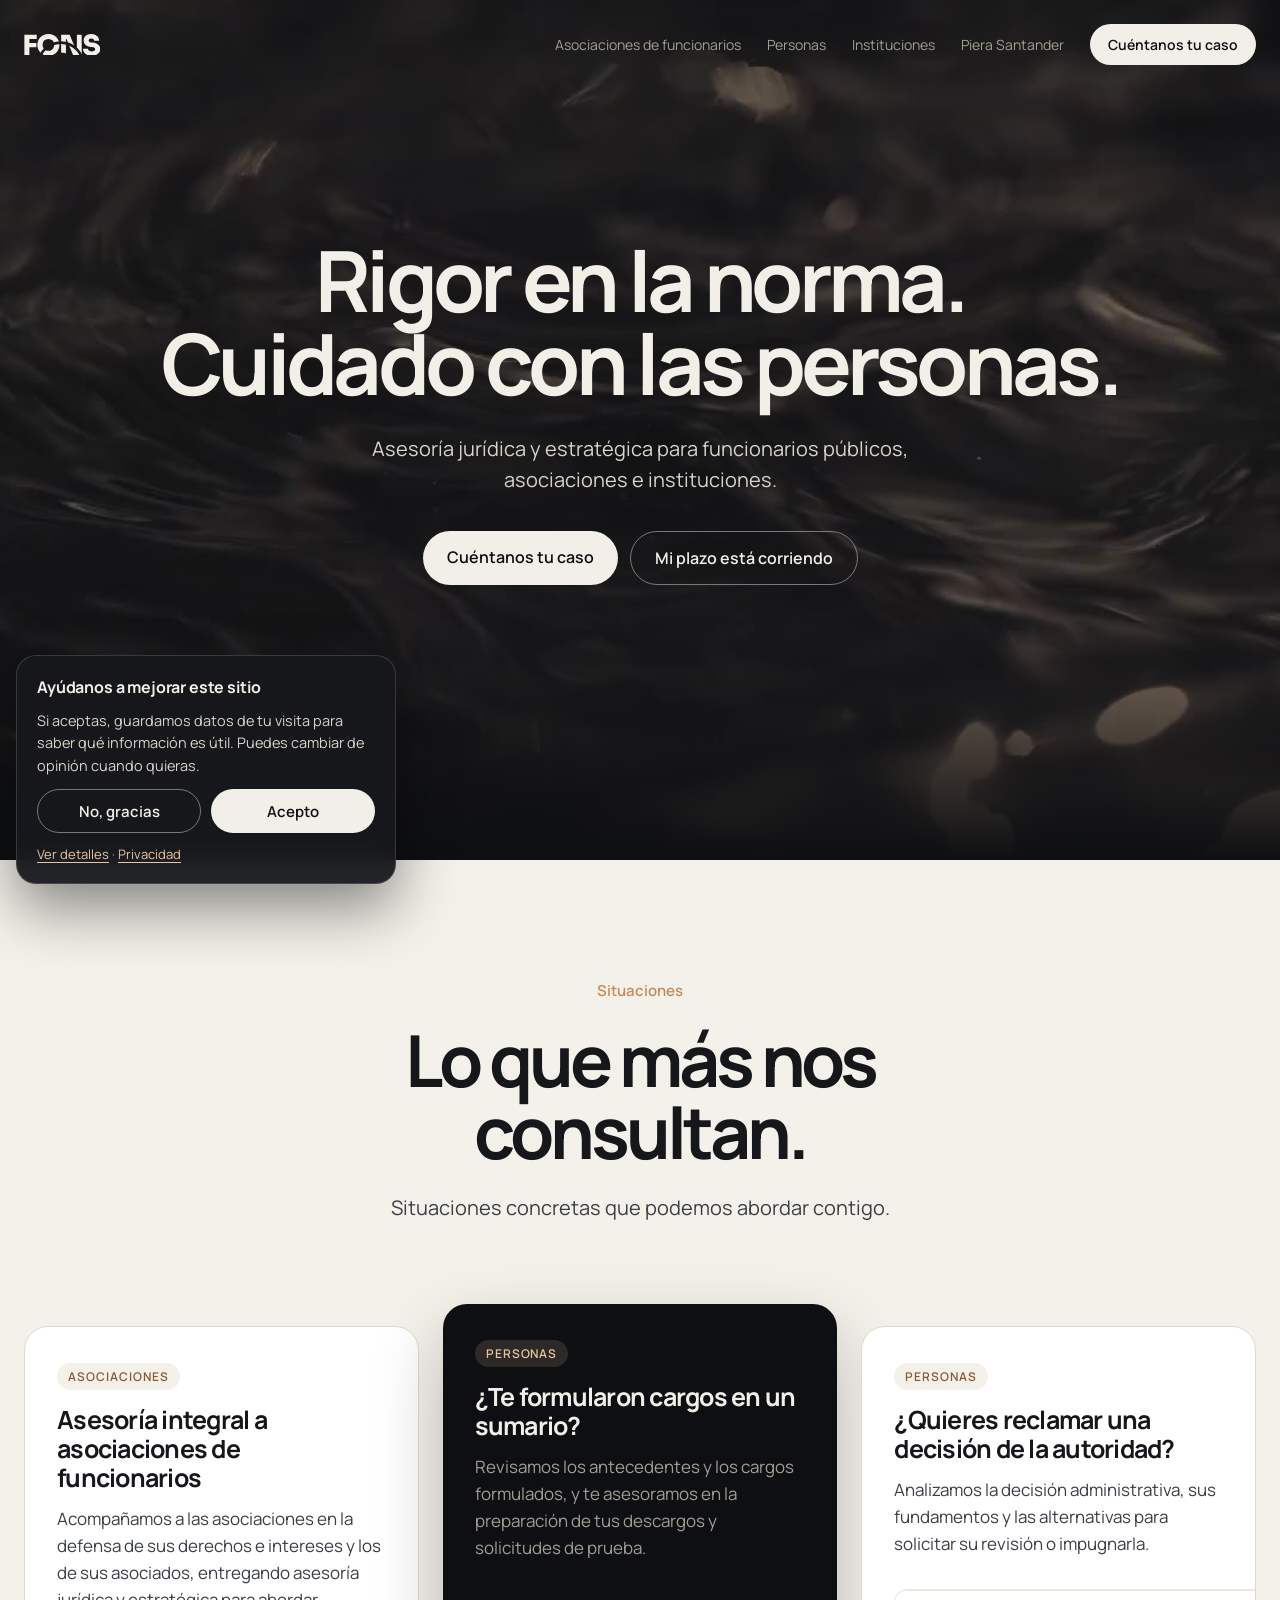
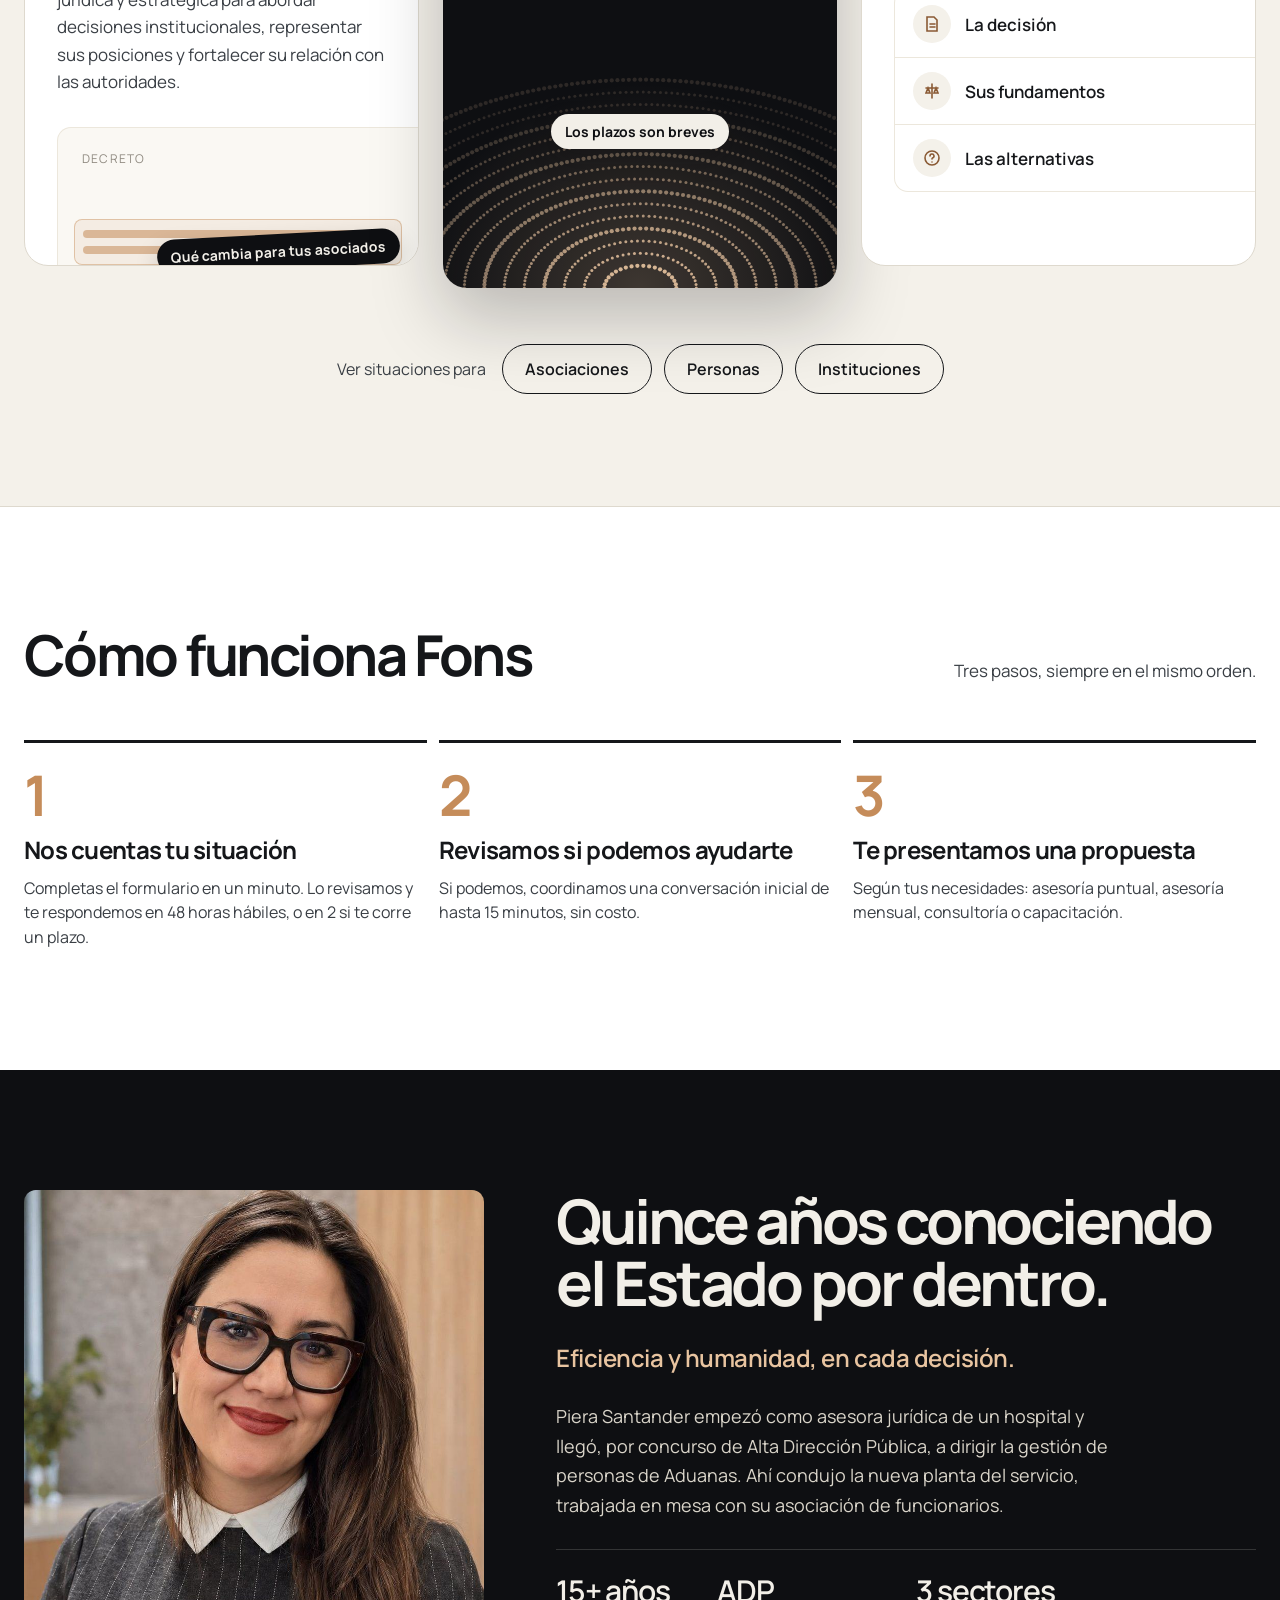
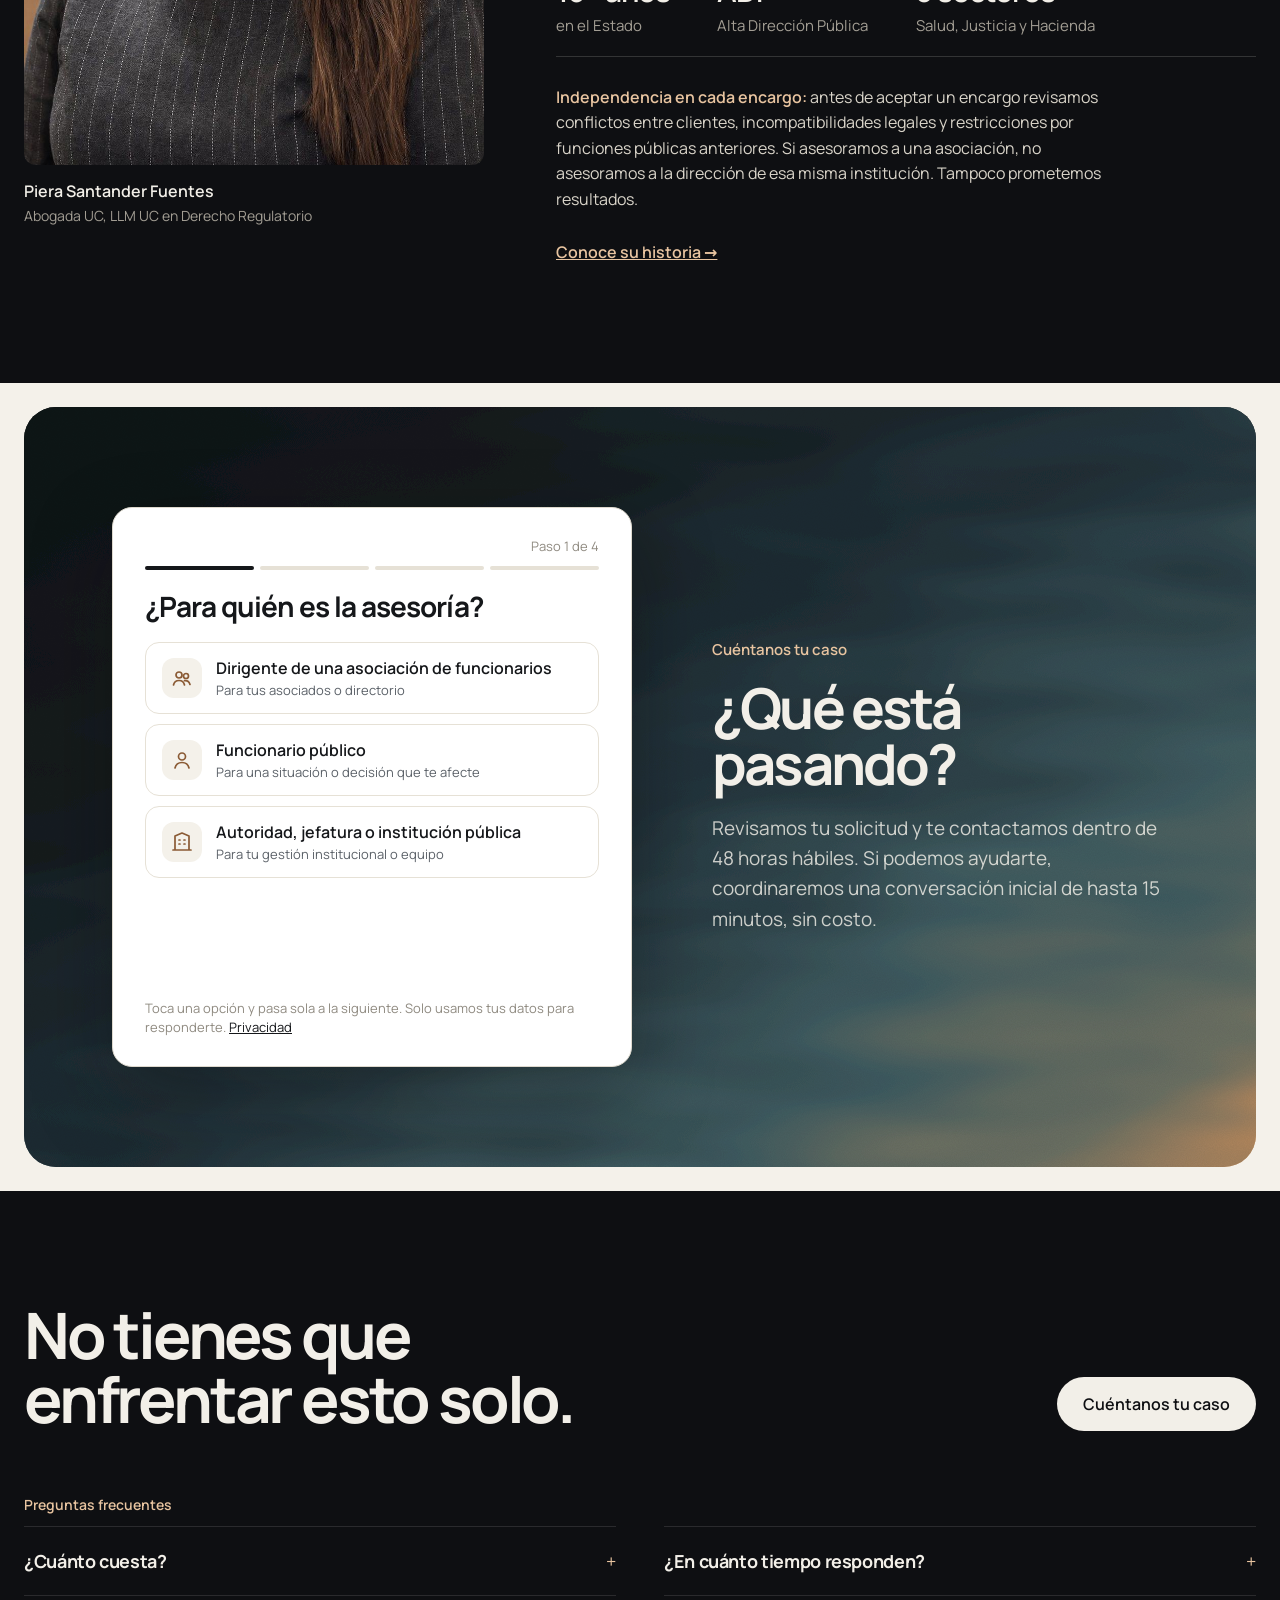
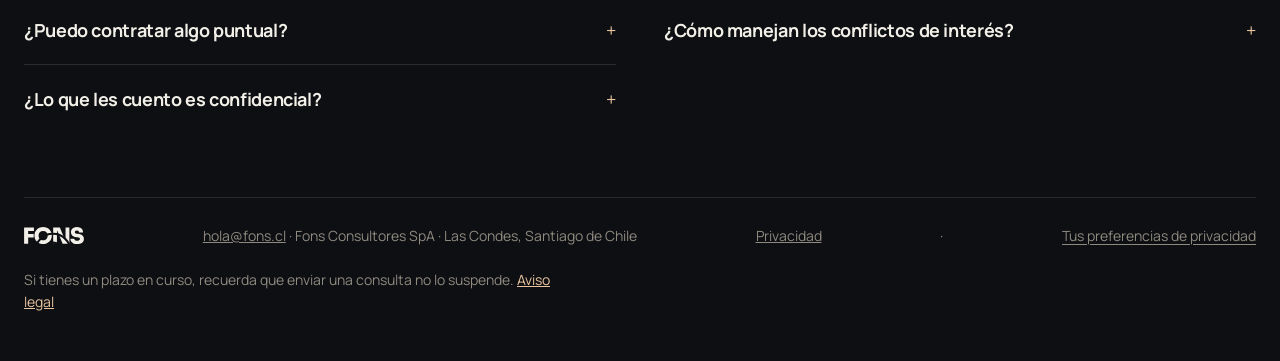
==== index.html @ ec7d56c5 "Asociaciones: cinco líneas de servicio, orientación a asociados, modalidades, etapas, experiencia e " ====
<!DOCTYPE html>

<html lang="es">
<head>
<meta charset="utf-8"/>
<script>
window.dataLayer = window.dataLayer || [];
function gtag(){dataLayer.push(arguments);}
gtag('consent', 'default', {ad_storage: 'denied', ad_user_data: 'denied', ad_personalization: 'denied', analytics_storage: 'denied', wait_for_update: 500});
try { if (localStorage.getItem('fons_consent') === 'granted') gtag('consent', 'update', {analytics_storage: 'granted'}); } catch (e) {}
gtag('js', new Date());
</script>
<script async="" src="https://www.googletagmanager.com/gtm.js?id=GTM-M7PFMKXB"></script>
<meta content="width=device-width, initial-scale=1" name="viewport"/><meta content="Asesoría jurídica y estratégica para asociaciones de funcionarios, equipos directivos y funcionarios públicos. Dirección técnica de Piera Santander Fuentes, Abogada UC, LLM UC en Derecho Regulatorio." name="description"/><meta content="Fons · Asesoría jurídica y estratégica para el sector público" property="og:title"/><meta content="Asesoría jurídica y estratégica para asociaciones de funcionarios, equipos directivos y funcionarios públicos. Dirección técnica de Piera Santander Fuentes, Abogada UC, LLM UC en Derecho Regulatorio." property="og:description"/><meta content="website" property="og:type"/><meta content="#0E0F12" name="theme-color"/><link href="/assets/favicon.svg" rel="icon" type="image/svg+xml"/><link as="font" crossorigin="" href="/assets/manrope.woff2" rel="preload" type="font/woff2"/><link href="/assets/site.css" rel="stylesheet"/><meta charset="utf-8"/>
<title>Fons · Asesoría jurídica y estratégica para el sector público</title>
<style>
@media (max-width: 760px){
  .fc-pad{padding:12px 12px !important}
  .fc-inner{border-radius:24px !important;min-height:0 !important}
  .fc-row{padding:40px 16px 16px !important;gap:28px !important;flex-direction:column-reverse;align-items:stretch !important}
  .fc-form{flex:1 1 auto !important;width:100% !important;min-height:0 !important}
  .fc-text{flex:0 0 auto !important}
  .fc-text h2{font-size:34px !important}
  .fc-text p{font-size:16px !important}
  .faq-foot{grid-template-columns:1fr !important}
}

.fons-burger{display:none}
@media (max-width: 760px){
  nav{flex-wrap:nowrap !important;padding:16px 20px !important;gap:12px !important}
  .fons-links{flex-wrap:nowrap !important;gap:14px !important}
  .fons-links > a:not([style*="background"]){display:none !important}
  .fons-links > a[style*="background"]{padding:9px 14px !important;font-size:13px !important;white-space:nowrap}
  .fons-burger{display:flex !important;align-items:center}
  section > div{padding-top:72px !important;padding-bottom:72px !important}
  .sit-card{flex:1 1 100% !important;height:auto !important;margin-top:0 !important}
  .sit-card > div:last-child{min-height:200px}
  .sit-card.feat{height:400px !important}
  .sit-home .sit-card.feat{order:-1}
  .sit-home .sit-card:not(.feat) > div:last-child{display:none !important}
  .sit-home .sit-card:not(.feat){padding-bottom:28px}
  form div[style*="repeat(3,1fr)"]{grid-template-columns:1fr 1fr !important}
  form{padding:22px 18px !important}
  div[style*="repeat(2, minmax(0, 1fr))"]{grid-template-columns:1fr !important}
  a[style*="padding: 48px"]{padding:28px !important}
  h1,h2{overflow-wrap:break-word}
  section[style*="min-height"]{min-height:0 !important}
}

body{margin:0;background:#0E0F12}
a{color:#E8C4A0}a:hover{color:#F2EFE8}
.fons-media{position:absolute;inset:0;width:100%;height:100%;object-fit:cover;object-position:center 60%}
.fons-veil{position:absolute;inset:0;background:radial-gradient(ellipse 55% 50% at 50% 45%,rgba(14,15,18,0.55),rgba(14,15,18,0.1) 75%),linear-gradient(180deg,rgba(14,15,18,0.6) 0%,rgba(14,15,18,0.15) 35%,rgba(14,15,18,0.25) 70%,#0E0F12 100%)}
@media (prefers-reduced-motion: reduce){video.fons-media{display:none}}
</style>
</head>
<body>
<div style="font-family: Manrope, system-ui, -apple-system, 'Segoe UI', sans-serif; color: #F2EFE8; background: #0E0F12; width: 100%">
<section style="position: relative; overflow: hidden; min-height: 860px; background: radial-gradient(ellipse 46% 60% at 50% 0%, rgba(232, 196, 160, 0.46), rgba(232, 196, 160, 0) 72%), radial-gradient(ellipse 50% 22% at 50% 640px, rgba(232, 196, 160, 0.12), rgba(232, 196, 160, 0) 70%), linear-gradient(180deg, #17161A 0%, #0E0F12 100%)">
<img alt="" aria-hidden="true" class="fons-media" src="/assets/fondo.jpg"/>
<video aria-hidden="true" autoplay="" class="fons-media" loop="" muted="" playsinline="" poster="/assets/fondo.jpg" preload="auto" src="/assets/fondo.mp4"></video>
<div aria-hidden="true" class="fons-veil"></div>
<nav style="position: relative; max-width: 1280px; margin: 0 auto; padding: 24px; display: flex; flex-wrap: wrap; gap: 16px 32px; align-items: center; justify-content: space-between">
<a aria-label="Fons, inicio" href="/" style="display: flex; align-items: center; gap: 10px; color: #F2EFE8; text-decoration: none">
<svg aria-hidden="true" height="21.8" style="display: block" viewbox="70 -756 2728 780" width="76.4"><mask height="780" id="fonsS1" maskunits="userSpaceOnUse" width="2728" x="70" y="-756"><rect fill="#fff" height="780" width="2728" x="70" y="-756"></rect><path d="M579 356 A804 804 0 0 1 2187 356" fill="none" stroke="#000" stroke-width="94"></path><path d="M981 356 A402 402 0 0 1 1785 356" fill="none" stroke="#000" stroke-width="94"></path></mask><path d="M74.0 0.0V-730.0H522.0V-578.0H260.0V-435.0H511.0V-283.0H260.0V0.0ZM940.0 20.0Q840.0 20.0 766.0 -14.5Q692.0 -49.0 643.0 -105.5Q594.0 -162.0 570.0 -228.0Q546.0 -294.0 546.0 -356.0V-378.0Q546.0 -447.0 571.0 -513.5Q596.0 -580.0 646.0 -634.0Q696.0 -688.0 769.5 -720.0Q843.0 -752.0 940.0 -752.0Q1036.0 -752.0 1109.5 -720.0Q1183.0 -688.0 1233.0 -634.0Q1283.0 -580.0 1308.5 -513.5Q1334.0 -447.0 1334.0 -378.0V-356.0Q1334.0 -294.0 1309.5 -228.0Q1285.0 -162.0 1236.0 -105.5Q1187.0 -49.0 1113.0 -14.5Q1039.0 20.0 940.0 20.0ZM940.0 -154.0Q988.0 -154.0 1026.0 -170.0Q1064.0 -186.0 1091.0 -215.0Q1118.0 -244.0 1132.0 -282.5Q1146.0 -321.0 1146.0 -366.0Q1146.0 -414.0 1131.5 -453.0Q1117.0 -492.0 1090.0 -520.0Q1063.0 -548.0 1025.0 -563.0Q987.0 -578.0 940.0 -578.0Q892.0 -578.0 854.0 -563.0Q816.0 -548.0 789.0 -520.0Q762.0 -492.0 748.0 -453.0Q734.0 -414.0 734.0 -366.0Q734.0 -321.0 748.0 -282.5Q762.0 -244.0 789.0 -215.0Q816.0 -186.0 854.0 -170.0Q892.0 -154.0 940.0 -154.0ZM1396.0 0.0V-730.0H1701.0L1944.0 -148.0H1959.0V-730.0H2133.0V0.0H1826.0L1583.0 -582.0H1568.0V0.0ZM2491.0 20.0Q2389.0 20.0 2319.5 -12.0Q2250.0 -44.0 2214.5 -99.5Q2179.0 -155.0 2179.0 -227.0H2359.0Q2359.0 -201.0 2373.5 -179.5Q2388.0 -158.0 2417.0 -146.0Q2446.0 -134.0 2491.0 -134.0Q2530.0 -134.0 2557.5 -144.0Q2585.0 -154.0 2599.5 -172.0Q2614.0 -190.0 2614.0 -215.0Q2614.0 -247.0 2587.0 -264.5Q2560.0 -282.0 2496.0 -287.0L2449.0 -291.0Q2336.0 -301.0 2269.0 -362.0Q2202.0 -423.0 2202.0 -524.0Q2202.0 -596.0 2235.5 -647.0Q2269.0 -698.0 2330.0 -725.0Q2391.0 -752.0 2474.0 -752.0Q2564.0 -752.0 2626.5 -722.0Q2689.0 -692.0 2722.0 -637.5Q2755.0 -583.0 2755.0 -511.0H2575.0Q2575.0 -535.0 2563.0 -555.0Q2551.0 -575.0 2528.5 -586.5Q2506.0 -598.0 2474.0 -598.0Q2444.0 -598.0 2423.5 -588.5Q2403.0 -579.0 2392.5 -562.0Q2382.0 -545.0 2382.0 -524.0Q2382.0 -496.0 2401.0 -476.0Q2420.0 -456.0 2467.0 -452.0L2514.0 -448.0Q2596.0 -441.0 2659.0 -412.5Q2722.0 -384.0 2758.0 -335.0Q2794.0 -286.0 2794.0 -215.0Q2794.0 -144.0 2757.5 -91.0Q2721.0 -38.0 2653.5 -9.0Q2586.0 20.0 2491.0 20.0Z" fill="#F2EFE8" mask="url(#fonsS1)"></path></svg>
</a>
<div class="fons-links" style="display: flex; flex-wrap: wrap; gap: 8px 26px; align-items: center; font-size: 14px">
<a href="/directorios/" style="color: #A39E94; text-decoration: none">Asociaciones de funcionarios</a>
<a href="/funcionarios/" style="color: #A39E94; text-decoration: none">Personas</a>
<a href="/instituciones/" style="color: #A39E94; text-decoration: none">Instituciones</a>
<a href="/piera-santander/" style="color: #A39E94; text-decoration: none">Piera Santander</a>
<a href="#diagnostico" style="background: #F2EFE8; color: #0E0F12; padding: 11px 18px; border-radius: 999px; text-decoration: none; font-weight: 600">Cuéntanos tu caso</a>
<button aria-expanded="false" aria-label="Abrir menú" class="fons-burger" type="button"><svg height="22" viewbox="0 0 22 22" width="22"><path d="M3 7h16M3 15h16" stroke="#F2EFE8" stroke-linecap="round" stroke-width="2"></path></svg></button>
</div>
</nav>
<div style="position: relative; max-width: 1100px; margin: 0 auto; padding: 150px 24px 120px; display: flex; flex-direction: column; align-items: center; text-align: center; gap: 28px">
<div style="display: flex; flex-direction: column; align-items: center; gap: 28px">
<h1 style="margin: 0; font-family: 'Manrope', system-ui, sans-serif; font-weight: 700; font-size: clamp(44px, 6.6vw, 96px); line-height: 0.98; letter-spacing: -0.055em; max-width: 26ch; text-wrap: balance">Rigor en la norma.<br/>Cuidado con las personas.</h1>
<p style="margin: 0; font-size: 20px; line-height: 1.55; color: #D9D4C9; max-width: 48ch">Asesoría jurídica y estratégica para funcionarios públicos, asociaciones e instituciones.</p>
</div>
<div style="display: flex; flex-wrap: wrap; justify-content: center; gap: 12px; padding-top: 8px">
<a href="#diagnostico" style="background: #F2EFE8; color: #0E0F12; padding: 15px 24px; border-radius: 999px; text-decoration: none; font-weight: 600; font-size: 16px">Cuéntanos tu caso</a>
<a href="/funcionarios/" style="border: 1px solid rgba(242, 239, 232, 0.45); color: #F2EFE8; padding: 15px 24px; border-radius: 999px; text-decoration: none; font-weight: 600; font-size: 16px">Mi plazo está corriendo</a>
</div>
</div>
</section>
<section style="background:#F4F1EA;color:#15171A">
<div style="max-width:1280px;margin:0 auto;padding:120px 24px 112px">
<div style="display:flex;flex-direction:column;align-items:center;text-align:center;gap:24px">
<span style="font-size:15px;font-weight:600;color:#C58C5A">Situaciones</span>
<h2 style="margin:0;font-family:'Manrope', system-ui, sans-serif;font-weight:700;font-size:clamp(44px,5.6vw,76px);line-height:1;letter-spacing:-.055em;max-width:15ch">Lo que más nos consultan.</h2>
<p style="margin:0;font-size:20px;line-height:1.6;color:#3A3F45;max-width:46ch">Situaciones concretas que podemos abordar contigo.</p>
</div>
<div class="sit-home" style="display:flex;flex-wrap:wrap;gap:24px;margin-top:80px;align-items:flex-start">
<div class="sit-card" data-pub="asoc" id="reorganizacion" style="flex:1 1 300px;min-width:0;height:540px;margin-top:22px;border-radius:24px;overflow:hidden;position:relative;display:flex;flex-direction:column;background:#FFFFFF;border:1px solid #DED9CE;color:#15171A;box-sizing:border-box">
<div style="padding:36px 32px 0;display:flex;flex-direction:column;gap:12px"><span class="pub-tag">Asociaciones</span><span style="font-family:'Manrope', system-ui, sans-serif;font-size:25px;font-weight:700;letter-spacing:-.03em;line-height:1.15">Asesoría integral a asociaciones de funcionarios</span><span style="font-size:17px;line-height:1.6;color:#3A3F45">Acompañamos a las asociaciones en la defensa de sus derechos e intereses y los de sus asociados, entregando asesoría jurídica y estratégica para abordar decisiones institucionales, representar sus posiciones y fortalecer su relación con las autoridades.</span></div>
<div style="margin:32px 0 0 32px;flex:1;background:#FAF8F3;border:1px solid #ECE7DC;border-right:0;border-bottom:0;border-radius:14px 0 0 0;padding:22px 24px;display:flex;flex-direction:column;gap:12px;position:relative;overflow:hidden"><span style="font-size:12px;letter-spacing:.1em;color:#8F8A80">DECRETO</span><div style="height:8px;border-radius:4px;background:#E6E1D6;width:90%"></div><div style="height:8px;border-radius:4px;background:#E6E1D6;width:76%"></div><div style="height:8px;border-radius:4px;background:#E6E1D6;width:84%"></div><div style="margin:4px -8px;padding:10px 8px;border-radius:8px;background:rgba(197,140,90,.10);border:1px solid rgba(197,140,90,.45);display:flex;flex-direction:column;gap:8px"><div style="height:8px;border-radius:4px;background:rgba(197,140,90,.55);width:88%"></div><div style="height:8px;border-radius:4px;background:rgba(197,140,90,.55);width:62%"></div></div><div style="height:8px;border-radius:4px;background:#E6E1D6;width:80%"></div><span style="position:absolute;right:18px;top:112px;transform:rotate(-3deg)"><span style="background:#0E0F12;color:#F2EFE8;border-radius:999px;padding:8px 14px;font-size:14px;font-weight:700;white-space:nowrap;box-shadow:0 10px 24px rgba(14,15,18,.18)">Qué cambia para tus asociados</span></span></div>
</div><div class="sit-card feat" data-pub="persona" id="sumario" style="flex:1 1 300px;min-width:0;height:584px;border-radius:24px;overflow:hidden;position:relative;display:flex;flex-direction:column;background:radial-gradient(ellipse 80% 50% at 50% 100%,rgba(232,196,160,.22),rgba(232,196,160,0) 70%),#0E0F12;color:#F2EFE8;box-shadow:0 30px 70px rgba(14,15,18,.25)">
<div style="position:relative;z-index:1;padding:36px 32px 0;display:flex;flex-direction:column;gap:12px"><span class="pub-tag osc">Personas</span><span style="font-family:'Manrope', system-ui, sans-serif;font-size:25px;font-weight:700;letter-spacing:-.03em;line-height:1.15">¿Te formularon cargos en un sumario?</span><span style="font-size:17px;line-height:1.6;color:#A39E94">Revisamos los antecedentes y los cargos formulados, y te asesoramos en la preparación de tus descargos y solicitudes de prueba.</span></div>
<svg aria-hidden="true" height="321" preserveaspectratio="xMidYMax slice" style="position:absolute;left:0;bottom:0" viewbox="0 0 410 321" width="100%"><circle cx="169.0" cy="321.0" fill="#E8C4A0" fill-opacity="0.90" r="2.1"></circle><circle cx="169.5" cy="317.3" fill="#E8C4A0" fill-opacity="0.90" r="2.1"></circle><circle cx="171.0" cy="313.8" fill="#E8C4A0" fill-opacity="0.90" r="2.1"></circle><circle cx="173.3" cy="310.4" fill="#E8C4A0" fill-opacity="0.90" r="2.1"></circle><circle cx="176.6" cy="307.3" fill="#E8C4A0" fill-opacity="0.90" r="2.1"></circle><circle cx="180.6" cy="304.6" fill="#E8C4A0" fill-opacity="0.90" r="2.1"></circle><circle cx="185.3" cy="302.3" fill="#E8C4A0" fill-opacity="0.90" r="2.1"></circle><circle cx="190.5" cy="300.6" fill="#E8C4A0" fill-opacity="0.90" r="2.1"></circle><circle cx="196.2" cy="299.4" fill="#E8C4A0" fill-opacity="0.90" r="2.1"></circle><circle cx="202.0" cy="298.8" fill="#E8C4A0" fill-opacity="0.90" r="2.1"></circle><circle cx="208.0" cy="298.8" fill="#E8C4A0" fill-opacity="0.90" r="2.1"></circle><circle cx="213.8" cy="299.4" fill="#E8C4A0" fill-opacity="0.90" r="2.1"></circle><circle cx="219.5" cy="300.6" fill="#E8C4A0" fill-opacity="0.90" r="2.1"></circle><circle cx="224.7" cy="302.3" fill="#E8C4A0" fill-opacity="0.90" r="2.1"></circle><circle cx="229.4" cy="304.6" fill="#E8C4A0" fill-opacity="0.90" r="2.1"></circle><circle cx="233.4" cy="307.3" fill="#E8C4A0" fill-opacity="0.90" r="2.1"></circle><circle cx="236.7" cy="310.4" fill="#E8C4A0" fill-opacity="0.90" r="2.1"></circle><circle cx="239.0" cy="313.8" fill="#E8C4A0" fill-opacity="0.90" r="2.1"></circle><circle cx="240.5" cy="317.3" fill="#E8C4A0" fill-opacity="0.90" r="2.1"></circle><circle cx="241.0" cy="321.0" fill="#E8C4A0" fill-opacity="0.90" r="2.1"></circle><circle cx="149.0" cy="321.0" fill="#E8C4A0" fill-opacity="0.84" r="1.5"></circle><circle cx="149.3" cy="317.4" fill="#E8C4A0" fill-opacity="0.84" r="1.5"></circle><circle cx="150.2" cy="313.8" fill="#E8C4A0" fill-opacity="0.84" r="1.5"></circle><circle cx="151.7" cy="310.3" fill="#E8C4A0" fill-opacity="0.84" r="1.5"></circle><circle cx="153.8" cy="306.9" fill="#E8C4A0" fill-opacity="0.84" r="1.5"></circle><circle cx="156.5" cy="303.6" fill="#E8C4A0" fill-opacity="0.84" r="1.5"></circle><circle cx="159.7" cy="300.6" fill="#E8C4A0" fill-opacity="0.84" r="1.5"></circle><circle cx="163.4" cy="297.8" fill="#E8C4A0" fill-opacity="0.84" r="1.5"></circle><circle cx="167.5" cy="295.2" fill="#E8C4A0" fill-opacity="0.84" r="1.5"></circle><circle cx="172.1" cy="292.9" fill="#E8C4A0" fill-opacity="0.84" r="1.5"></circle><circle cx="177.0" cy="290.9" fill="#E8C4A0" fill-opacity="0.84" r="1.5"></circle><circle cx="182.2" cy="289.3" fill="#E8C4A0" fill-opacity="0.84" r="1.5"></circle><circle cx="187.7" cy="288.0" fill="#E8C4A0" fill-opacity="0.84" r="1.5"></circle><circle cx="193.4" cy="287.0" fill="#E8C4A0" fill-opacity="0.84" r="1.5"></circle><circle cx="199.1" cy="286.5" fill="#E8C4A0" fill-opacity="0.84" r="1.5"></circle><circle cx="205.0" cy="286.3" fill="#E8C4A0" fill-opacity="0.84" r="1.5"></circle><circle cx="210.9" cy="286.5" fill="#E8C4A0" fill-opacity="0.84" r="1.5"></circle><circle cx="216.6" cy="287.0" fill="#E8C4A0" fill-opacity="0.84" r="1.5"></circle><circle cx="222.3" cy="288.0" fill="#E8C4A0" fill-opacity="0.84" r="1.5"></circle><circle cx="227.8" cy="289.3" fill="#E8C4A0" fill-opacity="0.84" r="1.5"></circle><circle cx="233.0" cy="290.9" fill="#E8C4A0" fill-opacity="0.84" r="1.5"></circle><circle cx="237.9" cy="292.9" fill="#E8C4A0" fill-opacity="0.84" r="1.5"></circle><circle cx="242.5" cy="295.2" fill="#E8C4A0" fill-opacity="0.84" r="1.5"></circle><circle cx="246.6" cy="297.8" fill="#E8C4A0" fill-opacity="0.84" r="1.5"></circle><circle cx="250.3" cy="300.6" fill="#E8C4A0" fill-opacity="0.84" r="1.5"></circle><circle cx="253.5" cy="303.6" fill="#E8C4A0" fill-opacity="0.84" r="1.5"></circle><circle cx="256.2" cy="306.9" fill="#E8C4A0" fill-opacity="0.84" r="1.5"></circle><circle cx="258.3" cy="310.3" fill="#E8C4A0" fill-opacity="0.84" r="1.5"></circle><circle cx="259.8" cy="313.8" fill="#E8C4A0" fill-opacity="0.84" r="1.5"></circle><circle cx="260.7" cy="317.4" fill="#E8C4A0" fill-opacity="0.84" r="1.5"></circle><circle cx="261.0" cy="321.0" fill="#E8C4A0" fill-opacity="0.84" r="1.5"></circle><circle cx="129.0" cy="321.0" fill="#E8C4A0" fill-opacity="0.78" r="1.5"></circle><circle cx="129.2" cy="317.4" fill="#E8C4A0" fill-opacity="0.78" r="1.5"></circle><circle cx="129.9" cy="313.8" fill="#E8C4A0" fill-opacity="0.78" r="1.5"></circle><circle cx="131.0" cy="310.3" fill="#E8C4A0" fill-opacity="0.78" r="1.5"></circle><circle cx="132.5" cy="306.8" fill="#E8C4A0" fill-opacity="0.78" r="1.5"></circle><circle cx="134.5" cy="303.4" fill="#E8C4A0" fill-opacity="0.78" r="1.5"></circle><circle cx="136.9" cy="300.1" fill="#E8C4A0" fill-opacity="0.78" r="1.5"></circle><circle cx="139.7" cy="296.9" fill="#E8C4A0" fill-opacity="0.78" r="1.5"></circle><circle cx="142.8" cy="293.9" fill="#E8C4A0" fill-opacity="0.78" r="1.5"></circle><circle cx="146.4" cy="291.0" fill="#E8C4A0" fill-opacity="0.78" r="1.5"></circle><circle cx="150.2" cy="288.3" fill="#E8C4A0" fill-opacity="0.78" r="1.5"></circle><circle cx="154.4" cy="285.8" fill="#E8C4A0" fill-opacity="0.78" r="1.5"></circle><circle cx="158.9" cy="283.5" fill="#E8C4A0" fill-opacity="0.78" r="1.5"></circle><circle cx="163.7" cy="281.4" fill="#E8C4A0" fill-opacity="0.78" r="1.5"></circle><circle cx="168.7" cy="279.6" fill="#E8C4A0" fill-opacity="0.78" r="1.5"></circle><circle cx="173.9" cy="278.0" fill="#E8C4A0" fill-opacity="0.78" r="1.5"></circle><circle cx="179.3" cy="276.7" fill="#E8C4A0" fill-opacity="0.78" r="1.5"></circle><circle cx="184.9" cy="275.6" fill="#E8C4A0" fill-opacity="0.78" r="1.5"></circle><circle cx="190.5" cy="274.7" fill="#E8C4A0" fill-opacity="0.78" r="1.5"></circle><circle cx="196.3" cy="274.2" fill="#E8C4A0" fill-opacity="0.78" r="1.5"></circle><circle cx="202.1" cy="273.9" fill="#E8C4A0" fill-opacity="0.78" r="1.5"></circle><circle cx="207.9" cy="273.9" fill="#E8C4A0" fill-opacity="0.78" r="1.5"></circle><circle cx="213.7" cy="274.2" fill="#E8C4A0" fill-opacity="0.78" r="1.5"></circle><circle cx="219.5" cy="274.7" fill="#E8C4A0" fill-opacity="0.78" r="1.5"></circle><circle cx="225.1" cy="275.6" fill="#E8C4A0" fill-opacity="0.78" r="1.5"></circle><circle cx="230.7" cy="276.7" fill="#E8C4A0" fill-opacity="0.78" r="1.5"></circle><circle cx="236.1" cy="278.0" fill="#E8C4A0" fill-opacity="0.78" r="1.5"></circle><circle cx="241.3" cy="279.6" fill="#E8C4A0" fill-opacity="0.78" r="1.5"></circle><circle cx="246.3" cy="281.4" fill="#E8C4A0" fill-opacity="0.78" r="1.5"></circle><circle cx="251.1" cy="283.5" fill="#E8C4A0" fill-opacity="0.78" r="1.5"></circle><circle cx="255.6" cy="285.8" fill="#E8C4A0" fill-opacity="0.78" r="1.5"></circle><circle cx="259.8" cy="288.3" fill="#E8C4A0" fill-opacity="0.78" r="1.5"></circle><circle cx="263.6" cy="291.0" fill="#E8C4A0" fill-opacity="0.78" r="1.5"></circle><circle cx="267.2" cy="293.9" fill="#E8C4A0" fill-opacity="0.78" r="1.5"></circle><circle cx="270.3" cy="296.9" fill="#E8C4A0" fill-opacity="0.78" r="1.5"></circle><circle cx="273.1" cy="300.1" fill="#E8C4A0" fill-opacity="0.78" r="1.5"></circle><circle cx="275.5" cy="303.4" fill="#E8C4A0" fill-opacity="0.78" r="1.5"></circle><circle cx="277.5" cy="306.8" fill="#E8C4A0" fill-opacity="0.78" r="1.5"></circle><circle cx="279.0" cy="310.3" fill="#E8C4A0" fill-opacity="0.78" r="1.5"></circle><circle cx="280.1" cy="313.8" fill="#E8C4A0" fill-opacity="0.78" r="1.5"></circle><circle cx="280.8" cy="317.4" fill="#E8C4A0" fill-opacity="0.78" r="1.5"></circle><circle cx="281.0" cy="321.0" fill="#E8C4A0" fill-opacity="0.78" r="1.5"></circle><circle cx="109.0" cy="321.0" fill="#E8C4A0" fill-opacity="0.72" r="2.1"></circle><circle cx="109.2" cy="317.4" fill="#E8C4A0" fill-opacity="0.72" r="2.1"></circle><circle cx="109.7" cy="313.8" fill="#E8C4A0" fill-opacity="0.72" r="2.1"></circle><circle cx="110.6" cy="310.3" fill="#E8C4A0" fill-opacity="0.72" r="2.1"></circle><circle cx="111.8" cy="306.8" fill="#E8C4A0" fill-opacity="0.72" r="2.1"></circle><circle cx="113.3" cy="303.3" fill="#E8C4A0" fill-opacity="0.72" r="2.1"></circle><circle cx="115.2" cy="299.9" fill="#E8C4A0" fill-opacity="0.72" r="2.1"></circle><circle cx="117.5" cy="296.6" fill="#E8C4A0" fill-opacity="0.72" r="2.1"></circle><circle cx="120.0" cy="293.3" fill="#E8C4A0" fill-opacity="0.72" r="2.1"></circle><circle cx="122.8" cy="290.2" fill="#E8C4A0" fill-opacity="0.72" r="2.1"></circle><circle cx="126.0" cy="287.2" fill="#E8C4A0" fill-opacity="0.72" r="2.1"></circle><circle cx="129.4" cy="284.3" fill="#E8C4A0" fill-opacity="0.72" r="2.1"></circle><circle cx="133.1" cy="281.5" fill="#E8C4A0" fill-opacity="0.72" r="2.1"></circle><circle cx="137.1" cy="278.9" fill="#E8C4A0" fill-opacity="0.72" r="2.1"></circle><circle cx="141.3" cy="276.4" fill="#E8C4A0" fill-opacity="0.72" r="2.1"></circle><circle cx="145.8" cy="274.1" fill="#E8C4A0" fill-opacity="0.72" r="2.1"></circle><circle cx="150.5" cy="272.0" fill="#E8C4A0" fill-opacity="0.72" r="2.1"></circle><circle cx="155.3" cy="270.1" fill="#E8C4A0" fill-opacity="0.72" r="2.1"></circle><circle cx="160.4" cy="268.3" fill="#E8C4A0" fill-opacity="0.72" r="2.1"></circle><circle cx="165.6" cy="266.7" fill="#E8C4A0" fill-opacity="0.72" r="2.1"></circle><circle cx="171.0" cy="265.3" fill="#E8C4A0" fill-opacity="0.72" r="2.1"></circle><circle cx="176.4" cy="264.2" fill="#E8C4A0" fill-opacity="0.72" r="2.1"></circle><circle cx="182.0" cy="263.2" fill="#E8C4A0" fill-opacity="0.72" r="2.1"></circle><circle cx="187.7" cy="262.5" fill="#E8C4A0" fill-opacity="0.72" r="2.1"></circle><circle cx="193.4" cy="261.9" fill="#E8C4A0" fill-opacity="0.72" r="2.1"></circle><circle cx="199.2" cy="261.6" fill="#E8C4A0" fill-opacity="0.72" r="2.1"></circle><circle cx="205.0" cy="261.5" fill="#E8C4A0" fill-opacity="0.72" r="2.1"></circle><circle cx="210.8" cy="261.6" fill="#E8C4A0" fill-opacity="0.72" r="2.1"></circle><circle cx="216.6" cy="261.9" fill="#E8C4A0" fill-opacity="0.72" r="2.1"></circle><circle cx="222.3" cy="262.5" fill="#E8C4A0" fill-opacity="0.72" r="2.1"></circle><circle cx="228.0" cy="263.2" fill="#E8C4A0" fill-opacity="0.72" r="2.1"></circle><circle cx="233.6" cy="264.2" fill="#E8C4A0" fill-opacity="0.72" r="2.1"></circle><circle cx="239.0" cy="265.3" fill="#E8C4A0" fill-opacity="0.72" r="2.1"></circle><circle cx="244.4" cy="266.7" fill="#E8C4A0" fill-opacity="0.72" r="2.1"></circle><circle cx="249.6" cy="268.3" fill="#E8C4A0" fill-opacity="0.72" r="2.1"></circle><circle cx="254.7" cy="270.1" fill="#E8C4A0" fill-opacity="0.72" r="2.1"></circle><circle cx="259.5" cy="272.0" fill="#E8C4A0" fill-opacity="0.72" r="2.1"></circle><circle cx="264.2" cy="274.1" fill="#E8C4A0" fill-opacity="0.72" r="2.1"></circle><circle cx="268.7" cy="276.4" fill="#E8C4A0" fill-opacity="0.72" r="2.1"></circle><circle cx="272.9" cy="278.9" fill="#E8C4A0" fill-opacity="0.72" r="2.1"></circle><circle cx="276.9" cy="281.5" fill="#E8C4A0" fill-opacity="0.72" r="2.1"></circle><circle cx="280.6" cy="284.3" fill="#E8C4A0" fill-opacity="0.72" r="2.1"></circle><circle cx="284.0" cy="287.2" fill="#E8C4A0" fill-opacity="0.72" r="2.1"></circle><circle cx="287.2" cy="290.2" fill="#E8C4A0" fill-opacity="0.72" r="2.1"></circle><circle cx="290.0" cy="293.3" fill="#E8C4A0" fill-opacity="0.72" r="2.1"></circle><circle cx="292.5" cy="296.6" fill="#E8C4A0" fill-opacity="0.72" r="2.1"></circle><circle cx="294.8" cy="299.9" fill="#E8C4A0" fill-opacity="0.72" r="2.1"></circle><circle cx="296.7" cy="303.3" fill="#E8C4A0" fill-opacity="0.72" r="2.1"></circle><circle cx="298.2" cy="306.8" fill="#E8C4A0" fill-opacity="0.72" r="2.1"></circle><circle cx="299.4" cy="310.3" fill="#E8C4A0" fill-opacity="0.72" r="2.1"></circle><circle cx="300.3" cy="313.8" fill="#E8C4A0" fill-opacity="0.72" r="2.1"></circle><circle cx="300.8" cy="317.4" fill="#E8C4A0" fill-opacity="0.72" r="2.1"></circle><circle cx="301.0" cy="321.0" fill="#E8C4A0" fill-opacity="0.72" r="2.1"></circle><circle cx="89.0" cy="321.0" fill="#E8C4A0" fill-opacity="0.67" r="1.5"></circle><circle cx="89.1" cy="317.4" fill="#E8C4A0" fill-opacity="0.67" r="1.5"></circle><circle cx="89.6" cy="313.8" fill="#E8C4A0" fill-opacity="0.67" r="1.5"></circle><circle cx="90.3" cy="310.3" fill="#E8C4A0" fill-opacity="0.67" r="1.5"></circle><circle cx="91.3" cy="306.7" fill="#E8C4A0" fill-opacity="0.67" r="1.5"></circle><circle cx="92.6" cy="303.3" fill="#E8C4A0" fill-opacity="0.67" r="1.5"></circle><circle cx="94.2" cy="299.8" fill="#E8C4A0" fill-opacity="0.67" r="1.5"></circle><circle cx="96.0" cy="296.4" fill="#E8C4A0" fill-opacity="0.67" r="1.5"></circle><circle cx="98.1" cy="293.1" fill="#E8C4A0" fill-opacity="0.67" r="1.5"></circle><circle cx="100.5" cy="289.8" fill="#E8C4A0" fill-opacity="0.67" r="1.5"></circle><circle cx="103.1" cy="286.6" fill="#E8C4A0" fill-opacity="0.67" r="1.5"></circle><circle cx="106.0" cy="283.5" fill="#E8C4A0" fill-opacity="0.67" r="1.5"></circle><circle cx="109.2" cy="280.5" fill="#E8C4A0" fill-opacity="0.67" r="1.5"></circle><circle cx="112.5" cy="277.6" fill="#E8C4A0" fill-opacity="0.67" r="1.5"></circle><circle cx="116.1" cy="274.8" fill="#E8C4A0" fill-opacity="0.67" r="1.5"></circle><circle cx="120.0" cy="272.1" fill="#E8C4A0" fill-opacity="0.67" r="1.5"></circle><circle cx="124.0" cy="269.5" fill="#E8C4A0" fill-opacity="0.67" r="1.5"></circle><circle cx="128.2" cy="267.1" fill="#E8C4A0" fill-opacity="0.67" r="1.5"></circle><circle cx="132.7" cy="264.8" fill="#E8C4A0" fill-opacity="0.67" r="1.5"></circle><circle cx="137.3" cy="262.6" fill="#E8C4A0" fill-opacity="0.67" r="1.5"></circle><circle cx="142.1" cy="260.6" fill="#E8C4A0" fill-opacity="0.67" r="1.5"></circle><circle cx="147.0" cy="258.7" fill="#E8C4A0" fill-opacity="0.67" r="1.5"></circle><circle cx="152.1" cy="257.0" fill="#E8C4A0" fill-opacity="0.67" r="1.5"></circle><circle cx="157.3" cy="255.4" fill="#E8C4A0" fill-opacity="0.67" r="1.5"></circle><circle cx="162.6" cy="254.1" fill="#E8C4A0" fill-opacity="0.67" r="1.5"></circle><circle cx="168.1" cy="252.8" fill="#E8C4A0" fill-opacity="0.67" r="1.5"></circle><circle cx="173.6" cy="251.8" fill="#E8C4A0" fill-opacity="0.67" r="1.5"></circle><circle cx="179.2" cy="250.9" fill="#E8C4A0" fill-opacity="0.67" r="1.5"></circle><circle cx="184.9" cy="250.2" fill="#E8C4A0" fill-opacity="0.67" r="1.5"></circle><circle cx="190.6" cy="249.6" fill="#E8C4A0" fill-opacity="0.67" r="1.5"></circle><circle cx="196.3" cy="249.3" fill="#E8C4A0" fill-opacity="0.67" r="1.5"></circle><circle cx="202.1" cy="249.1" fill="#E8C4A0" fill-opacity="0.67" r="1.5"></circle><circle cx="207.9" cy="249.1" fill="#E8C4A0" fill-opacity="0.67" r="1.5"></circle><circle cx="213.7" cy="249.3" fill="#E8C4A0" fill-opacity="0.67" r="1.5"></circle><circle cx="219.4" cy="249.6" fill="#E8C4A0" fill-opacity="0.67" r="1.5"></circle><circle cx="225.1" cy="250.2" fill="#E8C4A0" fill-opacity="0.67" r="1.5"></circle><circle cx="230.8" cy="250.9" fill="#E8C4A0" fill-opacity="0.67" r="1.5"></circle><circle cx="236.4" cy="251.8" fill="#E8C4A0" fill-opacity="0.67" r="1.5"></circle><circle cx="241.9" cy="252.8" fill="#E8C4A0" fill-opacity="0.67" r="1.5"></circle><circle cx="247.4" cy="254.1" fill="#E8C4A0" fill-opacity="0.67" r="1.5"></circle><circle cx="252.7" cy="255.4" fill="#E8C4A0" fill-opacity="0.67" r="1.5"></circle><circle cx="257.9" cy="257.0" fill="#E8C4A0" fill-opacity="0.67" r="1.5"></circle><circle cx="263.0" cy="258.7" fill="#E8C4A0" fill-opacity="0.67" r="1.5"></circle><circle cx="267.9" cy="260.6" fill="#E8C4A0" fill-opacity="0.67" r="1.5"></circle><circle cx="272.7" cy="262.6" fill="#E8C4A0" fill-opacity="0.67" r="1.5"></circle><circle cx="277.3" cy="264.8" fill="#E8C4A0" fill-opacity="0.67" r="1.5"></circle><circle cx="281.8" cy="267.1" fill="#E8C4A0" fill-opacity="0.67" r="1.5"></circle><circle cx="286.0" cy="269.5" fill="#E8C4A0" fill-opacity="0.67" r="1.5"></circle><circle cx="290.0" cy="272.1" fill="#E8C4A0" fill-opacity="0.67" r="1.5"></circle><circle cx="293.9" cy="274.8" fill="#E8C4A0" fill-opacity="0.67" r="1.5"></circle><circle cx="297.5" cy="277.6" fill="#E8C4A0" fill-opacity="0.67" r="1.5"></circle><circle cx="300.8" cy="280.5" fill="#E8C4A0" fill-opacity="0.67" r="1.5"></circle><circle cx="304.0" cy="283.5" fill="#E8C4A0" fill-opacity="0.67" r="1.5"></circle><circle cx="306.9" cy="286.6" fill="#E8C4A0" fill-opacity="0.67" r="1.5"></circle><circle cx="309.5" cy="289.8" fill="#E8C4A0" fill-opacity="0.67" r="1.5"></circle><circle cx="311.9" cy="293.1" fill="#E8C4A0" fill-opacity="0.67" r="1.5"></circle><circle cx="314.0" cy="296.4" fill="#E8C4A0" fill-opacity="0.67" r="1.5"></circle><circle cx="315.8" cy="299.8" fill="#E8C4A0" fill-opacity="0.67" r="1.5"></circle><circle cx="317.4" cy="303.3" fill="#E8C4A0" fill-opacity="0.67" r="1.5"></circle><circle cx="318.7" cy="306.7" fill="#E8C4A0" fill-opacity="0.67" r="1.5"></circle><circle cx="319.7" cy="310.3" fill="#E8C4A0" fill-opacity="0.67" r="1.5"></circle><circle cx="320.4" cy="313.8" fill="#E8C4A0" fill-opacity="0.67" r="1.5"></circle><circle cx="320.9" cy="317.4" fill="#E8C4A0" fill-opacity="0.67" r="1.5"></circle><circle cx="321.0" cy="321.0" fill="#E8C4A0" fill-opacity="0.67" r="1.5"></circle><circle cx="69.0" cy="321.0" fill="#E8C4A0" fill-opacity="0.61" r="1.5"></circle><circle cx="69.1" cy="317.4" fill="#E8C4A0" fill-opacity="0.61" r="1.5"></circle><circle cx="69.5" cy="313.8" fill="#E8C4A0" fill-opacity="0.61" r="1.5"></circle><circle cx="70.1" cy="310.3" fill="#E8C4A0" fill-opacity="0.61" r="1.5"></circle><circle cx="71.0" cy="306.7" fill="#E8C4A0" fill-opacity="0.61" r="1.5"></circle><circle cx="72.1" cy="303.2" fill="#E8C4A0" fill-opacity="0.61" r="1.5"></circle><circle cx="73.4" cy="299.8" fill="#E8C4A0" fill-opacity="0.61" r="1.5"></circle><circle cx="75.0" cy="296.3" fill="#E8C4A0" fill-opacity="0.61" r="1.5"></circle><circle cx="76.8" cy="292.9" fill="#E8C4A0" fill-opacity="0.61" r="1.5"></circle><circle cx="78.8" cy="289.6" fill="#E8C4A0" fill-opacity="0.61" r="1.5"></circle><circle cx="81.1" cy="286.3" fill="#E8C4A0" fill-opacity="0.61" r="1.5"></circle><circle cx="83.6" cy="283.0" fill="#E8C4A0" fill-opacity="0.61" r="1.5"></circle><circle cx="86.3" cy="279.9" fill="#E8C4A0" fill-opacity="0.61" r="1.5"></circle><circle cx="89.2" cy="276.8" fill="#E8C4A0" fill-opacity="0.61" r="1.5"></circle><circle cx="92.3" cy="273.8" fill="#E8C4A0" fill-opacity="0.61" r="1.5"></circle><circle cx="95.7" cy="270.9" fill="#E8C4A0" fill-opacity="0.61" r="1.5"></circle><circle cx="99.2" cy="268.0" fill="#E8C4A0" fill-opacity="0.61" r="1.5"></circle><circle cx="102.9" cy="265.3" fill="#E8C4A0" fill-opacity="0.61" r="1.5"></circle><circle cx="106.8" cy="262.7" fill="#E8C4A0" fill-opacity="0.61" r="1.5"></circle><circle cx="110.9" cy="260.1" fill="#E8C4A0" fill-opacity="0.61" r="1.5"></circle><circle cx="115.1" cy="257.7" fill="#E8C4A0" fill-opacity="0.61" r="1.5"></circle><circle cx="119.6" cy="255.4" fill="#E8C4A0" fill-opacity="0.61" r="1.5"></circle><circle cx="124.1" cy="253.2" fill="#E8C4A0" fill-opacity="0.61" r="1.5"></circle><circle cx="128.8" cy="251.1" fill="#E8C4A0" fill-opacity="0.61" r="1.5"></circle><circle cx="133.7" cy="249.2" fill="#E8C4A0" fill-opacity="0.61" r="1.5"></circle><circle cx="138.7" cy="247.4" fill="#E8C4A0" fill-opacity="0.61" r="1.5"></circle><circle cx="143.8" cy="245.7" fill="#E8C4A0" fill-opacity="0.61" r="1.5"></circle><circle cx="149.0" cy="244.2" fill="#E8C4A0" fill-opacity="0.61" r="1.5"></circle><circle cx="154.3" cy="242.8" fill="#E8C4A0" fill-opacity="0.61" r="1.5"></circle><circle cx="159.7" cy="241.5" fill="#E8C4A0" fill-opacity="0.61" r="1.5"></circle><circle cx="165.2" cy="240.4" fill="#E8C4A0" fill-opacity="0.61" r="1.5"></circle><circle cx="170.7" cy="239.4" fill="#E8C4A0" fill-opacity="0.61" r="1.5"></circle><circle cx="176.3" cy="238.6" fill="#E8C4A0" fill-opacity="0.61" r="1.5"></circle><circle cx="182.0" cy="237.9" fill="#E8C4A0" fill-opacity="0.61" r="1.5"></circle><circle cx="187.7" cy="237.4" fill="#E8C4A0" fill-opacity="0.61" r="1.5"></circle><circle cx="193.5" cy="237.0" fill="#E8C4A0" fill-opacity="0.61" r="1.5"></circle><circle cx="199.2" cy="236.8" fill="#E8C4A0" fill-opacity="0.61" r="1.5"></circle><circle cx="205.0" cy="236.7" fill="#E8C4A0" fill-opacity="0.61" r="1.5"></circle><circle cx="210.8" cy="236.8" fill="#E8C4A0" fill-opacity="0.61" r="1.5"></circle><circle cx="216.5" cy="237.0" fill="#E8C4A0" fill-opacity="0.61" r="1.5"></circle><circle cx="222.3" cy="237.4" fill="#E8C4A0" fill-opacity="0.61" r="1.5"></circle><circle cx="228.0" cy="237.9" fill="#E8C4A0" fill-opacity="0.61" r="1.5"></circle><circle cx="233.7" cy="238.6" fill="#E8C4A0" fill-opacity="0.61" r="1.5"></circle><circle cx="239.3" cy="239.4" fill="#E8C4A0" fill-opacity="0.61" r="1.5"></circle><circle cx="244.8" cy="240.4" fill="#E8C4A0" fill-opacity="0.61" r="1.5"></circle><circle cx="250.3" cy="241.5" fill="#E8C4A0" fill-opacity="0.61" r="1.5"></circle><circle cx="255.7" cy="242.8" fill="#E8C4A0" fill-opacity="0.61" r="1.5"></circle><circle cx="261.0" cy="244.2" fill="#E8C4A0" fill-opacity="0.61" r="1.5"></circle><circle cx="266.2" cy="245.7" fill="#E8C4A0" fill-opacity="0.61" r="1.5"></circle><circle cx="271.3" cy="247.4" fill="#E8C4A0" fill-opacity="0.61" r="1.5"></circle><circle cx="276.3" cy="249.2" fill="#E8C4A0" fill-opacity="0.61" r="1.5"></circle><circle cx="281.2" cy="251.1" fill="#E8C4A0" fill-opacity="0.61" r="1.5"></circle><circle cx="285.9" cy="253.2" fill="#E8C4A0" fill-opacity="0.61" r="1.5"></circle><circle cx="290.4" cy="255.4" fill="#E8C4A0" fill-opacity="0.61" r="1.5"></circle><circle cx="294.9" cy="257.7" fill="#E8C4A0" fill-opacity="0.61" r="1.5"></circle><circle cx="299.1" cy="260.1" fill="#E8C4A0" fill-opacity="0.61" r="1.5"></circle><circle cx="303.2" cy="262.7" fill="#E8C4A0" fill-opacity="0.61" r="1.5"></circle><circle cx="307.1" cy="265.3" fill="#E8C4A0" fill-opacity="0.61" r="1.5"></circle><circle cx="310.8" cy="268.0" fill="#E8C4A0" fill-opacity="0.61" r="1.5"></circle><circle cx="314.3" cy="270.9" fill="#E8C4A0" fill-opacity="0.61" r="1.5"></circle><circle cx="317.7" cy="273.8" fill="#E8C4A0" fill-opacity="0.61" r="1.5"></circle><circle cx="320.8" cy="276.8" fill="#E8C4A0" fill-opacity="0.61" r="1.5"></circle><circle cx="323.7" cy="279.9" fill="#E8C4A0" fill-opacity="0.61" r="1.5"></circle><circle cx="326.4" cy="283.0" fill="#E8C4A0" fill-opacity="0.61" r="1.5"></circle><circle cx="328.9" cy="286.3" fill="#E8C4A0" fill-opacity="0.61" r="1.5"></circle><circle cx="331.2" cy="289.6" fill="#E8C4A0" fill-opacity="0.61" r="1.5"></circle><circle cx="333.2" cy="292.9" fill="#E8C4A0" fill-opacity="0.61" r="1.5"></circle><circle cx="335.0" cy="296.3" fill="#E8C4A0" fill-opacity="0.61" r="1.5"></circle><circle cx="336.6" cy="299.8" fill="#E8C4A0" fill-opacity="0.61" r="1.5"></circle><circle cx="337.9" cy="303.2" fill="#E8C4A0" fill-opacity="0.61" r="1.5"></circle><circle cx="339.0" cy="306.7" fill="#E8C4A0" fill-opacity="0.61" r="1.5"></circle><circle cx="339.9" cy="310.3" fill="#E8C4A0" fill-opacity="0.61" r="1.5"></circle><circle cx="340.5" cy="313.8" fill="#E8C4A0" fill-opacity="0.61" r="1.5"></circle><circle cx="340.9" cy="317.4" fill="#E8C4A0" fill-opacity="0.61" r="1.5"></circle><circle cx="341.0" cy="321.0" fill="#E8C4A0" fill-opacity="0.61" r="1.5"></circle><circle cx="49.0" cy="321.0" fill="#E8C4A0" fill-opacity="0.55" r="2.1"></circle><circle cx="49.1" cy="317.4" fill="#E8C4A0" fill-opacity="0.55" r="2.1"></circle><circle cx="49.4" cy="313.9" fill="#E8C4A0" fill-opacity="0.55" r="2.1"></circle><circle cx="50.0" cy="310.3" fill="#E8C4A0" fill-opacity="0.55" r="2.1"></circle><circle cx="50.7" cy="306.8" fill="#E8C4A0" fill-opacity="0.55" r="2.1"></circle><circle cx="51.7" cy="303.2" fill="#E8C4A0" fill-opacity="0.55" r="2.1"></circle><circle cx="52.8" cy="299.7" fill="#E8C4A0" fill-opacity="0.55" r="2.1"></circle><circle cx="54.2" cy="296.3" fill="#E8C4A0" fill-opacity="0.55" r="2.1"></circle><circle cx="55.8" cy="292.8" fill="#E8C4A0" fill-opacity="0.55" r="2.1"></circle><circle cx="57.6" cy="289.4" fill="#E8C4A0" fill-opacity="0.55" r="2.1"></circle><circle cx="59.5" cy="286.1" fill="#E8C4A0" fill-opacity="0.55" r="2.1"></circle><circle cx="61.7" cy="282.8" fill="#E8C4A0" fill-opacity="0.55" r="2.1"></circle><circle cx="64.1" cy="279.5" fill="#E8C4A0" fill-opacity="0.55" r="2.1"></circle><circle cx="66.7" cy="276.3" fill="#E8C4A0" fill-opacity="0.55" r="2.1"></circle><circle cx="69.4" cy="273.2" fill="#E8C4A0" fill-opacity="0.55" r="2.1"></circle><circle cx="72.4" cy="270.1" fill="#E8C4A0" fill-opacity="0.55" r="2.1"></circle><circle cx="75.5" cy="267.1" fill="#E8C4A0" fill-opacity="0.55" r="2.1"></circle><circle cx="78.8" cy="264.1" fill="#E8C4A0" fill-opacity="0.55" r="2.1"></circle><circle cx="82.3" cy="261.3" fill="#E8C4A0" fill-opacity="0.55" r="2.1"></circle><circle cx="85.9" cy="258.5" fill="#E8C4A0" fill-opacity="0.55" r="2.1"></circle><circle cx="89.7" cy="255.8" fill="#E8C4A0" fill-opacity="0.55" r="2.1"></circle><circle cx="93.7" cy="253.2" fill="#E8C4A0" fill-opacity="0.55" r="2.1"></circle><circle cx="97.8" cy="250.7" fill="#E8C4A0" fill-opacity="0.55" r="2.1"></circle><circle cx="102.1" cy="248.3" fill="#E8C4A0" fill-opacity="0.55" r="2.1"></circle><circle cx="106.5" cy="246.0" fill="#E8C4A0" fill-opacity="0.55" r="2.1"></circle><circle cx="111.0" cy="243.8" fill="#E8C4A0" fill-opacity="0.55" r="2.1"></circle><circle cx="115.7" cy="241.7" fill="#E8C4A0" fill-opacity="0.55" r="2.1"></circle><circle cx="120.4" cy="239.7" fill="#E8C4A0" fill-opacity="0.55" r="2.1"></circle><circle cx="125.3" cy="237.8" fill="#E8C4A0" fill-opacity="0.55" r="2.1"></circle><circle cx="130.4" cy="236.1" fill="#E8C4A0" fill-opacity="0.55" r="2.1"></circle><circle cx="135.5" cy="234.4" fill="#E8C4A0" fill-opacity="0.55" r="2.1"></circle><circle cx="140.7" cy="232.9" fill="#E8C4A0" fill-opacity="0.55" r="2.1"></circle><circle cx="146.0" cy="231.5" fill="#E8C4A0" fill-opacity="0.55" r="2.1"></circle><circle cx="151.3" cy="230.2" fill="#E8C4A0" fill-opacity="0.55" r="2.1"></circle><circle cx="156.8" cy="229.0" fill="#E8C4A0" fill-opacity="0.55" r="2.1"></circle><circle cx="162.3" cy="228.0" fill="#E8C4A0" fill-opacity="0.55" r="2.1"></circle><circle cx="167.9" cy="227.1" fill="#E8C4A0" fill-opacity="0.55" r="2.1"></circle><circle cx="173.5" cy="226.3" fill="#E8C4A0" fill-opacity="0.55" r="2.1"></circle><circle cx="179.2" cy="225.6" fill="#E8C4A0" fill-opacity="0.55" r="2.1"></circle><circle cx="184.9" cy="225.1" fill="#E8C4A0" fill-opacity="0.55" r="2.1"></circle><circle cx="190.6" cy="224.7" fill="#E8C4A0" fill-opacity="0.55" r="2.1"></circle><circle cx="196.4" cy="224.4" fill="#E8C4A0" fill-opacity="0.55" r="2.1"></circle><circle cx="202.1" cy="224.3" fill="#E8C4A0" fill-opacity="0.55" r="2.1"></circle><circle cx="207.9" cy="224.3" fill="#E8C4A0" fill-opacity="0.55" r="2.1"></circle><circle cx="213.6" cy="224.4" fill="#E8C4A0" fill-opacity="0.55" r="2.1"></circle><circle cx="219.4" cy="224.7" fill="#E8C4A0" fill-opacity="0.55" r="2.1"></circle><circle cx="225.1" cy="225.1" fill="#E8C4A0" fill-opacity="0.55" r="2.1"></circle><circle cx="230.8" cy="225.6" fill="#E8C4A0" fill-opacity="0.55" r="2.1"></circle><circle cx="236.5" cy="226.3" fill="#E8C4A0" fill-opacity="0.55" r="2.1"></circle><circle cx="242.1" cy="227.1" fill="#E8C4A0" fill-opacity="0.55" r="2.1"></circle><circle cx="247.7" cy="228.0" fill="#E8C4A0" fill-opacity="0.55" r="2.1"></circle><circle cx="253.2" cy="229.0" fill="#E8C4A0" fill-opacity="0.55" r="2.1"></circle><circle cx="258.7" cy="230.2" fill="#E8C4A0" fill-opacity="0.55" r="2.1"></circle><circle cx="264.0" cy="231.5" fill="#E8C4A0" fill-opacity="0.55" r="2.1"></circle><circle cx="269.3" cy="232.9" fill="#E8C4A0" fill-opacity="0.55" r="2.1"></circle><circle cx="274.5" cy="234.4" fill="#E8C4A0" fill-opacity="0.55" r="2.1"></circle><circle cx="279.6" cy="236.1" fill="#E8C4A0" fill-opacity="0.55" r="2.1"></circle><circle cx="284.7" cy="237.8" fill="#E8C4A0" fill-opacity="0.55" r="2.1"></circle><circle cx="289.6" cy="239.7" fill="#E8C4A0" fill-opacity="0.55" r="2.1"></circle><circle cx="294.3" cy="241.7" fill="#E8C4A0" fill-opacity="0.55" r="2.1"></circle><circle cx="299.0" cy="243.8" fill="#E8C4A0" fill-opacity="0.55" r="2.1"></circle><circle cx="303.5" cy="246.0" fill="#E8C4A0" fill-opacity="0.55" r="2.1"></circle><circle cx="307.9" cy="248.3" fill="#E8C4A0" fill-opacity="0.55" r="2.1"></circle><circle cx="312.2" cy="250.7" fill="#E8C4A0" fill-opacity="0.55" r="2.1"></circle><circle cx="316.3" cy="253.2" fill="#E8C4A0" fill-opacity="0.55" r="2.1"></circle><circle cx="320.3" cy="255.8" fill="#E8C4A0" fill-opacity="0.55" r="2.1"></circle><circle cx="324.1" cy="258.5" fill="#E8C4A0" fill-opacity="0.55" r="2.1"></circle><circle cx="327.7" cy="261.3" fill="#E8C4A0" fill-opacity="0.55" r="2.1"></circle><circle cx="331.2" cy="264.1" fill="#E8C4A0" fill-opacity="0.55" r="2.1"></circle><circle cx="334.5" cy="267.1" fill="#E8C4A0" fill-opacity="0.55" r="2.1"></circle><circle cx="337.6" cy="270.1" fill="#E8C4A0" fill-opacity="0.55" r="2.1"></circle><circle cx="340.6" cy="273.2" fill="#E8C4A0" fill-opacity="0.55" r="2.1"></circle><circle cx="343.3" cy="276.3" fill="#E8C4A0" fill-opacity="0.55" r="2.1"></circle><circle cx="345.9" cy="279.5" fill="#E8C4A0" fill-opacity="0.55" r="2.1"></circle><circle cx="348.3" cy="282.8" fill="#E8C4A0" fill-opacity="0.55" r="2.1"></circle><circle cx="350.5" cy="286.1" fill="#E8C4A0" fill-opacity="0.55" r="2.1"></circle><circle cx="352.4" cy="289.4" fill="#E8C4A0" fill-opacity="0.55" r="2.1"></circle><circle cx="354.2" cy="292.8" fill="#E8C4A0" fill-opacity="0.55" r="2.1"></circle><circle cx="355.8" cy="296.3" fill="#E8C4A0" fill-opacity="0.55" r="2.1"></circle><circle cx="357.2" cy="299.7" fill="#E8C4A0" fill-opacity="0.55" r="2.1"></circle><circle cx="358.3" cy="303.2" fill="#E8C4A0" fill-opacity="0.55" r="2.1"></circle><circle cx="359.3" cy="306.8" fill="#E8C4A0" fill-opacity="0.55" r="2.1"></circle><circle cx="360.0" cy="310.3" fill="#E8C4A0" fill-opacity="0.55" r="2.1"></circle><circle cx="360.6" cy="313.9" fill="#E8C4A0" fill-opacity="0.55" r="2.1"></circle><circle cx="360.9" cy="317.4" fill="#E8C4A0" fill-opacity="0.55" r="2.1"></circle><circle cx="361.0" cy="321.0" fill="#E8C4A0" fill-opacity="0.55" r="2.1"></circle><circle cx="29.0" cy="321.0" fill="#E8C4A0" fill-opacity="0.49" r="1.5"></circle><circle cx="29.1" cy="317.4" fill="#E8C4A0" fill-opacity="0.49" r="1.5"></circle><circle cx="29.4" cy="313.9" fill="#E8C4A0" fill-opacity="0.49" r="1.5"></circle><circle cx="29.8" cy="310.3" fill="#E8C4A0" fill-opacity="0.49" r="1.5"></circle><circle cx="30.5" cy="306.8" fill="#E8C4A0" fill-opacity="0.49" r="1.5"></circle><circle cx="31.4" cy="303.2" fill="#E8C4A0" fill-opacity="0.49" r="1.5"></circle><circle cx="32.4" cy="299.7" fill="#E8C4A0" fill-opacity="0.49" r="1.5"></circle><circle cx="33.6" cy="296.2" fill="#E8C4A0" fill-opacity="0.49" r="1.5"></circle><circle cx="35.0" cy="292.8" fill="#E8C4A0" fill-opacity="0.49" r="1.5"></circle><circle cx="36.6" cy="289.3" fill="#E8C4A0" fill-opacity="0.49" r="1.5"></circle><circle cx="38.3" cy="285.9" fill="#E8C4A0" fill-opacity="0.49" r="1.5"></circle><circle cx="40.3" cy="282.6" fill="#E8C4A0" fill-opacity="0.49" r="1.5"></circle><circle cx="42.4" cy="279.2" fill="#E8C4A0" fill-opacity="0.49" r="1.5"></circle><circle cx="44.7" cy="276.0" fill="#E8C4A0" fill-opacity="0.49" r="1.5"></circle><circle cx="47.2" cy="272.7" fill="#E8C4A0" fill-opacity="0.49" r="1.5"></circle><circle cx="49.8" cy="269.6" fill="#E8C4A0" fill-opacity="0.49" r="1.5"></circle><circle cx="52.6" cy="266.4" fill="#E8C4A0" fill-opacity="0.49" r="1.5"></circle><circle cx="55.5" cy="263.4" fill="#E8C4A0" fill-opacity="0.49" r="1.5"></circle><circle cx="58.7" cy="260.4" fill="#E8C4A0" fill-opacity="0.49" r="1.5"></circle><circle cx="61.9" cy="257.4" fill="#E8C4A0" fill-opacity="0.49" r="1.5"></circle><circle cx="65.4" cy="254.6" fill="#E8C4A0" fill-opacity="0.49" r="1.5"></circle><circle cx="69.0" cy="251.8" fill="#E8C4A0" fill-opacity="0.49" r="1.5"></circle><circle cx="72.7" cy="249.1" fill="#E8C4A0" fill-opacity="0.49" r="1.5"></circle><circle cx="76.5" cy="246.4" fill="#E8C4A0" fill-opacity="0.49" r="1.5"></circle><circle cx="80.5" cy="243.8" fill="#E8C4A0" fill-opacity="0.49" r="1.5"></circle><circle cx="84.7" cy="241.4" fill="#E8C4A0" fill-opacity="0.49" r="1.5"></circle><circle cx="89.0" cy="239.0" fill="#E8C4A0" fill-opacity="0.49" r="1.5"></circle><circle cx="93.3" cy="236.6" fill="#E8C4A0" fill-opacity="0.49" r="1.5"></circle><circle cx="97.9" cy="234.4" fill="#E8C4A0" fill-opacity="0.49" r="1.5"></circle><circle cx="102.5" cy="232.3" fill="#E8C4A0" fill-opacity="0.49" r="1.5"></circle><circle cx="107.2" cy="230.3" fill="#E8C4A0" fill-opacity="0.49" r="1.5"></circle><circle cx="112.1" cy="228.3" fill="#E8C4A0" fill-opacity="0.49" r="1.5"></circle><circle cx="117.0" cy="226.5" fill="#E8C4A0" fill-opacity="0.49" r="1.5"></circle><circle cx="122.0" cy="224.8" fill="#E8C4A0" fill-opacity="0.49" r="1.5"></circle><circle cx="127.2" cy="223.1" fill="#E8C4A0" fill-opacity="0.49" r="1.5"></circle><circle cx="132.4" cy="221.6" fill="#E8C4A0" fill-opacity="0.49" r="1.5"></circle><circle cx="137.6" cy="220.2" fill="#E8C4A0" fill-opacity="0.49" r="1.5"></circle><circle cx="143.0" cy="218.9" fill="#E8C4A0" fill-opacity="0.49" r="1.5"></circle><circle cx="148.4" cy="217.7" fill="#E8C4A0" fill-opacity="0.49" r="1.5"></circle><circle cx="153.9" cy="216.6" fill="#E8C4A0" fill-opacity="0.49" r="1.5"></circle><circle cx="159.4" cy="215.6" fill="#E8C4A0" fill-opacity="0.49" r="1.5"></circle><circle cx="165.0" cy="214.7" fill="#E8C4A0" fill-opacity="0.49" r="1.5"></circle><circle cx="170.7" cy="214.0" fill="#E8C4A0" fill-opacity="0.49" r="1.5"></circle><circle cx="176.3" cy="213.3" fill="#E8C4A0" fill-opacity="0.49" r="1.5"></circle><circle cx="182.0" cy="212.8" fill="#E8C4A0" fill-opacity="0.49" r="1.5"></circle><circle cx="187.7" cy="212.4" fill="#E8C4A0" fill-opacity="0.49" r="1.5"></circle><circle cx="193.5" cy="212.1" fill="#E8C4A0" fill-opacity="0.49" r="1.5"></circle><circle cx="199.2" cy="211.9" fill="#E8C4A0" fill-opacity="0.49" r="1.5"></circle><circle cx="205.0" cy="211.9" fill="#E8C4A0" fill-opacity="0.49" r="1.5"></circle><circle cx="210.8" cy="211.9" fill="#E8C4A0" fill-opacity="0.49" r="1.5"></circle><circle cx="216.5" cy="212.1" fill="#E8C4A0" fill-opacity="0.49" r="1.5"></circle><circle cx="222.3" cy="212.4" fill="#E8C4A0" fill-opacity="0.49" r="1.5"></circle><circle cx="228.0" cy="212.8" fill="#E8C4A0" fill-opacity="0.49" r="1.5"></circle><circle cx="233.7" cy="213.3" fill="#E8C4A0" fill-opacity="0.49" r="1.5"></circle><circle cx="239.3" cy="214.0" fill="#E8C4A0" fill-opacity="0.49" r="1.5"></circle><circle cx="245.0" cy="214.7" fill="#E8C4A0" fill-opacity="0.49" r="1.5"></circle><circle cx="250.6" cy="215.6" fill="#E8C4A0" fill-opacity="0.49" r="1.5"></circle><circle cx="256.1" cy="216.6" fill="#E8C4A0" fill-opacity="0.49" r="1.5"></circle><circle cx="261.6" cy="217.7" fill="#E8C4A0" fill-opacity="0.49" r="1.5"></circle><circle cx="267.0" cy="218.9" fill="#E8C4A0" fill-opacity="0.49" r="1.5"></circle><circle cx="272.4" cy="220.2" fill="#E8C4A0" fill-opacity="0.49" r="1.5"></circle><circle cx="277.6" cy="221.6" fill="#E8C4A0" fill-opacity="0.49" r="1.5"></circle><circle cx="282.8" cy="223.1" fill="#E8C4A0" fill-opacity="0.49" r="1.5"></circle><circle cx="288.0" cy="224.8" fill="#E8C4A0" fill-opacity="0.49" r="1.5"></circle><circle cx="293.0" cy="226.5" fill="#E8C4A0" fill-opacity="0.49" r="1.5"></circle><circle cx="297.9" cy="228.3" fill="#E8C4A0" fill-opacity="0.49" r="1.5"></circle><circle cx="302.8" cy="230.3" fill="#E8C4A0" fill-opacity="0.49" r="1.5"></circle><circle cx="307.5" cy="232.3" fill="#E8C4A0" fill-opacity="0.49" r="1.5"></circle><circle cx="312.1" cy="234.4" fill="#E8C4A0" fill-opacity="0.49" r="1.5"></circle><circle cx="316.7" cy="236.6" fill="#E8C4A0" fill-opacity="0.49" r="1.5"></circle><circle cx="321.0" cy="239.0" fill="#E8C4A0" fill-opacity="0.49" r="1.5"></circle><circle cx="325.3" cy="241.4" fill="#E8C4A0" fill-opacity="0.49" r="1.5"></circle><circle cx="329.5" cy="243.8" fill="#E8C4A0" fill-opacity="0.49" r="1.5"></circle><circle cx="333.5" cy="246.4" fill="#E8C4A0" fill-opacity="0.49" r="1.5"></circle><circle cx="337.3" cy="249.1" fill="#E8C4A0" fill-opacity="0.49" r="1.5"></circle><circle cx="341.0" cy="251.8" fill="#E8C4A0" fill-opacity="0.49" r="1.5"></circle><circle cx="344.6" cy="254.6" fill="#E8C4A0" fill-opacity="0.49" r="1.5"></circle><circle cx="348.1" cy="257.4" fill="#E8C4A0" fill-opacity="0.49" r="1.5"></circle><circle cx="351.3" cy="260.4" fill="#E8C4A0" fill-opacity="0.49" r="1.5"></circle><circle cx="354.5" cy="263.4" fill="#E8C4A0" fill-opacity="0.49" r="1.5"></circle><circle cx="357.4" cy="266.4" fill="#E8C4A0" fill-opacity="0.49" r="1.5"></circle><circle cx="360.2" cy="269.6" fill="#E8C4A0" fill-opacity="0.49" r="1.5"></circle><circle cx="362.8" cy="272.7" fill="#E8C4A0" fill-opacity="0.49" r="1.5"></circle><circle cx="365.3" cy="276.0" fill="#E8C4A0" fill-opacity="0.49" r="1.5"></circle><circle cx="367.6" cy="279.2" fill="#E8C4A0" fill-opacity="0.49" r="1.5"></circle><circle cx="369.7" cy="282.6" fill="#E8C4A0" fill-opacity="0.49" r="1.5"></circle><circle cx="371.7" cy="285.9" fill="#E8C4A0" fill-opacity="0.49" r="1.5"></circle><circle cx="373.4" cy="289.3" fill="#E8C4A0" fill-opacity="0.49" r="1.5"></circle><circle cx="375.0" cy="292.8" fill="#E8C4A0" fill-opacity="0.49" r="1.5"></circle><circle cx="376.4" cy="296.2" fill="#E8C4A0" fill-opacity="0.49" r="1.5"></circle><circle cx="377.6" cy="299.7" fill="#E8C4A0" fill-opacity="0.49" r="1.5"></circle><circle cx="378.6" cy="303.2" fill="#E8C4A0" fill-opacity="0.49" r="1.5"></circle><circle cx="379.5" cy="306.8" fill="#E8C4A0" fill-opacity="0.49" r="1.5"></circle><circle cx="380.2" cy="310.3" fill="#E8C4A0" fill-opacity="0.49" r="1.5"></circle><circle cx="380.6" cy="313.9" fill="#E8C4A0" fill-opacity="0.49" r="1.5"></circle><circle cx="380.9" cy="317.4" fill="#E8C4A0" fill-opacity="0.49" r="1.5"></circle><circle cx="381.0" cy="321.0" fill="#E8C4A0" fill-opacity="0.49" r="1.5"></circle><circle cx="9.0" cy="321.0" fill="#E8C4A0" fill-opacity="0.44" r="1.5"></circle><circle cx="9.1" cy="317.4" fill="#E8C4A0" fill-opacity="0.44" r="1.5"></circle><circle cx="9.3" cy="313.9" fill="#E8C4A0" fill-opacity="0.44" r="1.5"></circle><circle cx="9.8" cy="310.3" fill="#E8C4A0" fill-opacity="0.44" r="1.5"></circle><circle cx="10.4" cy="306.8" fill="#E8C4A0" fill-opacity="0.44" r="1.5"></circle><circle cx="11.1" cy="303.2" fill="#E8C4A0" fill-opacity="0.44" r="1.5"></circle><circle cx="12.0" cy="299.7" fill="#E8C4A0" fill-opacity="0.44" r="1.5"></circle><circle cx="13.1" cy="296.2" fill="#E8C4A0" fill-opacity="0.44" r="1.5"></circle><circle cx="14.4" cy="292.7" fill="#E8C4A0" fill-opacity="0.44" r="1.5"></circle><circle cx="15.8" cy="289.3" fill="#E8C4A0" fill-opacity="0.44" r="1.5"></circle><circle cx="17.4" cy="285.8" fill="#E8C4A0" fill-opacity="0.44" r="1.5"></circle><circle cx="19.1" cy="282.4" fill="#E8C4A0" fill-opacity="0.44" r="1.5"></circle><circle cx="21.0" cy="279.1" fill="#E8C4A0" fill-opacity="0.44" r="1.5"></circle><circle cx="23.1" cy="275.7" fill="#E8C4A0" fill-opacity="0.44" r="1.5"></circle><circle cx="25.3" cy="272.4" fill="#E8C4A0" fill-opacity="0.44" r="1.5"></circle><circle cx="27.7" cy="269.2" fill="#E8C4A0" fill-opacity="0.44" r="1.5"></circle><circle cx="30.2" cy="266.0" fill="#E8C4A0" fill-opacity="0.44" r="1.5"></circle><circle cx="32.9" cy="262.8" fill="#E8C4A0" fill-opacity="0.44" r="1.5"></circle><circle cx="35.7" cy="259.7" fill="#E8C4A0" fill-opacity="0.44" r="1.5"></circle><circle cx="38.7" cy="256.7" fill="#E8C4A0" fill-opacity="0.44" r="1.5"></circle><circle cx="41.8" cy="253.7" fill="#E8C4A0" fill-opacity="0.44" r="1.5"></circle><circle cx="45.1" cy="250.7" fill="#E8C4A0" fill-opacity="0.44" r="1.5"></circle><circle cx="48.5" cy="247.9" fill="#E8C4A0" fill-opacity="0.44" r="1.5"></circle><circle cx="52.0" cy="245.0" fill="#E8C4A0" fill-opacity="0.44" r="1.5"></circle><circle cx="55.7" cy="242.3" fill="#E8C4A0" fill-opacity="0.44" r="1.5"></circle><circle cx="59.5" cy="239.6" fill="#E8C4A0" fill-opacity="0.44" r="1.5"></circle><circle cx="63.4" cy="237.0" fill="#E8C4A0" fill-opacity="0.44" r="1.5"></circle><circle cx="67.4" cy="234.4" fill="#E8C4A0" fill-opacity="0.44" r="1.5"></circle><circle cx="71.6" cy="232.0" fill="#E8C4A0" fill-opacity="0.44" r="1.5"></circle><circle cx="75.9" cy="229.6" fill="#E8C4A0" fill-opacity="0.44" r="1.5"></circle><circle cx="80.2" cy="227.3" fill="#E8C4A0" fill-opacity="0.44" r="1.5"></circle><circle cx="84.7" cy="225.0" fill="#E8C4A0" fill-opacity="0.44" r="1.5"></circle><circle cx="89.3" cy="222.9" fill="#E8C4A0" fill-opacity="0.44" r="1.5"></circle><circle cx="94.0" cy="220.8" fill="#E8C4A0" fill-opacity="0.44" r="1.5"></circle><circle cx="98.8" cy="218.9" fill="#E8C4A0" fill-opacity="0.44" r="1.5"></circle><circle cx="103.7" cy="217.0" fill="#E8C4A0" fill-opacity="0.44" r="1.5"></circle><circle cx="108.7" cy="215.2" fill="#E8C4A0" fill-opacity="0.44" r="1.5"></circle><circle cx="113.7" cy="213.5" fill="#E8C4A0" fill-opacity="0.44" r="1.5"></circle><circle cx="118.8" cy="211.8" fill="#E8C4A0" fill-opacity="0.44" r="1.5"></circle><circle cx="124.1" cy="210.3" fill="#E8C4A0" fill-opacity="0.44" r="1.5"></circle><circle cx="129.3" cy="208.9" fill="#E8C4A0" fill-opacity="0.44" r="1.5"></circle><circle cx="134.7" cy="207.6" fill="#E8C4A0" fill-opacity="0.44" r="1.5"></circle><circle cx="140.1" cy="206.3" fill="#E8C4A0" fill-opacity="0.44" r="1.5"></circle><circle cx="145.5" cy="205.2" fill="#E8C4A0" fill-opacity="0.44" r="1.5"></circle><circle cx="151.0" cy="204.2" fill="#E8C4A0" fill-opacity="0.44" r="1.5"></circle><circle cx="156.6" cy="203.2" fill="#E8C4A0" fill-opacity="0.44" r="1.5"></circle><circle cx="162.2" cy="202.4" fill="#E8C4A0" fill-opacity="0.44" r="1.5"></circle><circle cx="167.8" cy="201.7" fill="#E8C4A0" fill-opacity="0.44" r="1.5"></circle><circle cx="173.5" cy="201.1" fill="#E8C4A0" fill-opacity="0.44" r="1.5"></circle><circle cx="179.2" cy="200.5" fill="#E8C4A0" fill-opacity="0.44" r="1.5"></circle><circle cx="184.9" cy="200.1" fill="#E8C4A0" fill-opacity="0.44" r="1.5"></circle><circle cx="190.6" cy="199.8" fill="#E8C4A0" fill-opacity="0.44" r="1.5"></circle><circle cx="196.4" cy="199.6" fill="#E8C4A0" fill-opacity="0.44" r="1.5"></circle><circle cx="202.1" cy="199.5" fill="#E8C4A0" fill-opacity="0.44" r="1.5"></circle><circle cx="207.9" cy="199.5" fill="#E8C4A0" fill-opacity="0.44" r="1.5"></circle><circle cx="213.6" cy="199.6" fill="#E8C4A0" fill-opacity="0.44" r="1.5"></circle><circle cx="219.4" cy="199.8" fill="#E8C4A0" fill-opacity="0.44" r="1.5"></circle><circle cx="225.1" cy="200.1" fill="#E8C4A0" fill-opacity="0.44" r="1.5"></circle><circle cx="230.8" cy="200.5" fill="#E8C4A0" fill-opacity="0.44" r="1.5"></circle><circle cx="236.5" cy="201.1" fill="#E8C4A0" fill-opacity="0.44" r="1.5"></circle><circle cx="242.2" cy="201.7" fill="#E8C4A0" fill-opacity="0.44" r="1.5"></circle><circle cx="247.8" cy="202.4" fill="#E8C4A0" fill-opacity="0.44" r="1.5"></circle><circle cx="253.4" cy="203.2" fill="#E8C4A0" fill-opacity="0.44" r="1.5"></circle><circle cx="259.0" cy="204.2" fill="#E8C4A0" fill-opacity="0.44" r="1.5"></circle><circle cx="264.5" cy="205.2" fill="#E8C4A0" fill-opacity="0.44" r="1.5"></circle><circle cx="269.9" cy="206.3" fill="#E8C4A0" fill-opacity="0.44" r="1.5"></circle><circle cx="275.3" cy="207.6" fill="#E8C4A0" fill-opacity="0.44" r="1.5"></circle><circle cx="280.7" cy="208.9" fill="#E8C4A0" fill-opacity="0.44" r="1.5"></circle><circle cx="285.9" cy="210.3" fill="#E8C4A0" fill-opacity="0.44" r="1.5"></circle><circle cx="291.2" cy="211.8" fill="#E8C4A0" fill-opacity="0.44" r="1.5"></circle><circle cx="296.3" cy="213.5" fill="#E8C4A0" fill-opacity="0.44" r="1.5"></circle><circle cx="301.3" cy="215.2" fill="#E8C4A0" fill-opacity="0.44" r="1.5"></circle><circle cx="306.3" cy="217.0" fill="#E8C4A0" fill-opacity="0.44" r="1.5"></circle><circle cx="311.2" cy="218.9" fill="#E8C4A0" fill-opacity="0.44" r="1.5"></circle><circle cx="316.0" cy="220.8" fill="#E8C4A0" fill-opacity="0.44" r="1.5"></circle><circle cx="320.7" cy="222.9" fill="#E8C4A0" fill-opacity="0.44" r="1.5"></circle><circle cx="325.3" cy="225.0" fill="#E8C4A0" fill-opacity="0.44" r="1.5"></circle><circle cx="329.8" cy="227.3" fill="#E8C4A0" fill-opacity="0.44" r="1.5"></circle><circle cx="334.1" cy="229.6" fill="#E8C4A0" fill-opacity="0.44" r="1.5"></circle><circle cx="338.4" cy="232.0" fill="#E8C4A0" fill-opacity="0.44" r="1.5"></circle><circle cx="342.6" cy="234.4" fill="#E8C4A0" fill-opacity="0.44" r="1.5"></circle><circle cx="346.6" cy="237.0" fill="#E8C4A0" fill-opacity="0.44" r="1.5"></circle><circle cx="350.5" cy="239.6" fill="#E8C4A0" fill-opacity="0.44" r="1.5"></circle><circle cx="354.3" cy="242.3" fill="#E8C4A0" fill-opacity="0.44" r="1.5"></circle><circle cx="358.0" cy="245.0" fill="#E8C4A0" fill-opacity="0.44" r="1.5"></circle><circle cx="361.5" cy="247.9" fill="#E8C4A0" fill-opacity="0.44" r="1.5"></circle><circle cx="364.9" cy="250.7" fill="#E8C4A0" fill-opacity="0.44" r="1.5"></circle><circle cx="368.2" cy="253.7" fill="#E8C4A0" fill-opacity="0.44" r="1.5"></circle><circle cx="371.3" cy="256.7" fill="#E8C4A0" fill-opacity="0.44" r="1.5"></circle><circle cx="374.3" cy="259.7" fill="#E8C4A0" fill-opacity="0.44" r="1.5"></circle><circle cx="377.1" cy="262.8" fill="#E8C4A0" fill-opacity="0.44" r="1.5"></circle><circle cx="379.8" cy="266.0" fill="#E8C4A0" fill-opacity="0.44" r="1.5"></circle><circle cx="382.3" cy="269.2" fill="#E8C4A0" fill-opacity="0.44" r="1.5"></circle><circle cx="384.7" cy="272.4" fill="#E8C4A0" fill-opacity="0.44" r="1.5"></circle><circle cx="386.9" cy="275.7" fill="#E8C4A0" fill-opacity="0.44" r="1.5"></circle><circle cx="389.0" cy="279.1" fill="#E8C4A0" fill-opacity="0.44" r="1.5"></circle><circle cx="390.9" cy="282.4" fill="#E8C4A0" fill-opacity="0.44" r="1.5"></circle><circle cx="392.6" cy="285.8" fill="#E8C4A0" fill-opacity="0.44" r="1.5"></circle><circle cx="394.2" cy="289.3" fill="#E8C4A0" fill-opacity="0.44" r="1.5"></circle><circle cx="395.6" cy="292.7" fill="#E8C4A0" fill-opacity="0.44" r="1.5"></circle><circle cx="396.9" cy="296.2" fill="#E8C4A0" fill-opacity="0.44" r="1.5"></circle><circle cx="398.0" cy="299.7" fill="#E8C4A0" fill-opacity="0.44" r="1.5"></circle><circle cx="398.9" cy="303.2" fill="#E8C4A0" fill-opacity="0.44" r="1.5"></circle><circle cx="399.6" cy="306.8" fill="#E8C4A0" fill-opacity="0.44" r="1.5"></circle><circle cx="400.2" cy="310.3" fill="#E8C4A0" fill-opacity="0.44" r="1.5"></circle><circle cx="400.7" cy="313.9" fill="#E8C4A0" fill-opacity="0.44" r="1.5"></circle><circle cx="400.9" cy="317.4" fill="#E8C4A0" fill-opacity="0.44" r="1.5"></circle><circle cx="401.0" cy="321.0" fill="#E8C4A0" fill-opacity="0.44" r="1.5"></circle><circle cx="1.8" cy="275.6" fill="#E8C4A0" fill-opacity="0.38" r="2.1"></circle><circle cx="3.8" cy="272.2" fill="#E8C4A0" fill-opacity="0.38" r="2.1"></circle><circle cx="6.0" cy="268.9" fill="#E8C4A0" fill-opacity="0.38" r="2.1"></circle><circle cx="8.3" cy="265.7" fill="#E8C4A0" fill-opacity="0.38" r="2.1"></circle><circle cx="10.7" cy="262.4" fill="#E8C4A0" fill-opacity="0.38" r="2.1"></circle><circle cx="13.3" cy="259.3" fill="#E8C4A0" fill-opacity="0.38" r="2.1"></circle><circle cx="16.1" cy="256.1" fill="#E8C4A0" fill-opacity="0.38" r="2.1"></circle><circle cx="18.9" cy="253.0" fill="#E8C4A0" fill-opacity="0.38" r="2.1"></circle><circle cx="21.9" cy="250.0" fill="#E8C4A0" fill-opacity="0.38" r="2.1"></circle><circle cx="25.0" cy="247.0" fill="#E8C4A0" fill-opacity="0.38" r="2.1"></circle><circle cx="28.2" cy="244.0" fill="#E8C4A0" fill-opacity="0.38" r="2.1"></circle><circle cx="31.6" cy="241.1" fill="#E8C4A0" fill-opacity="0.38" r="2.1"></circle><circle cx="35.1" cy="238.3" fill="#E8C4A0" fill-opacity="0.38" r="2.1"></circle><circle cx="38.7" cy="235.5" fill="#E8C4A0" fill-opacity="0.38" r="2.1"></circle><circle cx="42.4" cy="232.8" fill="#E8C4A0" fill-opacity="0.38" r="2.1"></circle><circle cx="46.3" cy="230.2" fill="#E8C4A0" fill-opacity="0.38" r="2.1"></circle><circle cx="50.2" cy="227.6" fill="#E8C4A0" fill-opacity="0.38" r="2.1"></circle><circle cx="54.3" cy="225.1" fill="#E8C4A0" fill-opacity="0.38" r="2.1"></circle><circle cx="58.5" cy="222.6" fill="#E8C4A0" fill-opacity="0.38" r="2.1"></circle><circle cx="62.8" cy="220.2" fill="#E8C4A0" fill-opacity="0.38" r="2.1"></circle><circle cx="67.1" cy="217.9" fill="#E8C4A0" fill-opacity="0.38" r="2.1"></circle><circle cx="71.6" cy="215.7" fill="#E8C4A0" fill-opacity="0.38" r="2.1"></circle><circle cx="76.2" cy="213.5" fill="#E8C4A0" fill-opacity="0.38" r="2.1"></circle><circle cx="80.8" cy="211.4" fill="#E8C4A0" fill-opacity="0.38" r="2.1"></circle><circle cx="85.6" cy="209.4" fill="#E8C4A0" fill-opacity="0.38" r="2.1"></circle><circle cx="90.4" cy="207.5" fill="#E8C4A0" fill-opacity="0.38" r="2.1"></circle><circle cx="95.3" cy="205.6" fill="#E8C4A0" fill-opacity="0.38" r="2.1"></circle><circle cx="100.3" cy="203.9" fill="#E8C4A0" fill-opacity="0.38" r="2.1"></circle><circle cx="105.4" cy="202.2" fill="#E8C4A0" fill-opacity="0.38" r="2.1"></circle><circle cx="110.5" cy="200.6" fill="#E8C4A0" fill-opacity="0.38" r="2.1"></circle><circle cx="115.7" cy="199.0" fill="#E8C4A0" fill-opacity="0.38" r="2.1"></circle><circle cx="121.0" cy="197.6" fill="#E8C4A0" fill-opacity="0.38" r="2.1"></circle><circle cx="126.3" cy="196.3" fill="#E8C4A0" fill-opacity="0.38" r="2.1"></circle><circle cx="131.7" cy="195.0" fill="#E8C4A0" fill-opacity="0.38" r="2.1"></circle><circle cx="137.2" cy="193.9" fill="#E8C4A0" fill-opacity="0.38" r="2.1"></circle><circle cx="142.6" cy="192.8" fill="#E8C4A0" fill-opacity="0.38" r="2.1"></circle><circle cx="148.2" cy="191.8" fill="#E8C4A0" fill-opacity="0.38" r="2.1"></circle><circle cx="153.7" cy="190.9" fill="#E8C4A0" fill-opacity="0.38" r="2.1"></circle><circle cx="159.3" cy="190.1" fill="#E8C4A0" fill-opacity="0.38" r="2.1"></circle><circle cx="165.0" cy="189.4" fill="#E8C4A0" fill-opacity="0.38" r="2.1"></circle><circle cx="170.6" cy="188.8" fill="#E8C4A0" fill-opacity="0.38" r="2.1"></circle><circle cx="176.3" cy="188.3" fill="#E8C4A0" fill-opacity="0.38" r="2.1"></circle><circle cx="182.0" cy="187.8" fill="#E8C4A0" fill-opacity="0.38" r="2.1"></circle><circle cx="187.8" cy="187.5" fill="#E8C4A0" fill-opacity="0.38" r="2.1"></circle><circle cx="193.5" cy="187.3" fill="#E8C4A0" fill-opacity="0.38" r="2.1"></circle><circle cx="199.2" cy="187.1" fill="#E8C4A0" fill-opacity="0.38" r="2.1"></circle><circle cx="205.0" cy="187.1" fill="#E8C4A0" fill-opacity="0.38" r="2.1"></circle><circle cx="210.8" cy="187.1" fill="#E8C4A0" fill-opacity="0.38" r="2.1"></circle><circle cx="216.5" cy="187.3" fill="#E8C4A0" fill-opacity="0.38" r="2.1"></circle><circle cx="222.2" cy="187.5" fill="#E8C4A0" fill-opacity="0.38" r="2.1"></circle><circle cx="228.0" cy="187.8" fill="#E8C4A0" fill-opacity="0.38" r="2.1"></circle><circle cx="233.7" cy="188.3" fill="#E8C4A0" fill-opacity="0.38" r="2.1"></circle><circle cx="239.4" cy="188.8" fill="#E8C4A0" fill-opacity="0.38" r="2.1"></circle><circle cx="245.0" cy="189.4" fill="#E8C4A0" fill-opacity="0.38" r="2.1"></circle><circle cx="250.7" cy="190.1" fill="#E8C4A0" fill-opacity="0.38" r="2.1"></circle><circle cx="256.3" cy="190.9" fill="#E8C4A0" fill-opacity="0.38" r="2.1"></circle><circle cx="261.8" cy="191.8" fill="#E8C4A0" fill-opacity="0.38" r="2.1"></circle><circle cx="267.4" cy="192.8" fill="#E8C4A0" fill-opacity="0.38" r="2.1"></circle><circle cx="272.8" cy="193.9" fill="#E8C4A0" fill-opacity="0.38" r="2.1"></circle><circle cx="278.3" cy="195.0" fill="#E8C4A0" fill-opacity="0.38" r="2.1"></circle><circle cx="283.7" cy="196.3" fill="#E8C4A0" fill-opacity="0.38" r="2.1"></circle><circle cx="289.0" cy="197.6" fill="#E8C4A0" fill-opacity="0.38" r="2.1"></circle><circle cx="294.3" cy="199.0" fill="#E8C4A0" fill-opacity="0.38" r="2.1"></circle><circle cx="299.5" cy="200.6" fill="#E8C4A0" fill-opacity="0.38" r="2.1"></circle><circle cx="304.6" cy="202.2" fill="#E8C4A0" fill-opacity="0.38" r="2.1"></circle><circle cx="309.7" cy="203.9" fill="#E8C4A0" fill-opacity="0.38" r="2.1"></circle><circle cx="314.7" cy="205.6" fill="#E8C4A0" fill-opacity="0.38" r="2.1"></circle><circle cx="319.6" cy="207.5" fill="#E8C4A0" fill-opacity="0.38" r="2.1"></circle><circle cx="324.4" cy="209.4" fill="#E8C4A0" fill-opacity="0.38" r="2.1"></circle><circle cx="329.2" cy="211.4" fill="#E8C4A0" fill-opacity="0.38" r="2.1"></circle><circle cx="333.8" cy="213.5" fill="#E8C4A0" fill-opacity="0.38" r="2.1"></circle><circle cx="338.4" cy="215.7" fill="#E8C4A0" fill-opacity="0.38" r="2.1"></circle><circle cx="342.9" cy="217.9" fill="#E8C4A0" fill-opacity="0.38" r="2.1"></circle><circle cx="347.2" cy="220.2" fill="#E8C4A0" fill-opacity="0.38" r="2.1"></circle><circle cx="351.5" cy="222.6" fill="#E8C4A0" fill-opacity="0.38" r="2.1"></circle><circle cx="355.7" cy="225.1" fill="#E8C4A0" fill-opacity="0.38" r="2.1"></circle><circle cx="359.8" cy="227.6" fill="#E8C4A0" fill-opacity="0.38" r="2.1"></circle><circle cx="363.7" cy="230.2" fill="#E8C4A0" fill-opacity="0.38" r="2.1"></circle><circle cx="367.6" cy="232.8" fill="#E8C4A0" fill-opacity="0.38" r="2.1"></circle><circle cx="371.3" cy="235.5" fill="#E8C4A0" fill-opacity="0.38" r="2.1"></circle><circle cx="374.9" cy="238.3" fill="#E8C4A0" fill-opacity="0.38" r="2.1"></circle><circle cx="378.4" cy="241.1" fill="#E8C4A0" fill-opacity="0.38" r="2.1"></circle><circle cx="381.8" cy="244.0" fill="#E8C4A0" fill-opacity="0.38" r="2.1"></circle><circle cx="385.0" cy="247.0" fill="#E8C4A0" fill-opacity="0.38" r="2.1"></circle><circle cx="388.1" cy="250.0" fill="#E8C4A0" fill-opacity="0.38" r="2.1"></circle><circle cx="391.1" cy="253.0" fill="#E8C4A0" fill-opacity="0.38" r="2.1"></circle><circle cx="393.9" cy="256.1" fill="#E8C4A0" fill-opacity="0.38" r="2.1"></circle><circle cx="396.7" cy="259.3" fill="#E8C4A0" fill-opacity="0.38" r="2.1"></circle><circle cx="399.3" cy="262.4" fill="#E8C4A0" fill-opacity="0.38" r="2.1"></circle><circle cx="401.7" cy="265.7" fill="#E8C4A0" fill-opacity="0.38" r="2.1"></circle><circle cx="404.0" cy="268.9" fill="#E8C4A0" fill-opacity="0.38" r="2.1"></circle><circle cx="406.2" cy="272.2" fill="#E8C4A0" fill-opacity="0.38" r="2.1"></circle><circle cx="408.2" cy="275.6" fill="#E8C4A0" fill-opacity="0.38" r="2.1"></circle><circle cx="2.1" cy="246.3" fill="#E8C4A0" fill-opacity="0.32" r="1.5"></circle><circle cx="5.1" cy="243.3" fill="#E8C4A0" fill-opacity="0.32" r="1.5"></circle><circle cx="8.2" cy="240.3" fill="#E8C4A0" fill-opacity="0.32" r="1.5"></circle><circle cx="11.4" cy="237.3" fill="#E8C4A0" fill-opacity="0.32" r="1.5"></circle><circle cx="14.7" cy="234.4" fill="#E8C4A0" fill-opacity="0.32" r="1.5"></circle><circle cx="18.2" cy="231.6" fill="#E8C4A0" fill-opacity="0.32" r="1.5"></circle><circle cx="21.8" cy="228.8" fill="#E8C4A0" fill-opacity="0.32" r="1.5"></circle><circle cx="25.5" cy="226.0" fill="#E8C4A0" fill-opacity="0.32" r="1.5"></circle><circle cx="29.2" cy="223.4" fill="#E8C4A0" fill-opacity="0.32" r="1.5"></circle><circle cx="33.1" cy="220.7" fill="#E8C4A0" fill-opacity="0.32" r="1.5"></circle><circle cx="37.1" cy="218.2" fill="#E8C4A0" fill-opacity="0.32" r="1.5"></circle><circle cx="41.2" cy="215.7" fill="#E8C4A0" fill-opacity="0.32" r="1.5"></circle><circle cx="45.4" cy="213.2" fill="#E8C4A0" fill-opacity="0.32" r="1.5"></circle><circle cx="49.7" cy="210.8" fill="#E8C4A0" fill-opacity="0.32" r="1.5"></circle><circle cx="54.0" cy="208.5" fill="#E8C4A0" fill-opacity="0.32" r="1.5"></circle><circle cx="58.5" cy="206.3" fill="#E8C4A0" fill-opacity="0.32" r="1.5"></circle><circle cx="63.0" cy="204.1" fill="#E8C4A0" fill-opacity="0.32" r="1.5"></circle><circle cx="67.7" cy="202.0" fill="#E8C4A0" fill-opacity="0.32" r="1.5"></circle><circle cx="72.4" cy="200.0" fill="#E8C4A0" fill-opacity="0.32" r="1.5"></circle><circle cx="77.2" cy="198.0" fill="#E8C4A0" fill-opacity="0.32" r="1.5"></circle><circle cx="82.1" cy="196.1" fill="#E8C4A0" fill-opacity="0.32" r="1.5"></circle><circle cx="87.0" cy="194.3" fill="#E8C4A0" fill-opacity="0.32" r="1.5"></circle><circle cx="92.0" cy="192.5" fill="#E8C4A0" fill-opacity="0.32" r="1.5"></circle><circle cx="97.1" cy="190.9" fill="#E8C4A0" fill-opacity="0.32" r="1.5"></circle><circle cx="102.2" cy="189.3" fill="#E8C4A0" fill-opacity="0.32" r="1.5"></circle><circle cx="107.4" cy="187.8" fill="#E8C4A0" fill-opacity="0.32" r="1.5"></circle><circle cx="112.7" cy="186.3" fill="#E8C4A0" fill-opacity="0.32" r="1.5"></circle><circle cx="118.0" cy="185.0" fill="#E8C4A0" fill-opacity="0.32" r="1.5"></circle><circle cx="123.4" cy="183.7" fill="#E8C4A0" fill-opacity="0.32" r="1.5"></circle><circle cx="128.8" cy="182.5" fill="#E8C4A0" fill-opacity="0.32" r="1.5"></circle><circle cx="134.3" cy="181.4" fill="#E8C4A0" fill-opacity="0.32" r="1.5"></circle><circle cx="139.8" cy="180.4" fill="#E8C4A0" fill-opacity="0.32" r="1.5"></circle><circle cx="145.3" cy="179.4" fill="#E8C4A0" fill-opacity="0.32" r="1.5"></circle><circle cx="150.9" cy="178.6" fill="#E8C4A0" fill-opacity="0.32" r="1.5"></circle><circle cx="156.5" cy="177.8" fill="#E8C4A0" fill-opacity="0.32" r="1.5"></circle><circle cx="162.1" cy="177.1" fill="#E8C4A0" fill-opacity="0.32" r="1.5"></circle><circle cx="167.8" cy="176.5" fill="#E8C4A0" fill-opacity="0.32" r="1.5"></circle><circle cx="173.5" cy="176.0" fill="#E8C4A0" fill-opacity="0.32" r="1.5"></circle><circle cx="179.2" cy="175.6" fill="#E8C4A0" fill-opacity="0.32" r="1.5"></circle><circle cx="184.9" cy="175.2" fill="#E8C4A0" fill-opacity="0.32" r="1.5"></circle><circle cx="190.6" cy="175.0" fill="#E8C4A0" fill-opacity="0.32" r="1.5"></circle><circle cx="196.4" cy="174.8" fill="#E8C4A0" fill-opacity="0.32" r="1.5"></circle><circle cx="202.1" cy="174.7" fill="#E8C4A0" fill-opacity="0.32" r="1.5"></circle><circle cx="207.9" cy="174.7" fill="#E8C4A0" fill-opacity="0.32" r="1.5"></circle><circle cx="213.6" cy="174.8" fill="#E8C4A0" fill-opacity="0.32" r="1.5"></circle><circle cx="219.4" cy="175.0" fill="#E8C4A0" fill-opacity="0.32" r="1.5"></circle><circle cx="225.1" cy="175.2" fill="#E8C4A0" fill-opacity="0.32" r="1.5"></circle><circle cx="230.8" cy="175.6" fill="#E8C4A0" fill-opacity="0.32" r="1.5"></circle><circle cx="236.5" cy="176.0" fill="#E8C4A0" fill-opacity="0.32" r="1.5"></circle><circle cx="242.2" cy="176.5" fill="#E8C4A0" fill-opacity="0.32" r="1.5"></circle><circle cx="247.9" cy="177.1" fill="#E8C4A0" fill-opacity="0.32" r="1.5"></circle><circle cx="253.5" cy="177.8" fill="#E8C4A0" fill-opacity="0.32" r="1.5"></circle><circle cx="259.1" cy="178.6" fill="#E8C4A0" fill-opacity="0.32" r="1.5"></circle><circle cx="264.7" cy="179.4" fill="#E8C4A0" fill-opacity="0.32" r="1.5"></circle><circle cx="270.2" cy="180.4" fill="#E8C4A0" fill-opacity="0.32" r="1.5"></circle><circle cx="275.7" cy="181.4" fill="#E8C4A0" fill-opacity="0.32" r="1.5"></circle><circle cx="281.2" cy="182.5" fill="#E8C4A0" fill-opacity="0.32" r="1.5"></circle><circle cx="286.6" cy="183.7" fill="#E8C4A0" fill-opacity="0.32" r="1.5"></circle><circle cx="292.0" cy="185.0" fill="#E8C4A0" fill-opacity="0.32" r="1.5"></circle><circle cx="297.3" cy="186.3" fill="#E8C4A0" fill-opacity="0.32" r="1.5"></circle><circle cx="302.6" cy="187.8" fill="#E8C4A0" fill-opacity="0.32" r="1.5"></circle><circle cx="307.8" cy="189.3" fill="#E8C4A0" fill-opacity="0.32" r="1.5"></circle><circle cx="312.9" cy="190.9" fill="#E8C4A0" fill-opacity="0.32" r="1.5"></circle><circle cx="318.0" cy="192.5" fill="#E8C4A0" fill-opacity="0.32" r="1.5"></circle><circle cx="323.0" cy="194.3" fill="#E8C4A0" fill-opacity="0.32" r="1.5"></circle><circle cx="327.9" cy="196.1" fill="#E8C4A0" fill-opacity="0.32" r="1.5"></circle><circle cx="332.8" cy="198.0" fill="#E8C4A0" fill-opacity="0.32" r="1.5"></circle><circle cx="337.6" cy="200.0" fill="#E8C4A0" fill-opacity="0.32" r="1.5"></circle><circle cx="342.3" cy="202.0" fill="#E8C4A0" fill-opacity="0.32" r="1.5"></circle><circle cx="347.0" cy="204.1" fill="#E8C4A0" fill-opacity="0.32" r="1.5"></circle><circle cx="351.5" cy="206.3" fill="#E8C4A0" fill-opacity="0.32" r="1.5"></circle><circle cx="356.0" cy="208.5" fill="#E8C4A0" fill-opacity="0.32" r="1.5"></circle><circle cx="360.3" cy="210.8" fill="#E8C4A0" fill-opacity="0.32" r="1.5"></circle><circle cx="364.6" cy="213.2" fill="#E8C4A0" fill-opacity="0.32" r="1.5"></circle><circle cx="368.8" cy="215.7" fill="#E8C4A0" fill-opacity="0.32" r="1.5"></circle><circle cx="372.9" cy="218.2" fill="#E8C4A0" fill-opacity="0.32" r="1.5"></circle><circle cx="376.9" cy="220.7" fill="#E8C4A0" fill-opacity="0.32" r="1.5"></circle><circle cx="380.8" cy="223.4" fill="#E8C4A0" fill-opacity="0.32" r="1.5"></circle><circle cx="384.5" cy="226.0" fill="#E8C4A0" fill-opacity="0.32" r="1.5"></circle><circle cx="388.2" cy="228.8" fill="#E8C4A0" fill-opacity="0.32" r="1.5"></circle><circle cx="391.8" cy="231.6" fill="#E8C4A0" fill-opacity="0.32" r="1.5"></circle><circle cx="395.3" cy="234.4" fill="#E8C4A0" fill-opacity="0.32" r="1.5"></circle><circle cx="398.6" cy="237.3" fill="#E8C4A0" fill-opacity="0.32" r="1.5"></circle><circle cx="401.8" cy="240.3" fill="#E8C4A0" fill-opacity="0.32" r="1.5"></circle><circle cx="404.9" cy="243.3" fill="#E8C4A0" fill-opacity="0.32" r="1.5"></circle><circle cx="407.9" cy="246.3" fill="#E8C4A0" fill-opacity="0.32" r="1.5"></circle><circle cx="1.3" cy="224.8" fill="#E8C4A0" fill-opacity="0.27" r="1.5"></circle><circle cx="4.9" cy="222.0" fill="#E8C4A0" fill-opacity="0.27" r="1.5"></circle><circle cx="8.5" cy="219.3" fill="#E8C4A0" fill-opacity="0.27" r="1.5"></circle><circle cx="12.2" cy="216.6" fill="#E8C4A0" fill-opacity="0.27" r="1.5"></circle><circle cx="16.0" cy="213.9" fill="#E8C4A0" fill-opacity="0.27" r="1.5"></circle><circle cx="20.0" cy="211.3" fill="#E8C4A0" fill-opacity="0.27" r="1.5"></circle><circle cx="24.0" cy="208.8" fill="#E8C4A0" fill-opacity="0.27" r="1.5"></circle><circle cx="28.1" cy="206.3" fill="#E8C4A0" fill-opacity="0.27" r="1.5"></circle><circle cx="32.3" cy="203.8" fill="#E8C4A0" fill-opacity="0.27" r="1.5"></circle><circle cx="36.6" cy="201.5" fill="#E8C4A0" fill-opacity="0.27" r="1.5"></circle><circle cx="40.9" cy="199.2" fill="#E8C4A0" fill-opacity="0.27" r="1.5"></circle><circle cx="45.4" cy="196.9" fill="#E8C4A0" fill-opacity="0.27" r="1.5"></circle><circle cx="49.9" cy="194.7" fill="#E8C4A0" fill-opacity="0.27" r="1.5"></circle><circle cx="54.5" cy="192.6" fill="#E8C4A0" fill-opacity="0.27" r="1.5"></circle><circle cx="59.2" cy="190.5" fill="#E8C4A0" fill-opacity="0.27" r="1.5"></circle><circle cx="64.0" cy="188.5" fill="#E8C4A0" fill-opacity="0.27" r="1.5"></circle><circle cx="68.8" cy="186.6" fill="#E8C4A0" fill-opacity="0.27" r="1.5"></circle><circle cx="73.7" cy="184.7" fill="#E8C4A0" fill-opacity="0.27" r="1.5"></circle><circle cx="78.7" cy="183.0" fill="#E8C4A0" fill-opacity="0.27" r="1.5"></circle><circle cx="83.7" cy="181.2" fill="#E8C4A0" fill-opacity="0.27" r="1.5"></circle><circle cx="88.8" cy="179.6" fill="#E8C4A0" fill-opacity="0.27" r="1.5"></circle><circle cx="93.9" cy="178.0" fill="#E8C4A0" fill-opacity="0.27" r="1.5"></circle><circle cx="99.1" cy="176.5" fill="#E8C4A0" fill-opacity="0.27" r="1.5"></circle><circle cx="104.4" cy="175.1" fill="#E8C4A0" fill-opacity="0.27" r="1.5"></circle><circle cx="109.7" cy="173.7" fill="#E8C4A0" fill-opacity="0.27" r="1.5"></circle><circle cx="115.0" cy="172.4" fill="#E8C4A0" fill-opacity="0.27" r="1.5"></circle><circle cx="120.4" cy="171.2" fill="#E8C4A0" fill-opacity="0.27" r="1.5"></circle><circle cx="125.9" cy="170.0" fill="#E8C4A0" fill-opacity="0.27" r="1.5"></circle><circle cx="131.4" cy="169.0" fill="#E8C4A0" fill-opacity="0.27" r="1.5"></circle><circle cx="136.9" cy="168.0" fill="#E8C4A0" fill-opacity="0.27" r="1.5"></circle><circle cx="142.4" cy="167.1" fill="#E8C4A0" fill-opacity="0.27" r="1.5"></circle><circle cx="148.0" cy="166.3" fill="#E8C4A0" fill-opacity="0.27" r="1.5"></circle><circle cx="153.6" cy="165.5" fill="#E8C4A0" fill-opacity="0.27" r="1.5"></circle><circle cx="159.3" cy="164.8" fill="#E8C4A0" fill-opacity="0.27" r="1.5"></circle><circle cx="165.0" cy="164.2" fill="#E8C4A0" fill-opacity="0.27" r="1.5"></circle><circle cx="170.6" cy="163.7" fill="#E8C4A0" fill-opacity="0.27" r="1.5"></circle><circle cx="176.3" cy="163.3" fill="#E8C4A0" fill-opacity="0.27" r="1.5"></circle><circle cx="182.1" cy="162.9" fill="#E8C4A0" fill-opacity="0.27" r="1.5"></circle><circle cx="187.8" cy="162.6" fill="#E8C4A0" fill-opacity="0.27" r="1.5"></circle><circle cx="193.5" cy="162.4" fill="#E8C4A0" fill-opacity="0.27" r="1.5"></circle><circle cx="199.3" cy="162.3" fill="#E8C4A0" fill-opacity="0.27" r="1.5"></circle><circle cx="205.0" cy="162.3" fill="#E8C4A0" fill-opacity="0.27" r="1.5"></circle><circle cx="210.7" cy="162.3" fill="#E8C4A0" fill-opacity="0.27" r="1.5"></circle><circle cx="216.5" cy="162.4" fill="#E8C4A0" fill-opacity="0.27" r="1.5"></circle><circle cx="222.2" cy="162.6" fill="#E8C4A0" fill-opacity="0.27" r="1.5"></circle><circle cx="227.9" cy="162.9" fill="#E8C4A0" fill-opacity="0.27" r="1.5"></circle><circle cx="233.7" cy="163.3" fill="#E8C4A0" fill-opacity="0.27" r="1.5"></circle><circle cx="239.4" cy="163.7" fill="#E8C4A0" fill-opacity="0.27" r="1.5"></circle><circle cx="245.0" cy="164.2" fill="#E8C4A0" fill-opacity="0.27" r="1.5"></circle><circle cx="250.7" cy="164.8" fill="#E8C4A0" fill-opacity="0.27" r="1.5"></circle><circle cx="256.4" cy="165.5" fill="#E8C4A0" fill-opacity="0.27" r="1.5"></circle><circle cx="262.0" cy="166.3" fill="#E8C4A0" fill-opacity="0.27" r="1.5"></circle><circle cx="267.6" cy="167.1" fill="#E8C4A0" fill-opacity="0.27" r="1.5"></circle><circle cx="273.1" cy="168.0" fill="#E8C4A0" fill-opacity="0.27" r="1.5"></circle><circle cx="278.6" cy="169.0" fill="#E8C4A0" fill-opacity="0.27" r="1.5"></circle><circle cx="284.1" cy="170.0" fill="#E8C4A0" fill-opacity="0.27" r="1.5"></circle><circle cx="289.6" cy="171.2" fill="#E8C4A0" fill-opacity="0.27" r="1.5"></circle><circle cx="295.0" cy="172.4" fill="#E8C4A0" fill-opacity="0.27" r="1.5"></circle><circle cx="300.3" cy="173.7" fill="#E8C4A0" fill-opacity="0.27" r="1.5"></circle><circle cx="305.6" cy="175.1" fill="#E8C4A0" fill-opacity="0.27" r="1.5"></circle><circle cx="310.9" cy="176.5" fill="#E8C4A0" fill-opacity="0.27" r="1.5"></circle><circle cx="316.1" cy="178.0" fill="#E8C4A0" fill-opacity="0.27" r="1.5"></circle><circle cx="321.2" cy="179.6" fill="#E8C4A0" fill-opacity="0.27" r="1.5"></circle><circle cx="326.3" cy="181.2" fill="#E8C4A0" fill-opacity="0.27" r="1.5"></circle><circle cx="331.3" cy="183.0" fill="#E8C4A0" fill-opacity="0.27" r="1.5"></circle><circle cx="336.3" cy="184.7" fill="#E8C4A0" fill-opacity="0.27" r="1.5"></circle><circle cx="341.2" cy="186.6" fill="#E8C4A0" fill-opacity="0.27" r="1.5"></circle><circle cx="346.0" cy="188.5" fill="#E8C4A0" fill-opacity="0.27" r="1.5"></circle><circle cx="350.8" cy="190.5" fill="#E8C4A0" fill-opacity="0.27" r="1.5"></circle><circle cx="355.5" cy="192.6" fill="#E8C4A0" fill-opacity="0.27" r="1.5"></circle><circle cx="360.1" cy="194.7" fill="#E8C4A0" fill-opacity="0.27" r="1.5"></circle><circle cx="364.6" cy="196.9" fill="#E8C4A0" fill-opacity="0.27" r="1.5"></circle><circle cx="369.1" cy="199.2" fill="#E8C4A0" fill-opacity="0.27" r="1.5"></circle><circle cx="373.4" cy="201.5" fill="#E8C4A0" fill-opacity="0.27" r="1.5"></circle><circle cx="377.7" cy="203.8" fill="#E8C4A0" fill-opacity="0.27" r="1.5"></circle><circle cx="381.9" cy="206.3" fill="#E8C4A0" fill-opacity="0.27" r="1.5"></circle><circle cx="386.0" cy="208.8" fill="#E8C4A0" fill-opacity="0.27" r="1.5"></circle><circle cx="390.0" cy="211.3" fill="#E8C4A0" fill-opacity="0.27" r="1.5"></circle><circle cx="394.0" cy="213.9" fill="#E8C4A0" fill-opacity="0.27" r="1.5"></circle><circle cx="397.8" cy="216.6" fill="#E8C4A0" fill-opacity="0.27" r="1.5"></circle><circle cx="401.5" cy="219.3" fill="#E8C4A0" fill-opacity="0.27" r="1.5"></circle><circle cx="405.1" cy="222.0" fill="#E8C4A0" fill-opacity="0.27" r="1.5"></circle><circle cx="408.7" cy="224.8" fill="#E8C4A0" fill-opacity="0.27" r="1.5"></circle><circle cx="2.9" cy="204.5" fill="#E8C4A0" fill-opacity="0.21" r="2.1"></circle><circle cx="6.8" cy="201.9" fill="#E8C4A0" fill-opacity="0.21" r="2.1"></circle><circle cx="10.9" cy="199.4" fill="#E8C4A0" fill-opacity="0.21" r="2.1"></circle><circle cx="15.0" cy="196.9" fill="#E8C4A0" fill-opacity="0.21" r="2.1"></circle><circle cx="19.2" cy="194.5" fill="#E8C4A0" fill-opacity="0.21" r="2.1"></circle><circle cx="23.5" cy="192.1" fill="#E8C4A0" fill-opacity="0.21" r="2.1"></circle><circle cx="27.8" cy="189.8" fill="#E8C4A0" fill-opacity="0.21" r="2.1"></circle><circle cx="32.3" cy="187.5" fill="#E8C4A0" fill-opacity="0.21" r="2.1"></circle><circle cx="36.8" cy="185.3" fill="#E8C4A0" fill-opacity="0.21" r="2.1"></circle><circle cx="41.4" cy="183.2" fill="#E8C4A0" fill-opacity="0.21" r="2.1"></circle><circle cx="46.0" cy="181.1" fill="#E8C4A0" fill-opacity="0.21" r="2.1"></circle><circle cx="50.8" cy="179.1" fill="#E8C4A0" fill-opacity="0.21" r="2.1"></circle><circle cx="55.6" cy="177.1" fill="#E8C4A0" fill-opacity="0.21" r="2.1"></circle><circle cx="60.4" cy="175.2" fill="#E8C4A0" fill-opacity="0.21" r="2.1"></circle><circle cx="65.3" cy="173.4" fill="#E8C4A0" fill-opacity="0.21" r="2.1"></circle><circle cx="70.3" cy="171.6" fill="#E8C4A0" fill-opacity="0.21" r="2.1"></circle><circle cx="75.4" cy="169.9" fill="#E8C4A0" fill-opacity="0.21" r="2.1"></circle><circle cx="80.5" cy="168.3" fill="#E8C4A0" fill-opacity="0.21" r="2.1"></circle><circle cx="85.6" cy="166.7" fill="#E8C4A0" fill-opacity="0.21" r="2.1"></circle><circle cx="90.8" cy="165.2" fill="#E8C4A0" fill-opacity="0.21" r="2.1"></circle><circle cx="96.1" cy="163.8" fill="#E8C4A0" fill-opacity="0.21" r="2.1"></circle><circle cx="101.4" cy="162.4" fill="#E8C4A0" fill-opacity="0.21" r="2.1"></circle><circle cx="106.7" cy="161.1" fill="#E8C4A0" fill-opacity="0.21" r="2.1"></circle><circle cx="112.1" cy="159.9" fill="#E8C4A0" fill-opacity="0.21" r="2.1"></circle><circle cx="117.5" cy="158.7" fill="#E8C4A0" fill-opacity="0.21" r="2.1"></circle><circle cx="123.0" cy="157.6" fill="#E8C4A0" fill-opacity="0.21" r="2.1"></circle><circle cx="128.5" cy="156.6" fill="#E8C4A0" fill-opacity="0.21" r="2.1"></circle><circle cx="134.0" cy="155.6" fill="#E8C4A0" fill-opacity="0.21" r="2.1"></circle><circle cx="139.6" cy="154.8" fill="#E8C4A0" fill-opacity="0.21" r="2.1"></circle><circle cx="145.2" cy="153.9" fill="#E8C4A0" fill-opacity="0.21" r="2.1"></circle><circle cx="150.8" cy="153.2" fill="#E8C4A0" fill-opacity="0.21" r="2.1"></circle><circle cx="156.4" cy="152.5" fill="#E8C4A0" fill-opacity="0.21" r="2.1"></circle><circle cx="162.1" cy="152.0" fill="#E8C4A0" fill-opacity="0.21" r="2.1"></circle><circle cx="167.8" cy="151.4" fill="#E8C4A0" fill-opacity="0.21" r="2.1"></circle><circle cx="173.5" cy="151.0" fill="#E8C4A0" fill-opacity="0.21" r="2.1"></circle><circle cx="179.2" cy="150.6" fill="#E8C4A0" fill-opacity="0.21" r="2.1"></circle><circle cx="184.9" cy="150.3" fill="#E8C4A0" fill-opacity="0.21" r="2.1"></circle><circle cx="190.7" cy="150.1" fill="#E8C4A0" fill-opacity="0.21" r="2.1"></circle><circle cx="196.4" cy="150.0" fill="#E8C4A0" fill-opacity="0.21" r="2.1"></circle><circle cx="202.1" cy="149.9" fill="#E8C4A0" fill-opacity="0.21" r="2.1"></circle><circle cx="207.9" cy="149.9" fill="#E8C4A0" fill-opacity="0.21" r="2.1"></circle><circle cx="213.6" cy="150.0" fill="#E8C4A0" fill-opacity="0.21" r="2.1"></circle><circle cx="219.3" cy="150.1" fill="#E8C4A0" fill-opacity="0.21" r="2.1"></circle><circle cx="225.1" cy="150.3" fill="#E8C4A0" fill-opacity="0.21" r="2.1"></circle><circle cx="230.8" cy="150.6" fill="#E8C4A0" fill-opacity="0.21" r="2.1"></circle><circle cx="236.5" cy="151.0" fill="#E8C4A0" fill-opacity="0.21" r="2.1"></circle><circle cx="242.2" cy="151.4" fill="#E8C4A0" fill-opacity="0.21" r="2.1"></circle><circle cx="247.9" cy="152.0" fill="#E8C4A0" fill-opacity="0.21" r="2.1"></circle><circle cx="253.6" cy="152.5" fill="#E8C4A0" fill-opacity="0.21" r="2.1"></circle><circle cx="259.2" cy="153.2" fill="#E8C4A0" fill-opacity="0.21" r="2.1"></circle><circle cx="264.8" cy="153.9" fill="#E8C4A0" fill-opacity="0.21" r="2.1"></circle><circle cx="270.4" cy="154.8" fill="#E8C4A0" fill-opacity="0.21" r="2.1"></circle><circle cx="276.0" cy="155.6" fill="#E8C4A0" fill-opacity="0.21" r="2.1"></circle><circle cx="281.5" cy="156.6" fill="#E8C4A0" fill-opacity="0.21" r="2.1"></circle><circle cx="287.0" cy="157.6" fill="#E8C4A0" fill-opacity="0.21" r="2.1"></circle><circle cx="292.5" cy="158.7" fill="#E8C4A0" fill-opacity="0.21" r="2.1"></circle><circle cx="297.9" cy="159.9" fill="#E8C4A0" fill-opacity="0.21" r="2.1"></circle><circle cx="303.3" cy="161.1" fill="#E8C4A0" fill-opacity="0.21" r="2.1"></circle><circle cx="308.6" cy="162.4" fill="#E8C4A0" fill-opacity="0.21" r="2.1"></circle><circle cx="313.9" cy="163.8" fill="#E8C4A0" fill-opacity="0.21" r="2.1"></circle><circle cx="319.2" cy="165.2" fill="#E8C4A0" fill-opacity="0.21" r="2.1"></circle><circle cx="324.4" cy="166.7" fill="#E8C4A0" fill-opacity="0.21" r="2.1"></circle><circle cx="329.5" cy="168.3" fill="#E8C4A0" fill-opacity="0.21" r="2.1"></circle><circle cx="334.6" cy="169.9" fill="#E8C4A0" fill-opacity="0.21" r="2.1"></circle><circle cx="339.7" cy="171.6" fill="#E8C4A0" fill-opacity="0.21" r="2.1"></circle><circle cx="344.7" cy="173.4" fill="#E8C4A0" fill-opacity="0.21" r="2.1"></circle><circle cx="349.6" cy="175.2" fill="#E8C4A0" fill-opacity="0.21" r="2.1"></circle><circle cx="354.4" cy="177.1" fill="#E8C4A0" fill-opacity="0.21" r="2.1"></circle><circle cx="359.2" cy="179.1" fill="#E8C4A0" fill-opacity="0.21" r="2.1"></circle><circle cx="364.0" cy="181.1" fill="#E8C4A0" fill-opacity="0.21" r="2.1"></circle><circle cx="368.6" cy="183.2" fill="#E8C4A0" fill-opacity="0.21" r="2.1"></circle><circle cx="373.2" cy="185.3" fill="#E8C4A0" fill-opacity="0.21" r="2.1"></circle><circle cx="377.7" cy="187.5" fill="#E8C4A0" fill-opacity="0.21" r="2.1"></circle><circle cx="382.2" cy="189.8" fill="#E8C4A0" fill-opacity="0.21" r="2.1"></circle><circle cx="386.5" cy="192.1" fill="#E8C4A0" fill-opacity="0.21" r="2.1"></circle><circle cx="390.8" cy="194.5" fill="#E8C4A0" fill-opacity="0.21" r="2.1"></circle><circle cx="395.0" cy="196.9" fill="#E8C4A0" fill-opacity="0.21" r="2.1"></circle><circle cx="399.1" cy="199.4" fill="#E8C4A0" fill-opacity="0.21" r="2.1"></circle><circle cx="403.2" cy="201.9" fill="#E8C4A0" fill-opacity="0.21" r="2.1"></circle><circle cx="407.1" cy="204.5" fill="#E8C4A0" fill-opacity="0.21" r="2.1"></circle><circle cx="1.9" cy="187.5" fill="#E8C4A0" fill-opacity="0.15" r="1.5"></circle><circle cx="6.1" cy="185.1" fill="#E8C4A0" fill-opacity="0.15" r="1.5"></circle><circle cx="10.4" cy="182.7" fill="#E8C4A0" fill-opacity="0.15" r="1.5"></circle><circle cx="14.7" cy="180.4" fill="#E8C4A0" fill-opacity="0.15" r="1.5"></circle><circle cx="19.2" cy="178.2" fill="#E8C4A0" fill-opacity="0.15" r="1.5"></circle><circle cx="23.7" cy="175.9" fill="#E8C4A0" fill-opacity="0.15" r="1.5"></circle><circle cx="28.2" cy="173.8" fill="#E8C4A0" fill-opacity="0.15" r="1.5"></circle><circle cx="32.9" cy="171.7" fill="#E8C4A0" fill-opacity="0.15" r="1.5"></circle><circle cx="37.6" cy="169.7" fill="#E8C4A0" fill-opacity="0.15" r="1.5"></circle><circle cx="42.3" cy="167.7" fill="#E8C4A0" fill-opacity="0.15" r="1.5"></circle><circle cx="47.2" cy="165.7" fill="#E8C4A0" fill-opacity="0.15" r="1.5"></circle><circle cx="52.1" cy="163.9" fill="#E8C4A0" fill-opacity="0.15" r="1.5"></circle><circle cx="57.0" cy="162.1" fill="#E8C4A0" fill-opacity="0.15" r="1.5"></circle><circle cx="62.0" cy="160.3" fill="#E8C4A0" fill-opacity="0.15" r="1.5"></circle><circle cx="67.1" cy="158.6" fill="#E8C4A0" fill-opacity="0.15" r="1.5"></circle><circle cx="72.2" cy="157.0" fill="#E8C4A0" fill-opacity="0.15" r="1.5"></circle><circle cx="77.3" cy="155.4" fill="#E8C4A0" fill-opacity="0.15" r="1.5"></circle><circle cx="82.5" cy="153.9" fill="#E8C4A0" fill-opacity="0.15" r="1.5"></circle><circle cx="87.8" cy="152.5" fill="#E8C4A0" fill-opacity="0.15" r="1.5"></circle><circle cx="93.1" cy="151.1" fill="#E8C4A0" fill-opacity="0.15" r="1.5"></circle><circle cx="98.4" cy="149.8" fill="#E8C4A0" fill-opacity="0.15" r="1.5"></circle><circle cx="103.8" cy="148.5" fill="#E8C4A0" fill-opacity="0.15" r="1.5"></circle><circle cx="109.2" cy="147.4" fill="#E8C4A0" fill-opacity="0.15" r="1.5"></circle><circle cx="114.6" cy="146.2" fill="#E8C4A0" fill-opacity="0.15" r="1.5"></circle><circle cx="120.1" cy="145.2" fill="#E8C4A0" fill-opacity="0.15" r="1.5"></circle><circle cx="125.6" cy="144.2" fill="#E8C4A0" fill-opacity="0.15" r="1.5"></circle><circle cx="131.2" cy="143.3" fill="#E8C4A0" fill-opacity="0.15" r="1.5"></circle><circle cx="136.7" cy="142.4" fill="#E8C4A0" fill-opacity="0.15" r="1.5"></circle><circle cx="142.3" cy="141.6" fill="#E8C4A0" fill-opacity="0.15" r="1.5"></circle><circle cx="148.0" cy="140.9" fill="#E8C4A0" fill-opacity="0.15" r="1.5"></circle><circle cx="153.6" cy="140.3" fill="#E8C4A0" fill-opacity="0.15" r="1.5"></circle><circle cx="159.3" cy="139.7" fill="#E8C4A0" fill-opacity="0.15" r="1.5"></circle><circle cx="164.9" cy="139.2" fill="#E8C4A0" fill-opacity="0.15" r="1.5"></circle><circle cx="170.6" cy="138.7" fill="#E8C4A0" fill-opacity="0.15" r="1.5"></circle><circle cx="176.3" cy="138.3" fill="#E8C4A0" fill-opacity="0.15" r="1.5"></circle><circle cx="182.1" cy="138.0" fill="#E8C4A0" fill-opacity="0.15" r="1.5"></circle><circle cx="187.8" cy="137.8" fill="#E8C4A0" fill-opacity="0.15" r="1.5"></circle><circle cx="193.5" cy="137.6" fill="#E8C4A0" fill-opacity="0.15" r="1.5"></circle><circle cx="199.3" cy="137.5" fill="#E8C4A0" fill-opacity="0.15" r="1.5"></circle><circle cx="205.0" cy="137.5" fill="#E8C4A0" fill-opacity="0.15" r="1.5"></circle><circle cx="210.7" cy="137.5" fill="#E8C4A0" fill-opacity="0.15" r="1.5"></circle><circle cx="216.5" cy="137.6" fill="#E8C4A0" fill-opacity="0.15" r="1.5"></circle><circle cx="222.2" cy="137.8" fill="#E8C4A0" fill-opacity="0.15" r="1.5"></circle><circle cx="227.9" cy="138.0" fill="#E8C4A0" fill-opacity="0.15" r="1.5"></circle><circle cx="233.7" cy="138.3" fill="#E8C4A0" fill-opacity="0.15" r="1.5"></circle><circle cx="239.4" cy="138.7" fill="#E8C4A0" fill-opacity="0.15" r="1.5"></circle><circle cx="245.1" cy="139.2" fill="#E8C4A0" fill-opacity="0.15" r="1.5"></circle><circle cx="250.7" cy="139.7" fill="#E8C4A0" fill-opacity="0.15" r="1.5"></circle><circle cx="256.4" cy="140.3" fill="#E8C4A0" fill-opacity="0.15" r="1.5"></circle><circle cx="262.0" cy="140.9" fill="#E8C4A0" fill-opacity="0.15" r="1.5"></circle><circle cx="267.7" cy="141.6" fill="#E8C4A0" fill-opacity="0.15" r="1.5"></circle><circle cx="273.3" cy="142.4" fill="#E8C4A0" fill-opacity="0.15" r="1.5"></circle><circle cx="278.8" cy="143.3" fill="#E8C4A0" fill-opacity="0.15" r="1.5"></circle><circle cx="284.4" cy="144.2" fill="#E8C4A0" fill-opacity="0.15" r="1.5"></circle><circle cx="289.9" cy="145.2" fill="#E8C4A0" fill-opacity="0.15" r="1.5"></circle><circle cx="295.4" cy="146.2" fill="#E8C4A0" fill-opacity="0.15" r="1.5"></circle><circle cx="300.8" cy="147.4" fill="#E8C4A0" fill-opacity="0.15" r="1.5"></circle><circle cx="306.2" cy="148.5" fill="#E8C4A0" fill-opacity="0.15" r="1.5"></circle><circle cx="311.6" cy="149.8" fill="#E8C4A0" fill-opacity="0.15" r="1.5"></circle><circle cx="316.9" cy="151.1" fill="#E8C4A0" fill-opacity="0.15" r="1.5"></circle><circle cx="322.2" cy="152.5" fill="#E8C4A0" fill-opacity="0.15" r="1.5"></circle><circle cx="327.5" cy="153.9" fill="#E8C4A0" fill-opacity="0.15" r="1.5"></circle><circle cx="332.7" cy="155.4" fill="#E8C4A0" fill-opacity="0.15" r="1.5"></circle><circle cx="337.8" cy="157.0" fill="#E8C4A0" fill-opacity="0.15" r="1.5"></circle><circle cx="342.9" cy="158.6" fill="#E8C4A0" fill-opacity="0.15" r="1.5"></circle><circle cx="348.0" cy="160.3" fill="#E8C4A0" fill-opacity="0.15" r="1.5"></circle><circle cx="353.0" cy="162.1" fill="#E8C4A0" fill-opacity="0.15" r="1.5"></circle><circle cx="357.9" cy="163.9" fill="#E8C4A0" fill-opacity="0.15" r="1.5"></circle><circle cx="362.8" cy="165.7" fill="#E8C4A0" fill-opacity="0.15" r="1.5"></circle><circle cx="367.7" cy="167.7" fill="#E8C4A0" fill-opacity="0.15" r="1.5"></circle><circle cx="372.4" cy="169.7" fill="#E8C4A0" fill-opacity="0.15" r="1.5"></circle><circle cx="377.1" cy="171.7" fill="#E8C4A0" fill-opacity="0.15" r="1.5"></circle><circle cx="381.8" cy="173.8" fill="#E8C4A0" fill-opacity="0.15" r="1.5"></circle><circle cx="386.3" cy="175.9" fill="#E8C4A0" fill-opacity="0.15" r="1.5"></circle><circle cx="390.8" cy="178.2" fill="#E8C4A0" fill-opacity="0.15" r="1.5"></circle><circle cx="395.3" cy="180.4" fill="#E8C4A0" fill-opacity="0.15" r="1.5"></circle><circle cx="399.6" cy="182.7" fill="#E8C4A0" fill-opacity="0.15" r="1.5"></circle><circle cx="403.9" cy="185.1" fill="#E8C4A0" fill-opacity="0.15" r="1.5"></circle><circle cx="408.1" cy="187.5" fill="#E8C4A0" fill-opacity="0.15" r="1.5"></circle><circle cx="1.6" cy="171.0" fill="#E8C4A0" fill-opacity="0.14" r="1.5"></circle><circle cx="6.1" cy="168.8" fill="#E8C4A0" fill-opacity="0.14" r="1.5"></circle><circle cx="10.6" cy="166.6" fill="#E8C4A0" fill-opacity="0.14" r="1.5"></circle><circle cx="15.1" cy="164.4" fill="#E8C4A0" fill-opacity="0.14" r="1.5"></circle><circle cx="19.7" cy="162.3" fill="#E8C4A0" fill-opacity="0.14" r="1.5"></circle><circle cx="24.4" cy="160.2" fill="#E8C4A0" fill-opacity="0.14" r="1.5"></circle><circle cx="29.1" cy="158.2" fill="#E8C4A0" fill-opacity="0.14" r="1.5"></circle><circle cx="33.9" cy="156.3" fill="#E8C4A0" fill-opacity="0.14" r="1.5"></circle><circle cx="38.8" cy="154.4" fill="#E8C4A0" fill-opacity="0.14" r="1.5"></circle><circle cx="43.7" cy="152.5" fill="#E8C4A0" fill-opacity="0.14" r="1.5"></circle><circle cx="48.7" cy="150.7" fill="#E8C4A0" fill-opacity="0.14" r="1.5"></circle><circle cx="53.7" cy="149.0" fill="#E8C4A0" fill-opacity="0.14" r="1.5"></circle><circle cx="58.7" cy="147.3" fill="#E8C4A0" fill-opacity="0.14" r="1.5"></circle><circle cx="63.8" cy="145.7" fill="#E8C4A0" fill-opacity="0.14" r="1.5"></circle><circle cx="69.0" cy="144.2" fill="#E8C4A0" fill-opacity="0.14" r="1.5"></circle><circle cx="74.2" cy="142.7" fill="#E8C4A0" fill-opacity="0.14" r="1.5"></circle><circle cx="79.4" cy="141.2" fill="#E8C4A0" fill-opacity="0.14" r="1.5"></circle><circle cx="84.7" cy="139.8" fill="#E8C4A0" fill-opacity="0.14" r="1.5"></circle><circle cx="90.1" cy="138.5" fill="#E8C4A0" fill-opacity="0.14" r="1.5"></circle><circle cx="95.4" cy="137.2" fill="#E8C4A0" fill-opacity="0.14" r="1.5"></circle><circle cx="100.8" cy="136.0" fill="#E8C4A0" fill-opacity="0.14" r="1.5"></circle><circle cx="106.3" cy="134.9" fill="#E8C4A0" fill-opacity="0.14" r="1.5"></circle><circle cx="111.7" cy="133.8" fill="#E8C4A0" fill-opacity="0.14" r="1.5"></circle><circle cx="117.2" cy="132.8" fill="#E8C4A0" fill-opacity="0.14" r="1.5"></circle><circle cx="122.8" cy="131.8" fill="#E8C4A0" fill-opacity="0.14" r="1.5"></circle><circle cx="128.3" cy="130.9" fill="#E8C4A0" fill-opacity="0.14" r="1.5"></circle><circle cx="133.9" cy="130.1" fill="#E8C4A0" fill-opacity="0.14" r="1.5"></circle><circle cx="139.5" cy="129.3" fill="#E8C4A0" fill-opacity="0.14" r="1.5"></circle><circle cx="145.1" cy="128.6" fill="#E8C4A0" fill-opacity="0.14" r="1.5"></circle><circle cx="150.8" cy="128.0" fill="#E8C4A0" fill-opacity="0.14" r="1.5"></circle><circle cx="156.4" cy="127.4" fill="#E8C4A0" fill-opacity="0.14" r="1.5"></circle><circle cx="162.1" cy="126.9" fill="#E8C4A0" fill-opacity="0.14" r="1.5"></circle><circle cx="167.8" cy="126.4" fill="#E8C4A0" fill-opacity="0.14" r="1.5"></circle><circle cx="173.5" cy="126.1" fill="#E8C4A0" fill-opacity="0.14" r="1.5"></circle><circle cx="179.2" cy="125.7" fill="#E8C4A0" fill-opacity="0.14" r="1.5"></circle><circle cx="184.9" cy="125.5" fill="#E8C4A0" fill-opacity="0.14" r="1.5"></circle><circle cx="190.7" cy="125.3" fill="#E8C4A0" fill-opacity="0.14" r="1.5"></circle><circle cx="196.4" cy="125.2" fill="#E8C4A0" fill-opacity="0.14" r="1.5"></circle><circle cx="202.1" cy="125.1" fill="#E8C4A0" fill-opacity="0.14" r="1.5"></circle><circle cx="207.9" cy="125.1" fill="#E8C4A0" fill-opacity="0.14" r="1.5"></circle><circle cx="213.6" cy="125.2" fill="#E8C4A0" fill-opacity="0.14" r="1.5"></circle><circle cx="219.3" cy="125.3" fill="#E8C4A0" fill-opacity="0.14" r="1.5"></circle><circle cx="225.1" cy="125.5" fill="#E8C4A0" fill-opacity="0.14" r="1.5"></circle><circle cx="230.8" cy="125.7" fill="#E8C4A0" fill-opacity="0.14" r="1.5"></circle><circle cx="236.5" cy="126.1" fill="#E8C4A0" fill-opacity="0.14" r="1.5"></circle><circle cx="242.2" cy="126.4" fill="#E8C4A0" fill-opacity="0.14" r="1.5"></circle><circle cx="247.9" cy="126.9" fill="#E8C4A0" fill-opacity="0.14" r="1.5"></circle><circle cx="253.6" cy="127.4" fill="#E8C4A0" fill-opacity="0.14" r="1.5"></circle><circle cx="259.2" cy="128.0" fill="#E8C4A0" fill-opacity="0.14" r="1.5"></circle><circle cx="264.9" cy="128.6" fill="#E8C4A0" fill-opacity="0.14" r="1.5"></circle><circle cx="270.5" cy="129.3" fill="#E8C4A0" fill-opacity="0.14" r="1.5"></circle><circle cx="276.1" cy="130.1" fill="#E8C4A0" fill-opacity="0.14" r="1.5"></circle><circle cx="281.7" cy="130.9" fill="#E8C4A0" fill-opacity="0.14" r="1.5"></circle><circle cx="287.2" cy="131.8" fill="#E8C4A0" fill-opacity="0.14" r="1.5"></circle><circle cx="292.8" cy="132.8" fill="#E8C4A0" fill-opacity="0.14" r="1.5"></circle><circle cx="298.3" cy="133.8" fill="#E8C4A0" fill-opacity="0.14" r="1.5"></circle><circle cx="303.7" cy="134.9" fill="#E8C4A0" fill-opacity="0.14" r="1.5"></circle><circle cx="309.2" cy="136.0" fill="#E8C4A0" fill-opacity="0.14" r="1.5"></circle><circle cx="314.6" cy="137.2" fill="#E8C4A0" fill-opacity="0.14" r="1.5"></circle><circle cx="319.9" cy="138.5" fill="#E8C4A0" fill-opacity="0.14" r="1.5"></circle><circle cx="325.3" cy="139.8" fill="#E8C4A0" fill-opacity="0.14" r="1.5"></circle><circle cx="330.6" cy="141.2" fill="#E8C4A0" fill-opacity="0.14" r="1.5"></circle><circle cx="335.8" cy="142.7" fill="#E8C4A0" fill-opacity="0.14" r="1.5"></circle><circle cx="341.0" cy="144.2" fill="#E8C4A0" fill-opacity="0.14" r="1.5"></circle><circle cx="346.2" cy="145.7" fill="#E8C4A0" fill-opacity="0.14" r="1.5"></circle><circle cx="351.3" cy="147.3" fill="#E8C4A0" fill-opacity="0.14" r="1.5"></circle><circle cx="356.3" cy="149.0" fill="#E8C4A0" fill-opacity="0.14" r="1.5"></circle><circle cx="361.3" cy="150.7" fill="#E8C4A0" fill-opacity="0.14" r="1.5"></circle><circle cx="366.3" cy="152.5" fill="#E8C4A0" fill-opacity="0.14" r="1.5"></circle><circle cx="371.2" cy="154.4" fill="#E8C4A0" fill-opacity="0.14" r="1.5"></circle><circle cx="376.1" cy="156.3" fill="#E8C4A0" fill-opacity="0.14" r="1.5"></circle><circle cx="380.9" cy="158.2" fill="#E8C4A0" fill-opacity="0.14" r="1.5"></circle><circle cx="385.6" cy="160.2" fill="#E8C4A0" fill-opacity="0.14" r="1.5"></circle><circle cx="390.3" cy="162.3" fill="#E8C4A0" fill-opacity="0.14" r="1.5"></circle><circle cx="394.9" cy="164.4" fill="#E8C4A0" fill-opacity="0.14" r="1.5"></circle><circle cx="399.4" cy="166.6" fill="#E8C4A0" fill-opacity="0.14" r="1.5"></circle><circle cx="403.9" cy="168.8" fill="#E8C4A0" fill-opacity="0.14" r="1.5"></circle><circle cx="408.4" cy="171.0" fill="#E8C4A0" fill-opacity="0.14" r="1.5"></circle><circle cx="2.0" cy="155.0" fill="#E8C4A0" fill-opacity="0.14" r="2.1"></circle><circle cx="6.6" cy="152.9" fill="#E8C4A0" fill-opacity="0.14" r="2.1"></circle><circle cx="11.2" cy="150.8" fill="#E8C4A0" fill-opacity="0.14" r="2.1"></circle><circle cx="16.0" cy="148.8" fill="#E8C4A0" fill-opacity="0.14" r="2.1"></circle><circle cx="20.7" cy="146.8" fill="#E8C4A0" fill-opacity="0.14" r="2.1"></circle><circle cx="25.5" cy="144.9" fill="#E8C4A0" fill-opacity="0.14" r="2.1"></circle><circle cx="30.4" cy="143.0" fill="#E8C4A0" fill-opacity="0.14" r="2.1"></circle><circle cx="35.3" cy="141.2" fill="#E8C4A0" fill-opacity="0.14" r="2.1"></circle><circle cx="40.3" cy="139.4" fill="#E8C4A0" fill-opacity="0.14" r="2.1"></circle><circle cx="45.3" cy="137.7" fill="#E8C4A0" fill-opacity="0.14" r="2.1"></circle><circle cx="50.4" cy="136.0" fill="#E8C4A0" fill-opacity="0.14" r="2.1"></circle><circle cx="55.5" cy="134.4" fill="#E8C4A0" fill-opacity="0.14" r="2.1"></circle><circle cx="60.7" cy="132.9" fill="#E8C4A0" fill-opacity="0.14" r="2.1"></circle><circle cx="65.9" cy="131.4" fill="#E8C4A0" fill-opacity="0.14" r="2.1"></circle><circle cx="71.1" cy="129.9" fill="#E8C4A0" fill-opacity="0.14" r="2.1"></circle><circle cx="76.4" cy="128.5" fill="#E8C4A0" fill-opacity="0.14" r="2.1"></circle><circle cx="81.7" cy="127.2" fill="#E8C4A0" fill-opacity="0.14" r="2.1"></circle><circle cx="87.1" cy="125.9" fill="#E8C4A0" fill-opacity="0.14" r="2.1"></circle><circle cx="92.5" cy="124.7" fill="#E8C4A0" fill-opacity="0.14" r="2.1"></circle><circle cx="97.9" cy="123.5" fill="#E8C4A0" fill-opacity="0.14" r="2.1"></circle><circle cx="103.4" cy="122.4" fill="#E8C4A0" fill-opacity="0.14" r="2.1"></circle><circle cx="108.8" cy="121.4" fill="#E8C4A0" fill-opacity="0.14" r="2.1"></circle><circle cx="114.3" cy="120.4" fill="#E8C4A0" fill-opacity="0.14" r="2.1"></circle><circle cx="119.9" cy="119.5" fill="#E8C4A0" fill-opacity="0.14" r="2.1"></circle><circle cx="125.4" cy="118.6" fill="#E8C4A0" fill-opacity="0.14" r="2.1"></circle><circle cx="131.0" cy="117.8" fill="#E8C4A0" fill-opacity="0.14" r="2.1"></circle><circle cx="136.6" cy="117.0" fill="#E8C4A0" fill-opacity="0.14" r="2.1"></circle><circle cx="142.3" cy="116.3" fill="#E8C4A0" fill-opacity="0.14" r="2.1"></circle><circle cx="147.9" cy="115.7" fill="#E8C4A0" fill-opacity="0.14" r="2.1"></circle><circle cx="153.6" cy="115.1" fill="#E8C4A0" fill-opacity="0.14" r="2.1"></circle><circle cx="159.2" cy="114.6" fill="#E8C4A0" fill-opacity="0.14" r="2.1"></circle><circle cx="164.9" cy="114.2" fill="#E8C4A0" fill-opacity="0.14" r="2.1"></circle><circle cx="170.6" cy="113.8" fill="#E8C4A0" fill-opacity="0.14" r="2.1"></circle><circle cx="176.4" cy="113.4" fill="#E8C4A0" fill-opacity="0.14" r="2.1"></circle><circle cx="182.1" cy="113.2" fill="#E8C4A0" fill-opacity="0.14" r="2.1"></circle><circle cx="187.8" cy="113.0" fill="#E8C4A0" fill-opacity="0.14" r="2.1"></circle><circle cx="193.5" cy="112.8" fill="#E8C4A0" fill-opacity="0.14" r="2.1"></circle><circle cx="199.3" cy="112.7" fill="#E8C4A0" fill-opacity="0.14" r="2.1"></circle><circle cx="205.0" cy="112.7" fill="#E8C4A0" fill-opacity="0.14" r="2.1"></circle><circle cx="210.7" cy="112.7" fill="#E8C4A0" fill-opacity="0.14" r="2.1"></circle><circle cx="216.5" cy="112.8" fill="#E8C4A0" fill-opacity="0.14" r="2.1"></circle><circle cx="222.2" cy="113.0" fill="#E8C4A0" fill-opacity="0.14" r="2.1"></circle><circle cx="227.9" cy="113.2" fill="#E8C4A0" fill-opacity="0.14" r="2.1"></circle><circle cx="233.6" cy="113.4" fill="#E8C4A0" fill-opacity="0.14" r="2.1"></circle><circle cx="239.4" cy="113.8" fill="#E8C4A0" fill-opacity="0.14" r="2.1"></circle><circle cx="245.1" cy="114.2" fill="#E8C4A0" fill-opacity="0.14" r="2.1"></circle><circle cx="250.8" cy="114.6" fill="#E8C4A0" fill-opacity="0.14" r="2.1"></circle><circle cx="256.4" cy="115.1" fill="#E8C4A0" fill-opacity="0.14" r="2.1"></circle><circle cx="262.1" cy="115.7" fill="#E8C4A0" fill-opacity="0.14" r="2.1"></circle><circle cx="267.7" cy="116.3" fill="#E8C4A0" fill-opacity="0.14" r="2.1"></circle><circle cx="273.4" cy="117.0" fill="#E8C4A0" fill-opacity="0.14" r="2.1"></circle><circle cx="279.0" cy="117.8" fill="#E8C4A0" fill-opacity="0.14" r="2.1"></circle><circle cx="284.6" cy="118.6" fill="#E8C4A0" fill-opacity="0.14" r="2.1"></circle><circle cx="290.1" cy="119.5" fill="#E8C4A0" fill-opacity="0.14" r="2.1"></circle><circle cx="295.7" cy="120.4" fill="#E8C4A0" fill-opacity="0.14" r="2.1"></circle><circle cx="301.2" cy="121.4" fill="#E8C4A0" fill-opacity="0.14" r="2.1"></circle><circle cx="306.6" cy="122.4" fill="#E8C4A0" fill-opacity="0.14" r="2.1"></circle><circle cx="312.1" cy="123.5" fill="#E8C4A0" fill-opacity="0.14" r="2.1"></circle><circle cx="317.5" cy="124.7" fill="#E8C4A0" fill-opacity="0.14" r="2.1"></circle><circle cx="322.9" cy="125.9" fill="#E8C4A0" fill-opacity="0.14" r="2.1"></circle><circle cx="328.3" cy="127.2" fill="#E8C4A0" fill-opacity="0.14" r="2.1"></circle><circle cx="333.6" cy="128.5" fill="#E8C4A0" fill-opacity="0.14" r="2.1"></circle><circle cx="338.9" cy="129.9" fill="#E8C4A0" fill-opacity="0.14" r="2.1"></circle><circle cx="344.1" cy="131.4" fill="#E8C4A0" fill-opacity="0.14" r="2.1"></circle><circle cx="349.3" cy="132.9" fill="#E8C4A0" fill-opacity="0.14" r="2.1"></circle><circle cx="354.5" cy="134.4" fill="#E8C4A0" fill-opacity="0.14" r="2.1"></circle><circle cx="359.6" cy="136.0" fill="#E8C4A0" fill-opacity="0.14" r="2.1"></circle><circle cx="364.7" cy="137.7" fill="#E8C4A0" fill-opacity="0.14" r="2.1"></circle><circle cx="369.7" cy="139.4" fill="#E8C4A0" fill-opacity="0.14" r="2.1"></circle><circle cx="374.7" cy="141.2" fill="#E8C4A0" fill-opacity="0.14" r="2.1"></circle><circle cx="379.6" cy="143.0" fill="#E8C4A0" fill-opacity="0.14" r="2.1"></circle><circle cx="384.5" cy="144.9" fill="#E8C4A0" fill-opacity="0.14" r="2.1"></circle><circle cx="389.3" cy="146.8" fill="#E8C4A0" fill-opacity="0.14" r="2.1"></circle><circle cx="394.0" cy="148.8" fill="#E8C4A0" fill-opacity="0.14" r="2.1"></circle><circle cx="398.8" cy="150.8" fill="#E8C4A0" fill-opacity="0.14" r="2.1"></circle><circle cx="403.4" cy="152.9" fill="#E8C4A0" fill-opacity="0.14" r="2.1"></circle><circle cx="408.0" cy="155.0" fill="#E8C4A0" fill-opacity="0.14" r="2.1"></circle></svg>
<span style="position:absolute;left:50%;bottom:146px;transform:translateX(-50%)"><span style="background:#F2EFE8;color:#0E0F12;border-radius:999px;padding:8px 14px;font-size:14px;font-weight:700;white-space:nowrap;box-shadow:0 10px 24px rgba(14,15,18,.18)">Los plazos son breves</span></span>
</div><div class="sit-card" data-pub="inst" id="autoridad" style="flex:1 1 300px;min-width:0;height:540px;margin-top:22px;border-radius:24px;overflow:hidden;position:relative;display:flex;flex-direction:column;background:#FFFFFF;border:1px solid #DED9CE;color:#15171A;box-sizing:border-box">
<div style="padding:36px 32px 0;display:flex;flex-direction:column;gap:12px"><span class="pub-tag">Personas</span><span style="font-family:'Manrope', system-ui, sans-serif;font-size:25px;font-weight:700;letter-spacing:-.03em;line-height:1.15">¿Quieres reclamar una decisión de la autoridad?</span><span style="font-size:17px;line-height:1.6;color:#3A3F45">Analizamos la decisión administrativa, sus fundamentos y las alternativas para solicitar su revisión o impugnarla.</span></div>
<div style="margin:32px 0 0 32px;background:#FFFFFF;border:1px solid #ECE7DC;border-right:0;border-radius:14px 0 0 14px;overflow:hidden"><div style="display:flex;align-items:center;gap:14px;padding:14px 18px;border-top:1px solid #ECE7DC"><span style="width:38px;height:38px;border-radius:999px;background:#F4F1EA;display:flex;align-items:center;justify-content:center;flex:0 0 auto"><svg aria-hidden="true" fill="none" height="18" stroke="#8A5A34" stroke-linecap="round" stroke-width="1.6" viewbox="0 0 18 18" width="18"><path d="M4 2h7l3 3v11H4z"></path><path d="M7 9h5M7 12h5"></path></svg></span><span style="font-size:17px;font-weight:600;color:#15171A">La decisión</span></div><div style="display:flex;align-items:center;gap:14px;padding:14px 18px;border-top:1px solid #ECE7DC"><span style="width:38px;height:38px;border-radius:999px;background:#F4F1EA;display:flex;align-items:center;justify-content:center;flex:0 0 auto"><svg aria-hidden="true" fill="none" height="18" stroke="#8A5A34" stroke-linecap="round" stroke-width="1.6" viewbox="0 0 18 18" width="18"><path d="M9 2v14M3 6h12M5 6l-2 5h4zM13 6l-2 5h4z"></path></svg></span><span style="font-size:17px;font-weight:600;color:#15171A">Sus fundamentos</span></div><div style="display:flex;align-items:center;gap:14px;padding:14px 18px;border-top:1px solid #ECE7DC"><span style="width:38px;height:38px;border-radius:999px;background:#F4F1EA;display:flex;align-items:center;justify-content:center;flex:0 0 auto"><svg aria-hidden="true" fill="none" height="18" stroke="#8A5A34" stroke-linecap="round" stroke-width="1.6" viewbox="0 0 18 18" width="18"><circle cx="9" cy="9" r="7"></circle><path d="M7 7a2 2 0 1 1 2.5 1.9c-.5.2-.5.6-.5 1.1M9 13h.01"></path></svg></span><span style="font-size:17px;font-weight:600;color:#15171A">Las alternativas</span></div></div>
</div>
</div>
<div class="pub-links" style="display:flex;justify-content:center;margin-top:56px"><span>Ver situaciones para</span><a href="/situaciones/#asociaciones">Asociaciones</a><a href="/situaciones/#personas">Personas</a><a href="/situaciones/#instituciones">Instituciones</a></div>
</div>
</section>
<section style="background: #FFFFFF; color: #15171A; border-top: 1px solid #DED9CE">
<div style="max-width: 1280px; margin: 0 auto; padding: 120px 24px; display: flex; flex-direction: column; gap: 56px">
<div style="display: flex; flex-wrap: wrap; gap: 24px 64px; align-items: flex-end; justify-content: space-between">
<h2 style="margin: 0; font-family: 'Manrope', system-ui, sans-serif; font-weight: 700; font-size: clamp(34px, 4.4vw, 58px); line-height: 1; letter-spacing: -0.045em">Cómo funciona Fons</h2>
<p style="margin: 0; font-size: 17px; line-height: 1.6; color: #3A3F45; max-width: 44ch">Tres pasos, siempre en el mismo orden.</p>
</div>
<div style="display: flex; flex-wrap: wrap; gap: 12px">
<div style="flex: 1 1 320px; min-width: 0; border-top: 3px solid #15171A; padding-top: 24px; display: flex; flex-direction: column; gap: 10px">
<span style="font-family: 'Manrope', system-ui, sans-serif; font-size: 56px; font-weight: 700; letter-spacing: -0.05em; line-height: 1; color: #C58C5A">1</span>
<span style="font-family: 'Manrope', system-ui, sans-serif; font-size: 24px; font-weight: 700; letter-spacing: -0.03em">Nos cuentas tu situación</span>
<span style="font-size: 16px; line-height: 1.55; color: #3A3F45">Completas el formulario en un minuto. Lo revisamos y te respondemos en 48 horas hábiles, o en 2 si te corre un plazo.</span>
</div>
<div style="flex: 1 1 320px; min-width: 0; border-top: 3px solid #15171A; padding-top: 24px; display: flex; flex-direction: column; gap: 10px">
<span style="font-family: 'Manrope', system-ui, sans-serif; font-size: 56px; font-weight: 700; letter-spacing: -0.05em; line-height: 1; color: #C58C5A">2</span>
<span style="font-family: 'Manrope', system-ui, sans-serif; font-size: 24px; font-weight: 700; letter-spacing: -0.03em">Revisamos si podemos ayudarte</span>
<span style="font-size: 16px; line-height: 1.55; color: #3A3F45">Si podemos, coordinamos una conversación inicial de hasta 15 minutos, sin costo.</span>
</div>
<div style="flex: 1 1 320px; min-width: 0; border-top: 3px solid #15171A; padding-top: 24px; display: flex; flex-direction: column; gap: 10px">
<span style="font-family: 'Manrope', system-ui, sans-serif; font-size: 56px; font-weight: 700; letter-spacing: -0.05em; line-height: 1; color: #C58C5A">3</span>
<span style="font-family: 'Manrope', system-ui, sans-serif; font-size: 24px; font-weight: 700; letter-spacing: -0.03em">Te presentamos una propuesta</span>
<span style="font-size: 16px; line-height: 1.55; color: #3A3F45">Según tus necesidades: asesoría puntual, asesoría mensual, consultoría o capacitación.</span>
</div>
</div>
</div>
</section>
<section style="background: #0E0F12; color: #F2EFE8">
<div style="max-width: 1280px; margin: 0 auto; padding: 120px 24px; display: flex; flex-wrap: wrap; gap: 56px 72px; align-items: stretch">
<figure style="margin: 0; flex: 0 1 460px; min-width: 0; display: flex; flex-direction: column; gap: 14px"><img alt="Retrato de Piera Santander" src="/assets/piera-retrato-2.jpg" style="min-width: 0; width: 100%; max-width: 100%; aspect-ratio: 4 / 5; object-fit: cover; object-position: center 30%; border-radius: 12px; display: block"/><figcaption style="display:flex;flex-direction:column;gap:2px;font-size:14px;line-height:1.5;color:#A39E94"><b style="color:#F2EFE8;font-size:16px;font-weight:600">Piera Santander Fuentes</b>Abogada UC, LLM UC en Derecho Regulatorio</figcaption></figure>
<div style="flex: 1 1 520px; min-width: 0; display: flex; flex-direction: column; gap: 28px; justify-content: center">
<h2 style="margin: 0; font-family: 'Manrope', system-ui, sans-serif; font-weight: 700; font-size: clamp(38px, 4.8vw, 64px); line-height: 1; letter-spacing: -0.05em">Quince años conociendo el Estado por dentro.</h2>
<p style="margin: 0; font-family: 'Manrope', system-ui, sans-serif; font-size: 24px; font-weight: 600; letter-spacing: -0.02em; color: #E8C4A0">Eficiencia y humanidad, en cada decisión.</p>
<p style="margin: 0; font-size: 18px; line-height: 1.65; color: #D9D4C9; max-width: 52ch">Piera Santander empezó como asesora jurídica de un hospital y llegó, por concurso de Alta Dirección Pública, a dirigir la gestión de personas de Aduanas. Ahí condujo la nueva planta del servicio, trabajada en mesa con su asociación de funcionarios.</p>
<div style="display: flex; flex-wrap: wrap; gap: 20px 48px; padding: 20px 0; border-top: 1px solid rgba(242, 239, 232, 0.16); border-bottom: 1px solid rgba(242, 239, 232, 0.16)"><div style="display: flex; flex-direction: column; gap: 4px"><span style="font-family: 'Manrope', system-ui, sans-serif; font-size: 30px; font-weight: 600; letter-spacing: -0.04em; color: #F2EFE8">15+ años</span><span style="font-size: 15px; color: #A39E94">en el Estado</span></div><div style="display: flex; flex-direction: column; gap: 4px"><span style="font-family: 'Manrope', system-ui, sans-serif; font-size: 30px; font-weight: 600; letter-spacing: -0.04em; color: #F2EFE8">ADP</span><span style="font-size: 15px; color: #A39E94">Alta Dirección Pública</span></div><div style="display: flex; flex-direction: column; gap: 4px"><span style="font-family: 'Manrope', system-ui, sans-serif; font-size: 30px; font-weight: 600; letter-spacing: -0.04em; color: #F2EFE8">3 sectores</span><span style="font-size: 15px; color: #A39E94">Salud, Justicia y Hacienda</span></div></div>
<p style="margin: 0; font-size: 16px; line-height: 1.6; color: #D9D4C9; max-width: 56ch"><span style="color: #E8C4A0; font-weight: 600">Independencia en cada encargo:</span> antes de aceptar un encargo revisamos conflictos entre clientes, incompatibilidades legales y restricciones por funciones públicas anteriores. Si asesoramos a una asociación, no asesoramos a la dirección de esa misma institución. Tampoco prometemos resultados.</p>
<a href="/piera-santander/" style="font-weight: 600; font-size: 16px">Conoce su historia →</a>
</div>
</div>
</section>
<section class="fc-wrap" id="diagnostico" style="background: #F4F1EA; color: #F2EFE8">
<div class="fc-pad" style="max-width: 1392px; margin: 0 auto; padding: 24px 24px">
<div class="fc-inner" style="position: relative; overflow: hidden; border-radius: 32px; min-height: 760px; display: flex; align-items: center">
<svg aria-hidden="true" preserveaspectratio="xMidYMid slice" style="position:absolute;inset:0;width:100%;height:100%" viewbox="0 0 1280 820">
<defs><lineargradient id="gfc" x1="0" x2="1" y1="0" y2="1"><stop offset="0" stop-color="#0B0E10"></stop><stop offset=".3" stop-color="#141B1E"></stop><stop offset=".5" stop-color="#22323A"></stop><stop offset=".68" stop-color="#3E5A5F"></stop><stop offset=".82" stop-color="#6B6F62"></stop><stop offset=".92" stop-color="#C58C5A"></stop><stop offset="1" stop-color="#E8C4A0"></stop></lineargradient>
<filter height="140%" id="ffc" width="140%" x="-20%" y="-20%"><feturbulence basefrequency="0.0035 0.016" numoctaves="2" result="n" seed="33" type="fractalNoise"></feturbulence><fedisplacementmap in="SourceGraphic" in2="n" scale="300" xchannelselector="R" ychannelselector="G"></fedisplacementmap></filter>
<filter id="gnfc"><feturbulence basefrequency="0.9" numoctaves="2" seed="3" type="fractalNoise"></feturbulence><fecolormatrix values="0 0 0 0 0  0 0 0 0 0  0 0 0 0 0  0 0 0 .06 0"></fecolormatrix></filter></defs>
<rect fill="url(#gfc)" filter="url(#ffc)" height="1100" width="1560" x="-140" y="-140"></rect><rect filter="url(#gnfc)" height="820" width="1280"></rect></svg>
<div class="fc-row" style="position: relative; z-index: 1; width: 100%; box-sizing: border-box; padding: 80px 88px; display: flex; flex-wrap: wrap; align-items: center; gap: 48px 80px">
<form class="fc-form fons-form" novalidate="" style="flex: 0 1 520px; min-width: 0; min-height: 560px; box-sizing: border-box; background: #FFFFFF; border: 1px solid #DED9CE; border-radius: 20px; padding: 28px 32px; display: flex; flex-direction: column; box-shadow: 0 30px 80px rgba(8,10,12,.35)"><noscript><p style="color:#15171A">Escríbenos a <a href="mailto:hola@fons.cl">hola@fons.cl</a>.</p></noscript></form>
<div class="fc-text" style="flex: 1 1 360px; min-width: 0; display: flex; flex-direction: column; gap: 20px">
<span style="font-size: 15px; font-weight: 600; color: #E8C4A0">Cuéntanos tu caso</span>
<h2 style="margin: 0; font-family: 'Manrope', system-ui, sans-serif; font-weight: 700; font-size: clamp(36px, 4.4vw, 60px); line-height: 1; letter-spacing: -0.05em; max-width: 12ch">¿Qué está pasando?</h2>
<p style="margin: 0; font-size: 19px; line-height: 1.6; color: rgba(242,239,232,.82); max-width: 40ch">Revisamos tu solicitud y te contactamos dentro de 48 horas hábiles. Si podemos ayudarte, coordinaremos una conversación inicial de hasta 15 minutos, sin costo.</p>
</div>
</div>
</div>
</div>
</section>
<footer style="position: relative; overflow: hidden; background: #0E0F12; color: #F2EFE8">
<div style="max-width: 1280px; margin: 0 auto; padding: 112px 24px 48px; display: flex; flex-direction: column; gap: 64px">
<div style="display: flex; flex-wrap: wrap; gap: 32px; align-items: flex-end; justify-content: space-between">
<h2 style="margin: 0; font-family: 'Manrope', system-ui, sans-serif; font-weight: 700; font-size: clamp(36px, 5vw, 68px); line-height: 1; letter-spacing: -0.05em; max-width: 14ch">No tienes que enfrentar esto solo.</h2>
<a href="#diagnostico" style="background: #F2EFE8; color: #0E0F12; padding: 16px 26px; border-radius: 999px; text-decoration: none; font-weight: 600; font-size: 16px">Cuéntanos tu caso</a>
</div>
<div style="display: flex; flex-direction: column; gap: 12px">
<span style="font-size: 14px; font-weight: 600; color: #E8C4A0">Preguntas frecuentes</span>
<div class="faq-foot" style="display: grid; grid-template-columns: repeat(2, minmax(0, 1fr)); gap: 0 48px">
<details style="border-top: 1px solid rgba(242,239,232,.12); padding: 22px 0"><summary style="cursor: pointer; list-style: none; display: flex; justify-content: space-between; gap: 24px; font-family: 'Manrope', system-ui, sans-serif; font-size: 22px; font-weight: 700; letter-spacing: -0.02em; color: #F2EFE8; font-size: 18px">¿Cuánto cuesta?<span aria-hidden="true" style="color: #E8C4A0; font-weight: 400">+</span></summary><p style="margin: 12px 0 0; font-size: 17px; line-height: 1.6; color: #A39E94; max-width: 64ch">Depende del encargo. Primero nos cuentas tu caso en el formulario y lo revisamos. Si podemos ayudarte, te enviamos un link para agendar una conversación de hasta 15 minutos, sin costo ni compromiso. Después te enviamos una propuesta por escrito con alcance, honorarios y condiciones.</p></details><details style="border-top: 1px solid rgba(242,239,232,.12); padding: 22px 0"><summary style="cursor: pointer; list-style: none; display: flex; justify-content: space-between; gap: 24px; font-family: 'Manrope', system-ui, sans-serif; font-size: 22px; font-weight: 700; letter-spacing: -0.02em; color: #F2EFE8; font-size: 18px">¿En cuánto tiempo responden?<span aria-hidden="true" style="color: #E8C4A0; font-weight: 400">+</span></summary><p style="margin: 12px 0 0; font-size: 17px; line-height: 1.6; color: #A39E94; max-width: 64ch">En 48 horas hábiles. Si tienes un plazo corriendo, te contactamos dentro de 2 horas hábiles para una primera evaluación, en nuestro horario: lunes a viernes, de 9:00 a 17:00, salvo festivos. Escribirnos no suspende tus plazos.</p></details><details style="border-top: 1px solid rgba(242,239,232,.12); padding: 22px 0"><summary style="cursor: pointer; list-style: none; display: flex; justify-content: space-between; gap: 24px; font-family: 'Manrope', system-ui, sans-serif; font-size: 22px; font-weight: 700; letter-spacing: -0.02em; color: #F2EFE8; font-size: 18px">¿Puedo contratar algo puntual?<span aria-hidden="true" style="color: #E8C4A0; font-weight: 400">+</span></summary><p style="margin: 12px 0 0; font-size: 17px; line-height: 1.6; color: #A39E94; max-width: 64ch">Sí. Hacemos informes jurídicos, revisión de actos administrativos, presentaciones y proyectos de consultoría sin necesidad de una asesoría permanente.</p></details><details style="border-top: 1px solid rgba(242,239,232,.12); padding: 22px 0"><summary style="cursor: pointer; list-style: none; display: flex; justify-content: space-between; gap: 24px; font-family: 'Manrope', system-ui, sans-serif; font-size: 22px; font-weight: 700; letter-spacing: -0.02em; color: #F2EFE8; font-size: 18px">¿Cómo manejan los conflictos de interés?<span aria-hidden="true" style="color: #E8C4A0; font-weight: 400">+</span></summary><p style="margin: 12px 0 0; font-size: 17px; line-height: 1.6; color: #A39E94; max-width: 64ch">Antes de aceptar un encargo revisamos conflictos con clientes actuales y anteriores, incompatibilidades legales y restricciones por funciones públicas previas. Si existe alguno, no tomamos el caso.</p></details><details style="border-top: 1px solid rgba(242,239,232,.12); padding: 22px 0"><summary style="cursor: pointer; list-style: none; display: flex; justify-content: space-between; gap: 24px; font-family: 'Manrope', system-ui, sans-serif; font-size: 22px; font-weight: 700; letter-spacing: -0.02em; color: #F2EFE8; font-size: 18px">¿Lo que les cuento es confidencial?<span aria-hidden="true" style="color: #E8C4A0; font-weight: 400">+</span></summary><p style="margin: 12px 0 0; font-size: 17px; line-height: 1.6; color: #A39E94; max-width: 64ch">Sí. Tratamos tu información con reserva y solo la conocen quienes deben evaluar o trabajar tu encargo, según nuestras obligaciones legales y profesionales.</p></details></div>
</div>
<div style="display: flex; flex-wrap: wrap; gap: 24px 48px; justify-content: space-between; align-items: center; font-size: 14px; color: #8F8A80; border-top: 1px solid rgba(242, 239, 232, 0.12); padding-top: 28px">
<span style="display: flex; align-items: center; gap: 8px; color: #F2EFE8"><svg aria-hidden="true" height="17.2" style="display: block" viewbox="70 -756 2728 780" width="60.0"><mask height="780" id="fonsS2" maskunits="userSpaceOnUse" width="2728" x="70" y="-756"><rect fill="#fff" height="780" width="2728" x="70" y="-756"></rect><path d="M579 356 A804 804 0 0 1 2187 356" fill="none" stroke="#000" stroke-width="94"></path><path d="M981 356 A402 402 0 0 1 1785 356" fill="none" stroke="#000" stroke-width="94"></path></mask><path d="M74.0 0.0V-730.0H522.0V-578.0H260.0V-435.0H511.0V-283.0H260.0V0.0ZM940.0 20.0Q840.0 20.0 766.0 -14.5Q692.0 -49.0 643.0 -105.5Q594.0 -162.0 570.0 -228.0Q546.0 -294.0 546.0 -356.0V-378.0Q546.0 -447.0 571.0 -513.5Q596.0 -580.0 646.0 -634.0Q696.0 -688.0 769.5 -720.0Q843.0 -752.0 940.0 -752.0Q1036.0 -752.0 1109.5 -720.0Q1183.0 -688.0 1233.0 -634.0Q1283.0 -580.0 1308.5 -513.5Q1334.0 -447.0 1334.0 -378.0V-356.0Q1334.0 -294.0 1309.5 -228.0Q1285.0 -162.0 1236.0 -105.5Q1187.0 -49.0 1113.0 -14.5Q1039.0 20.0 940.0 20.0ZM940.0 -154.0Q988.0 -154.0 1026.0 -170.0Q1064.0 -186.0 1091.0 -215.0Q1118.0 -244.0 1132.0 -282.5Q1146.0 -321.0 1146.0 -366.0Q1146.0 -414.0 1131.5 -453.0Q1117.0 -492.0 1090.0 -520.0Q1063.0 -548.0 1025.0 -563.0Q987.0 -578.0 940.0 -578.0Q892.0 -578.0 854.0 -563.0Q816.0 -548.0 789.0 -520.0Q762.0 -492.0 748.0 -453.0Q734.0 -414.0 734.0 -366.0Q734.0 -321.0 748.0 -282.5Q762.0 -244.0 789.0 -215.0Q816.0 -186.0 854.0 -170.0Q892.0 -154.0 940.0 -154.0ZM1396.0 0.0V-730.0H1701.0L1944.0 -148.0H1959.0V-730.0H2133.0V0.0H1826.0L1583.0 -582.0H1568.0V0.0ZM2491.0 20.0Q2389.0 20.0 2319.5 -12.0Q2250.0 -44.0 2214.5 -99.5Q2179.0 -155.0 2179.0 -227.0H2359.0Q2359.0 -201.0 2373.5 -179.5Q2388.0 -158.0 2417.0 -146.0Q2446.0 -134.0 2491.0 -134.0Q2530.0 -134.0 2557.5 -144.0Q2585.0 -154.0 2599.5 -172.0Q2614.0 -190.0 2614.0 -215.0Q2614.0 -247.0 2587.0 -264.5Q2560.0 -282.0 2496.0 -287.0L2449.0 -291.0Q2336.0 -301.0 2269.0 -362.0Q2202.0 -423.0 2202.0 -524.0Q2202.0 -596.0 2235.5 -647.0Q2269.0 -698.0 2330.0 -725.0Q2391.0 -752.0 2474.0 -752.0Q2564.0 -752.0 2626.5 -722.0Q2689.0 -692.0 2722.0 -637.5Q2755.0 -583.0 2755.0 -511.0H2575.0Q2575.0 -535.0 2563.0 -555.0Q2551.0 -575.0 2528.5 -586.5Q2506.0 -598.0 2474.0 -598.0Q2444.0 -598.0 2423.5 -588.5Q2403.0 -579.0 2392.5 -562.0Q2382.0 -545.0 2382.0 -524.0Q2382.0 -496.0 2401.0 -476.0Q2420.0 -456.0 2467.0 -452.0L2514.0 -448.0Q2596.0 -441.0 2659.0 -412.5Q2722.0 -384.0 2758.0 -335.0Q2794.0 -286.0 2794.0 -215.0Q2794.0 -144.0 2757.5 -91.0Q2721.0 -38.0 2653.5 -9.0Q2586.0 20.0 2491.0 20.0Z" fill="#F2EFE8" mask="url(#fonsS2)"></path></svg></span>
<span><a href="mailto:hola@fons.cl" style="color:inherit">hola@fons.cl</a> · Fons Consultores SpA · Las Condes, Santiago de Chile</span><a href="/privacidad/" style="color:inherit">Privacidad</a>
<span class="pie-aviso">Si tienes un plazo en curso, recuerda que enviar una consulta no lo suspende. <a href="/aviso-legal/" style="color:#E8C4A0">Aviso legal</a></span>
</div>
</div>
</footer>
</div>
<script defer="" src="/assets/site.js"></script></body>
</html>
---- assets/site.css ----
/* Fons · estilos compartidos (sobre los estilos en línea de cada página) */
@font-face {
  font-family: "Manrope";
  src: url("/assets/manrope.woff2") format("woff2");
  font-weight: 200 800;
  font-style: normal;
  font-display: swap;
}

:root {
  --ink: #0E0F12;
  --ink-2: #15171A;
  --paper: #F2EFE8;
  --cream: #F4F1EA;
  --line: #DED9CE;
  --line-soft: #ECE7DC;
  --muted: #A39E94;
  --muted-dark: #5B6168;
  --copper: #E8C4A0;
  --copper-dark: #8A5A34;
  --copper-mid: #C58C5A;
}

html { -webkit-text-size-adjust: 100%; scroll-behavior: smooth; }
body { -webkit-font-smoothing: antialiased; }
img, video { max-width: 100%; }
:focus-visible { outline: 2px solid var(--copper); outline-offset: 3px; border-radius: 6px; }
details > summary::-webkit-details-marker { display: none; }
details[open] > summary > span[aria-hidden="true"] { transform: rotate(45deg); }
details > summary > span[aria-hidden="true"] { transition: transform .2s ease; display: inline-block; }
@media (prefers-reduced-motion: reduce) {
  html { scroll-behavior: auto; }
  video.fons-media { display: none !important; }
}

/* ---------- menú en celular ---------- */
button.fons-burger {
  background: none; border: 0; padding: 8px; margin: -8px; cursor: pointer; color: inherit;
}
.fons-menu {
  position: fixed; inset: 0; z-index: 50; background: rgba(14, 15, 18, .97);
  display: none; flex-direction: column; padding: 20px 24px 32px; gap: 4px;
  font-family: "Manrope", system-ui, sans-serif;
}
.fons-menu.open { display: flex; }
.fons-menu-top { display: flex; justify-content: space-between; align-items: center; margin-bottom: 28px; }
.fons-menu-top a { color: var(--paper); }
.fons-menu button {
  background: none; border: 0; color: var(--paper); font-size: 28px; line-height: 1; padding: 8px; cursor: pointer;
}
.fons-menu > a {
  color: var(--paper); text-decoration: none; font-size: 28px; font-weight: 700; letter-spacing: -.03em;
  padding: 14px 0; border-bottom: 1px solid rgba(242, 239, 232, .12);
}
.fons-menu > a.cta {
  margin-top: auto; border: 0; text-align: center; background: var(--paper); color: var(--ink);
  border-radius: 999px; font-size: 17px; font-weight: 600; letter-spacing: 0; padding: 16px;
}
.fons-menu > a.cta-alt {
  border: 1px solid rgba(242, 239, 232, .45); text-align: center; border-radius: 999px;
  font-size: 17px; font-weight: 600; letter-spacing: 0; padding: 16px; margin-top: 10px;
}

/* ---------- pie ---------- */
.pie-aviso { max-width: 60ch; line-height: 1.6; }

/* ---------- formulario ---------- */
.fons-form { color: var(--ink-2); font-family: "Manrope", system-ui, sans-serif; }
.ff-top { display: flex; align-items: center; justify-content: space-between; font-size: 13px; color: #8F8A80; min-height: 20px; }
.ff-back { background: none; border: 0; padding: 0; font: inherit; color: var(--ink-2); font-weight: 600; cursor: pointer; }
.ff-bar { display: flex; gap: 6px; margin-top: 10px; }
.ff-bar span { flex: 1; height: 4px; border-radius: 4px; background: #E6E1D6; }
.ff-bar span.on { background: var(--ink-2); }
.ff-bar.urgent span.on { background: var(--copper-mid); }
.ff-chosen { display: flex; flex-wrap: wrap; gap: 6px; margin-top: 18px; }
.ff-chosen span { font-size: 12.5px; font-weight: 600; color: var(--copper-dark); background: var(--cream); border-radius: 999px; padding: 5px 10px; }
.ff-q { display: block; font-size: 28px; font-weight: 700; letter-spacing: -.035em; line-height: 1.15; margin-top: 20px; color: var(--ink-2); }
.ff-sub { display: block; font-size: 15px; line-height: 1.5; color: var(--muted-dark); margin-top: 8px; }
.ff-opts { margin-top: 20px; display: flex; flex-direction: column; gap: 10px; }
.ff-opts.grid { display: grid; grid-template-columns: 1fr 1fr; }
.ff-opt {
  border: 1px solid #E6E1D6; border-radius: 14px; padding: 14px 16px; display: flex; align-items: center; gap: 14px;
  min-height: 60px; box-sizing: border-box; background: #fff; text-align: left; font: inherit; color: inherit; cursor: pointer;
  transition: border-color .15s ease, background .15s ease;
}
.ff-opt:hover { border-color: #BDB6A8; background: #FCFBF8; }
.ff-opt.urgent { border-color: var(--copper-mid); background: #FBF5EF; }
.ff-opt .ic { width: 40px; height: 40px; border-radius: 12px; background: var(--cream); display: flex; align-items: center; justify-content: center; flex: 0 0 auto; }
.ff-opt .tx { display: flex; flex-direction: column; gap: 2px; }
.ff-opt .t1 { font-size: 16px; font-weight: 600; color: var(--ink-2); }
.ff-opt .t2 { font-size: 13px; color: var(--muted-dark); }
.ff-fields { margin-top: 18px; display: flex; flex-direction: column; gap: 12px; }
.ff-fields label { display: flex; flex-direction: column; gap: 6px; font-size: 14px; font-weight: 600; color: var(--ink-2); }
.ff-fields label .opt { font-weight: 400; color: #8F8A80; }
.ff-fields input, .ff-fields textarea {
  font: inherit; font-size: 16px; font-weight: 400; color: var(--ink-2); background: #fff;
  border: 1px solid #DCD6CA; border-radius: 12px; padding: 12px 14px; width: 100%; box-sizing: border-box;
}
.ff-fields textarea { min-height: 110px; resize: vertical; }
.ff-fields input:focus, .ff-fields textarea:focus { outline: none; border-color: var(--ink-2); box-shadow: 0 0 0 3px rgba(21, 23, 26, .08); }
.ff-fields .bad { border-color: #B4442F; }
.ff-count { align-self: flex-end; font-size: 12px; color: #8F8A80; font-weight: 400; }
.ff-check { flex-direction: row !important; align-items: flex-start; gap: 10px !important; font-weight: 400 !important; font-size: 13.5px !important; line-height: 1.5; color: var(--muted-dark) !important; }
.ff-check input { width: 18px; height: 18px; margin: 2px 0 0; flex: 0 0 auto; accent-color: var(--ink-2); }
.ff-check a { color: var(--ink-2); }
.ff-hp { position: absolute !important; left: -9999px !important; width: 1px; height: 1px; overflow: hidden; }
.ff-send {
  margin-top: 18px; background: var(--ink-2); color: #F4F1EA; border: 0; border-radius: 999px; padding: 15px 22px;
  font: inherit; font-size: 16px; font-weight: 600; cursor: pointer; width: 100%;
}
.ff-send.urgent { background: var(--copper-mid); color: var(--ink); }
.ff-send[disabled] { opacity: .6; cursor: progress; }
.ff-err { margin-top: 10px; font-size: 14px; color: #B4442F; line-height: 1.5; }
.ff-note { margin-top: auto; padding-top: 18px; font-size: 13px; color: #8F8A80; line-height: 1.5; }
.ff-note a { color: var(--ink-2); }
.ff-done-list { margin: 18px 0 0; padding: 18px; list-style: none; background: var(--cream); border-radius: 14px; display: flex; flex-direction: column; gap: 10px; font-size: 15px; line-height: 1.5; }
.ff-done-list li::before { content: "·"; color: var(--copper-mid); font-weight: 800; margin-right: 8px; }
.ff-eyebrow { font-size: 12px; font-weight: 700; letter-spacing: .1em; color: var(--copper-dark); margin-top: 6px; }
.ff-preview { margin-top: 14px; font-size: 12.5px; color: #8F8A80; border: 1px dashed #DCD6CA; border-radius: 10px; padding: 10px 12px; }

@media (max-width: 760px) {
  .ff-q { font-size: 24px; }
  .ff-opts.grid { grid-template-columns: 1fr; }
}

/* ---------- Quiénes somos · Cómo trabajamos ---------- */
.lineas { display: flex; flex-direction: column; gap: 28px; margin-top: 40px; }
.lineas-head { display: flex; flex-direction: column; gap: 8px; }
.lineas .eyebrow { font-size: 15px; font-weight: 600; color: var(--copper-dark); }
.lineas-title { font-size: clamp(30px, 3.6vw, 44px); font-weight: 700; letter-spacing: -.045em; line-height: 1.05; }
.lineas-sub { font-size: 18px; line-height: 1.6; color: #3A3F45; max-width: 60ch; }
.lineas-row { display: flex; gap: 20px; align-items: stretch; }
.linea { flex: 1 1 0; min-width: 0; border-radius: 20px; padding: 32px; display: flex; flex-direction: column; gap: 14px; }
.linea-legal { background: var(--ink); color: var(--paper); }
.linea-consultoria { background: #fff; border: 1px solid var(--line); color: var(--ink-2); }
.linea-name { font-size: 28px; font-weight: 700; letter-spacing: -.035em; }
.linea-desc { font-size: 16.5px; line-height: 1.6; }
.linea-legal .linea-desc { color: #D9D4C9; }
.linea-consultoria .linea-desc { color: #3A3F45; }
.chips { display: flex; flex-wrap: wrap; gap: 8px; }
.chips span { font-size: 13px; font-weight: 600; border-radius: 999px; padding: 6px 12px; }
.linea-legal .chips span { background: rgba(242, 239, 232, .1); color: var(--paper); }
.linea-consultoria .chips span { background: var(--cream); color: var(--ink-2); }
.red { border-top: 1px solid rgba(127, 127, 127, .25); padding-top: 14px; margin-top: 4px; }
.red summary { cursor: pointer; list-style: none; display: flex; justify-content: space-between; font-size: 13px; font-weight: 700; letter-spacing: .08em; text-transform: uppercase; }
.linea-legal .red summary { color: var(--copper); }
.linea-consultoria .red summary { color: var(--copper-dark); }
.red ul { margin: 12px 0 0; padding: 0 0 0 18px; display: flex; flex-direction: column; gap: 8px; font-size: 15.5px; line-height: 1.5; }
.linea-firma { margin-top: auto; padding-top: 8px; font-size: 14px; font-weight: 600; color: var(--copper); }
.lineas-nota { font-size: 16px; color: #3A3F45; }
@media (min-width: 761px) {
  /* en escritorio la red se ve abierta */
  .red summary { pointer-events: none; }
  .red summary span { display: none; }
}
@media (max-width: 760px) {
  .lineas-row { flex-direction: column; }
  .linea { padding: 24px; }
  .qs-row { flex-direction: column; }
}

/* ---------- páginas legales ---------- */
.legal { max-width: 760px; margin: 0 auto; padding: 72px 24px 96px; color: var(--ink-2); font-family: "Manrope", system-ui, sans-serif; }
.legal h1 { font-size: clamp(34px, 5vw, 52px); letter-spacing: -.045em; line-height: 1.05; margin: 0 0 12px; }
.legal .fecha { color: var(--muted-dark); font-size: 15px; margin: 0 0 40px; }
.legal h2 { font-size: 22px; letter-spacing: -.02em; margin: 40px 0 10px; }
.legal p, .legal li { font-size: 17px; line-height: 1.7; color: #2B2F34; }
.legal ul { padding-left: 20px; }
.legal a { color: var(--copper-dark); }
.legal-nav { background: var(--ink); }
.legal-nav nav { max-width: 1280px; margin: 0 auto; padding: 20px 24px; display: flex; justify-content: space-between; align-items: center; }
.legal-nav a { color: var(--paper); text-decoration: none; font-size: 15px; font-weight: 600; font-family: "Manrope", system-ui, sans-serif; }

/* ---------- ajustes de tarjetas en celular ---------- */
@media (max-width: 760px) {
  /* la tarjeta oscura crece con su texto y deja abajo el espacio de la ilustración */
  body .sit-card.feat { height: auto !important; min-height: 0 !important; padding-bottom: 240px !important; }
}
.ff-done-list a { color: var(--ink-2); }

/* ---------- Directorios · Un contrato, dos respaldos (exploración) ---------- */
.respaldos { display: flex; flex-direction: column; align-items: center; }
.rs-contrato {
  display: inline-flex; align-items: center; gap: 12px; background: var(--ink); color: var(--paper);
  border-radius: 999px; padding: 12px 22px 12px 14px; font-size: 15.5px; line-height: 1.3; max-width: 100%;
}
.rs-contrato b { font-weight: 700; }
.rs-doc { width: 26px; height: 32px; border-radius: 4px; background: var(--paper); position: relative; flex: 0 0 auto; }
.rs-doc::before, .rs-doc::after { content: ""; position: absolute; left: 5px; right: 5px; height: 2px; border-radius: 2px; background: #C9C2B4; }
.rs-doc::before { top: 8px; box-shadow: 0 5px 0 #C9C2B4; }
.rs-doc::after { bottom: 7px; right: 9px; background: var(--copper-mid); }
.rs-fork { width: 100%; height: 56px; display: block; }
.rs-fork path { fill: none; stroke: var(--copper-mid); stroke-width: 1.5; stroke-dasharray: 4 5; vector-effect: non-scaling-stroke; }
.rs-row { width: 100%; display: grid; grid-template-columns: 1fr 1fr; gap: 24px; align-items: stretch; }
.rs-card {
  min-width: 0; background: #fff; border: 1px solid var(--line); border-top: 3px solid var(--copper-mid);
  border-radius: 20px; padding: 32px; display: flex; flex-direction: column; gap: 22px;
}
.rs-card header { display: flex; flex-direction: column; gap: 8px; }
.rs-mark { width: 56px; height: 34px; margin-bottom: 8px; }
.rs-mark .on { stroke: var(--copper-mid); }
.rs-mark .off { stroke: #D6D0C4; }
.rs-mark .on-fill { fill: var(--copper-mid); }
.rs-mark .off-fill { fill: #D6D0C4; }
.rs-eyebrow { font-size: 12px; font-weight: 700; letter-spacing: .12em; text-transform: uppercase; color: var(--copper-dark); }
.rs-card h3 { margin: 0; font-size: 28px; font-weight: 700; letter-spacing: -.035em; line-height: 1.1; }
.rs-card header p { margin: 0; font-size: 17px; line-height: 1.6; color: #3A3F45; }
.rs-list { list-style: none; margin: 0; padding: 0; counter-reset: rs; border-top: 1px solid var(--line-soft); }
.rs-list li {
  counter-increment: rs; display: grid; grid-template-columns: 34px 1fr; align-items: baseline;
  padding: 13px 0; border-bottom: 1px solid var(--line-soft); font-size: 16px; font-weight: 600; line-height: 1.4; color: var(--ink-2);
}
.rs-list li::before { content: counter(rs, decimal-leading-zero); font-size: 13px; font-weight: 700; color: var(--copper-mid); font-variant-numeric: tabular-nums; }
.rs-body { display: flex; flex-direction: column; gap: 18px; }
.rs-aparte { background: var(--cream); border-radius: 12px; padding: 14px 16px; display: flex; flex-direction: column; gap: 4px; }
.rs-aparte span { font-size: 12px; font-weight: 700; letter-spacing: .1em; text-transform: uppercase; color: #8F8A80; }
.rs-aparte p { margin: 0; font-size: 15.5px; line-height: 1.5; color: var(--ink-2); }
@media (max-width: 760px) {
  .rs-contrato { font-size: 14.5px; border-radius: 18px; }
  .rs-fork { width: 2px; height: 28px; }
  .rs-fork path:last-child { display: none; }
  .rs-fork path:first-child { d: path("M1 0 V56"); }
  .rs-row { grid-template-columns: 1fr; }
  .rs-card { padding: 24px; }
}
@media (min-width: 761px) {
  /* encabezados y listas parten a la misma altura en ambas tarjetas */
  .rs-row { grid-template-rows: auto auto; row-gap: 0; }
  .rs-card { display: grid; grid-row: span 2; grid-template-rows: subgrid; row-gap: 22px; }
}

/* ---------- Funcionarios · Si eres dirigente (exploración) ---------- */
.dg-card {
  position: relative; overflow: hidden; background: var(--ink); color: var(--paper); border-radius: 24px;
  padding: 48px; display: grid; grid-template-columns: minmax(0, 1.05fr) minmax(0, 1fr); gap: 40px; align-items: center;
}
.dg-arcs { position: absolute; left: -140px; bottom: -170px; width: 560px; height: 300px; pointer-events: none; }
.dg-arcs path { fill: none; stroke: var(--copper); stroke-opacity: .14; stroke-width: 22; }
.dg-copy { position: relative; display: flex; flex-direction: column; gap: 16px; align-items: flex-start; }
.dg-eyebrow { font-size: 13px; font-weight: 700; letter-spacing: .12em; text-transform: uppercase; color: var(--copper); }
.dg-copy h2 { margin: 0; font-size: clamp(30px, 3.4vw, 44px); font-weight: 700; letter-spacing: -.045em; line-height: 1.04; max-width: 17ch; text-wrap: balance; }
.dg-copy p { margin: 0; font-size: 17px; line-height: 1.6; color: #D9D4C9; max-width: 40ch; }
.dg-cta { margin-top: 8px; background: var(--paper); color: var(--ink); padding: 14px 22px; border-radius: 999px; font-weight: 600; font-size: 15px; text-decoration: none; }
.dg-cta:hover { background: #fff; color: var(--ink); }
.dg-flow { position: relative; display: flex; flex-direction: column; align-items: center; }
.dg-pill {
  display: inline-flex; align-items: center; gap: 10px; border: 1px solid rgba(242, 239, 232, .22);
  border-radius: 999px; padding: 9px 18px 9px 10px; font-size: 14.5px; color: #D9D4C9;
}
.dg-pill b { color: var(--paper); }
.dg-pill .rs-doc { width: 22px; height: 27px; }
.dg-line { width: 0; height: 28px; border-left: 1.5px dashed var(--copper-mid); }
.dg-panel { width: 100%; background: #fff; color: var(--ink-2); border-radius: 18px; border-top: 3px solid var(--copper-mid); padding: 22px; display: flex; flex-direction: column; gap: 12px; box-sizing: border-box; }
.dg-head { display: flex; align-items: center; gap: 12px; font-size: 12px; font-weight: 700; letter-spacing: .12em; text-transform: uppercase; color: var(--copper-dark); }
.dg-head .rs-mark { width: 40px; height: 24px; margin: 0; }
.dg-item { display: flex; flex-direction: column; gap: 3px; border-radius: 12px; padding: 14px 16px; }
.dg-item b { font-size: 16.5px; letter-spacing: -.01em; }
.dg-item > span:last-child { font-size: 14.5px; line-height: 1.5; color: var(--muted-dark); }
.dg-in { background: #FBF5EF; box-shadow: inset 0 0 0 1px rgba(197, 140, 90, .35); }
.dg-out { background: var(--cream); }
.dg-tag { font-size: 11.5px; font-weight: 700; letter-spacing: .1em; text-transform: uppercase; margin-bottom: 2px; }
.dg-in .dg-tag { color: var(--copper-dark); }
.dg-out .dg-tag { color: #8F8A80; }
@media (max-width: 860px) {
  .dg-card { grid-template-columns: 1fr; padding: 32px 22px 24px; gap: 28px; }
  .dg-arcs { left: auto; right: -200px; top: -90px; bottom: auto; transform: rotate(180deg); }
}

/* ---------- Piera · trayectoria (exploración) ---------- */
.tl { list-style: none; margin: 0; padding: 0; display: flex; flex-direction: column; }
.tl-item { display: grid; grid-template-columns: 150px 28px minmax(0, 1fr); column-gap: 20px; position: relative; padding-bottom: 36px; }
.tl-item:last-child { padding-bottom: 0; }
.tl-when { display: flex; align-items: baseline; gap: 6px; white-space: nowrap; font-size: 20px; font-weight: 700; letter-spacing: -.02em; font-variant-numeric: tabular-nums; color: var(--ink-2); padding-top: 1px; justify-content: flex-end; }
.tl-dash { opacity: .45; font-weight: 500; }
.tl-dot { position: relative; display: flex; justify-content: center; }
.tl-dot::before { content: ""; width: 14px; height: 14px; border-radius: 50%; background: var(--cream); border: 2px solid var(--ink-2); margin-top: 6px; box-sizing: border-box; position: relative; z-index: 1; }
.tl-item:not(:last-child) .tl-dot::after { content: ""; position: absolute; top: 20px; bottom: -42px; width: 2px; background: #D3CCBF; }
.tl-body { display: flex; flex-direction: column; gap: 6px; padding-bottom: 4px; }
.tl-meta { display: flex; flex-wrap: wrap; align-items: center; gap: 8px 10px; font-size: 15px; color: #5B6168; }
.tl-sector { font-size: 12px; font-weight: 700; letter-spacing: .08em; text-transform: uppercase; color: var(--copper-dark); background: #EBE4D7; border-radius: 999px; padding: 4px 10px; }
.tl-role { font-size: 22px; font-weight: 700; letter-spacing: -.03em; line-height: 1.2; color: var(--ink-2); max-width: 34ch; text-wrap: balance; }
.tl-desc { font-size: 16px; line-height: 1.6; color: #3A3F45; max-width: 62ch; }
.tl-last .tl-when { color: var(--copper-mid); }
.tl-last .tl-dot::before { background: var(--copper-mid); border-color: var(--copper-mid); box-shadow: 0 0 0 5px rgba(197, 140, 90, .2); }
@media (max-width: 760px) {
  .tl-item { grid-template-columns: 22px minmax(0, 1fr); column-gap: 14px; padding-bottom: 30px; }
  .tl-dot { grid-column: 1; grid-row: 1 / span 2; }
  .tl-when { grid-column: 2; grid-row: 1; justify-content: flex-start; font-size: 17px; margin-bottom: 4px; }
  .tl-body { grid-column: 2; grid-row: 2; }
  .tl-item:not(:last-child) .tl-dot::after { bottom: -36px; }
  .tl-role { font-size: 19px; }
}

/* Banda del formulario: fondo "agua profunda" de respaldo.
   En iPhone (WebKit) el SVG con filtro de desplazamiento a veces no se dibuja y el texto claro quedaba sobre fondo claro.
   El degradado CSS va siempre debajo; en pantallas chicas se usa solo el degradado. */
.fc-inner{background:linear-gradient(165deg,#0B0E10 0%,#141B1E 28%,#22323A 52%,#3E5A5F 72%,#6B6F62 86%,#C58C5A 96%,#E8C4A0 100%)}
@media (max-width: 760px){
  .fc-inner > svg{display:none}
  .fc-inner{background:linear-gradient(180deg,#0B0E10 0%,#141B1E 30%,#22323A 55%,#3E5A5F 78%,#6B6F62 92%,#8A6F55 100%)}
}


/* Aviso de privacidad (opción A): tarjeta oscura flotante, abajo a la izquierda */
.fons-consent{position:fixed;z-index:60;left:max(16px,env(safe-area-inset-left,0px));bottom:calc(16px + env(safe-area-inset-bottom,0px));width:min(380px,calc(100% - 32px));box-sizing:border-box;background:rgba(23,24,28,.94);-webkit-backdrop-filter:blur(12px);backdrop-filter:blur(12px);border:1px solid rgba(242,239,232,.16);border-radius:20px;padding:20px;display:flex;flex-direction:column;gap:12px;color:#F2EFE8;font-family:Manrope,system-ui,sans-serif;box-shadow:0 24px 60px rgba(0,0,0,.45)}
.fons-consent[hidden]{display:none}
.fons-consent p{margin:0}
.fons-consent .ck-t{font-size:16px;font-weight:700;letter-spacing:-.01em}
.fons-consent .ck-p{font-size:14.5px;line-height:1.55;color:#D9D4C9}
.fons-consent .ck-row{display:flex;gap:10px}
.fons-consent .ck-btn{flex:1 1 0;font:inherit;font-size:15px;font-weight:600;min-height:44px;border-radius:999px;padding:0 16px;cursor:pointer;border:1px solid transparent}
.fons-consent .ck-btn.light{background:#F2EFE8;color:#0E0F12}
.fons-consent .ck-btn.ghost{background:transparent;color:#F2EFE8;border-color:rgba(242,239,232,.45)}
.fons-consent .ck-btn:focus-visible,.fons-consent .ck-link:focus-visible,.ck-foot:focus-visible{outline:2px solid #E8C4A0;outline-offset:3px}
.fons-consent .ck-links{font-size:13px;color:#A39E94}
.fons-consent .ck-link{font:inherit;font-size:13px;color:#E8C4A0;background:none;border:0;padding:0;cursor:pointer;text-decoration:underline;text-underline-offset:3px}
.fons-consent .ck-opt{display:flex;gap:14px;align-items:center;justify-content:space-between;border:1px solid rgba(242,239,232,.14);border-radius:14px;padding:12px 14px;cursor:pointer;position:relative}
.fons-consent .ck-opt b{display:block;font-size:14.5px}
.fons-consent .ck-opt span{display:block;font-size:13px;line-height:1.45;color:#A39E94}
.fons-consent .ck-check{position:absolute;opacity:0;width:1px;height:1px}
.fons-consent .ck-sw{flex:0 0 auto;width:40px;height:22px;border-radius:999px;background:#3A3D44;position:relative;display:block}
.fons-consent .ck-sw::after{content:"";position:absolute;top:3px;left:3px;width:16px;height:16px;border-radius:50%;background:#F2EFE8;transition:left .15s}
.fons-consent .ck-sw.on,.fons-consent .ck-check:checked + .ck-sw{background:#C58C5A}
.fons-consent .ck-sw.on::after,.fons-consent .ck-check:checked + .ck-sw::after{left:21px}
.fons-consent .ck-sw.fix{opacity:.55}
.fons-consent .ck-check:focus-visible + .ck-sw{outline:2px solid #E8C4A0;outline-offset:3px}
.ck-foot{font:inherit;color:inherit;background:none;border:0;padding:0;cursor:pointer;text-decoration:underline;text-underline-offset:3px}
@media (max-width:760px){.fons-consent{left:12px;right:12px;width:auto;bottom:calc(12px + env(safe-area-inset-bottom,0px));padding:18px}}
@media (prefers-reduced-motion:reduce){.fons-consent .ck-sw::after{transition:none}}

/* fecha en iPhone: que no se salga del formulario */
.ff-fields input[type="date"] { -webkit-appearance: none; appearance: none; min-width: 0; max-width: 100%; width: 100%; box-sizing: border-box; display: block; min-height: 46px; }
.ff-fields input[type="date"]::-webkit-date-and-time-value { text-align: left; }

/* Personas: ¿Te pasó esto? */
.tpe { background: #F2EFE8; color: #15171A; padding: 96px 24px; }
.tpe-in { max-width: 1100px; margin: 0 auto; display: flex; flex-direction: column; gap: 16px; }
.tpe-k { font-size: 12px; letter-spacing: .14em; font-weight: 600; color: #8A5A3C; }
.tpe h2 { font-size: clamp(32px, 4.4vw, 52px); line-height: 1.05; letter-spacing: -.02em; margin: 0; font-weight: 600; }
.tpe-sub { font-size: 18px; line-height: 1.5; color: #4A4D52; margin: 0 0 16px; max-width: 640px; }
.tpe-grid { list-style: none; margin: 0; padding: 0; display: grid; grid-template-columns: repeat(3, minmax(0, 1fr)); gap: 24px; }
.tpe-card { min-height: 420px; }
.tpe-cta { align-self: flex-start; margin-top: 16px; background: transparent; border: 1px solid #15171A; color: #15171A; padding: 13px 22px; border-radius: 999px; text-decoration: none; font-weight: 600; font-size: 15px; }
@media (max-width: 900px) { .tpe-grid { grid-template-columns: 1fr 1fr; } }
@media (max-width: 560px) { .tpe { padding: 64px 16px; } .tpe-grid { grid-template-columns: 1fr; } .tpe-card { min-height: 380px; } }

/* ---------- Situaciones por público ---------- */
.pub-tag { align-self: flex-start; font-size: 12px; font-weight: 600; letter-spacing: .08em; text-transform: uppercase; color: #8A5A34; background: #F4F1EA; border-radius: 999px; padding: 5px 11px; margin-bottom: 4px; }
.pub-tag.osc { color: #E8C4A0; background: rgba(232, 196, 160, .14); }
.pub-tabs { display: inline-flex; align-self: flex-start; gap: 4px; padding: 5px; background: #ECE7DC; border-radius: 999px; max-width: 100%; overflow-x: auto; -webkit-overflow-scrolling: touch; scrollbar-width: none; }
.pub-tabs::-webkit-scrollbar { display: none; }
.pub-tabs button { flex: 0 0 auto; font: 600 15px/1 "Manrope", system-ui, sans-serif; color: #3A3F45; background: transparent; border: 0; border-radius: 999px; padding: 12px 20px; cursor: pointer; }
.pub-tabs button[aria-pressed="true"] { background: #15171A; color: #F2EFE8; }
.pub-tabs button:focus-visible { outline: 2px solid #C58C5A; outline-offset: 2px; }
.sit-grid { display: grid; grid-template-columns: repeat(3, minmax(0, 1fr)); gap: 24px; }
.sit-grid > * { flex: none !important; margin-top: 0 !important; width: auto !important; }
.sit-grid > [hidden] { display: none !important; }
.pub-links { display: flex; flex-wrap: wrap; justify-content: center; align-items: center; gap: 10px 12px; margin-top: 56px; font-size: 16px; color: #3A3F45; }
.pub-links span { margin-right: 4px; }
.pub-links a { border: 1px solid #15171A; color: #15171A; border-radius: 999px; padding: 13px 22px; font-weight: 600; text-decoration: none; }
.pub-links a:hover { background: #15171A; color: #F2EFE8; }
@media (max-width: 1000px) { .sit-grid, .tpe-grid { grid-template-columns: repeat(2, minmax(0, 1fr)); } }
@media (max-width: 680px) { .sit-grid, .tpe-grid { grid-template-columns: 1fr; } .pub-links span { width: 100%; text-align: center; } }
@media (max-width: 520px) { .pub-tabs { display: grid; grid-template-columns: 1fr 1fr; width: 100%; border-radius: 22px; overflow: visible; } .pub-tabs button { padding: 12px 10px; } }

/* ---------- Situaciones compactas (opción D) ---------- */
.sit-comp { grid-template-columns: 1.15fr 1fr 1fr; gap: 20px; align-items: stretch; }
.sc { position: relative; overflow: hidden; display: flex; flex-direction: column; gap: 10px; background: #FFFFFF; border: 1px solid #DED9CE; border-radius: 24px; padding: 26px 72px 26px 26px; color: #15171A; text-decoration: none; min-height: 210px; transition: border-color .15s, transform .15s; }
.sc:hover { border-color: #15171A; }
.sc:focus-visible { outline: 2px solid #C58C5A; outline-offset: 3px; }
.sc h3 { margin: 0; font-family: "Manrope", system-ui, sans-serif; font-size: 21px; font-weight: 700; letter-spacing: -.03em; line-height: 1.15; }
.sc p { margin: 0; font-size: 15.5px; line-height: 1.55; color: #3A3F45; }
.sc .pub-tag { margin-bottom: 2px; }
.sc-go { position: absolute; top: 20px; right: 20px; width: 38px; height: 38px; border-radius: 999px; border: 1px solid #DED9CE; display: flex; align-items: center; justify-content: center; font-size: 16px; transition: background .15s, color .15s; }
.sc:hover .sc-go { background: #15171A; color: #F2EFE8; border-color: #15171A; }
.sc-cta, .sc-rings { display: none; }
.sc-otra { background: transparent; border: 1px dashed #C58C5A; }
/* la destacada del público elegido */
.sc.is-feat { grid-row: span 2; order: -1; padding: 34px 32px 260px; background: radial-gradient(ellipse 80% 50% at 50% 100%, rgba(232,196,160,.24), rgba(232,196,160,0) 70%), #0E0F12; color: #F2EFE8; border-color: #0E0F12; box-shadow: 0 30px 70px rgba(14,15,18,.22); }
.sc.is-feat h3 { font-size: 27px; }
.sc.is-feat p { font-size: 17px; color: #A39E94; }
.sc.is-feat .pub-tag { color: #E8C4A0; background: rgba(232,196,160,.14); }
.sc.is-feat .sc-go { display: none; }
.sc.is-feat .sc-cta { display: block; margin-top: 8px; font-size: 15px; font-weight: 600; color: #E8C4A0; }
.sc.is-feat .sc-rings { display: block; position: absolute; left: 50%; bottom: -200px; width: 420px; height: 420px; margin-left: -210px; border-radius: 50%; border: 1.5px dashed rgba(232,196,160,.55); box-shadow: 0 0 0 34px rgba(232,196,160,.035), 0 0 0 70px rgba(232,196,160,.025); pointer-events: none; }
.sc.is-feat .sc-rings::after { content: ""; position: absolute; inset: 60px; border-radius: 50%; border: 1.5px dashed rgba(232,196,160,.35); }
@media (max-width: 1000px) { .sit-comp { grid-template-columns: 1fr 1fr; } .sc.is-feat { grid-column: 1 / -1; grid-row: auto; padding-bottom: 200px; } }
@media (max-width: 680px) { .sit-comp { grid-template-columns: 1fr; } .sc { min-height: 0; } .sc.is-feat { padding: 28px 24px 190px; } .sc.is-feat h3 { font-size: 24px; } }
@media (max-width: 520px) { .pub-tabs { grid-template-columns: repeat(3, 1fr); border-radius: 999px; } .pub-tabs button { padding: 12px 4px; font-size: 13.5px; } }
/* Personas: aviso de respuesta bajo los botones */
.hero-pill { display: inline-flex !important; align-items: center; gap: 10px; width: auto !important; max-width: 100%; margin-left: auto !important; margin-right: auto !important; font-size: 14px !important; line-height: 1.3 !important; color: #CFCAC0 !important; background: rgba(242,239,232,.08); border: 1px solid rgba(242,239,232,.16); border-radius: 999px; padding: 9px 16px !important; }
.hero-pill i { width: 8px; height: 8px; border-radius: 999px; background: #7FB08F; flex: 0 0 auto; }
@media (max-width: 520px) { .hero-pill { font-size: 12px !important; padding: 8px 12px !important; gap: 8px; letter-spacing: -.01em; } }

/* ---------- Instituciones: líneas de servicio ---------- */
.ins { background: #F4F1EA; color: #15171A; padding: 96px 24px; }
.ins.alt { background: #ECE7DC; }
.ins.exp { background: #0E0F12; color: #F2EFE8; }
.ins-in { max-width: 1180px; margin: 0 auto; display: flex; flex-direction: column; gap: 32px; }
.ins-head { display: flex; flex-direction: column; gap: 12px; max-width: 760px; }
.ins-k { font-size: 12px; letter-spacing: .14em; font-weight: 600; color: #8A5A3C; }
.ins h2 { margin: 0; font-family: "Manrope", system-ui, sans-serif; font-size: clamp(32px, 4.2vw, 52px); line-height: 1.05; letter-spacing: -.035em; font-weight: 700; }
.ins-head p { margin: 0; font-size: 18px; line-height: 1.55; color: #3A3F45; }
.ins-grid { display: grid; grid-template-columns: repeat(2, minmax(0, 1fr)); gap: 20px; align-items: stretch; }
.ins-card { background: #FFFFFF; border: 1px solid #DED9CE; border-radius: 24px; padding: 32px; display: flex; flex-direction: column; gap: 12px; }
.ins-n { font-size: 14px; font-weight: 700; color: #C58C5A; }
.ins-card h3 { margin: 0; font-size: 24px; font-weight: 700; letter-spacing: -.03em; line-height: 1.2; }
.ins-card > p { margin: 0; font-size: 16.5px; line-height: 1.6; color: #3A3F45; flex: 1; }
.ins-card details { border-top: 1px solid #ECE7DC; margin-top: 4px; }
.ins-card summary { list-style: none; cursor: pointer; display: flex; align-items: center; gap: 8px; min-height: 48px; font-size: 15px; font-weight: 700; color: #15171A; }
.ins-card summary::-webkit-details-marker { display: none; }
.ins-card summary svg { transition: transform .2s; }
.ins-card details[open] summary svg { transform: rotate(180deg); }
.ins-card summary:focus-visible { outline: 2px solid #C58C5A; outline-offset: 2px; border-radius: 8px; }
.ins-card ul { margin: 0 0 4px; padding: 0 0 0 18px; display: flex; flex-direction: column; gap: 8px; font-size: 15.5px; line-height: 1.5; color: #3A3F45; }
.ins-nota { margin: 0; font-size: 15px; color: #3A3F45; }
.ins-mods { display: grid; grid-template-columns: repeat(3, minmax(0, 1fr)); gap: 20px; }
.ins-mod { background: #FFFFFF; border: 1px solid #DED9CE; border-radius: 24px; padding: 28px; display: flex; flex-direction: column; gap: 10px; }
.ins-mod h3, .ins-etapas h3 { margin: 0; font-size: 20px; font-weight: 700; letter-spacing: -.02em; }
.ins-mod p, .ins-etapas p { margin: 0; font-size: 16px; line-height: 1.55; color: #3A3F45; }
.ins-etapas { list-style: none; margin: 0; padding: 0; display: grid; grid-template-columns: repeat(3, minmax(0, 1fr)); gap: 32px; }
.ins-etapas li { border-top: 2px solid #15171A; padding-top: 18px; display: flex; flex-direction: column; gap: 8px; }
.ins-etapas .ins-n { font-size: 28px; }
.ins-exp { flex-direction: row; flex-wrap: wrap; gap: 24px 64px; align-items: flex-start; }
.ins-exp h2 { flex: 1 1 360px; }
.ins-exp > div { flex: 1 1 420px; display: flex; flex-direction: column; gap: 16px; }
.ins-exp p { margin: 0; font-size: 18px; line-height: 1.6; color: #CFCAC0; }
.ins-link { color: #E8C4A0; font-weight: 600; text-decoration: none; }
@media (max-width: 900px) { .ins-grid, .ins-mods, .ins-etapas { grid-template-columns: 1fr; } .ins { padding: 64px 16px; } .ins-card { padding: 24px; } }
.ins-grid { align-items: start; }
.ins-card { min-height: 260px; }
@media (max-width: 900px) { .ins-card { min-height: 0; } }

/* ---------- Asociaciones: cinco líneas ---------- */
.ins-grid.cinco { grid-template-columns: repeat(6, minmax(0, 1fr)); }
.ins-grid.cinco > .ins-card { grid-column: span 2; }
.ins-grid.cinco > .ins-card:nth-child(4), .ins-grid.cinco > .ins-card:nth-child(5) { grid-column: span 3; }
.ins-lead { margin: 0; font-size: 17px !important; font-weight: 600; color: #15171A !important; line-height: 1.45 !important; flex: 0 !important; }
.ins-intro { max-width: 900px; gap: 20px; }
.ins-intro h2 { font-size: clamp(28px, 3.4vw, 42px); }
.ins-intro p { margin: 0; font-size: 19px; line-height: 1.65; color: #3A3F45; }
.ins-exp.claro p { color: #3A3F45; }
.ins-exp.claro .ins-lead { color: #15171A !important; }
.ins-exp > div { gap: 14px; }
@media (max-width: 1000px) { .ins-grid.cinco { grid-template-columns: 1fr; } .ins-grid.cinco > .ins-card, .ins-grid.cinco > .ins-card:nth-child(4), .ins-grid.cinco > .ins-card:nth-child(5) { grid-column: auto; } }
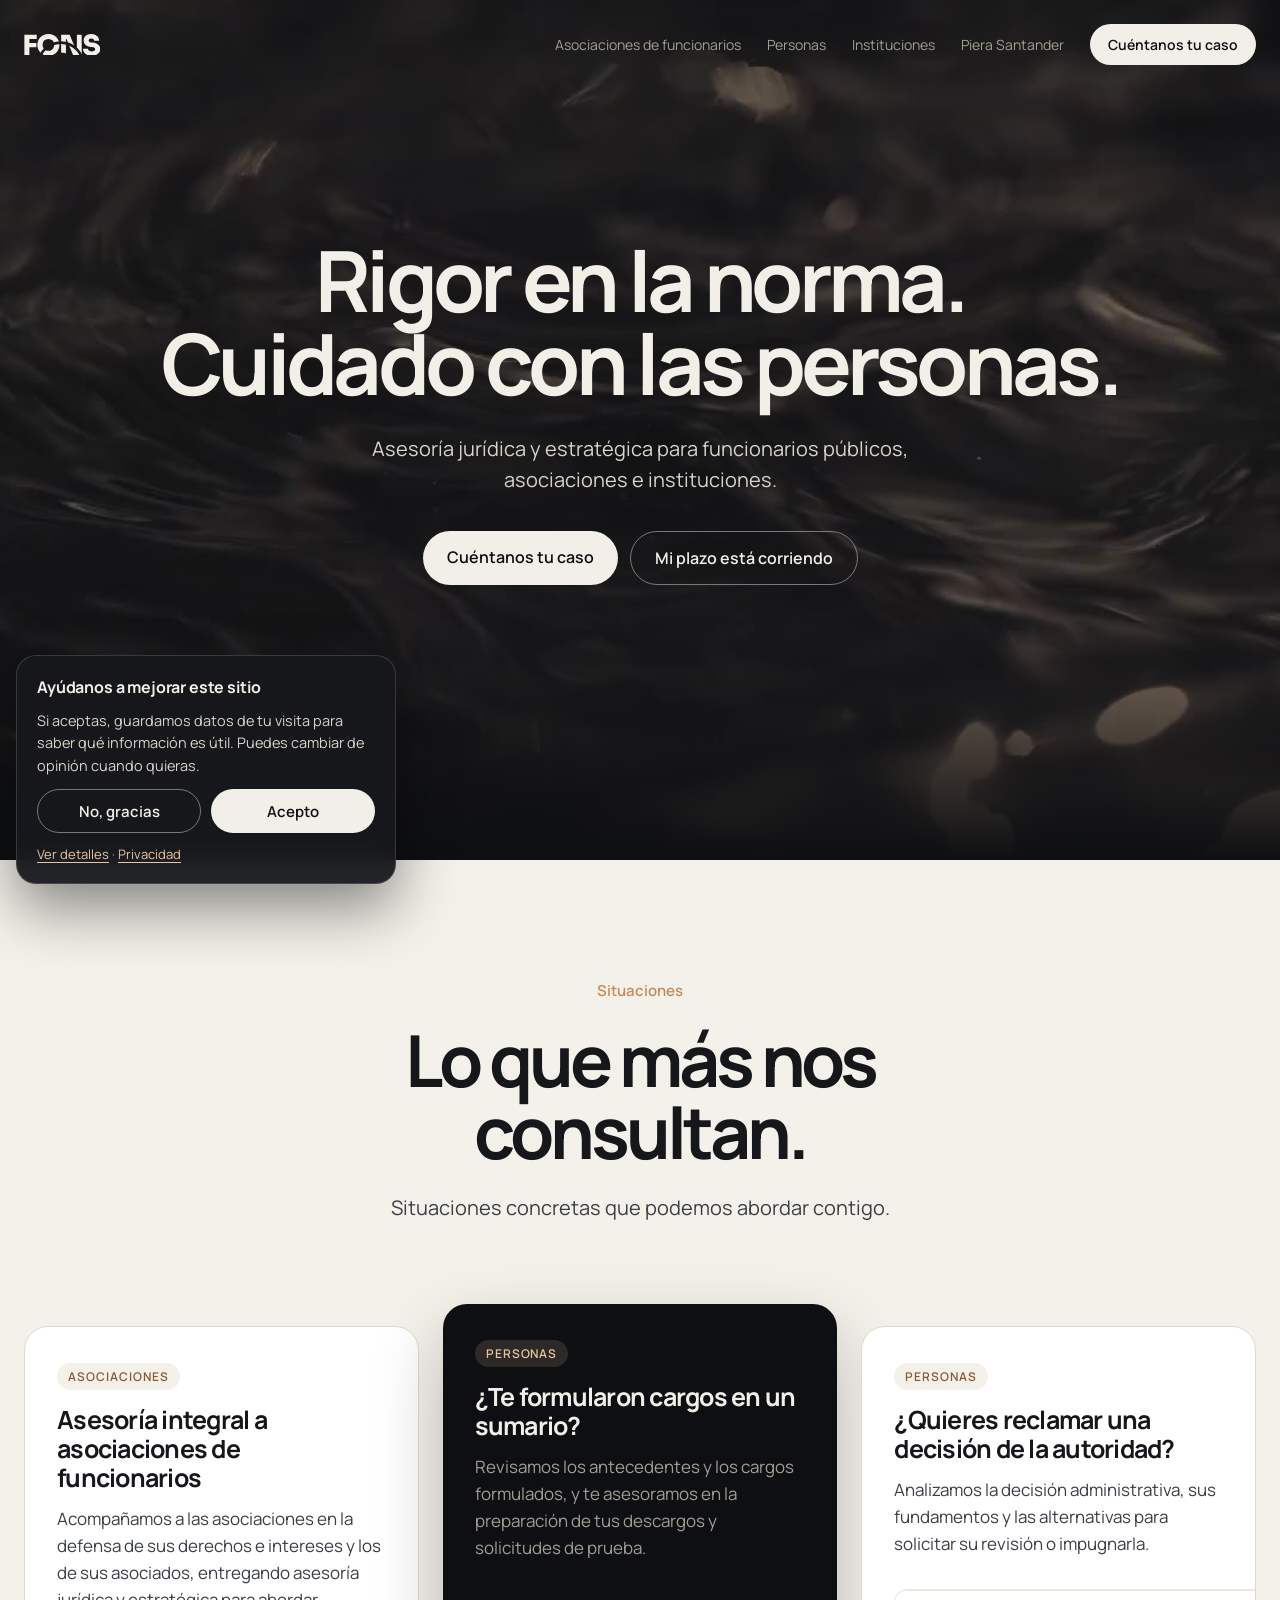
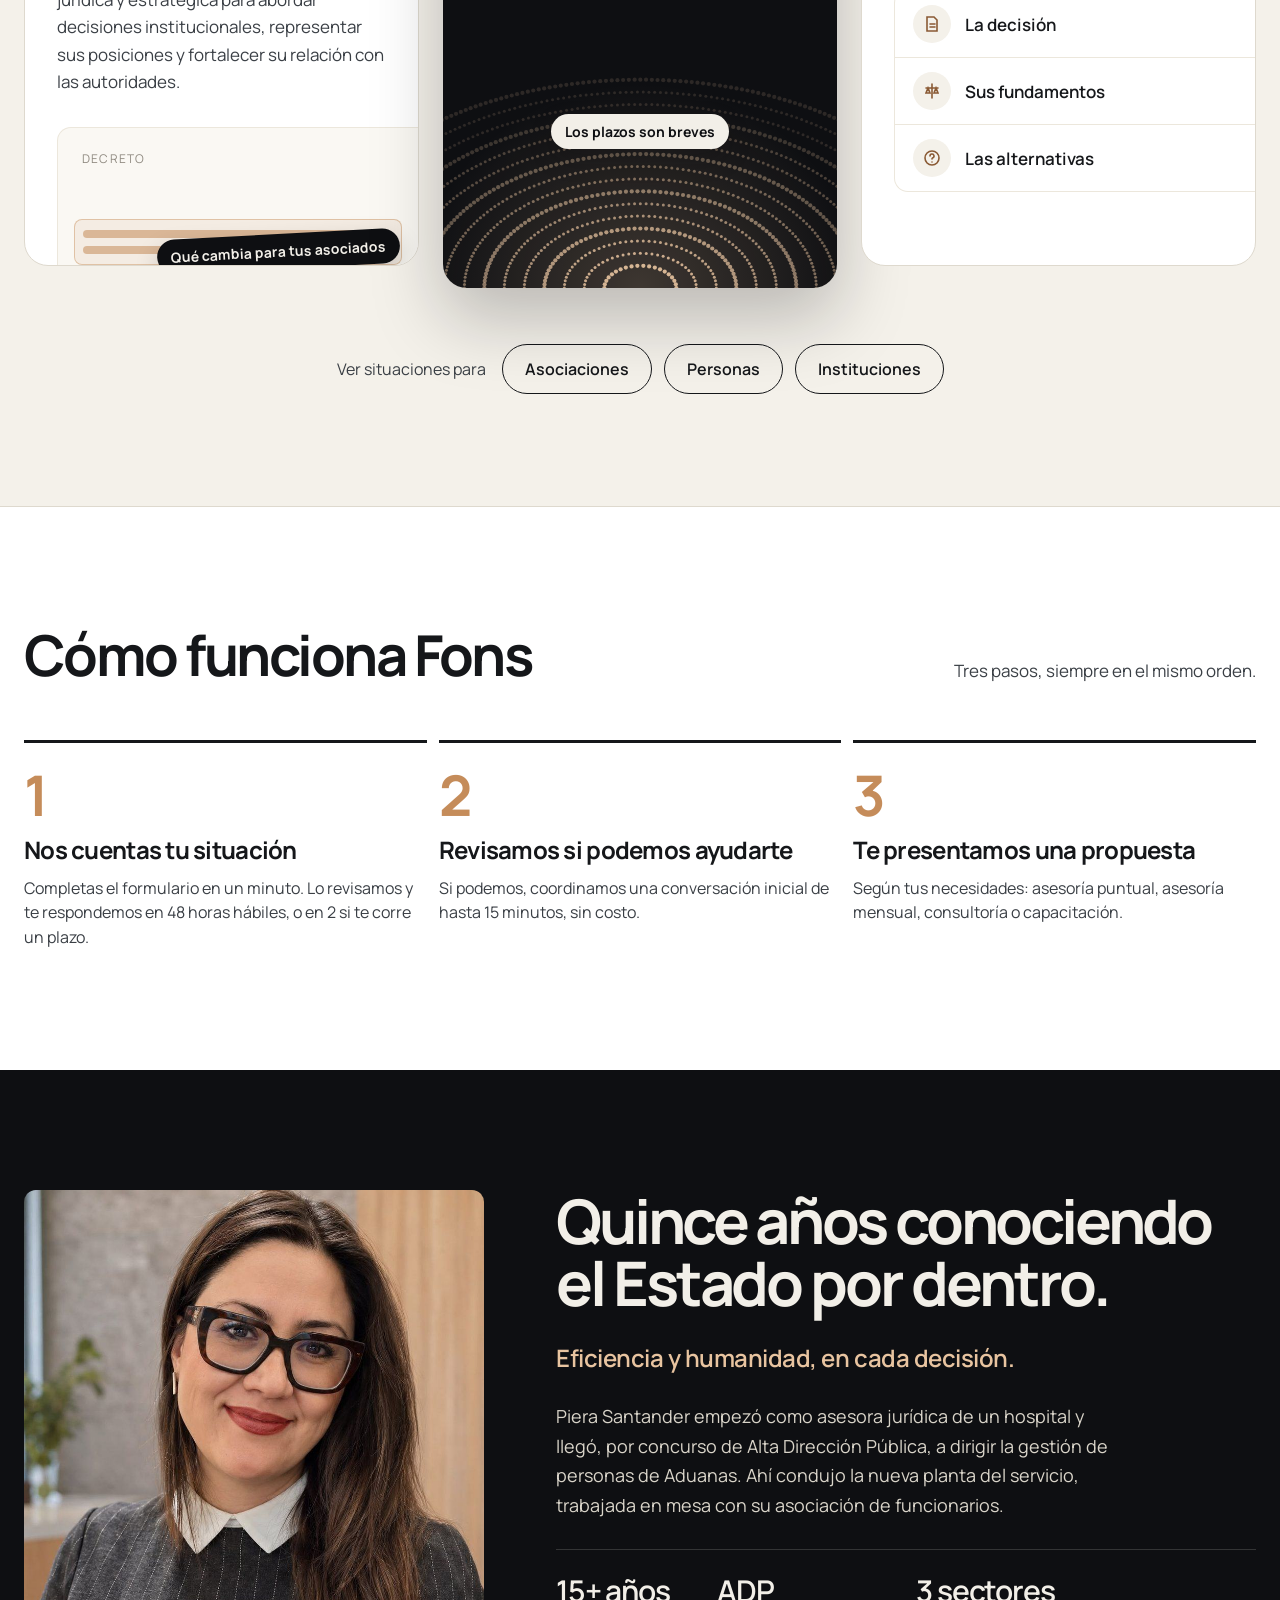
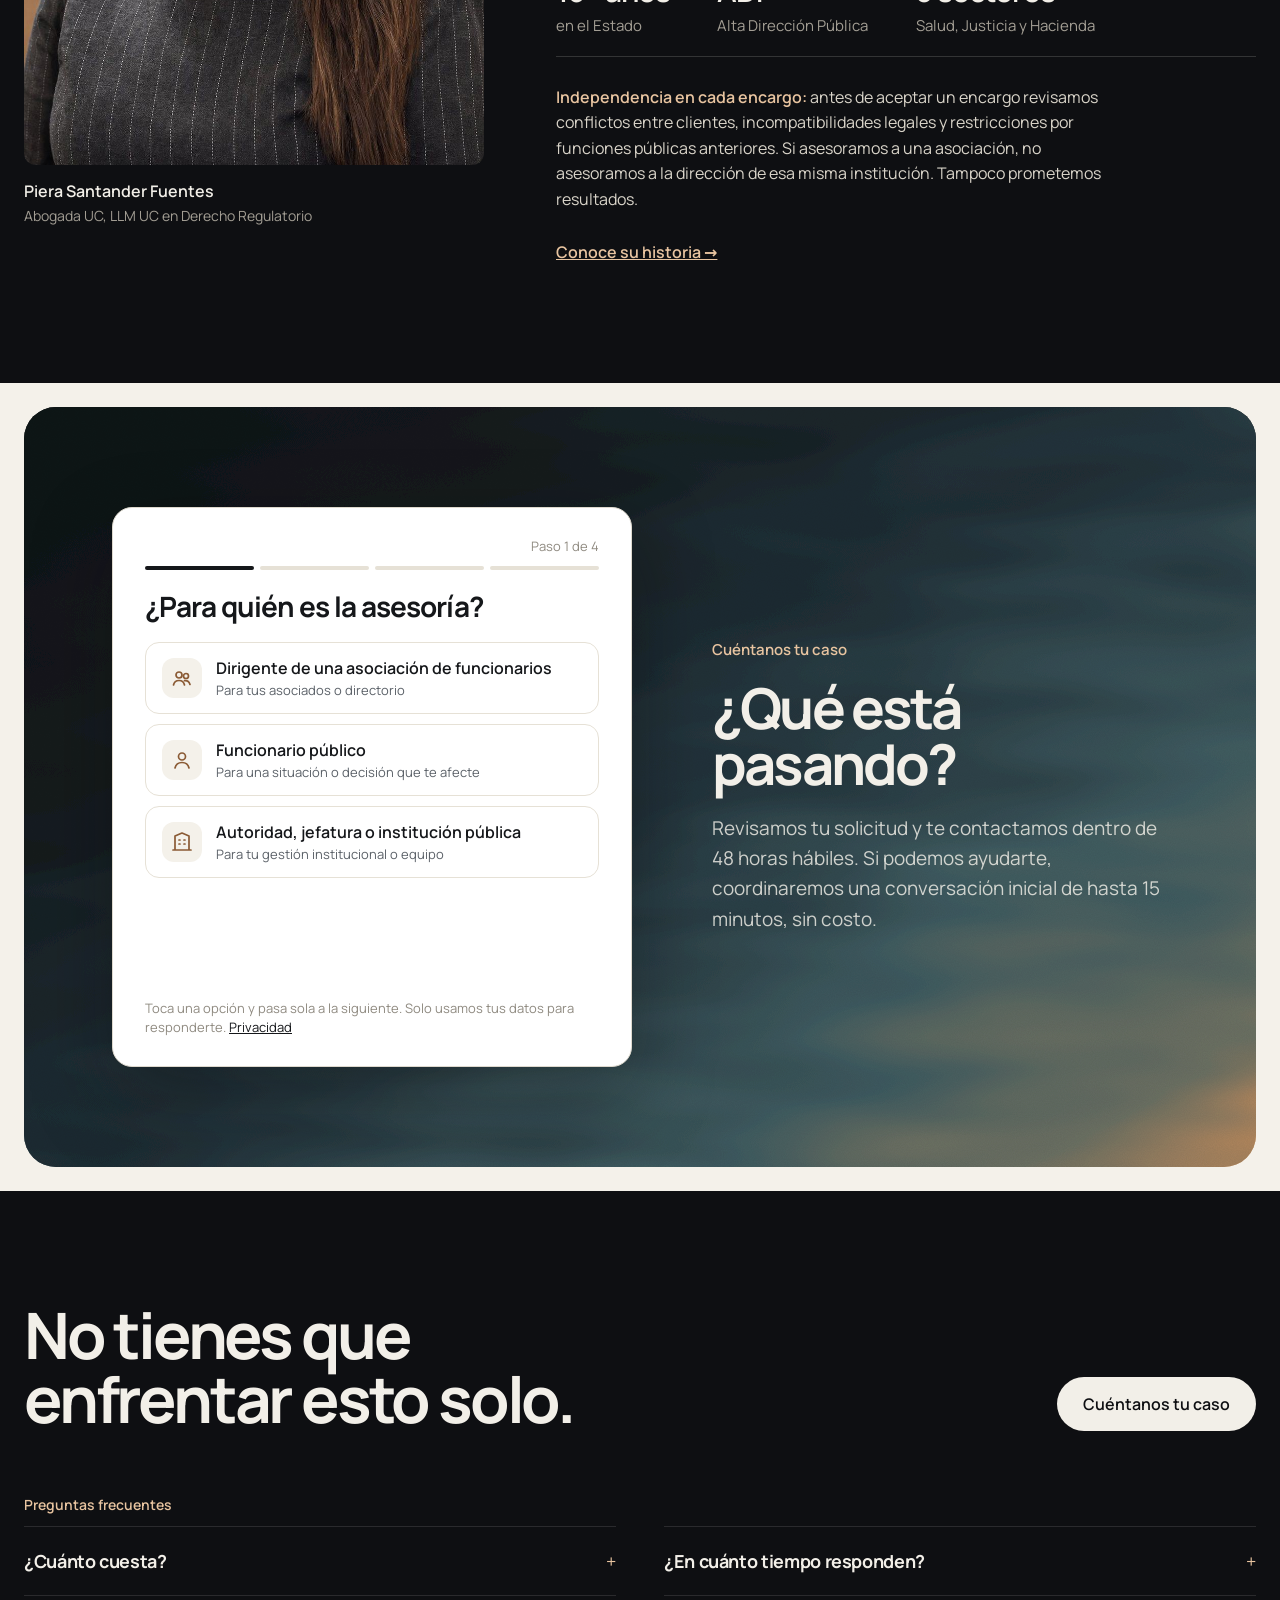
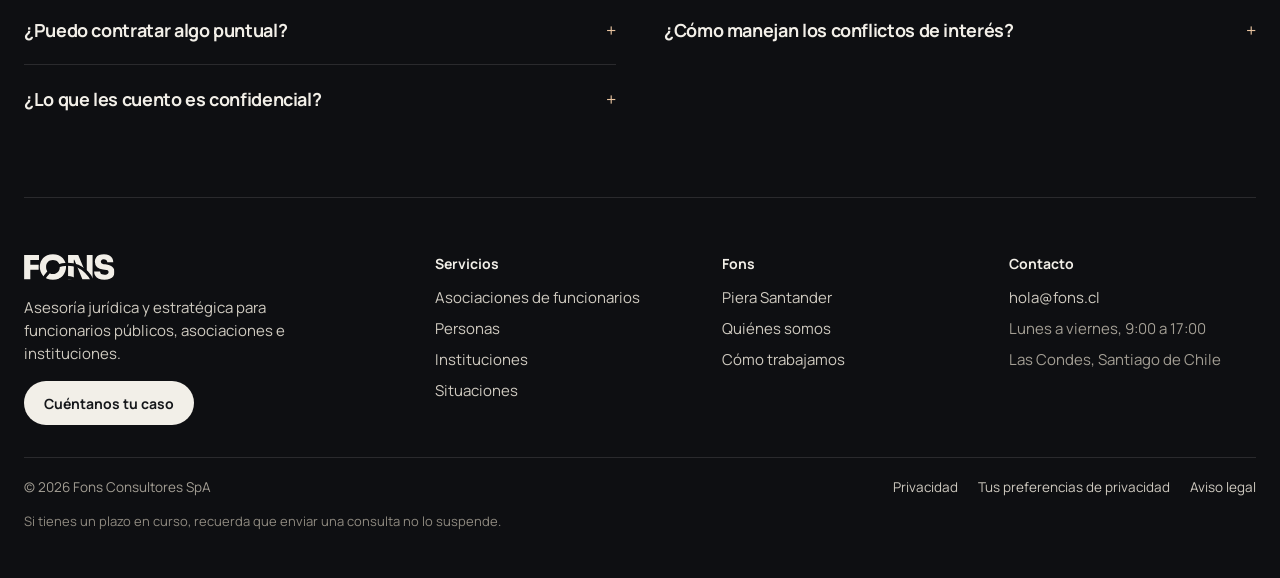
==== commit e7918d31: "Footer en columnas con logo oficial (opción 1 del canvas) Co-Authored-By: Claude Opus 5.5 <noreply@a" ====
--- a/index.html
+++ b/index.html
@@ -48,7 +48,7 @@
 }
 
 body{margin:0;background:#0E0F12}
-a{color:#E8C4A0}a:hover{color:#F2EFE8}
+a{color:#E8C4A0}
 .fons-media{position:absolute;inset:0;width:100%;height:100%;object-fit:cover;object-position:center 60%}
 .fons-veil{position:absolute;inset:0;background:radial-gradient(ellipse 55% 50% at 50% 45%,rgba(14,15,18,0.55),rgba(14,15,18,0.1) 75%),linear-gradient(180deg,rgba(14,15,18,0.6) 0%,rgba(14,15,18,0.15) 35%,rgba(14,15,18,0.25) 70%,#0E0F12 100%)}
 @media (prefers-reduced-motion: reduce){video.fons-media{display:none}}
@@ -175,11 +175,7 @@
 <div class="faq-foot" style="display: grid; grid-template-columns: repeat(2, minmax(0, 1fr)); gap: 0 48px">
 <details style="border-top: 1px solid rgba(242,239,232,.12); padding: 22px 0"><summary style="cursor: pointer; list-style: none; display: flex; justify-content: space-between; gap: 24px; font-family: 'Manrope', system-ui, sans-serif; font-size: 22px; font-weight: 700; letter-spacing: -0.02em; color: #F2EFE8; font-size: 18px">¿Cuánto cuesta?<span aria-hidden="true" style="color: #E8C4A0; font-weight: 400">+</span></summary><p style="margin: 12px 0 0; font-size: 17px; line-height: 1.6; color: #A39E94; max-width: 64ch">Depende del encargo. Primero nos cuentas tu caso en el formulario y lo revisamos. Si podemos ayudarte, te enviamos un link para agendar una conversación de hasta 15 minutos, sin costo ni compromiso. Después te enviamos una propuesta por escrito con alcance, honorarios y condiciones.</p></details><details style="border-top: 1px solid rgba(242,239,232,.12); padding: 22px 0"><summary style="cursor: pointer; list-style: none; display: flex; justify-content: space-between; gap: 24px; font-family: 'Manrope', system-ui, sans-serif; font-size: 22px; font-weight: 700; letter-spacing: -0.02em; color: #F2EFE8; font-size: 18px">¿En cuánto tiempo responden?<span aria-hidden="true" style="color: #E8C4A0; font-weight: 400">+</span></summary><p style="margin: 12px 0 0; font-size: 17px; line-height: 1.6; color: #A39E94; max-width: 64ch">En 48 horas hábiles. Si tienes un plazo corriendo, te contactamos dentro de 2 horas hábiles para una primera evaluación, en nuestro horario: lunes a viernes, de 9:00 a 17:00, salvo festivos. Escribirnos no suspende tus plazos.</p></details><details style="border-top: 1px solid rgba(242,239,232,.12); padding: 22px 0"><summary style="cursor: pointer; list-style: none; display: flex; justify-content: space-between; gap: 24px; font-family: 'Manrope', system-ui, sans-serif; font-size: 22px; font-weight: 700; letter-spacing: -0.02em; color: #F2EFE8; font-size: 18px">¿Puedo contratar algo puntual?<span aria-hidden="true" style="color: #E8C4A0; font-weight: 400">+</span></summary><p style="margin: 12px 0 0; font-size: 17px; line-height: 1.6; color: #A39E94; max-width: 64ch">Sí. Hacemos informes jurídicos, revisión de actos administrativos, presentaciones y proyectos de consultoría sin necesidad de una asesoría permanente.</p></details><details style="border-top: 1px solid rgba(242,239,232,.12); padding: 22px 0"><summary style="cursor: pointer; list-style: none; display: flex; justify-content: space-between; gap: 24px; font-family: 'Manrope', system-ui, sans-serif; font-size: 22px; font-weight: 700; letter-spacing: -0.02em; color: #F2EFE8; font-size: 18px">¿Cómo manejan los conflictos de interés?<span aria-hidden="true" style="color: #E8C4A0; font-weight: 400">+</span></summary><p style="margin: 12px 0 0; font-size: 17px; line-height: 1.6; color: #A39E94; max-width: 64ch">Antes de aceptar un encargo revisamos conflictos con clientes actuales y anteriores, incompatibilidades legales y restricciones por funciones públicas previas. Si existe alguno, no tomamos el caso.</p></details><details style="border-top: 1px solid rgba(242,239,232,.12); padding: 22px 0"><summary style="cursor: pointer; list-style: none; display: flex; justify-content: space-between; gap: 24px; font-family: 'Manrope', system-ui, sans-serif; font-size: 22px; font-weight: 700; letter-spacing: -0.02em; color: #F2EFE8; font-size: 18px">¿Lo que les cuento es confidencial?<span aria-hidden="true" style="color: #E8C4A0; font-weight: 400">+</span></summary><p style="margin: 12px 0 0; font-size: 17px; line-height: 1.6; color: #A39E94; max-width: 64ch">Sí. Tratamos tu información con reserva y solo la conocen quienes deben evaluar o trabajar tu encargo, según nuestras obligaciones legales y profesionales.</p></details></div>
 </div>
-<div style="display: flex; flex-wrap: wrap; gap: 24px 48px; justify-content: space-between; align-items: center; font-size: 14px; color: #8F8A80; border-top: 1px solid rgba(242, 239, 232, 0.12); padding-top: 28px">
-<span style="display: flex; align-items: center; gap: 8px; color: #F2EFE8"><svg aria-hidden="true" height="17.2" style="display: block" viewbox="70 -756 2728 780" width="60.0"><mask height="780" id="fonsS2" maskunits="userSpaceOnUse" width="2728" x="70" y="-756"><rect fill="#fff" height="780" width="2728" x="70" y="-756"></rect><path d="M579 356 A804 804 0 0 1 2187 356" fill="none" stroke="#000" stroke-width="94"></path><path d="M981 356 A402 402 0 0 1 1785 356" fill="none" stroke="#000" stroke-width="94"></path></mask><path d="M74.0 0.0V-730.0H522.0V-578.0H260.0V-435.0H511.0V-283.0H260.0V0.0ZM940.0 20.0Q840.0 20.0 766.0 -14.5Q692.0 -49.0 643.0 -105.5Q594.0 -162.0 570.0 -228.0Q546.0 -294.0 546.0 -356.0V-378.0Q546.0 -447.0 571.0 -513.5Q596.0 -580.0 646.0 -634.0Q696.0 -688.0 769.5 -720.0Q843.0 -752.0 940.0 -752.0Q1036.0 -752.0 1109.5 -720.0Q1183.0 -688.0 1233.0 -634.0Q1283.0 -580.0 1308.5 -513.5Q1334.0 -447.0 1334.0 -378.0V-356.0Q1334.0 -294.0 1309.5 -228.0Q1285.0 -162.0 1236.0 -105.5Q1187.0 -49.0 1113.0 -14.5Q1039.0 20.0 940.0 20.0ZM940.0 -154.0Q988.0 -154.0 1026.0 -170.0Q1064.0 -186.0 1091.0 -215.0Q1118.0 -244.0 1132.0 -282.5Q1146.0 -321.0 1146.0 -366.0Q1146.0 -414.0 1131.5 -453.0Q1117.0 -492.0 1090.0 -520.0Q1063.0 -548.0 1025.0 -563.0Q987.0 -578.0 940.0 -578.0Q892.0 -578.0 854.0 -563.0Q816.0 -548.0 789.0 -520.0Q762.0 -492.0 748.0 -453.0Q734.0 -414.0 734.0 -366.0Q734.0 -321.0 748.0 -282.5Q762.0 -244.0 789.0 -215.0Q816.0 -186.0 854.0 -170.0Q892.0 -154.0 940.0 -154.0ZM1396.0 0.0V-730.0H1701.0L1944.0 -148.0H1959.0V-730.0H2133.0V0.0H1826.0L1583.0 -582.0H1568.0V0.0ZM2491.0 20.0Q2389.0 20.0 2319.5 -12.0Q2250.0 -44.0 2214.5 -99.5Q2179.0 -155.0 2179.0 -227.0H2359.0Q2359.0 -201.0 2373.5 -179.5Q2388.0 -158.0 2417.0 -146.0Q2446.0 -134.0 2491.0 -134.0Q2530.0 -134.0 2557.5 -144.0Q2585.0 -154.0 2599.5 -172.0Q2614.0 -190.0 2614.0 -215.0Q2614.0 -247.0 2587.0 -264.5Q2560.0 -282.0 2496.0 -287.0L2449.0 -291.0Q2336.0 -301.0 2269.0 -362.0Q2202.0 -423.0 2202.0 -524.0Q2202.0 -596.0 2235.5 -647.0Q2269.0 -698.0 2330.0 -725.0Q2391.0 -752.0 2474.0 -752.0Q2564.0 -752.0 2626.5 -722.0Q2689.0 -692.0 2722.0 -637.5Q2755.0 -583.0 2755.0 -511.0H2575.0Q2575.0 -535.0 2563.0 -555.0Q2551.0 -575.0 2528.5 -586.5Q2506.0 -598.0 2474.0 -598.0Q2444.0 -598.0 2423.5 -588.5Q2403.0 -579.0 2392.5 -562.0Q2382.0 -545.0 2382.0 -524.0Q2382.0 -496.0 2401.0 -476.0Q2420.0 -456.0 2467.0 -452.0L2514.0 -448.0Q2596.0 -441.0 2659.0 -412.5Q2722.0 -384.0 2758.0 -335.0Q2794.0 -286.0 2794.0 -215.0Q2794.0 -144.0 2757.5 -91.0Q2721.0 -38.0 2653.5 -9.0Q2586.0 20.0 2491.0 20.0Z" fill="#F2EFE8" mask="url(#fonsS2)"></path></svg></span>
-<span><a href="mailto:hola@fons.cl" style="color:inherit">hola@fons.cl</a> · Fons Consultores SpA · Las Condes, Santiago de Chile</span><a href="/privacidad/" style="color:inherit">Privacidad</a>
-<span class="pie-aviso">Si tienes un plazo en curso, recuerda que enviar una consulta no lo suspende. <a href="/aviso-legal/" style="color:#E8C4A0">Aviso legal</a></span>
-</div>
+<div class="ft1"><div class="ft1-grid"><div class="ft1-marca"><a aria-label="Fons, inicio" class="ft1-logo" href="/"><svg aria-hidden="true" height="17.2" style="display: block" viewbox="70 -756 2728 780" width="60.0"><mask height="780" id="fonsS2" maskunits="userSpaceOnUse" width="2728" x="70" y="-756"><rect fill="#fff" height="780" width="2728" x="70" y="-756"></rect><path d="M579 356 A804 804 0 0 1 2187 356" fill="none" stroke="#000" stroke-width="94"></path><path d="M981 356 A402 402 0 0 1 1785 356" fill="none" stroke="#000" stroke-width="94"></path></mask><path d="M74.0 0.0V-730.0H522.0V-578.0H260.0V-435.0H511.0V-283.0H260.0V0.0ZM940.0 20.0Q840.0 20.0 766.0 -14.5Q692.0 -49.0 643.0 -105.5Q594.0 -162.0 570.0 -228.0Q546.0 -294.0 546.0 -356.0V-378.0Q546.0 -447.0 571.0 -513.5Q596.0 -580.0 646.0 -634.0Q696.0 -688.0 769.5 -720.0Q843.0 -752.0 940.0 -752.0Q1036.0 -752.0 1109.5 -720.0Q1183.0 -688.0 1233.0 -634.0Q1283.0 -580.0 1308.5 -513.5Q1334.0 -447.0 1334.0 -378.0V-356.0Q1334.0 -294.0 1309.5 -228.0Q1285.0 -162.0 1236.0 -105.5Q1187.0 -49.0 1113.0 -14.5Q1039.0 20.0 940.0 20.0ZM940.0 -154.0Q988.0 -154.0 1026.0 -170.0Q1064.0 -186.0 1091.0 -215.0Q1118.0 -244.0 1132.0 -282.5Q1146.0 -321.0 1146.0 -366.0Q1146.0 -414.0 1131.5 -453.0Q1117.0 -492.0 1090.0 -520.0Q1063.0 -548.0 1025.0 -563.0Q987.0 -578.0 940.0 -578.0Q892.0 -578.0 854.0 -563.0Q816.0 -548.0 789.0 -520.0Q762.0 -492.0 748.0 -453.0Q734.0 -414.0 734.0 -366.0Q734.0 -321.0 748.0 -282.5Q762.0 -244.0 789.0 -215.0Q816.0 -186.0 854.0 -170.0Q892.0 -154.0 940.0 -154.0ZM1396.0 0.0V-730.0H1701.0L1944.0 -148.0H1959.0V-730.0H2133.0V0.0H1826.0L1583.0 -582.0H1568.0V0.0ZM2491.0 20.0Q2389.0 20.0 2319.5 -12.0Q2250.0 -44.0 2214.5 -99.5Q2179.0 -155.0 2179.0 -227.0H2359.0Q2359.0 -201.0 2373.5 -179.5Q2388.0 -158.0 2417.0 -146.0Q2446.0 -134.0 2491.0 -134.0Q2530.0 -134.0 2557.5 -144.0Q2585.0 -154.0 2599.5 -172.0Q2614.0 -190.0 2614.0 -215.0Q2614.0 -247.0 2587.0 -264.5Q2560.0 -282.0 2496.0 -287.0L2449.0 -291.0Q2336.0 -301.0 2269.0 -362.0Q2202.0 -423.0 2202.0 -524.0Q2202.0 -596.0 2235.5 -647.0Q2269.0 -698.0 2330.0 -725.0Q2391.0 -752.0 2474.0 -752.0Q2564.0 -752.0 2626.5 -722.0Q2689.0 -692.0 2722.0 -637.5Q2755.0 -583.0 2755.0 -511.0H2575.0Q2575.0 -535.0 2563.0 -555.0Q2551.0 -575.0 2528.5 -586.5Q2506.0 -598.0 2474.0 -598.0Q2444.0 -598.0 2423.5 -588.5Q2403.0 -579.0 2392.5 -562.0Q2382.0 -545.0 2382.0 -524.0Q2382.0 -496.0 2401.0 -476.0Q2420.0 -456.0 2467.0 -452.0L2514.0 -448.0Q2596.0 -441.0 2659.0 -412.5Q2722.0 -384.0 2758.0 -335.0Q2794.0 -286.0 2794.0 -215.0Q2794.0 -144.0 2757.5 -91.0Q2721.0 -38.0 2653.5 -9.0Q2586.0 20.0 2491.0 20.0Z" fill="#F2EFE8" mask="url(#fonsS2)"></path></svg></a><p>Asesoría jurídica y estratégica para funcionarios públicos, asociaciones e instituciones.</p><a class="ft1-btn" href="#diagnostico">Cuéntanos tu caso</a></div><div class="ft1-col"><b>Servicios</b><ul><li><a href="/directorios/">Asociaciones de funcionarios</a></li><li><a href="/funcionarios/">Personas</a></li><li><a href="/instituciones/">Instituciones</a></li><li><a href="/situaciones/">Situaciones</a></li></ul></div><div class="ft1-col"><b>Fons</b><ul><li><a href="/piera-santander/">Piera Santander</a></li><li><a href="/piera-santander/#quienes-somos">Quiénes somos</a></li><li><a href="/piera-santander/#como-trabajamos">Cómo trabajamos</a></li></ul></div><div class="ft1-col"><b>Contacto</b><ul><li><a href="mailto:hola@fons.cl">hola@fons.cl</a></li><li>Lunes a viernes, 9:00 a 17:00</li><li>Las Condes, Santiago de Chile</li></ul></div></div><div class="ft1-bar"><span>© 2026 Fons Consultores SpA</span><span class="ft1-legal"><a href="/privacidad/">Privacidad</a><a href="/aviso-legal/">Aviso legal</a></span></div><p class="ft1-nota">Si tienes un plazo en curso, recuerda que enviar una consulta no lo suspende.</p></div>
 </div>
 </footer>
 </div>
--- a/assets/site.css
+++ b/assets/site.css
@@ -443,3 +443,57 @@
 .ins-exp.claro .ins-lead { color: #15171A !important; }
 .ins-exp > div { gap: 14px; }
 @media (max-width: 1000px) { .ins-grid.cinco { grid-template-columns: 1fr; } .ins-grid.cinco > .ins-card, .ins-grid.cinco > .ins-card:nth-child(4), .ins-grid.cinco > .ins-card:nth-child(5) { grid-column: auto; } }
+
+/* ---------- Ronda 6: hovers que no borran el texto ---------- */
+.tpe-cta { transition: background .15s, color .15s; }
+.tpe-cta:hover, .tpe-cta:focus-visible { background: #15171A; color: #F2EFE8; border-color: #15171A; }
+.sc, .sc:hover, .sc-otra:hover { color: #15171A; }
+.sc.is-feat, .sc.is-feat:hover { color: #F2EFE8; }
+.sc-otra:hover { border-style: solid; }
+.ins-link:hover { text-decoration: underline; color: #E8C4A0; }
+.ins-card summary:hover { color: #8A5A3C; }
+
+/* Capacitación como caluga (banner contenido) */
+.cap-banner { background: #F4F1EA; padding: 24px 24px 72px; }
+.cap-banner .tpe-in { max-width: 1232px; background: #F6E9DC; border: 1px solid #E8C4A0; border-radius: 28px; padding: 48px 56px;
+  display: grid; grid-template-columns: minmax(0, 1fr) auto; grid-template-areas: "k btn" "h btn" "p btn"; column-gap: 48px; row-gap: 12px; align-items: center; }
+.cap-banner .tpe-k { grid-area: k; }
+.cap-banner h2 { grid-area: h; font-size: clamp(28px, 3.2vw, 40px); }
+.cap-banner .tpe-sub { grid-area: p; margin: 0; max-width: 62ch; }
+.cap-banner .tpe-cta { grid-area: btn; margin: 0; align-self: center; background: #15171A; color: #F2EFE8; border-color: #15171A; }
+.cap-banner .tpe-cta:hover { background: #2A2B31; color: #F2EFE8; }
+@media (max-width: 800px) { .cap-banner .tpe-in { grid-template-columns: 1fr; grid-template-areas: "k" "h" "p" "btn"; padding: 32px 24px; } .cap-banner .tpe-cta { justify-self: start; margin-top: 8px; } }
+
+/* "Cómo trabajamos" como espacio definido */
+.bloque-def { background: #ECE7DC; border-radius: 28px; padding: 48px; scroll-margin-top: 80px; }
+@media (max-width: 800px) { .bloque-def { padding: 28px 20px; } }
+
+/* Submenú de la página de Piera */
+.subnav { position: sticky; top: 0; z-index: 30; background: rgba(244, 241, 234, .92); backdrop-filter: saturate(140%) blur(10px); -webkit-backdrop-filter: saturate(140%) blur(10px); border-bottom: 1px solid #DED9CE; }
+.subnav-in { max-width: 1280px; margin: 0 auto; padding: 10px 24px; display: flex; gap: 6px; overflow-x: auto; scrollbar-width: none; }
+.subnav-in::-webkit-scrollbar { display: none; }
+.subnav a { flex: 0 0 auto; min-height: 40px; display: inline-flex; align-items: center; padding: 0 16px; border-radius: 999px; font-size: 14px; font-weight: 600; color: #3A3F45; text-decoration: none; }
+.subnav a:hover { background: #ECE7DC; color: #15171A; }
+.subnav a.on { background: #15171A; color: #F2EFE8; }
+#piera, #trayectoria, #quienes-somos, #capacitacion { scroll-margin-top: 64px; }
+
+/* ---------- Footer en columnas (ronda 7) ---------- */
+.ft1 { border-top: 1px solid rgba(242,239,232,.12); padding-top: 56px; display: flex; flex-direction: column; gap: 32px; }
+.ft1-grid { display: grid; grid-template-columns: 1.5fr 1fr 1fr 1fr; gap: 40px; }
+.ft1-marca { display: flex; flex-direction: column; gap: 16px; align-items: flex-start; }
+.ft1-logo svg { height: 26px; width: auto; display: block; }
+.ft1-marca p { margin: 0; font-size: 15px; line-height: 1.55; color: #CFCAC0; max-width: 34ch; }
+.ft1-btn { display: inline-flex; align-items: center; min-height: 44px; padding: 0 20px; border-radius: 999px; background: #F2EFE8; color: #15171A; font-weight: 700; font-size: 14px; text-decoration: none; transition: background .15s; }
+.ft1-btn:hover { background: #E8C4A0; color: #15171A; }
+.ft1-col b { display: block; font-size: 14px; font-weight: 700; color: #F2EFE8; margin-bottom: 14px; }
+.ft1-col ul { list-style: none; margin: 0; padding: 0; display: flex; flex-direction: column; gap: 10px; font-size: 15px; color: #A39E94; }
+.ft1-col a, .ft1-legal a { color: #CFCAC0; text-decoration: none; }
+.ft1-col a:hover, .ft1-legal a:hover { color: #F2EFE8; text-decoration: underline; }
+.ft1-bar { display: flex; flex-wrap: wrap; justify-content: space-between; gap: 12px 24px; border-top: 1px solid rgba(242,239,232,.12); padding-top: 20px; font-size: 13.5px; color: #A39E94; }
+.ft1-legal { display: flex; flex-wrap: wrap; gap: 6px 20px; align-items: center; }
+.ft1-legal .ck-foot { background: none; border: 0; padding: 0; font: inherit; color: #CFCAC0; cursor: pointer; }
+.ft1-legal .ck-foot:hover { color: #F2EFE8; text-decoration: underline; }
+.ft1-nota { margin: -16px 0 0; font-size: 13px; color: #8F8A80; }
+@media (max-width: 900px) { .ft1-grid { grid-template-columns: 1fr 1fr; } .ft1-marca { grid-column: 1 / -1; } }
+@media (max-width: 520px) { .ft1-grid { grid-template-columns: 1fr; } }
+.ft1-legal .ck-foot { text-decoration: none !important; font-size: inherit; }
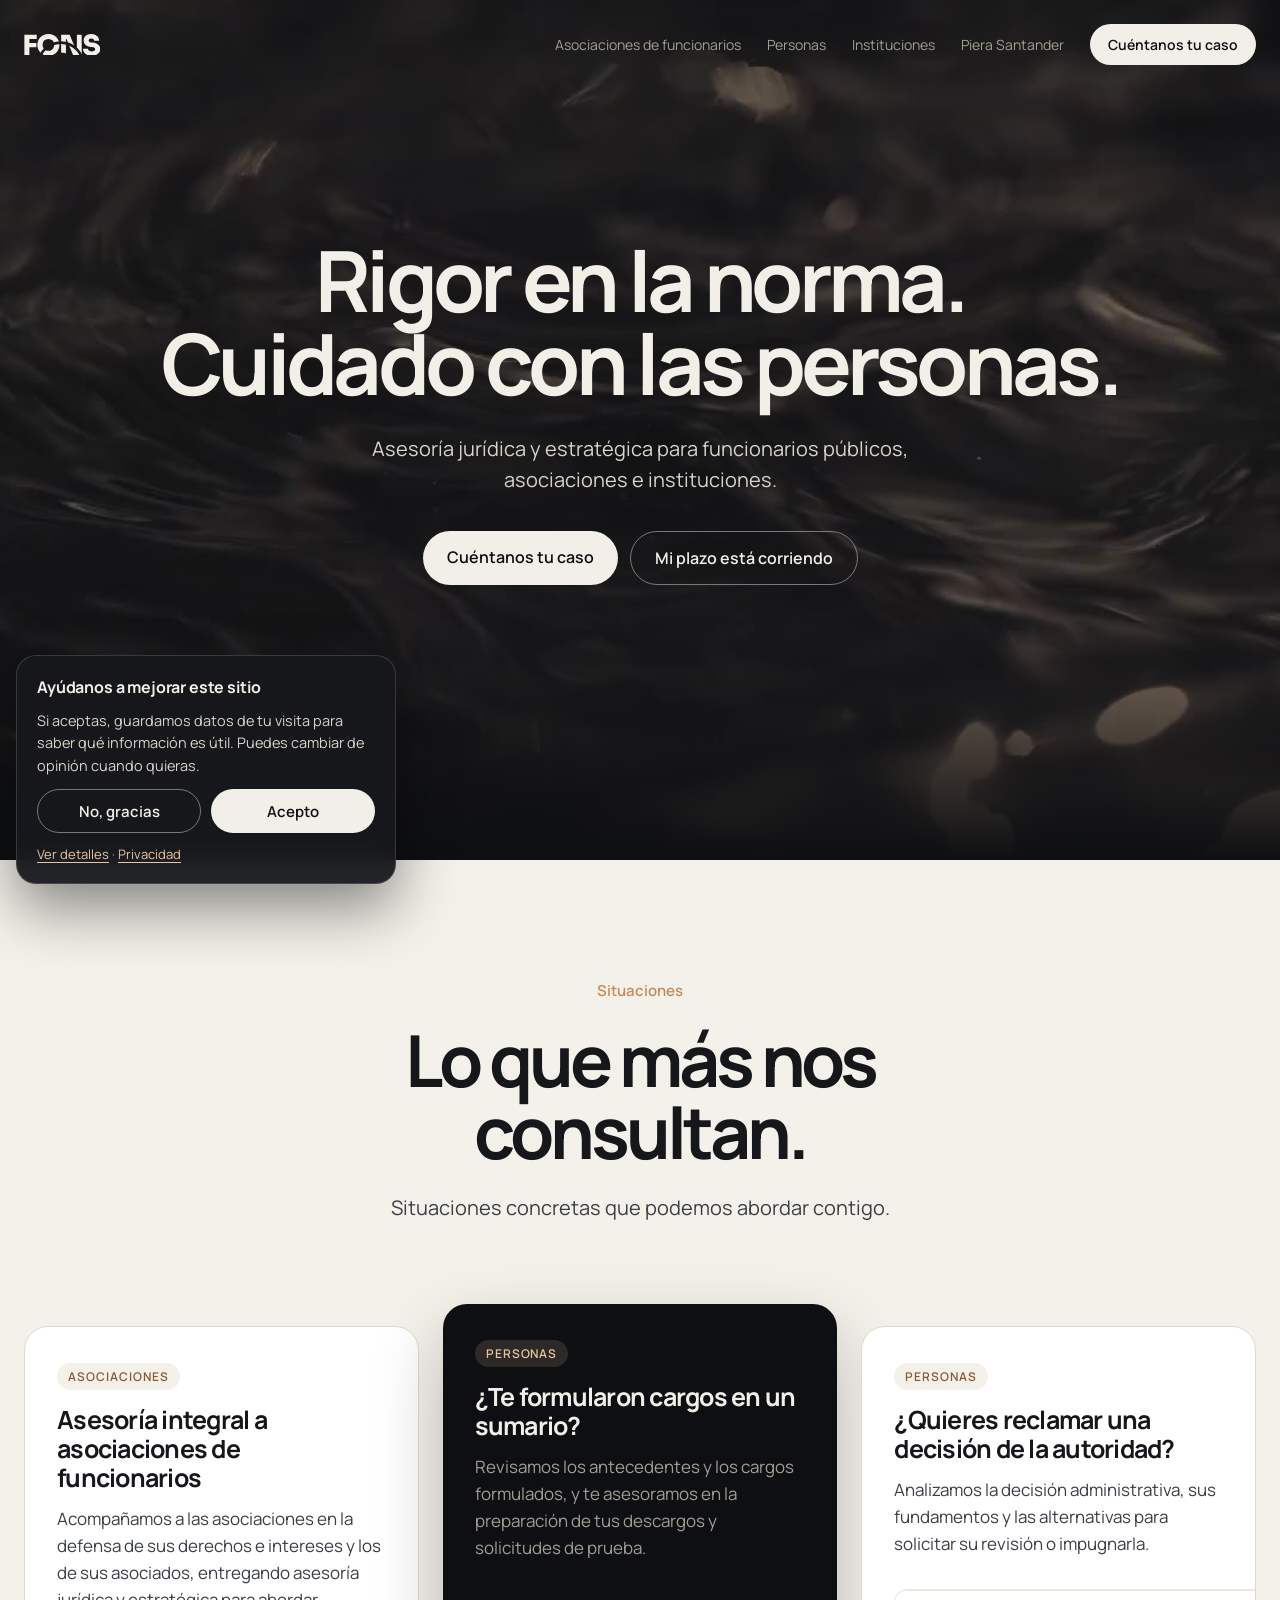
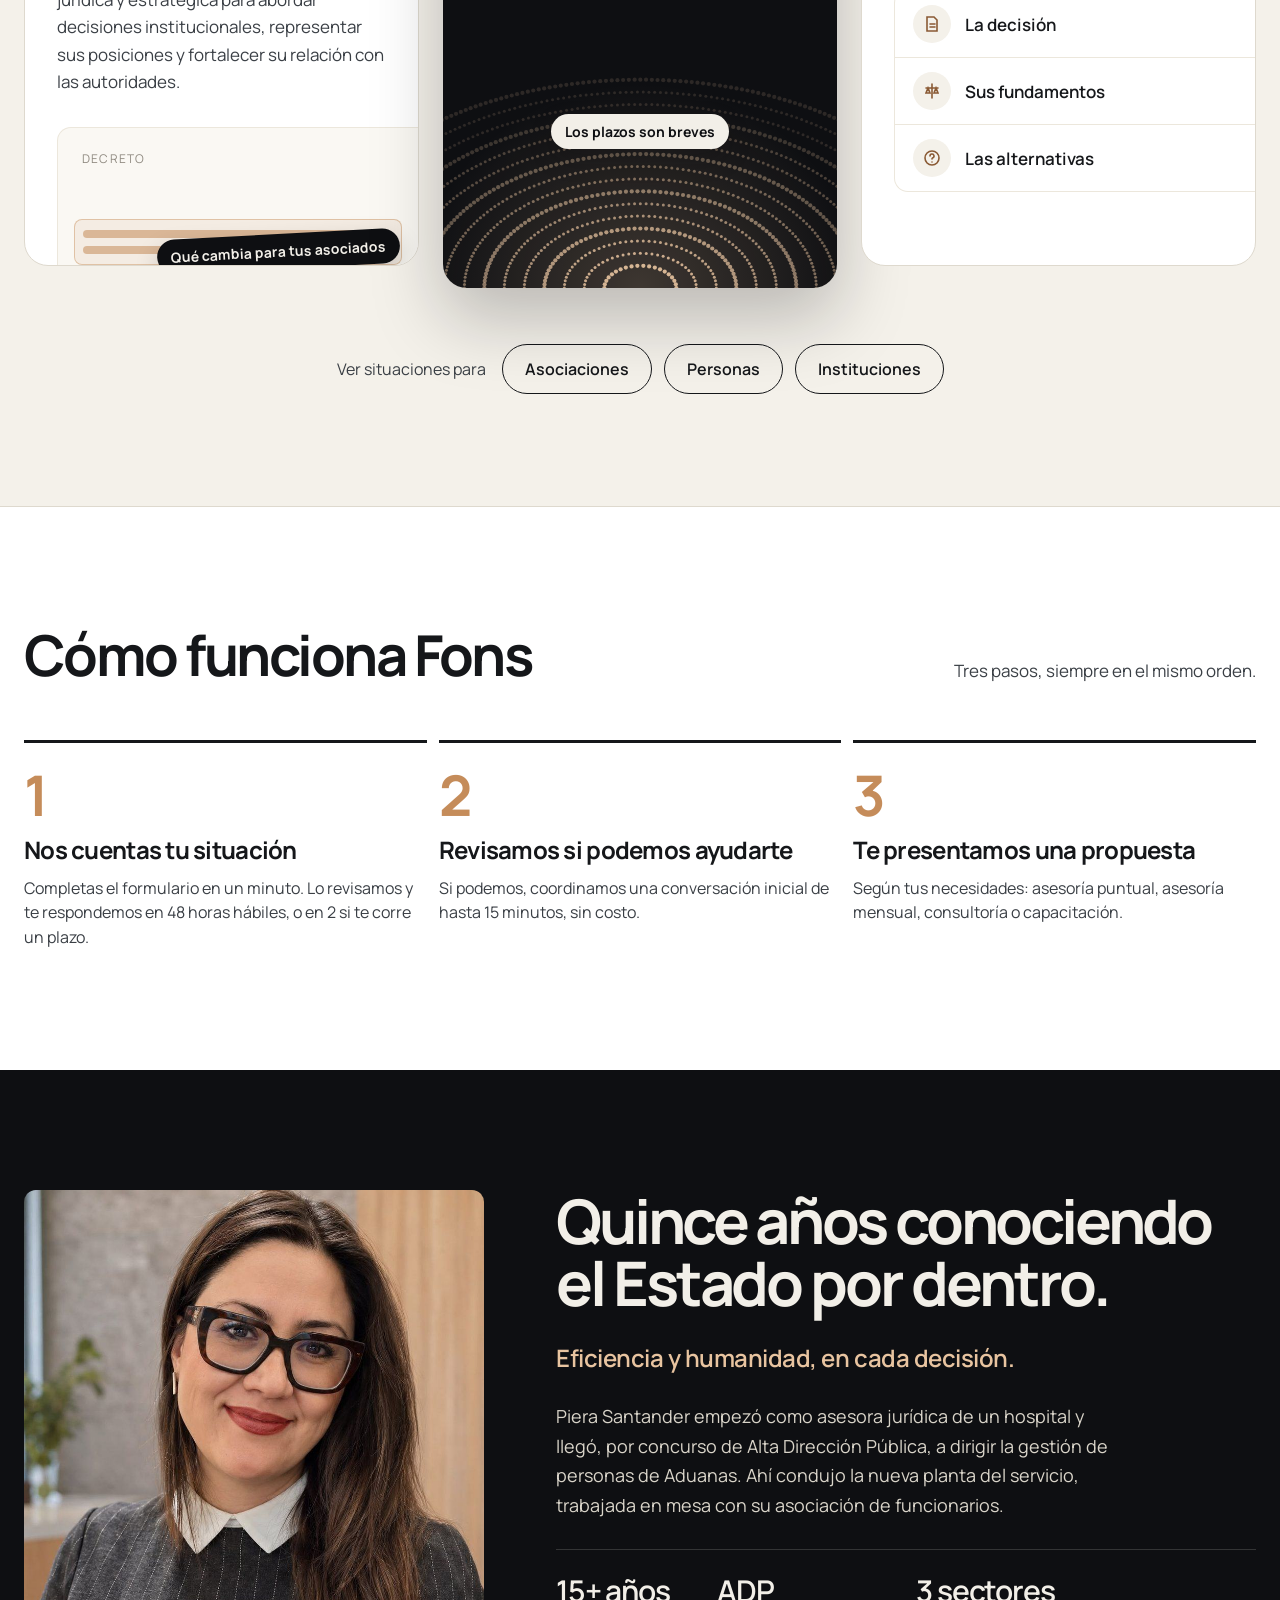
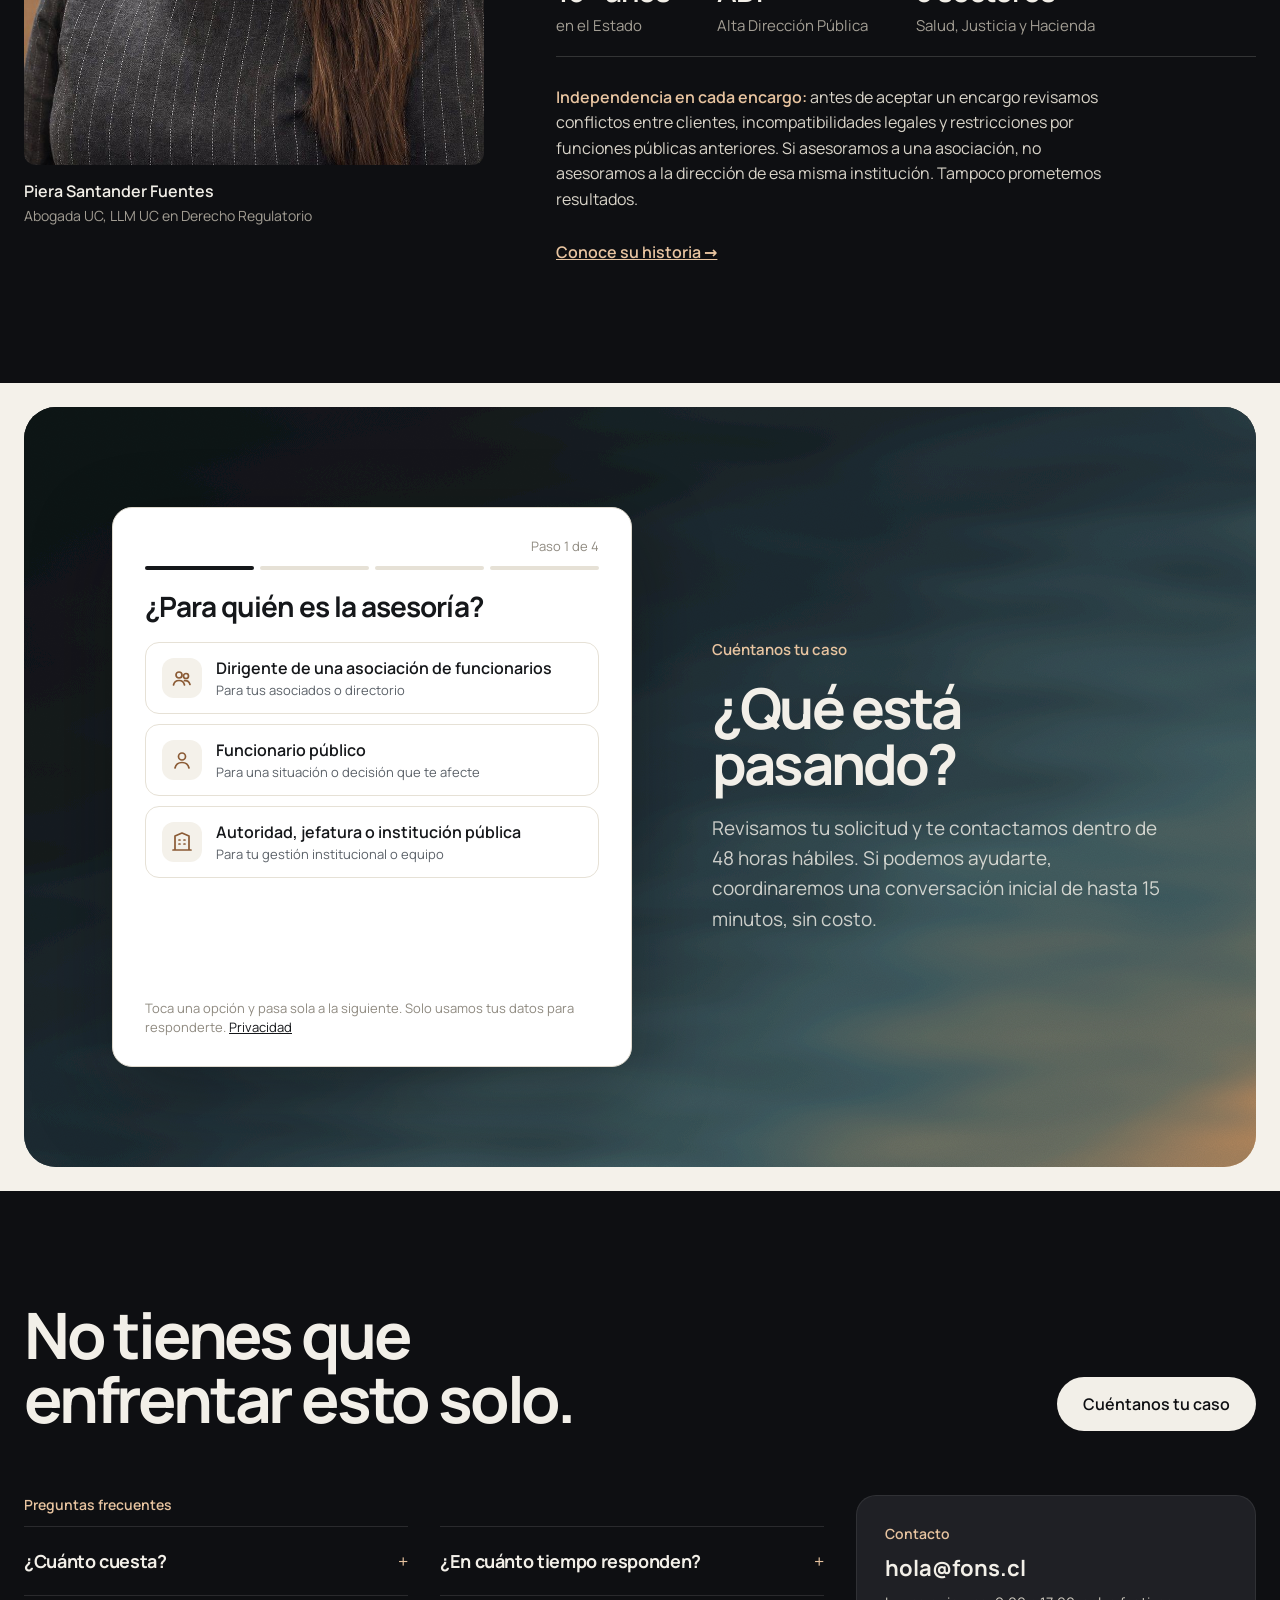
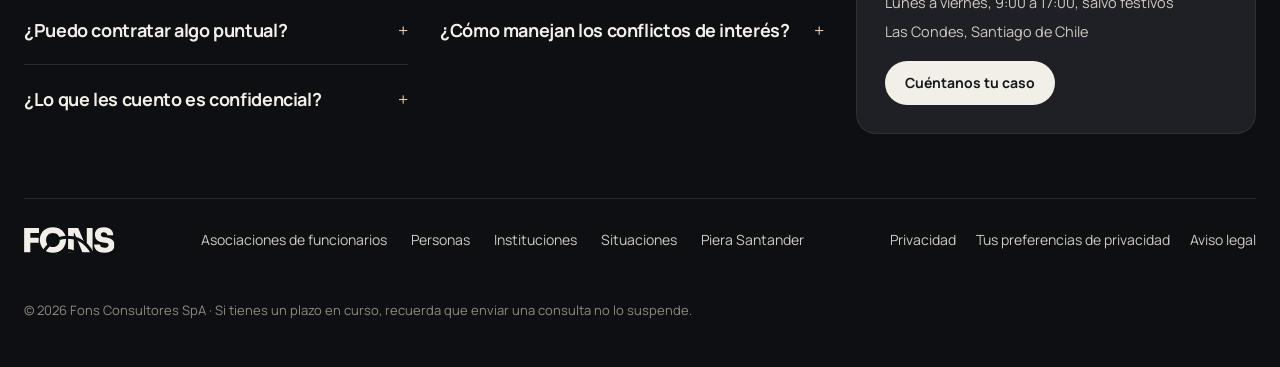
==== commit ff0268ac: "Footer opción 3: preguntas frecuentes + tarjeta de contacto + barra con logo, menú y legal Co-Author" ====
--- a/index.html
+++ b/index.html
@@ -170,12 +170,12 @@
 <h2 style="margin: 0; font-family: 'Manrope', system-ui, sans-serif; font-weight: 700; font-size: clamp(36px, 5vw, 68px); line-height: 1; letter-spacing: -0.05em; max-width: 14ch">No tienes que enfrentar esto solo.</h2>
 <a href="#diagnostico" style="background: #F2EFE8; color: #0E0F12; padding: 16px 26px; border-radius: 999px; text-decoration: none; font-weight: 600; font-size: 16px">Cuéntanos tu caso</a>
 </div>
-<div style="display: flex; flex-direction: column; gap: 12px">
+<div class="ft3"><div style="display: flex; flex-direction: column; gap: 12px">
 <span style="font-size: 14px; font-weight: 600; color: #E8C4A0">Preguntas frecuentes</span>
 <div class="faq-foot" style="display: grid; grid-template-columns: repeat(2, minmax(0, 1fr)); gap: 0 48px">
 <details style="border-top: 1px solid rgba(242,239,232,.12); padding: 22px 0"><summary style="cursor: pointer; list-style: none; display: flex; justify-content: space-between; gap: 24px; font-family: 'Manrope', system-ui, sans-serif; font-size: 22px; font-weight: 700; letter-spacing: -0.02em; color: #F2EFE8; font-size: 18px">¿Cuánto cuesta?<span aria-hidden="true" style="color: #E8C4A0; font-weight: 400">+</span></summary><p style="margin: 12px 0 0; font-size: 17px; line-height: 1.6; color: #A39E94; max-width: 64ch">Depende del encargo. Primero nos cuentas tu caso en el formulario y lo revisamos. Si podemos ayudarte, te enviamos un link para agendar una conversación de hasta 15 minutos, sin costo ni compromiso. Después te enviamos una propuesta por escrito con alcance, honorarios y condiciones.</p></details><details style="border-top: 1px solid rgba(242,239,232,.12); padding: 22px 0"><summary style="cursor: pointer; list-style: none; display: flex; justify-content: space-between; gap: 24px; font-family: 'Manrope', system-ui, sans-serif; font-size: 22px; font-weight: 700; letter-spacing: -0.02em; color: #F2EFE8; font-size: 18px">¿En cuánto tiempo responden?<span aria-hidden="true" style="color: #E8C4A0; font-weight: 400">+</span></summary><p style="margin: 12px 0 0; font-size: 17px; line-height: 1.6; color: #A39E94; max-width: 64ch">En 48 horas hábiles. Si tienes un plazo corriendo, te contactamos dentro de 2 horas hábiles para una primera evaluación, en nuestro horario: lunes a viernes, de 9:00 a 17:00, salvo festivos. Escribirnos no suspende tus plazos.</p></details><details style="border-top: 1px solid rgba(242,239,232,.12); padding: 22px 0"><summary style="cursor: pointer; list-style: none; display: flex; justify-content: space-between; gap: 24px; font-family: 'Manrope', system-ui, sans-serif; font-size: 22px; font-weight: 700; letter-spacing: -0.02em; color: #F2EFE8; font-size: 18px">¿Puedo contratar algo puntual?<span aria-hidden="true" style="color: #E8C4A0; font-weight: 400">+</span></summary><p style="margin: 12px 0 0; font-size: 17px; line-height: 1.6; color: #A39E94; max-width: 64ch">Sí. Hacemos informes jurídicos, revisión de actos administrativos, presentaciones y proyectos de consultoría sin necesidad de una asesoría permanente.</p></details><details style="border-top: 1px solid rgba(242,239,232,.12); padding: 22px 0"><summary style="cursor: pointer; list-style: none; display: flex; justify-content: space-between; gap: 24px; font-family: 'Manrope', system-ui, sans-serif; font-size: 22px; font-weight: 700; letter-spacing: -0.02em; color: #F2EFE8; font-size: 18px">¿Cómo manejan los conflictos de interés?<span aria-hidden="true" style="color: #E8C4A0; font-weight: 400">+</span></summary><p style="margin: 12px 0 0; font-size: 17px; line-height: 1.6; color: #A39E94; max-width: 64ch">Antes de aceptar un encargo revisamos conflictos con clientes actuales y anteriores, incompatibilidades legales y restricciones por funciones públicas previas. Si existe alguno, no tomamos el caso.</p></details><details style="border-top: 1px solid rgba(242,239,232,.12); padding: 22px 0"><summary style="cursor: pointer; list-style: none; display: flex; justify-content: space-between; gap: 24px; font-family: 'Manrope', system-ui, sans-serif; font-size: 22px; font-weight: 700; letter-spacing: -0.02em; color: #F2EFE8; font-size: 18px">¿Lo que les cuento es confidencial?<span aria-hidden="true" style="color: #E8C4A0; font-weight: 400">+</span></summary><p style="margin: 12px 0 0; font-size: 17px; line-height: 1.6; color: #A39E94; max-width: 64ch">Sí. Tratamos tu información con reserva y solo la conocen quienes deben evaluar o trabajar tu encargo, según nuestras obligaciones legales y profesionales.</p></details></div>
-</div>
-<div class="ft1"><div class="ft1-grid"><div class="ft1-marca"><a aria-label="Fons, inicio" class="ft1-logo" href="/"><svg aria-hidden="true" height="17.2" style="display: block" viewbox="70 -756 2728 780" width="60.0"><mask height="780" id="fonsS2" maskunits="userSpaceOnUse" width="2728" x="70" y="-756"><rect fill="#fff" height="780" width="2728" x="70" y="-756"></rect><path d="M579 356 A804 804 0 0 1 2187 356" fill="none" stroke="#000" stroke-width="94"></path><path d="M981 356 A402 402 0 0 1 1785 356" fill="none" stroke="#000" stroke-width="94"></path></mask><path d="M74.0 0.0V-730.0H522.0V-578.0H260.0V-435.0H511.0V-283.0H260.0V0.0ZM940.0 20.0Q840.0 20.0 766.0 -14.5Q692.0 -49.0 643.0 -105.5Q594.0 -162.0 570.0 -228.0Q546.0 -294.0 546.0 -356.0V-378.0Q546.0 -447.0 571.0 -513.5Q596.0 -580.0 646.0 -634.0Q696.0 -688.0 769.5 -720.0Q843.0 -752.0 940.0 -752.0Q1036.0 -752.0 1109.5 -720.0Q1183.0 -688.0 1233.0 -634.0Q1283.0 -580.0 1308.5 -513.5Q1334.0 -447.0 1334.0 -378.0V-356.0Q1334.0 -294.0 1309.5 -228.0Q1285.0 -162.0 1236.0 -105.5Q1187.0 -49.0 1113.0 -14.5Q1039.0 20.0 940.0 20.0ZM940.0 -154.0Q988.0 -154.0 1026.0 -170.0Q1064.0 -186.0 1091.0 -215.0Q1118.0 -244.0 1132.0 -282.5Q1146.0 -321.0 1146.0 -366.0Q1146.0 -414.0 1131.5 -453.0Q1117.0 -492.0 1090.0 -520.0Q1063.0 -548.0 1025.0 -563.0Q987.0 -578.0 940.0 -578.0Q892.0 -578.0 854.0 -563.0Q816.0 -548.0 789.0 -520.0Q762.0 -492.0 748.0 -453.0Q734.0 -414.0 734.0 -366.0Q734.0 -321.0 748.0 -282.5Q762.0 -244.0 789.0 -215.0Q816.0 -186.0 854.0 -170.0Q892.0 -154.0 940.0 -154.0ZM1396.0 0.0V-730.0H1701.0L1944.0 -148.0H1959.0V-730.0H2133.0V0.0H1826.0L1583.0 -582.0H1568.0V0.0ZM2491.0 20.0Q2389.0 20.0 2319.5 -12.0Q2250.0 -44.0 2214.5 -99.5Q2179.0 -155.0 2179.0 -227.0H2359.0Q2359.0 -201.0 2373.5 -179.5Q2388.0 -158.0 2417.0 -146.0Q2446.0 -134.0 2491.0 -134.0Q2530.0 -134.0 2557.5 -144.0Q2585.0 -154.0 2599.5 -172.0Q2614.0 -190.0 2614.0 -215.0Q2614.0 -247.0 2587.0 -264.5Q2560.0 -282.0 2496.0 -287.0L2449.0 -291.0Q2336.0 -301.0 2269.0 -362.0Q2202.0 -423.0 2202.0 -524.0Q2202.0 -596.0 2235.5 -647.0Q2269.0 -698.0 2330.0 -725.0Q2391.0 -752.0 2474.0 -752.0Q2564.0 -752.0 2626.5 -722.0Q2689.0 -692.0 2722.0 -637.5Q2755.0 -583.0 2755.0 -511.0H2575.0Q2575.0 -535.0 2563.0 -555.0Q2551.0 -575.0 2528.5 -586.5Q2506.0 -598.0 2474.0 -598.0Q2444.0 -598.0 2423.5 -588.5Q2403.0 -579.0 2392.5 -562.0Q2382.0 -545.0 2382.0 -524.0Q2382.0 -496.0 2401.0 -476.0Q2420.0 -456.0 2467.0 -452.0L2514.0 -448.0Q2596.0 -441.0 2659.0 -412.5Q2722.0 -384.0 2758.0 -335.0Q2794.0 -286.0 2794.0 -215.0Q2794.0 -144.0 2757.5 -91.0Q2721.0 -38.0 2653.5 -9.0Q2586.0 20.0 2491.0 20.0Z" fill="#F2EFE8" mask="url(#fonsS2)"></path></svg></a><p>Asesoría jurídica y estratégica para funcionarios públicos, asociaciones e instituciones.</p><a class="ft1-btn" href="#diagnostico">Cuéntanos tu caso</a></div><div class="ft1-col"><b>Servicios</b><ul><li><a href="/directorios/">Asociaciones de funcionarios</a></li><li><a href="/funcionarios/">Personas</a></li><li><a href="/instituciones/">Instituciones</a></li><li><a href="/situaciones/">Situaciones</a></li></ul></div><div class="ft1-col"><b>Fons</b><ul><li><a href="/piera-santander/">Piera Santander</a></li><li><a href="/piera-santander/#quienes-somos">Quiénes somos</a></li><li><a href="/piera-santander/#como-trabajamos">Cómo trabajamos</a></li></ul></div><div class="ft1-col"><b>Contacto</b><ul><li><a href="mailto:hola@fons.cl">hola@fons.cl</a></li><li>Lunes a viernes, 9:00 a 17:00</li><li>Las Condes, Santiago de Chile</li></ul></div></div><div class="ft1-bar"><span>© 2026 Fons Consultores SpA</span><span class="ft1-legal"><a href="/privacidad/">Privacidad</a><a href="/aviso-legal/">Aviso legal</a></span></div><p class="ft1-nota">Si tienes un plazo en curso, recuerda que enviar una consulta no lo suspende.</p></div>
+</div><aside aria-label="Contacto" class="ft3-card"><b class="ft3-h">Contacto</b><a class="ft3-mail" href="mailto:hola@fons.cl">hola@fons.cl</a><span>Lunes a viernes, 9:00 a 17:00, salvo festivos</span><span>Las Condes, Santiago de Chile</span><a class="ft1-btn" href="#diagnostico">Cuéntanos tu caso</a></aside></div>
+<div class="ft3-bar"><a aria-label="Fons, inicio" class="ft1-logo" href="/"><svg aria-hidden="true" height="17.2" style="display: block" viewbox="70 -756 2728 780" width="60.0"><mask height="780" id="fonsS2" maskunits="userSpaceOnUse" width="2728" x="70" y="-756"><rect fill="#fff" height="780" width="2728" x="70" y="-756"></rect><path d="M579 356 A804 804 0 0 1 2187 356" fill="none" stroke="#000" stroke-width="94"></path><path d="M981 356 A402 402 0 0 1 1785 356" fill="none" stroke="#000" stroke-width="94"></path></mask><path d="M74.0 0.0V-730.0H522.0V-578.0H260.0V-435.0H511.0V-283.0H260.0V0.0ZM940.0 20.0Q840.0 20.0 766.0 -14.5Q692.0 -49.0 643.0 -105.5Q594.0 -162.0 570.0 -228.0Q546.0 -294.0 546.0 -356.0V-378.0Q546.0 -447.0 571.0 -513.5Q596.0 -580.0 646.0 -634.0Q696.0 -688.0 769.5 -720.0Q843.0 -752.0 940.0 -752.0Q1036.0 -752.0 1109.5 -720.0Q1183.0 -688.0 1233.0 -634.0Q1283.0 -580.0 1308.5 -513.5Q1334.0 -447.0 1334.0 -378.0V-356.0Q1334.0 -294.0 1309.5 -228.0Q1285.0 -162.0 1236.0 -105.5Q1187.0 -49.0 1113.0 -14.5Q1039.0 20.0 940.0 20.0ZM940.0 -154.0Q988.0 -154.0 1026.0 -170.0Q1064.0 -186.0 1091.0 -215.0Q1118.0 -244.0 1132.0 -282.5Q1146.0 -321.0 1146.0 -366.0Q1146.0 -414.0 1131.5 -453.0Q1117.0 -492.0 1090.0 -520.0Q1063.0 -548.0 1025.0 -563.0Q987.0 -578.0 940.0 -578.0Q892.0 -578.0 854.0 -563.0Q816.0 -548.0 789.0 -520.0Q762.0 -492.0 748.0 -453.0Q734.0 -414.0 734.0 -366.0Q734.0 -321.0 748.0 -282.5Q762.0 -244.0 789.0 -215.0Q816.0 -186.0 854.0 -170.0Q892.0 -154.0 940.0 -154.0ZM1396.0 0.0V-730.0H1701.0L1944.0 -148.0H1959.0V-730.0H2133.0V0.0H1826.0L1583.0 -582.0H1568.0V0.0ZM2491.0 20.0Q2389.0 20.0 2319.5 -12.0Q2250.0 -44.0 2214.5 -99.5Q2179.0 -155.0 2179.0 -227.0H2359.0Q2359.0 -201.0 2373.5 -179.5Q2388.0 -158.0 2417.0 -146.0Q2446.0 -134.0 2491.0 -134.0Q2530.0 -134.0 2557.5 -144.0Q2585.0 -154.0 2599.5 -172.0Q2614.0 -190.0 2614.0 -215.0Q2614.0 -247.0 2587.0 -264.5Q2560.0 -282.0 2496.0 -287.0L2449.0 -291.0Q2336.0 -301.0 2269.0 -362.0Q2202.0 -423.0 2202.0 -524.0Q2202.0 -596.0 2235.5 -647.0Q2269.0 -698.0 2330.0 -725.0Q2391.0 -752.0 2474.0 -752.0Q2564.0 -752.0 2626.5 -722.0Q2689.0 -692.0 2722.0 -637.5Q2755.0 -583.0 2755.0 -511.0H2575.0Q2575.0 -535.0 2563.0 -555.0Q2551.0 -575.0 2528.5 -586.5Q2506.0 -598.0 2474.0 -598.0Q2444.0 -598.0 2423.5 -588.5Q2403.0 -579.0 2392.5 -562.0Q2382.0 -545.0 2382.0 -524.0Q2382.0 -496.0 2401.0 -476.0Q2420.0 -456.0 2467.0 -452.0L2514.0 -448.0Q2596.0 -441.0 2659.0 -412.5Q2722.0 -384.0 2758.0 -335.0Q2794.0 -286.0 2794.0 -215.0Q2794.0 -144.0 2757.5 -91.0Q2721.0 -38.0 2653.5 -9.0Q2586.0 20.0 2491.0 20.0Z" fill="#F2EFE8" mask="url(#fonsS2)"></path></svg></a><nav aria-label="Pie de página" class="ft3-nav"><a href="/directorios/">Asociaciones de funcionarios</a><a href="/funcionarios/">Personas</a><a href="/instituciones/">Instituciones</a><a href="/situaciones/">Situaciones</a><a href="/piera-santander/">Piera Santander</a></nav><span class="ft1-legal"><a href="/privacidad/">Privacidad</a><a href="/aviso-legal/">Aviso legal</a></span></div><p class="ft1-nota">© 2026 Fons Consultores SpA · Si tienes un plazo en curso, recuerda que enviar una consulta no lo suspende.</p>
 </div>
 </footer>
 </div>
--- a/assets/site.css
+++ b/assets/site.css
@@ -497,3 +497,17 @@
 @media (max-width: 900px) { .ft1-grid { grid-template-columns: 1fr 1fr; } .ft1-marca { grid-column: 1 / -1; } }
 @media (max-width: 520px) { .ft1-grid { grid-template-columns: 1fr; } }
 .ft1-legal .ck-foot { text-decoration: none !important; font-size: inherit; }
+
+/* ---------- Footer opción 3 (preguntas + contacto + barra) ---------- */
+.ft3 { display: grid; grid-template-columns: minmax(0, 2fr) minmax(280px, 1fr); gap: 32px; align-items: start; }
+.ft3 .faq-foot { gap: 0 32px !important; }
+.ft3-card { background: #1F2025; border: 1px solid rgba(242,239,232,.08); border-radius: 20px; padding: 28px; display: flex; flex-direction: column; gap: 10px; font-size: 14.5px; color: #CFCAC0; }
+.ft3-h { font-size: 14px; font-weight: 600; color: #E8C4A0; }
+.ft3-mail { font-size: 22px; font-weight: 700; color: #F2EFE8; text-decoration: none; }
+.ft3-mail:hover { text-decoration: underline; color: #F2EFE8; }
+.ft3-card .ft1-btn { margin-top: 10px; align-self: flex-start; }
+.ft3-bar { display: flex; flex-wrap: wrap; align-items: center; justify-content: space-between; gap: 16px 32px; border-top: 1px solid rgba(242,239,232,.12); padding-top: 28px; font-size: 14px; }
+.ft3-nav { display: flex; flex-wrap: wrap; gap: 8px 24px; }
+.ft3-nav a { color: #CFCAC0; text-decoration: none; }
+.ft3-nav a:hover { color: #F2EFE8; text-decoration: underline; }
+@media (max-width: 900px) { .ft3 { grid-template-columns: 1fr; } .ft3 .faq-foot { grid-template-columns: 1fr !important; } .ft3-bar { flex-direction: column; align-items: flex-start; } }
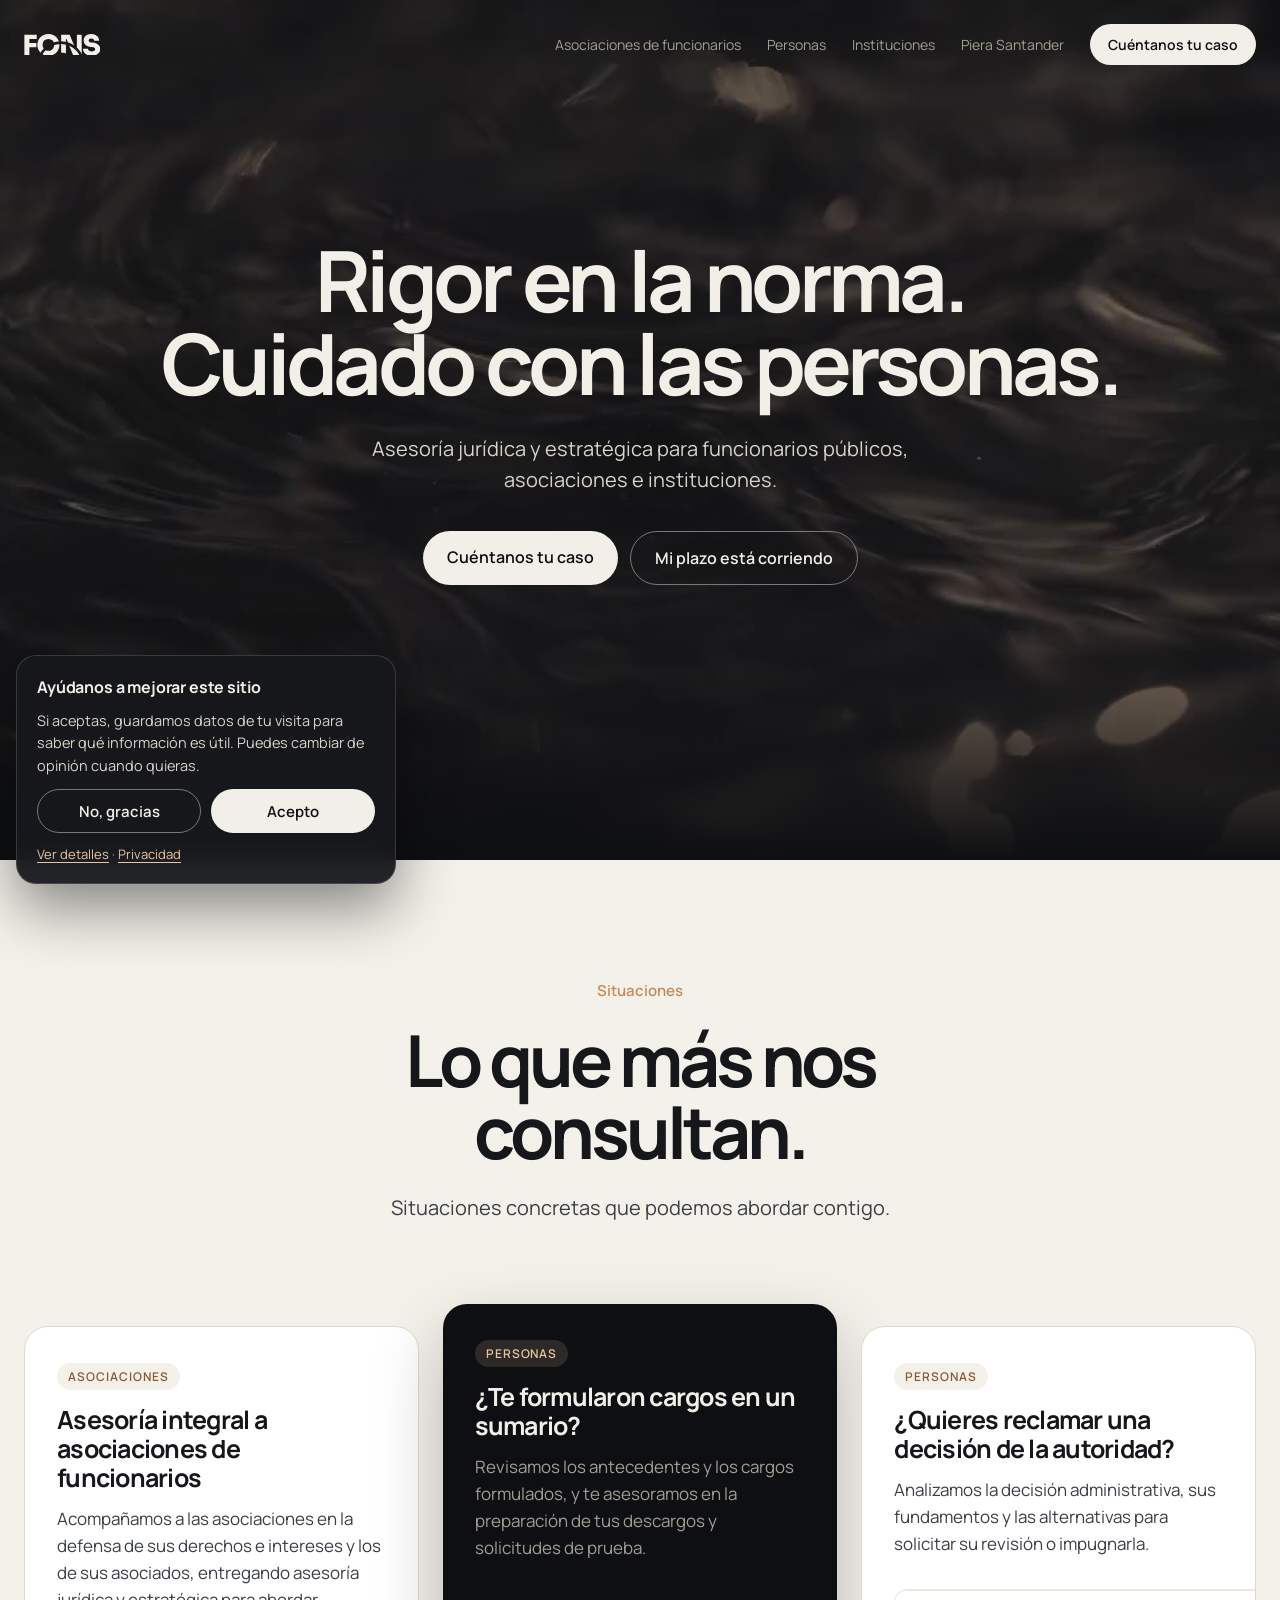
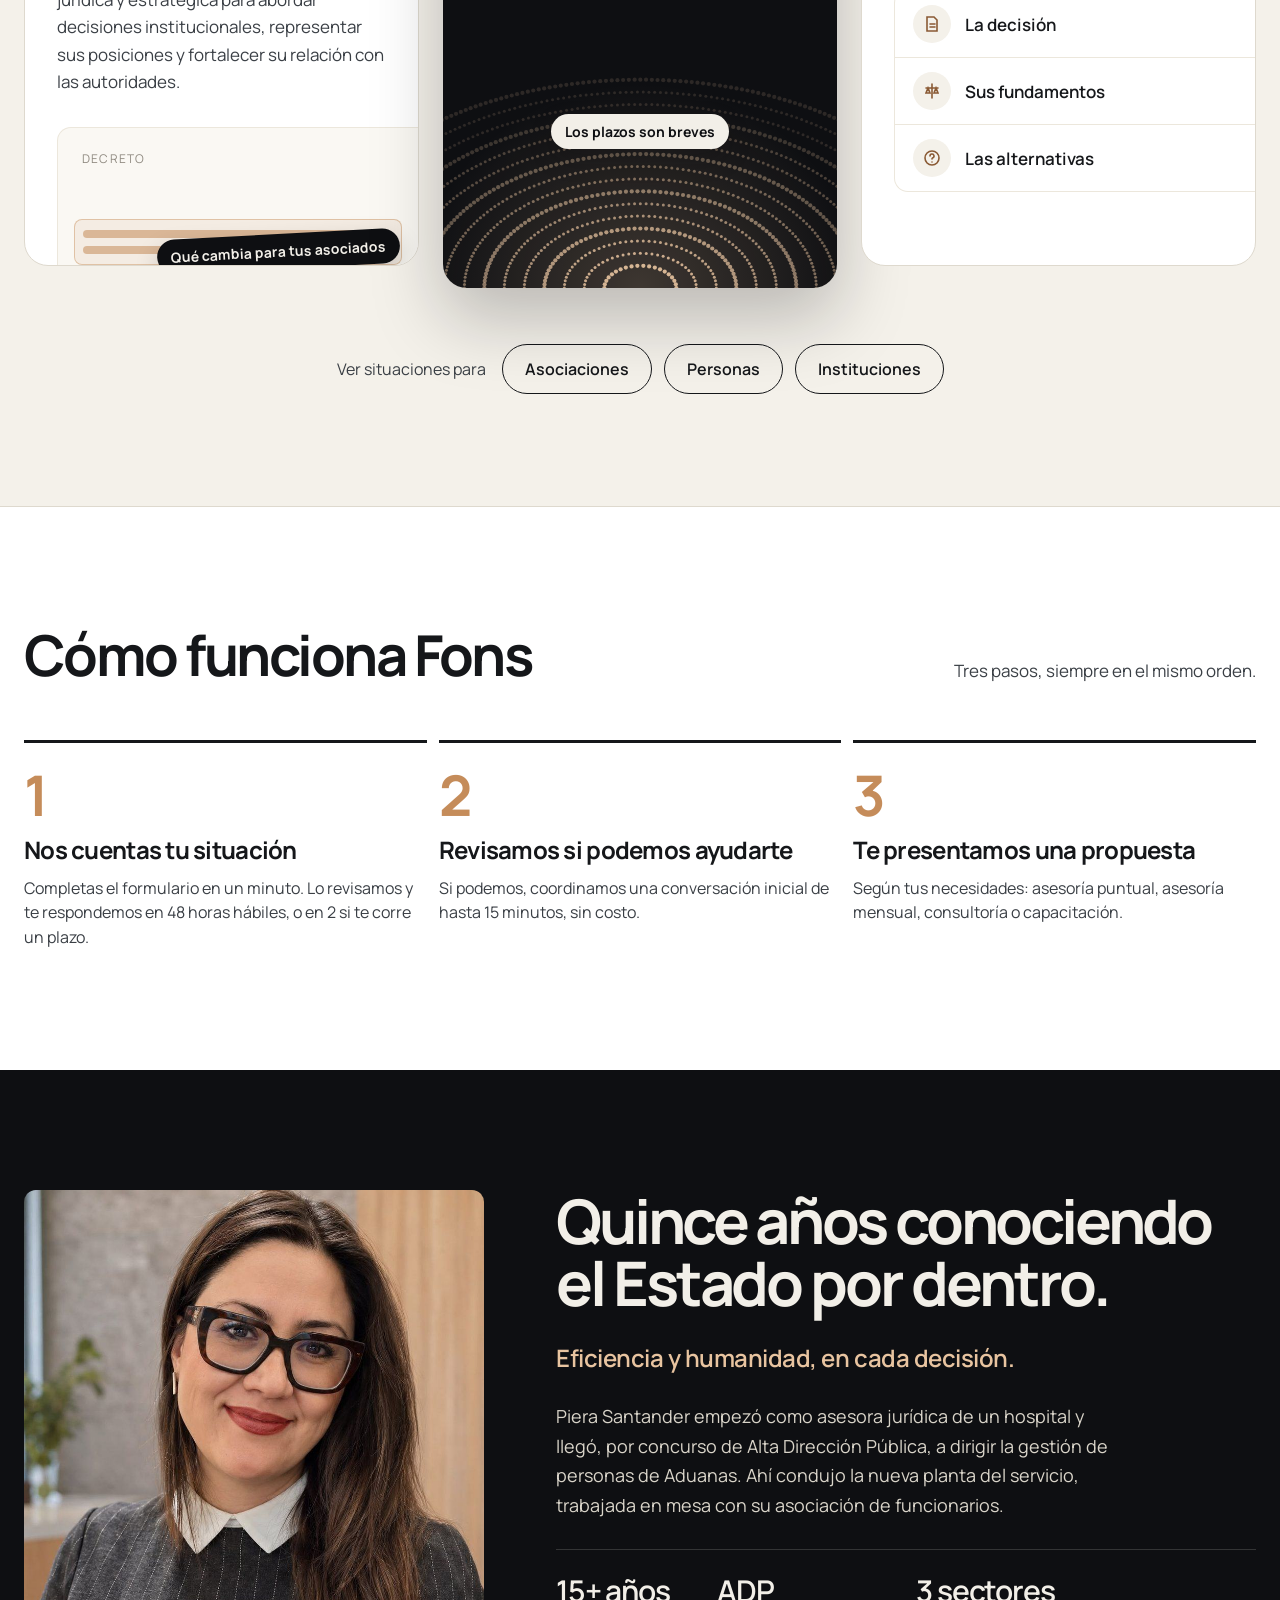
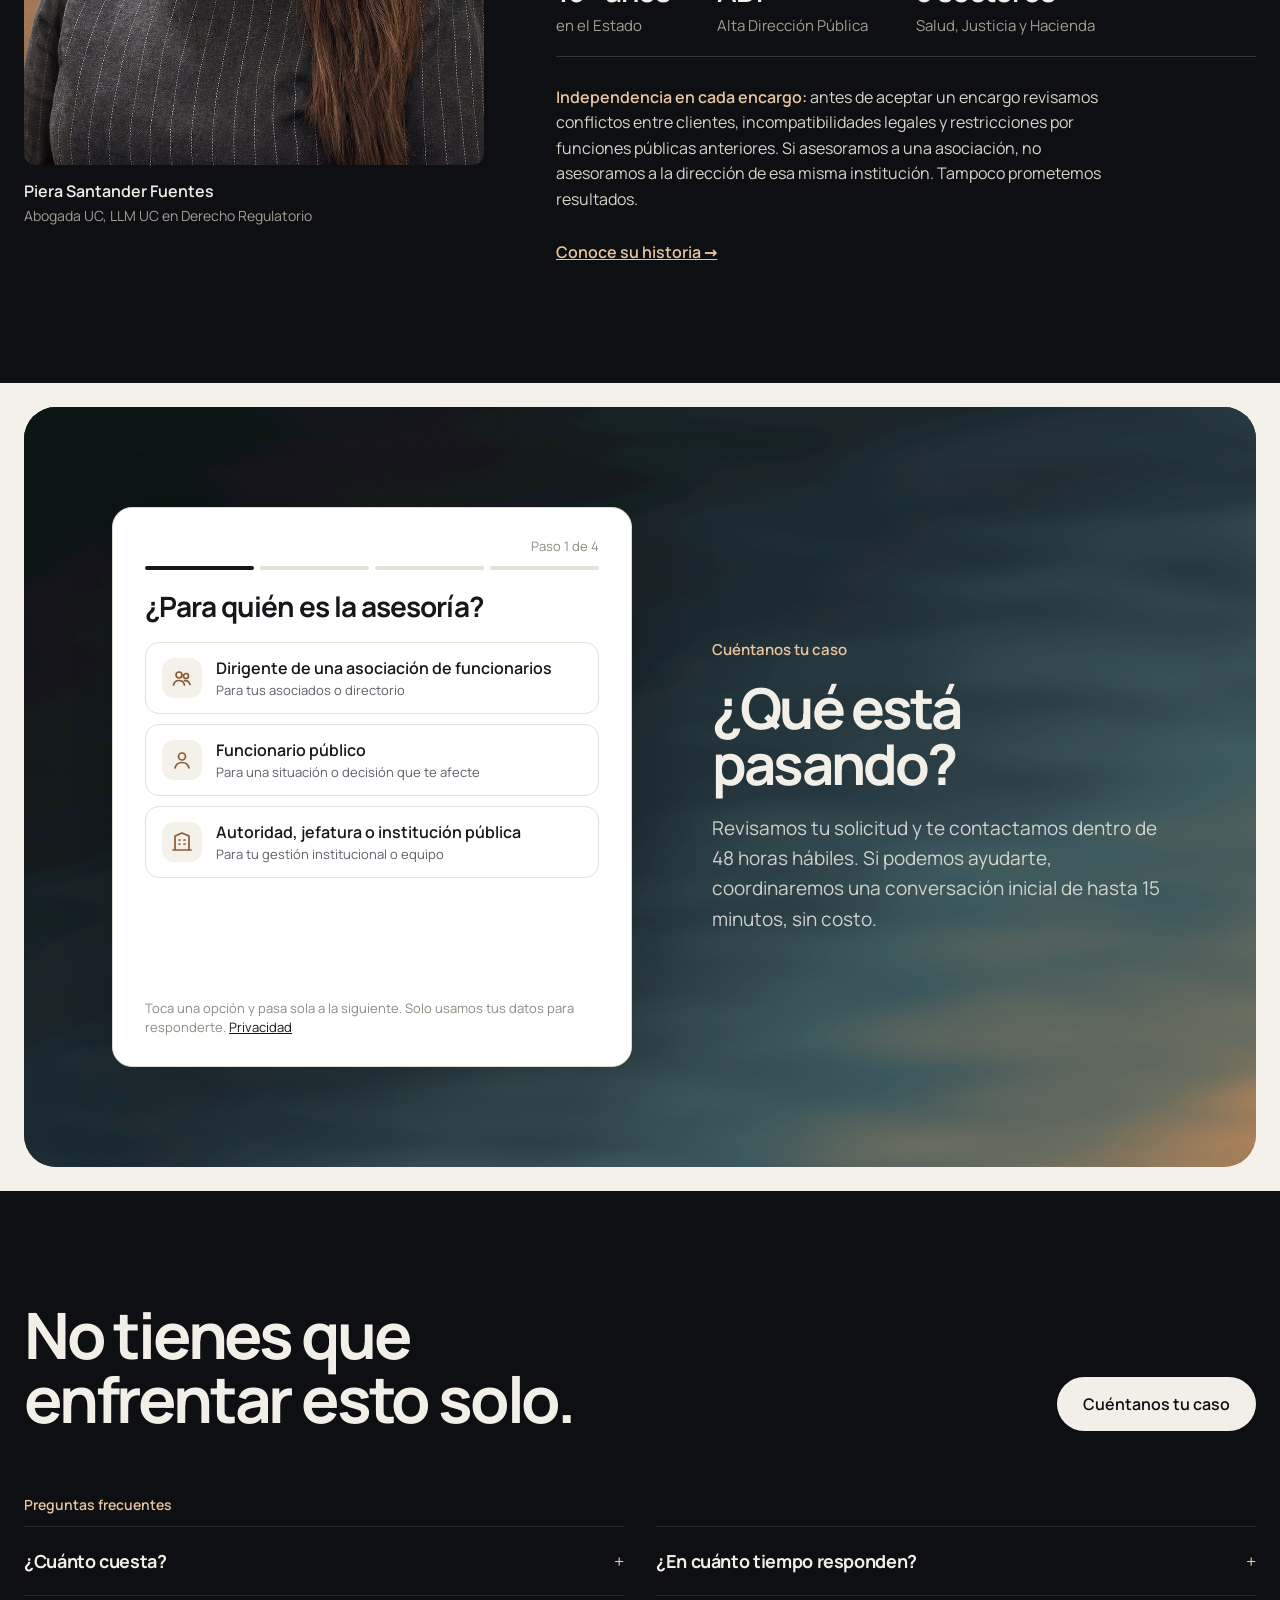
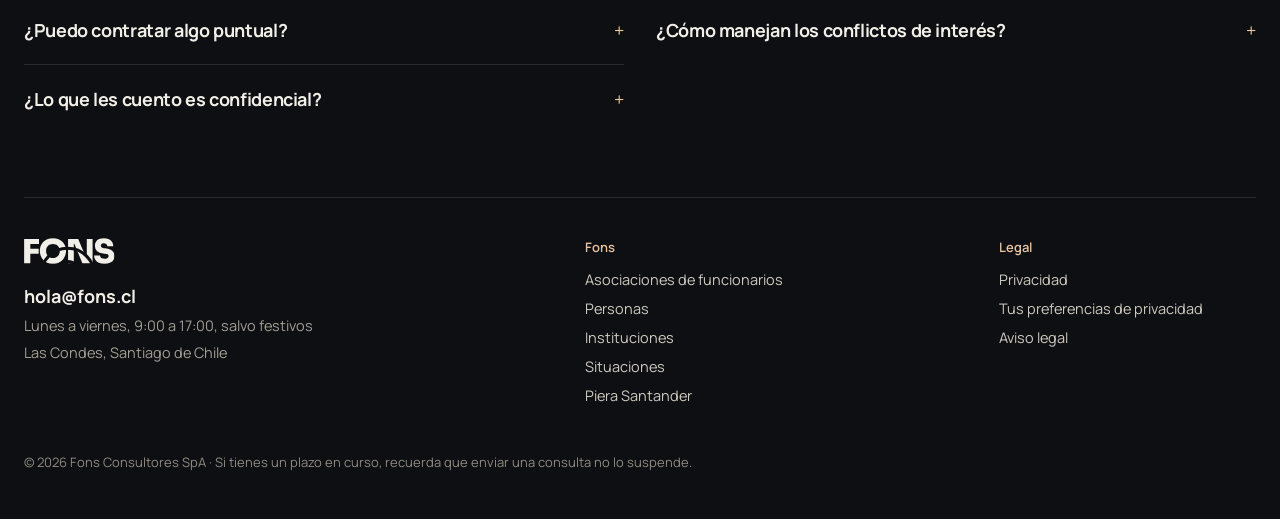
==== commit ea511533: "Footer: sin tarjeta de contacto ni botón repetido; datos de contacto en la barra final Co-Authored-B" ====
--- a/index.html
+++ b/index.html
@@ -174,8 +174,8 @@
 <span style="font-size: 14px; font-weight: 600; color: #E8C4A0">Preguntas frecuentes</span>
 <div class="faq-foot" style="display: grid; grid-template-columns: repeat(2, minmax(0, 1fr)); gap: 0 48px">
 <details style="border-top: 1px solid rgba(242,239,232,.12); padding: 22px 0"><summary style="cursor: pointer; list-style: none; display: flex; justify-content: space-between; gap: 24px; font-family: 'Manrope', system-ui, sans-serif; font-size: 22px; font-weight: 700; letter-spacing: -0.02em; color: #F2EFE8; font-size: 18px">¿Cuánto cuesta?<span aria-hidden="true" style="color: #E8C4A0; font-weight: 400">+</span></summary><p style="margin: 12px 0 0; font-size: 17px; line-height: 1.6; color: #A39E94; max-width: 64ch">Depende del encargo. Primero nos cuentas tu caso en el formulario y lo revisamos. Si podemos ayudarte, te enviamos un link para agendar una conversación de hasta 15 minutos, sin costo ni compromiso. Después te enviamos una propuesta por escrito con alcance, honorarios y condiciones.</p></details><details style="border-top: 1px solid rgba(242,239,232,.12); padding: 22px 0"><summary style="cursor: pointer; list-style: none; display: flex; justify-content: space-between; gap: 24px; font-family: 'Manrope', system-ui, sans-serif; font-size: 22px; font-weight: 700; letter-spacing: -0.02em; color: #F2EFE8; font-size: 18px">¿En cuánto tiempo responden?<span aria-hidden="true" style="color: #E8C4A0; font-weight: 400">+</span></summary><p style="margin: 12px 0 0; font-size: 17px; line-height: 1.6; color: #A39E94; max-width: 64ch">En 48 horas hábiles. Si tienes un plazo corriendo, te contactamos dentro de 2 horas hábiles para una primera evaluación, en nuestro horario: lunes a viernes, de 9:00 a 17:00, salvo festivos. Escribirnos no suspende tus plazos.</p></details><details style="border-top: 1px solid rgba(242,239,232,.12); padding: 22px 0"><summary style="cursor: pointer; list-style: none; display: flex; justify-content: space-between; gap: 24px; font-family: 'Manrope', system-ui, sans-serif; font-size: 22px; font-weight: 700; letter-spacing: -0.02em; color: #F2EFE8; font-size: 18px">¿Puedo contratar algo puntual?<span aria-hidden="true" style="color: #E8C4A0; font-weight: 400">+</span></summary><p style="margin: 12px 0 0; font-size: 17px; line-height: 1.6; color: #A39E94; max-width: 64ch">Sí. Hacemos informes jurídicos, revisión de actos administrativos, presentaciones y proyectos de consultoría sin necesidad de una asesoría permanente.</p></details><details style="border-top: 1px solid rgba(242,239,232,.12); padding: 22px 0"><summary style="cursor: pointer; list-style: none; display: flex; justify-content: space-between; gap: 24px; font-family: 'Manrope', system-ui, sans-serif; font-size: 22px; font-weight: 700; letter-spacing: -0.02em; color: #F2EFE8; font-size: 18px">¿Cómo manejan los conflictos de interés?<span aria-hidden="true" style="color: #E8C4A0; font-weight: 400">+</span></summary><p style="margin: 12px 0 0; font-size: 17px; line-height: 1.6; color: #A39E94; max-width: 64ch">Antes de aceptar un encargo revisamos conflictos con clientes actuales y anteriores, incompatibilidades legales y restricciones por funciones públicas previas. Si existe alguno, no tomamos el caso.</p></details><details style="border-top: 1px solid rgba(242,239,232,.12); padding: 22px 0"><summary style="cursor: pointer; list-style: none; display: flex; justify-content: space-between; gap: 24px; font-family: 'Manrope', system-ui, sans-serif; font-size: 22px; font-weight: 700; letter-spacing: -0.02em; color: #F2EFE8; font-size: 18px">¿Lo que les cuento es confidencial?<span aria-hidden="true" style="color: #E8C4A0; font-weight: 400">+</span></summary><p style="margin: 12px 0 0; font-size: 17px; line-height: 1.6; color: #A39E94; max-width: 64ch">Sí. Tratamos tu información con reserva y solo la conocen quienes deben evaluar o trabajar tu encargo, según nuestras obligaciones legales y profesionales.</p></details></div>
-</div><aside aria-label="Contacto" class="ft3-card"><b class="ft3-h">Contacto</b><a class="ft3-mail" href="mailto:hola@fons.cl">hola@fons.cl</a><span>Lunes a viernes, 9:00 a 17:00, salvo festivos</span><span>Las Condes, Santiago de Chile</span><a class="ft1-btn" href="#diagnostico">Cuéntanos tu caso</a></aside></div>
-<div class="ft3-bar"><a aria-label="Fons, inicio" class="ft1-logo" href="/"><svg aria-hidden="true" height="17.2" style="display: block" viewbox="70 -756 2728 780" width="60.0"><mask height="780" id="fonsS2" maskunits="userSpaceOnUse" width="2728" x="70" y="-756"><rect fill="#fff" height="780" width="2728" x="70" y="-756"></rect><path d="M579 356 A804 804 0 0 1 2187 356" fill="none" stroke="#000" stroke-width="94"></path><path d="M981 356 A402 402 0 0 1 1785 356" fill="none" stroke="#000" stroke-width="94"></path></mask><path d="M74.0 0.0V-730.0H522.0V-578.0H260.0V-435.0H511.0V-283.0H260.0V0.0ZM940.0 20.0Q840.0 20.0 766.0 -14.5Q692.0 -49.0 643.0 -105.5Q594.0 -162.0 570.0 -228.0Q546.0 -294.0 546.0 -356.0V-378.0Q546.0 -447.0 571.0 -513.5Q596.0 -580.0 646.0 -634.0Q696.0 -688.0 769.5 -720.0Q843.0 -752.0 940.0 -752.0Q1036.0 -752.0 1109.5 -720.0Q1183.0 -688.0 1233.0 -634.0Q1283.0 -580.0 1308.5 -513.5Q1334.0 -447.0 1334.0 -378.0V-356.0Q1334.0 -294.0 1309.5 -228.0Q1285.0 -162.0 1236.0 -105.5Q1187.0 -49.0 1113.0 -14.5Q1039.0 20.0 940.0 20.0ZM940.0 -154.0Q988.0 -154.0 1026.0 -170.0Q1064.0 -186.0 1091.0 -215.0Q1118.0 -244.0 1132.0 -282.5Q1146.0 -321.0 1146.0 -366.0Q1146.0 -414.0 1131.5 -453.0Q1117.0 -492.0 1090.0 -520.0Q1063.0 -548.0 1025.0 -563.0Q987.0 -578.0 940.0 -578.0Q892.0 -578.0 854.0 -563.0Q816.0 -548.0 789.0 -520.0Q762.0 -492.0 748.0 -453.0Q734.0 -414.0 734.0 -366.0Q734.0 -321.0 748.0 -282.5Q762.0 -244.0 789.0 -215.0Q816.0 -186.0 854.0 -170.0Q892.0 -154.0 940.0 -154.0ZM1396.0 0.0V-730.0H1701.0L1944.0 -148.0H1959.0V-730.0H2133.0V0.0H1826.0L1583.0 -582.0H1568.0V0.0ZM2491.0 20.0Q2389.0 20.0 2319.5 -12.0Q2250.0 -44.0 2214.5 -99.5Q2179.0 -155.0 2179.0 -227.0H2359.0Q2359.0 -201.0 2373.5 -179.5Q2388.0 -158.0 2417.0 -146.0Q2446.0 -134.0 2491.0 -134.0Q2530.0 -134.0 2557.5 -144.0Q2585.0 -154.0 2599.5 -172.0Q2614.0 -190.0 2614.0 -215.0Q2614.0 -247.0 2587.0 -264.5Q2560.0 -282.0 2496.0 -287.0L2449.0 -291.0Q2336.0 -301.0 2269.0 -362.0Q2202.0 -423.0 2202.0 -524.0Q2202.0 -596.0 2235.5 -647.0Q2269.0 -698.0 2330.0 -725.0Q2391.0 -752.0 2474.0 -752.0Q2564.0 -752.0 2626.5 -722.0Q2689.0 -692.0 2722.0 -637.5Q2755.0 -583.0 2755.0 -511.0H2575.0Q2575.0 -535.0 2563.0 -555.0Q2551.0 -575.0 2528.5 -586.5Q2506.0 -598.0 2474.0 -598.0Q2444.0 -598.0 2423.5 -588.5Q2403.0 -579.0 2392.5 -562.0Q2382.0 -545.0 2382.0 -524.0Q2382.0 -496.0 2401.0 -476.0Q2420.0 -456.0 2467.0 -452.0L2514.0 -448.0Q2596.0 -441.0 2659.0 -412.5Q2722.0 -384.0 2758.0 -335.0Q2794.0 -286.0 2794.0 -215.0Q2794.0 -144.0 2757.5 -91.0Q2721.0 -38.0 2653.5 -9.0Q2586.0 20.0 2491.0 20.0Z" fill="#F2EFE8" mask="url(#fonsS2)"></path></svg></a><nav aria-label="Pie de página" class="ft3-nav"><a href="/directorios/">Asociaciones de funcionarios</a><a href="/funcionarios/">Personas</a><a href="/instituciones/">Instituciones</a><a href="/situaciones/">Situaciones</a><a href="/piera-santander/">Piera Santander</a></nav><span class="ft1-legal"><a href="/privacidad/">Privacidad</a><a href="/aviso-legal/">Aviso legal</a></span></div><p class="ft1-nota">© 2026 Fons Consultores SpA · Si tienes un plazo en curso, recuerda que enviar una consulta no lo suspende.</p>
+</div></div>
+<div class="ft3-bar"><div class="ft3-marca"><a aria-label="Fons, inicio" class="ft1-logo" href="/"><svg aria-hidden="true" height="17.2" style="display: block" viewbox="70 -756 2728 780" width="60.0"><mask height="780" id="fonsS2" maskunits="userSpaceOnUse" width="2728" x="70" y="-756"><rect fill="#fff" height="780" width="2728" x="70" y="-756"></rect><path d="M579 356 A804 804 0 0 1 2187 356" fill="none" stroke="#000" stroke-width="94"></path><path d="M981 356 A402 402 0 0 1 1785 356" fill="none" stroke="#000" stroke-width="94"></path></mask><path d="M74.0 0.0V-730.0H522.0V-578.0H260.0V-435.0H511.0V-283.0H260.0V0.0ZM940.0 20.0Q840.0 20.0 766.0 -14.5Q692.0 -49.0 643.0 -105.5Q594.0 -162.0 570.0 -228.0Q546.0 -294.0 546.0 -356.0V-378.0Q546.0 -447.0 571.0 -513.5Q596.0 -580.0 646.0 -634.0Q696.0 -688.0 769.5 -720.0Q843.0 -752.0 940.0 -752.0Q1036.0 -752.0 1109.5 -720.0Q1183.0 -688.0 1233.0 -634.0Q1283.0 -580.0 1308.5 -513.5Q1334.0 -447.0 1334.0 -378.0V-356.0Q1334.0 -294.0 1309.5 -228.0Q1285.0 -162.0 1236.0 -105.5Q1187.0 -49.0 1113.0 -14.5Q1039.0 20.0 940.0 20.0ZM940.0 -154.0Q988.0 -154.0 1026.0 -170.0Q1064.0 -186.0 1091.0 -215.0Q1118.0 -244.0 1132.0 -282.5Q1146.0 -321.0 1146.0 -366.0Q1146.0 -414.0 1131.5 -453.0Q1117.0 -492.0 1090.0 -520.0Q1063.0 -548.0 1025.0 -563.0Q987.0 -578.0 940.0 -578.0Q892.0 -578.0 854.0 -563.0Q816.0 -548.0 789.0 -520.0Q762.0 -492.0 748.0 -453.0Q734.0 -414.0 734.0 -366.0Q734.0 -321.0 748.0 -282.5Q762.0 -244.0 789.0 -215.0Q816.0 -186.0 854.0 -170.0Q892.0 -154.0 940.0 -154.0ZM1396.0 0.0V-730.0H1701.0L1944.0 -148.0H1959.0V-730.0H2133.0V0.0H1826.0L1583.0 -582.0H1568.0V0.0ZM2491.0 20.0Q2389.0 20.0 2319.5 -12.0Q2250.0 -44.0 2214.5 -99.5Q2179.0 -155.0 2179.0 -227.0H2359.0Q2359.0 -201.0 2373.5 -179.5Q2388.0 -158.0 2417.0 -146.0Q2446.0 -134.0 2491.0 -134.0Q2530.0 -134.0 2557.5 -144.0Q2585.0 -154.0 2599.5 -172.0Q2614.0 -190.0 2614.0 -215.0Q2614.0 -247.0 2587.0 -264.5Q2560.0 -282.0 2496.0 -287.0L2449.0 -291.0Q2336.0 -301.0 2269.0 -362.0Q2202.0 -423.0 2202.0 -524.0Q2202.0 -596.0 2235.5 -647.0Q2269.0 -698.0 2330.0 -725.0Q2391.0 -752.0 2474.0 -752.0Q2564.0 -752.0 2626.5 -722.0Q2689.0 -692.0 2722.0 -637.5Q2755.0 -583.0 2755.0 -511.0H2575.0Q2575.0 -535.0 2563.0 -555.0Q2551.0 -575.0 2528.5 -586.5Q2506.0 -598.0 2474.0 -598.0Q2444.0 -598.0 2423.5 -588.5Q2403.0 -579.0 2392.5 -562.0Q2382.0 -545.0 2382.0 -524.0Q2382.0 -496.0 2401.0 -476.0Q2420.0 -456.0 2467.0 -452.0L2514.0 -448.0Q2596.0 -441.0 2659.0 -412.5Q2722.0 -384.0 2758.0 -335.0Q2794.0 -286.0 2794.0 -215.0Q2794.0 -144.0 2757.5 -91.0Q2721.0 -38.0 2653.5 -9.0Q2586.0 20.0 2491.0 20.0Z" fill="#F2EFE8" mask="url(#fonsS2)"></path></svg></a><a class="ft3-mail" href="mailto:hola@fons.cl">hola@fons.cl</a><span>Lunes a viernes, 9:00 a 17:00, salvo festivos</span><span>Las Condes, Santiago de Chile</span></div><nav aria-label="Pie de página" class="ft3-col"><b>Fons</b><a href="/directorios/">Asociaciones de funcionarios</a><a href="/funcionarios/">Personas</a><a href="/instituciones/">Instituciones</a><a href="/situaciones/">Situaciones</a><a href="/piera-santander/">Piera Santander</a></nav><div class="ft3-col"><b>Legal</b><span class="ft1-legal"><a href="/privacidad/">Privacidad</a><a href="/aviso-legal/">Aviso legal</a></span></div></div><p class="ft1-nota">© 2026 Fons Consultores SpA · Si tienes un plazo en curso, recuerda que enviar una consulta no lo suspende.</p>
 </div>
 </footer>
 </div>
--- a/assets/site.css
+++ b/assets/site.css
@@ -465,7 +465,7 @@
 @media (max-width: 800px) { .cap-banner .tpe-in { grid-template-columns: 1fr; grid-template-areas: "k" "h" "p" "btn"; padding: 32px 24px; } .cap-banner .tpe-cta { justify-self: start; margin-top: 8px; } }
 
 /* "Cómo trabajamos" como espacio definido */
-.bloque-def { background: #ECE7DC; border-radius: 28px; padding: 48px; scroll-margin-top: 80px; }
+.bloque-def { background: #ECE7DC; border-radius: 28px; padding: 56px 56px 48px !important; scroll-margin-top: 80px; }
 @media (max-width: 800px) { .bloque-def { padding: 28px 20px; } }
 
 /* Submenú de la página de Piera */
@@ -511,3 +511,39 @@
 .ft3-nav a { color: #CFCAC0; text-decoration: none; }
 .ft3-nav a:hover { color: #F2EFE8; text-decoration: underline; }
 @media (max-width: 900px) { .ft3 { grid-template-columns: 1fr; } .ft3 .faq-foot { grid-template-columns: 1fr !important; } .ft3-bar { flex-direction: column; align-items: flex-start; } }
+
+/* ---------- Quiénes somos: tarjetas iguales y trayectoria desplegable (ronda 8) ---------- */
+.qs-row { align-items: stretch !important; }
+.qs-card { display: flex !important; flex-direction: column; }
+.qs-card .qs-chips { margin-top: auto; padding-top: 8px; }
+.qs-card > a:last-child { margin-top: 0 !important; }
+.qs-mas { align-self: stretch; }
+.qs-mas > summary { list-style: none; cursor: pointer; display: inline-flex; align-items: center; gap: 8px; min-height: 44px; padding: 0 16px; border: 1px solid #DED9CE; border-radius: 999px; font-size: 14px; font-weight: 700; color: #15171A; }
+.qs-mas > summary::-webkit-details-marker { display: none; }
+.qs-mas > summary:hover { border-color: #15171A; }
+.qs-mas > summary:focus-visible { outline: 2px solid #C58C5A; outline-offset: 2px; }
+.qs-mas > summary i { font-style: normal; transition: transform .2s; }
+.qs-mas[open] > summary i { transform: rotate(180deg); }
+.qs-mas > summary .b, .qs-mas[open] > summary .a { display: none; }
+.qs-mas[open] > summary .b { display: inline; }
+.qs-mas-c { margin-top: 16px; border-left: 2px solid #E8C4A0; padding-left: 16px; display: flex; flex-direction: column; gap: 12px; }
+.qs-mas-c p { margin: 0; font-size: 16px; line-height: 1.6; color: #3A3F45; }
+.qs-mas-c ul { margin: 0; padding-left: 18px; font-size: 15.5px; line-height: 1.7; color: #3A3F45; }
+.qs-card .qs-chips { min-height: 92px; align-content: flex-start; }
+/* Tarjetas de servicios: siempre del mismo tamaño, abiertas o cerradas */
+.ins-grid { align-items: stretch !important; }
+.ins-card { min-height: 0; }
+.ins-card > p:not(.ins-lead) { flex: 1; }
+/* Footer sin tarjeta de contacto: datos ordenados en la barra final (12 nov) */
+.ft3 { grid-template-columns: 1fr !important; }
+.ft3-bar { display: grid !important; grid-template-columns: minmax(0, 1.4fr) minmax(0, 1fr) minmax(0, .7fr); gap: 32px 48px; align-items: start !important; padding-top: 40px; }
+.ft3-marca { display: flex; flex-direction: column; gap: 8px; color: #A39E94; font-size: 14.5px; }
+.ft3-marca .ft1-logo { margin-bottom: 12px; }
+.ft3-mail { font-size: 18px !important; }
+.ft3-col { display: flex; flex-direction: column; gap: 10px; font-size: 14.5px; }
+.ft3-col b { font-size: 13px; font-weight: 600; color: #E8C4A0; margin-bottom: 4px; }
+.ft3-col a { color: #CFCAC0; text-decoration: none; }
+.ft3-col a:hover { color: #F2EFE8; text-decoration: underline; }
+.ft3-col .ft1-legal { flex-direction: column; align-items: flex-start; gap: 10px; }
+@media (max-width: 900px) { .ft3-bar { grid-template-columns: 1fr 1fr; } .ft3-marca { grid-column: 1 / -1; } }
+.ft3-bar .ft3-col { padding: 0 !important; background: none !important; border: 0 !important; position: static !important; }
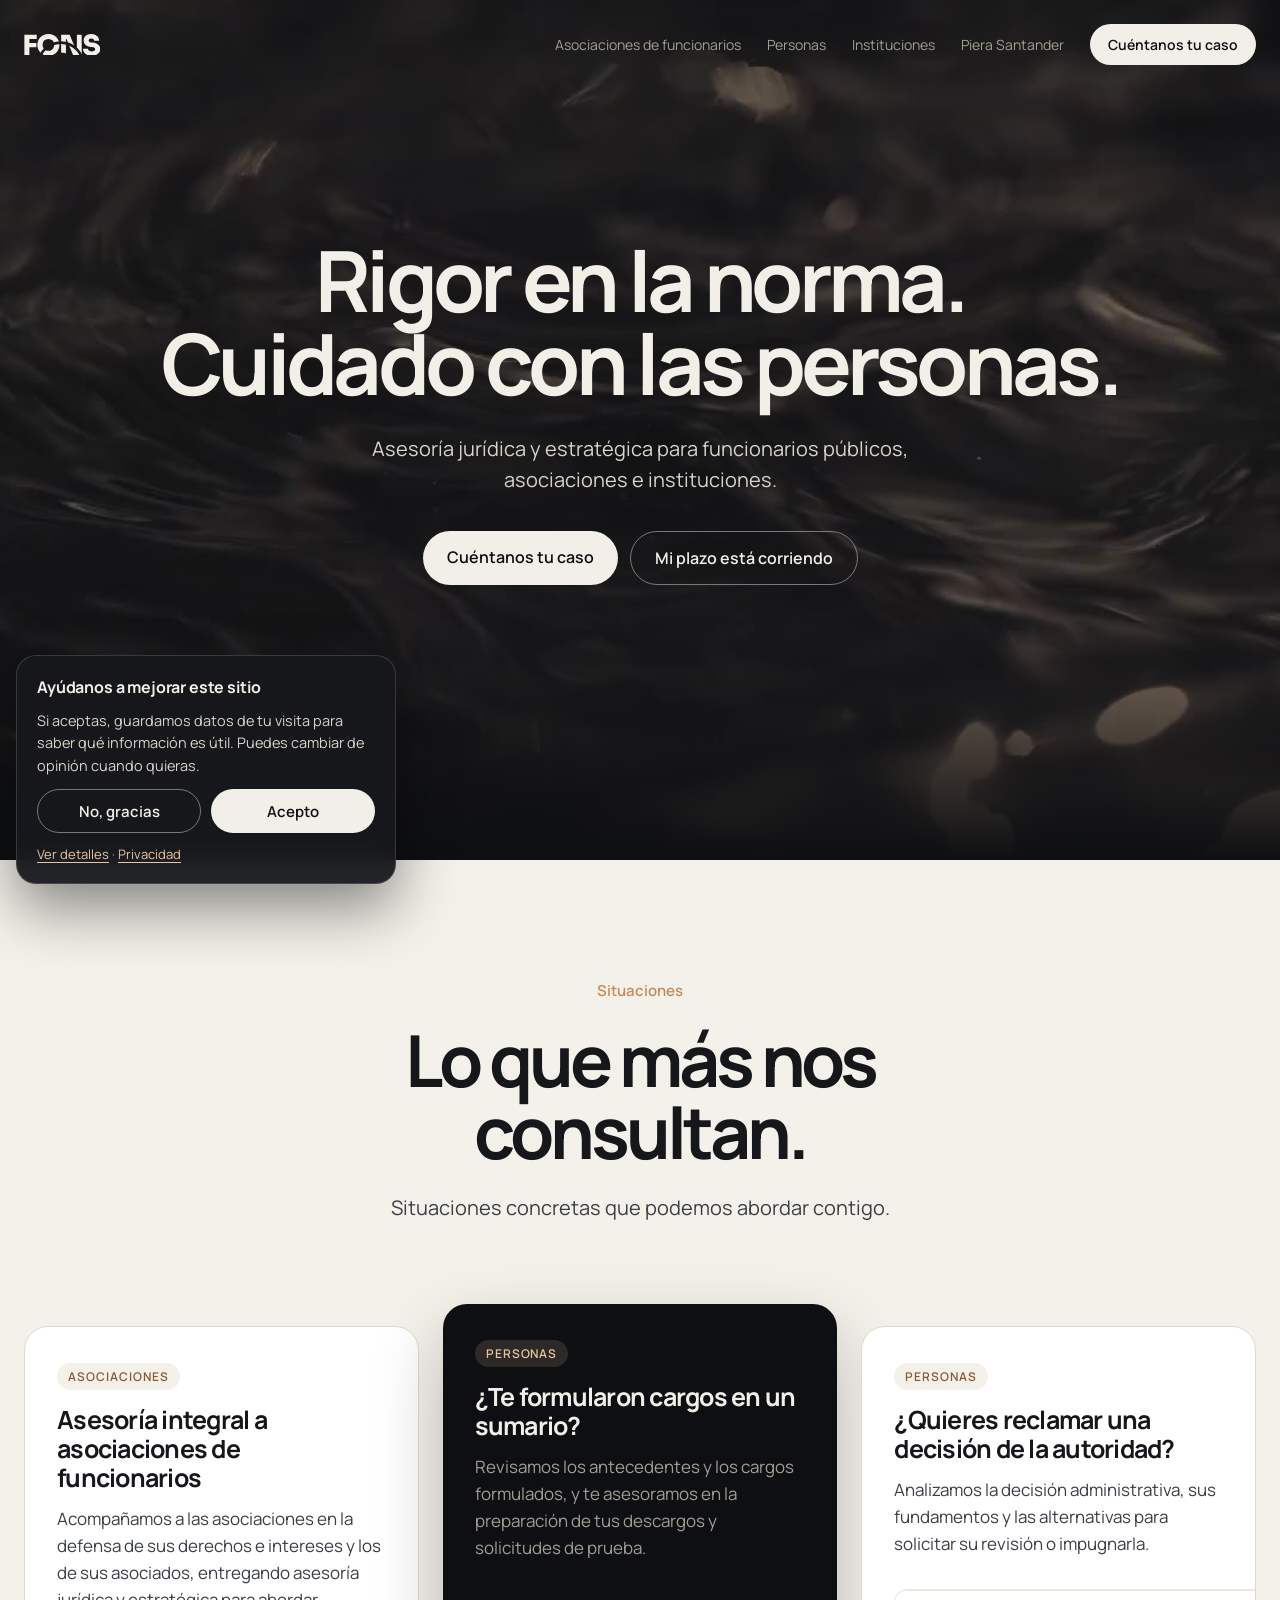
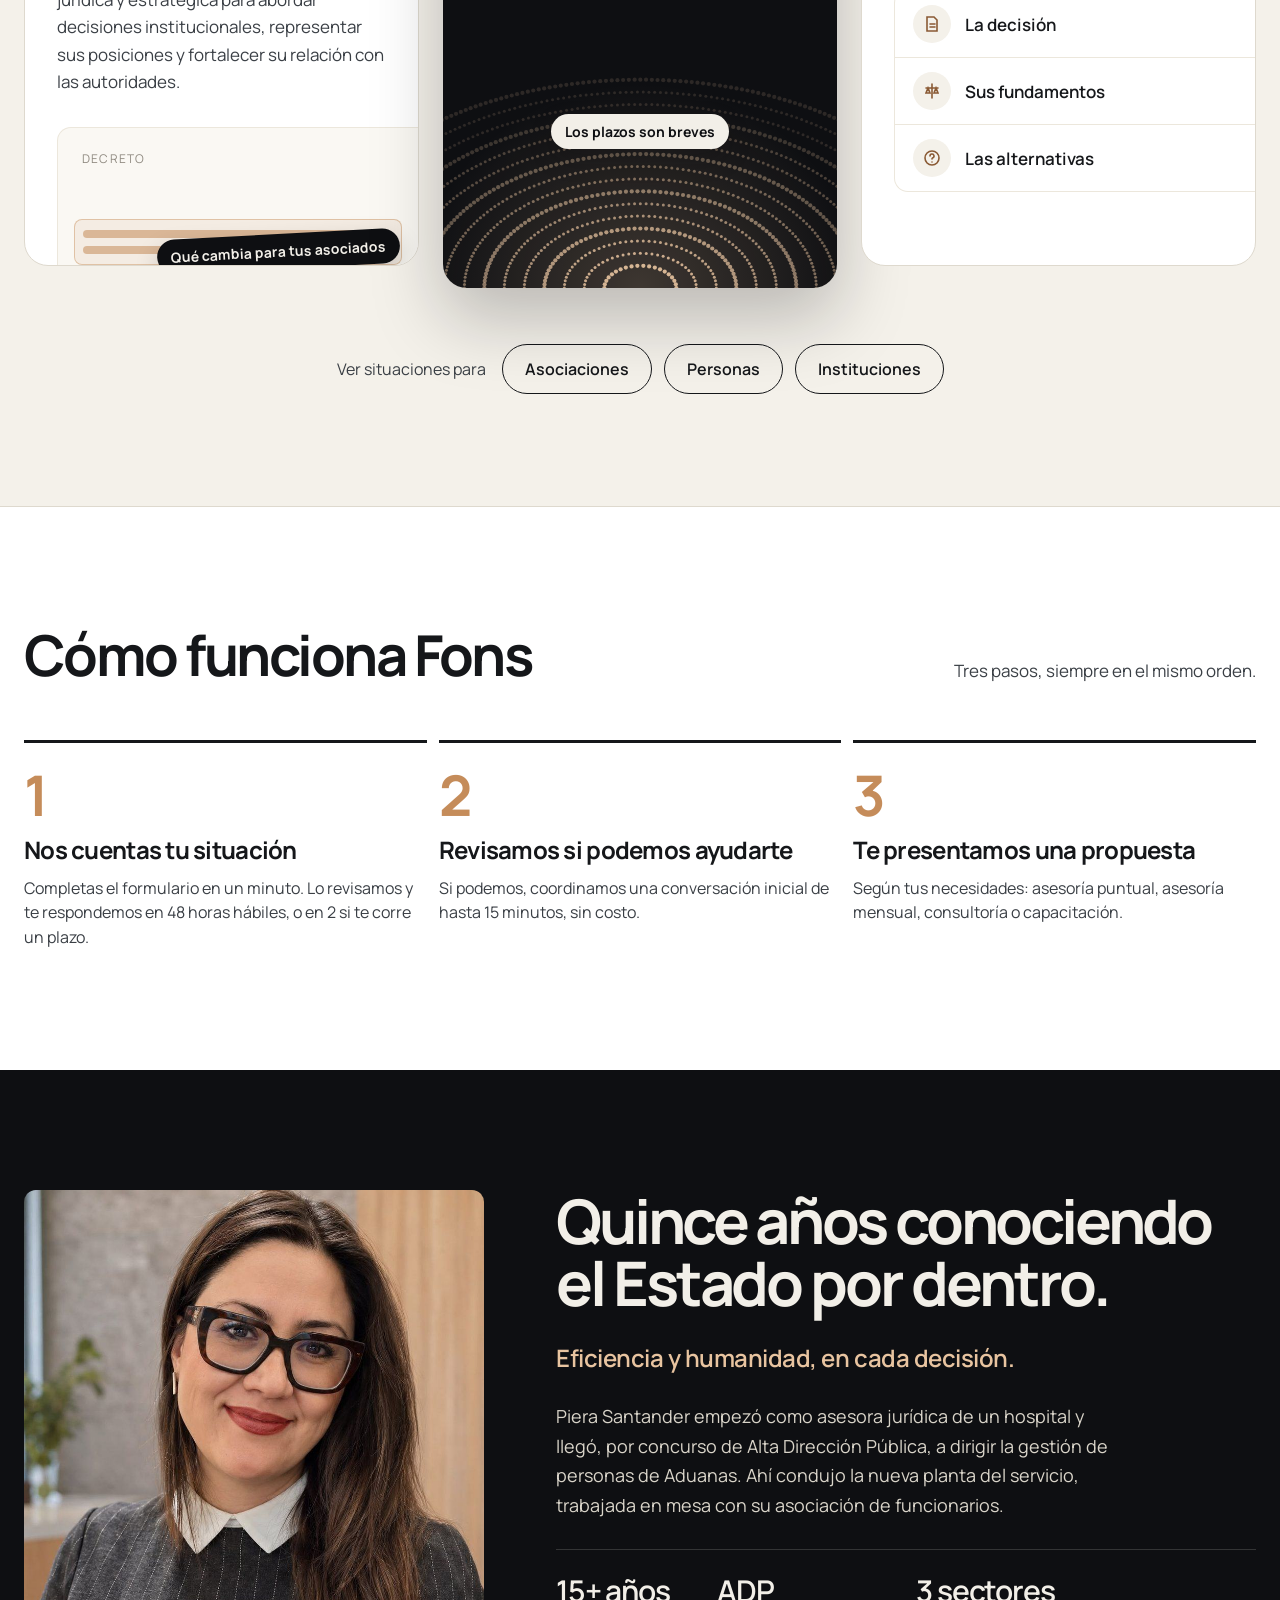
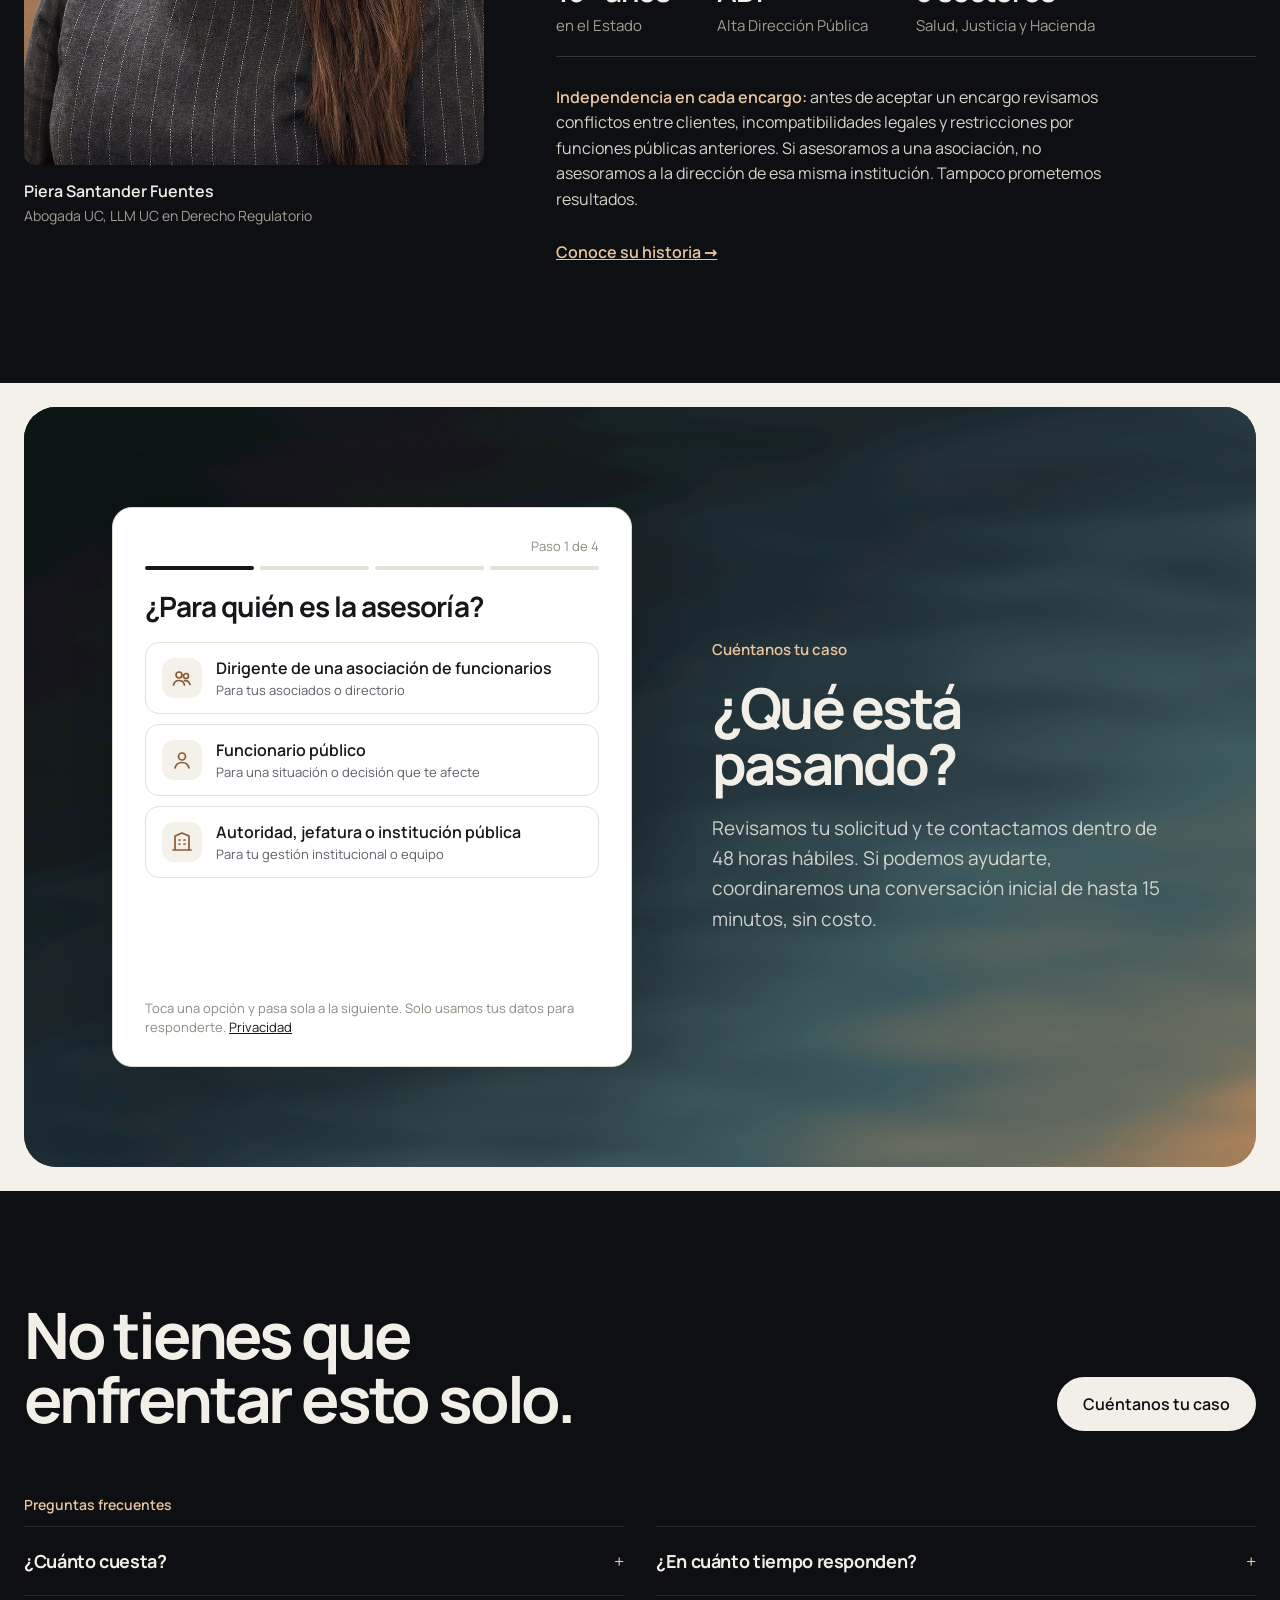
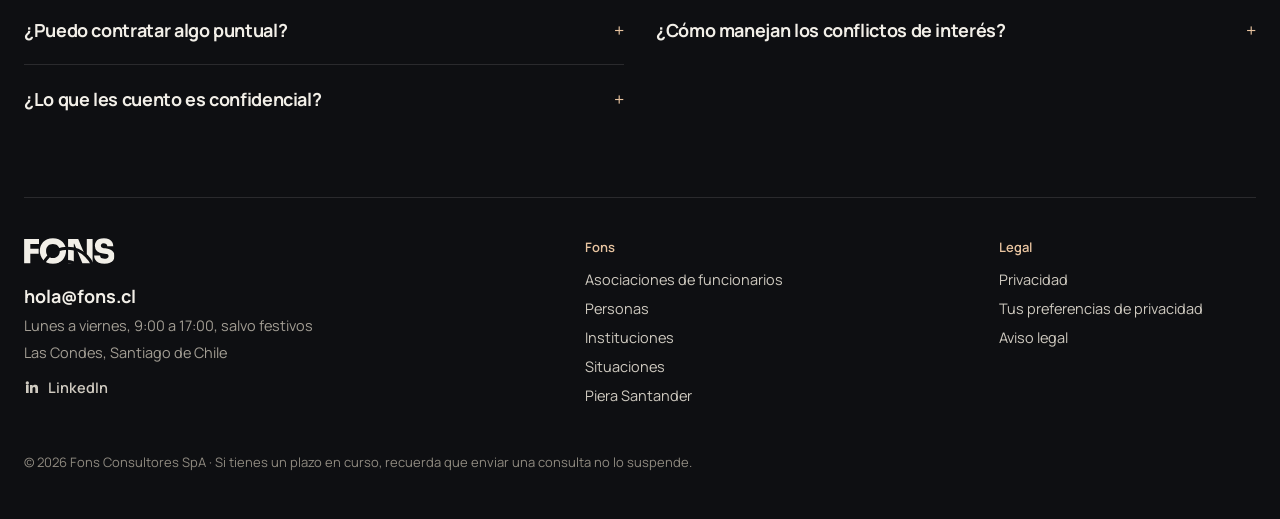
==== commit d4f53f54: "Footer: enlace a LinkedIn de Fons Co-Authored-By: Claude Opus 5.5 <noreply@anthropic.com> Claude-Ses" ====
--- a/index.html
+++ b/index.html
@@ -175,7 +175,7 @@
 <div class="faq-foot" style="display: grid; grid-template-columns: repeat(2, minmax(0, 1fr)); gap: 0 48px">
 <details style="border-top: 1px solid rgba(242,239,232,.12); padding: 22px 0"><summary style="cursor: pointer; list-style: none; display: flex; justify-content: space-between; gap: 24px; font-family: 'Manrope', system-ui, sans-serif; font-size: 22px; font-weight: 700; letter-spacing: -0.02em; color: #F2EFE8; font-size: 18px">¿Cuánto cuesta?<span aria-hidden="true" style="color: #E8C4A0; font-weight: 400">+</span></summary><p style="margin: 12px 0 0; font-size: 17px; line-height: 1.6; color: #A39E94; max-width: 64ch">Depende del encargo. Primero nos cuentas tu caso en el formulario y lo revisamos. Si podemos ayudarte, te enviamos un link para agendar una conversación de hasta 15 minutos, sin costo ni compromiso. Después te enviamos una propuesta por escrito con alcance, honorarios y condiciones.</p></details><details style="border-top: 1px solid rgba(242,239,232,.12); padding: 22px 0"><summary style="cursor: pointer; list-style: none; display: flex; justify-content: space-between; gap: 24px; font-family: 'Manrope', system-ui, sans-serif; font-size: 22px; font-weight: 700; letter-spacing: -0.02em; color: #F2EFE8; font-size: 18px">¿En cuánto tiempo responden?<span aria-hidden="true" style="color: #E8C4A0; font-weight: 400">+</span></summary><p style="margin: 12px 0 0; font-size: 17px; line-height: 1.6; color: #A39E94; max-width: 64ch">En 48 horas hábiles. Si tienes un plazo corriendo, te contactamos dentro de 2 horas hábiles para una primera evaluación, en nuestro horario: lunes a viernes, de 9:00 a 17:00, salvo festivos. Escribirnos no suspende tus plazos.</p></details><details style="border-top: 1px solid rgba(242,239,232,.12); padding: 22px 0"><summary style="cursor: pointer; list-style: none; display: flex; justify-content: space-between; gap: 24px; font-family: 'Manrope', system-ui, sans-serif; font-size: 22px; font-weight: 700; letter-spacing: -0.02em; color: #F2EFE8; font-size: 18px">¿Puedo contratar algo puntual?<span aria-hidden="true" style="color: #E8C4A0; font-weight: 400">+</span></summary><p style="margin: 12px 0 0; font-size: 17px; line-height: 1.6; color: #A39E94; max-width: 64ch">Sí. Hacemos informes jurídicos, revisión de actos administrativos, presentaciones y proyectos de consultoría sin necesidad de una asesoría permanente.</p></details><details style="border-top: 1px solid rgba(242,239,232,.12); padding: 22px 0"><summary style="cursor: pointer; list-style: none; display: flex; justify-content: space-between; gap: 24px; font-family: 'Manrope', system-ui, sans-serif; font-size: 22px; font-weight: 700; letter-spacing: -0.02em; color: #F2EFE8; font-size: 18px">¿Cómo manejan los conflictos de interés?<span aria-hidden="true" style="color: #E8C4A0; font-weight: 400">+</span></summary><p style="margin: 12px 0 0; font-size: 17px; line-height: 1.6; color: #A39E94; max-width: 64ch">Antes de aceptar un encargo revisamos conflictos con clientes actuales y anteriores, incompatibilidades legales y restricciones por funciones públicas previas. Si existe alguno, no tomamos el caso.</p></details><details style="border-top: 1px solid rgba(242,239,232,.12); padding: 22px 0"><summary style="cursor: pointer; list-style: none; display: flex; justify-content: space-between; gap: 24px; font-family: 'Manrope', system-ui, sans-serif; font-size: 22px; font-weight: 700; letter-spacing: -0.02em; color: #F2EFE8; font-size: 18px">¿Lo que les cuento es confidencial?<span aria-hidden="true" style="color: #E8C4A0; font-weight: 400">+</span></summary><p style="margin: 12px 0 0; font-size: 17px; line-height: 1.6; color: #A39E94; max-width: 64ch">Sí. Tratamos tu información con reserva y solo la conocen quienes deben evaluar o trabajar tu encargo, según nuestras obligaciones legales y profesionales.</p></details></div>
 </div></div>
-<div class="ft3-bar"><div class="ft3-marca"><a aria-label="Fons, inicio" class="ft1-logo" href="/"><svg aria-hidden="true" height="17.2" style="display: block" viewbox="70 -756 2728 780" width="60.0"><mask height="780" id="fonsS2" maskunits="userSpaceOnUse" width="2728" x="70" y="-756"><rect fill="#fff" height="780" width="2728" x="70" y="-756"></rect><path d="M579 356 A804 804 0 0 1 2187 356" fill="none" stroke="#000" stroke-width="94"></path><path d="M981 356 A402 402 0 0 1 1785 356" fill="none" stroke="#000" stroke-width="94"></path></mask><path d="M74.0 0.0V-730.0H522.0V-578.0H260.0V-435.0H511.0V-283.0H260.0V0.0ZM940.0 20.0Q840.0 20.0 766.0 -14.5Q692.0 -49.0 643.0 -105.5Q594.0 -162.0 570.0 -228.0Q546.0 -294.0 546.0 -356.0V-378.0Q546.0 -447.0 571.0 -513.5Q596.0 -580.0 646.0 -634.0Q696.0 -688.0 769.5 -720.0Q843.0 -752.0 940.0 -752.0Q1036.0 -752.0 1109.5 -720.0Q1183.0 -688.0 1233.0 -634.0Q1283.0 -580.0 1308.5 -513.5Q1334.0 -447.0 1334.0 -378.0V-356.0Q1334.0 -294.0 1309.5 -228.0Q1285.0 -162.0 1236.0 -105.5Q1187.0 -49.0 1113.0 -14.5Q1039.0 20.0 940.0 20.0ZM940.0 -154.0Q988.0 -154.0 1026.0 -170.0Q1064.0 -186.0 1091.0 -215.0Q1118.0 -244.0 1132.0 -282.5Q1146.0 -321.0 1146.0 -366.0Q1146.0 -414.0 1131.5 -453.0Q1117.0 -492.0 1090.0 -520.0Q1063.0 -548.0 1025.0 -563.0Q987.0 -578.0 940.0 -578.0Q892.0 -578.0 854.0 -563.0Q816.0 -548.0 789.0 -520.0Q762.0 -492.0 748.0 -453.0Q734.0 -414.0 734.0 -366.0Q734.0 -321.0 748.0 -282.5Q762.0 -244.0 789.0 -215.0Q816.0 -186.0 854.0 -170.0Q892.0 -154.0 940.0 -154.0ZM1396.0 0.0V-730.0H1701.0L1944.0 -148.0H1959.0V-730.0H2133.0V0.0H1826.0L1583.0 -582.0H1568.0V0.0ZM2491.0 20.0Q2389.0 20.0 2319.5 -12.0Q2250.0 -44.0 2214.5 -99.5Q2179.0 -155.0 2179.0 -227.0H2359.0Q2359.0 -201.0 2373.5 -179.5Q2388.0 -158.0 2417.0 -146.0Q2446.0 -134.0 2491.0 -134.0Q2530.0 -134.0 2557.5 -144.0Q2585.0 -154.0 2599.5 -172.0Q2614.0 -190.0 2614.0 -215.0Q2614.0 -247.0 2587.0 -264.5Q2560.0 -282.0 2496.0 -287.0L2449.0 -291.0Q2336.0 -301.0 2269.0 -362.0Q2202.0 -423.0 2202.0 -524.0Q2202.0 -596.0 2235.5 -647.0Q2269.0 -698.0 2330.0 -725.0Q2391.0 -752.0 2474.0 -752.0Q2564.0 -752.0 2626.5 -722.0Q2689.0 -692.0 2722.0 -637.5Q2755.0 -583.0 2755.0 -511.0H2575.0Q2575.0 -535.0 2563.0 -555.0Q2551.0 -575.0 2528.5 -586.5Q2506.0 -598.0 2474.0 -598.0Q2444.0 -598.0 2423.5 -588.5Q2403.0 -579.0 2392.5 -562.0Q2382.0 -545.0 2382.0 -524.0Q2382.0 -496.0 2401.0 -476.0Q2420.0 -456.0 2467.0 -452.0L2514.0 -448.0Q2596.0 -441.0 2659.0 -412.5Q2722.0 -384.0 2758.0 -335.0Q2794.0 -286.0 2794.0 -215.0Q2794.0 -144.0 2757.5 -91.0Q2721.0 -38.0 2653.5 -9.0Q2586.0 20.0 2491.0 20.0Z" fill="#F2EFE8" mask="url(#fonsS2)"></path></svg></a><a class="ft3-mail" href="mailto:hola@fons.cl">hola@fons.cl</a><span>Lunes a viernes, 9:00 a 17:00, salvo festivos</span><span>Las Condes, Santiago de Chile</span></div><nav aria-label="Pie de página" class="ft3-col"><b>Fons</b><a href="/directorios/">Asociaciones de funcionarios</a><a href="/funcionarios/">Personas</a><a href="/instituciones/">Instituciones</a><a href="/situaciones/">Situaciones</a><a href="/piera-santander/">Piera Santander</a></nav><div class="ft3-col"><b>Legal</b><span class="ft1-legal"><a href="/privacidad/">Privacidad</a><a href="/aviso-legal/">Aviso legal</a></span></div></div><p class="ft1-nota">© 2026 Fons Consultores SpA · Si tienes un plazo en curso, recuerda que enviar una consulta no lo suspende.</p>
+<div class="ft3-bar"><div class="ft3-marca"><a aria-label="Fons, inicio" class="ft1-logo" href="/"><svg aria-hidden="true" height="17.2" style="display: block" viewbox="70 -756 2728 780" width="60.0"><mask height="780" id="fonsS2" maskunits="userSpaceOnUse" width="2728" x="70" y="-756"><rect fill="#fff" height="780" width="2728" x="70" y="-756"></rect><path d="M579 356 A804 804 0 0 1 2187 356" fill="none" stroke="#000" stroke-width="94"></path><path d="M981 356 A402 402 0 0 1 1785 356" fill="none" stroke="#000" stroke-width="94"></path></mask><path d="M74.0 0.0V-730.0H522.0V-578.0H260.0V-435.0H511.0V-283.0H260.0V0.0ZM940.0 20.0Q840.0 20.0 766.0 -14.5Q692.0 -49.0 643.0 -105.5Q594.0 -162.0 570.0 -228.0Q546.0 -294.0 546.0 -356.0V-378.0Q546.0 -447.0 571.0 -513.5Q596.0 -580.0 646.0 -634.0Q696.0 -688.0 769.5 -720.0Q843.0 -752.0 940.0 -752.0Q1036.0 -752.0 1109.5 -720.0Q1183.0 -688.0 1233.0 -634.0Q1283.0 -580.0 1308.5 -513.5Q1334.0 -447.0 1334.0 -378.0V-356.0Q1334.0 -294.0 1309.5 -228.0Q1285.0 -162.0 1236.0 -105.5Q1187.0 -49.0 1113.0 -14.5Q1039.0 20.0 940.0 20.0ZM940.0 -154.0Q988.0 -154.0 1026.0 -170.0Q1064.0 -186.0 1091.0 -215.0Q1118.0 -244.0 1132.0 -282.5Q1146.0 -321.0 1146.0 -366.0Q1146.0 -414.0 1131.5 -453.0Q1117.0 -492.0 1090.0 -520.0Q1063.0 -548.0 1025.0 -563.0Q987.0 -578.0 940.0 -578.0Q892.0 -578.0 854.0 -563.0Q816.0 -548.0 789.0 -520.0Q762.0 -492.0 748.0 -453.0Q734.0 -414.0 734.0 -366.0Q734.0 -321.0 748.0 -282.5Q762.0 -244.0 789.0 -215.0Q816.0 -186.0 854.0 -170.0Q892.0 -154.0 940.0 -154.0ZM1396.0 0.0V-730.0H1701.0L1944.0 -148.0H1959.0V-730.0H2133.0V0.0H1826.0L1583.0 -582.0H1568.0V0.0ZM2491.0 20.0Q2389.0 20.0 2319.5 -12.0Q2250.0 -44.0 2214.5 -99.5Q2179.0 -155.0 2179.0 -227.0H2359.0Q2359.0 -201.0 2373.5 -179.5Q2388.0 -158.0 2417.0 -146.0Q2446.0 -134.0 2491.0 -134.0Q2530.0 -134.0 2557.5 -144.0Q2585.0 -154.0 2599.5 -172.0Q2614.0 -190.0 2614.0 -215.0Q2614.0 -247.0 2587.0 -264.5Q2560.0 -282.0 2496.0 -287.0L2449.0 -291.0Q2336.0 -301.0 2269.0 -362.0Q2202.0 -423.0 2202.0 -524.0Q2202.0 -596.0 2235.5 -647.0Q2269.0 -698.0 2330.0 -725.0Q2391.0 -752.0 2474.0 -752.0Q2564.0 -752.0 2626.5 -722.0Q2689.0 -692.0 2722.0 -637.5Q2755.0 -583.0 2755.0 -511.0H2575.0Q2575.0 -535.0 2563.0 -555.0Q2551.0 -575.0 2528.5 -586.5Q2506.0 -598.0 2474.0 -598.0Q2444.0 -598.0 2423.5 -588.5Q2403.0 -579.0 2392.5 -562.0Q2382.0 -545.0 2382.0 -524.0Q2382.0 -496.0 2401.0 -476.0Q2420.0 -456.0 2467.0 -452.0L2514.0 -448.0Q2596.0 -441.0 2659.0 -412.5Q2722.0 -384.0 2758.0 -335.0Q2794.0 -286.0 2794.0 -215.0Q2794.0 -144.0 2757.5 -91.0Q2721.0 -38.0 2653.5 -9.0Q2586.0 20.0 2491.0 20.0Z" fill="#F2EFE8" mask="url(#fonsS2)"></path></svg></a><a class="ft3-mail" href="mailto:hola@fons.cl">hola@fons.cl</a><span>Lunes a viernes, 9:00 a 17:00, salvo festivos</span><span>Las Condes, Santiago de Chile</span><a aria-label="Fons en LinkedIn (se abre en una pestaña nueva)" class="ft3-in" href="https://www.linkedin.com/company/145438114/" rel="noopener" target="_blank"><svg aria-hidden="true" fill="currentColor" height="16" viewbox="0 0 24 24" width="16"><path d="M4.98 3.5a2.5 2.5 0 1 1 0 5 2.5 2.5 0 0 1 0-5zM3 9h4v12H3zM9 9h3.8v1.7h.05c.53-1 1.83-2.05 3.77-2.05C20.6 8.65 21 11.2 21 14.5V21h-4v-5.8c0-1.4-.03-3.2-1.95-3.2-1.95 0-2.25 1.5-2.25 3.1V21H9z"></path></svg>LinkedIn</a></div><nav aria-label="Pie de página" class="ft3-col"><b>Fons</b><a href="/directorios/">Asociaciones de funcionarios</a><a href="/funcionarios/">Personas</a><a href="/instituciones/">Instituciones</a><a href="/situaciones/">Situaciones</a><a href="/piera-santander/">Piera Santander</a></nav><div class="ft3-col"><b>Legal</b><span class="ft1-legal"><a href="/privacidad/">Privacidad</a><a href="/aviso-legal/">Aviso legal</a></span></div></div><p class="ft1-nota">© 2026 Fons Consultores SpA · Si tienes un plazo en curso, recuerda que enviar una consulta no lo suspende.</p>
 </div>
 </footer>
 </div>
--- a/assets/site.css
+++ b/assets/site.css
@@ -547,3 +547,59 @@
 .ft3-col .ft1-legal { flex-direction: column; align-items: flex-start; gap: 10px; }
 @media (max-width: 900px) { .ft3-bar { grid-template-columns: 1fr 1fr; } .ft3-marca { grid-column: 1 / -1; } }
 .ft3-bar .ft3-col { padding: 0 !important; background: none !important; border: 0 !important; position: static !important; }
+.ft3-simple .ft3-bar { border-top: 0 !important; padding-top: 0 !important; }
+/* Instituciones opción B + selector (12 nov) */
+.ib-tabs { display: grid; grid-template-columns: 360px minmax(0, 1fr); gap: 24px; align-items: stretch; }
+.ib-list { display: flex; flex-direction: column; gap: 8px; }
+.ib-tab { flex: 1; display: flex; align-items: center; gap: 14px; text-align: left; padding: 18px 20px; border-radius: 18px; border: 1px solid #DED9CE; background: #FFFFFF; font: inherit; font-size: 17px; font-weight: 700; line-height: 1.3; color: #15171A; cursor: pointer; transition: border-color .15s, background .15s; }
+.ib-tab span { font-size: 13px; color: #C58C5A; }
+.ib-tab:hover { border-color: #15171A; }
+.ib-tab[aria-selected="true"] { background: #15171A; color: #F2EFE8; border-color: #15171A; }
+.ib-tab[aria-selected="true"] span { color: #E8C4A0; }
+.ib-tab:focus-visible { outline: 2px solid #C58C5A; outline-offset: 2px; }
+.ib-panels { display: grid; }
+.ib-panel { grid-area: 1 / 1; position: relative; overflow: hidden; background: #FFFFFF; border: 1px solid #DED9CE; border-radius: 24px; padding: 36px; display: flex; flex-direction: column; gap: 16px; }
+.ib-panel[hidden] { display: flex !important; visibility: hidden; }
+.ib-ic { width: 44px; height: 44px; border-radius: 14px; background: #F6E9DC; color: #8A5A3C; display: flex; align-items: center; justify-content: center; }
+.ib-panel h3 { margin: 0; font-size: 28px; font-weight: 700; letter-spacing: -.03em; line-height: 1.2; }
+.ib-desc { margin: 0; font-size: 17px; line-height: 1.6; color: #3A3F45; }
+.ib-panel ul { margin: 0; padding: 0; list-style: none; display: grid; grid-template-columns: 1fr 1fr; gap: 10px 28px; }
+.ib-panel li { position: relative; padding-left: 22px; font-size: 15.5px; line-height: 1.5; color: #3A3F45; }
+.ib-panel li::before { content: ""; position: absolute; left: 0; top: 8px; width: 8px; height: 8px; border-radius: 50%; border: 1.5px solid #C58C5A; }
+.ib-panel .ins-link { color: #8A5A3C; margin-top: auto; position: relative; z-index: 1; }
+.ib-ring { position: absolute; right: -90px; bottom: -110px; width: 240px; height: 240px; border-radius: 50%; border: 1.5px dashed rgba(197,140,90,.45); pointer-events: none; }
+.ib-ring::after { content: ""; position: absolute; inset: 40px; border-radius: 50%; border: 1.5px dashed rgba(197,140,90,.25); }
+.ib-strip { display: flex; flex-wrap: wrap; align-items: baseline; gap: 8px 28px; border-top: 1px solid #DED9CE; padding-top: 22px; font-size: 15.5px; line-height: 1.55; color: #3A3F45; }
+.ib-strip b { color: #15171A; }
+.ib-strip span { flex: 1 1 420px; }
+.ib-strip .ins-link { color: #8A5A3C; white-space: nowrap; }
+.ib-como .ins-head p { color: #CFCAC0; }
+.ib-como .ins-k { color: #E8C4A0; }
+.ib-mods { display: grid; grid-template-columns: repeat(3, minmax(0, 1fr)); gap: 20px; }
+.ib-mod { position: relative; overflow: hidden; background: #16181C; border: 1px solid #24272C; border-radius: 24px; padding: 30px; display: flex; flex-direction: column; gap: 12px; }
+.ib-mod h3, .ib-etapas h3 { margin: 0; font-size: 21px; font-weight: 700; letter-spacing: -.02em; line-height: 1.25; color: #F2EFE8; }
+.ib-mod p, .ib-etapas p { margin: 0; font-size: 16px; line-height: 1.6; color: #A39E94; }
+.ib-tag { align-self: flex-start; font-size: 12.5px; font-weight: 700; border-radius: 999px; padding: 6px 11px; background: rgba(232,196,160,.12); color: #E8C4A0; }
+.ib-mod .ib-ring { border-color: rgba(232,196,160,.35); }
+.ib-mod .ib-ring::after { border-color: rgba(232,196,160,.18); }
+.ib-etapas { list-style: none; margin: 8px 0 0; padding: 0; display: grid; grid-template-columns: repeat(3, minmax(0, 1fr)); position: relative; }
+.ib-etapas::before { content: ""; position: absolute; left: 20px; right: 20%; top: 20px; border-top: 1.5px dashed #3A3D42; }
+.ib-etapas li { display: flex; flex-direction: column; gap: 8px; padding-right: 32px; }
+.ib-dot { width: 40px; height: 40px; border-radius: 999px; background: #E8C4A0; color: #0E0F12; font-weight: 700; display: flex; align-items: center; justify-content: center; position: relative; z-index: 1; }
+.ib-comp { list-style: none; margin: 0; padding: 28px 0 0; border-top: 1px solid #2A2D32; display: grid; grid-template-columns: repeat(3, minmax(0, 1fr)); gap: 20px; }
+.ib-comp li { display: flex; gap: 12px; font-size: 15px; line-height: 1.5; color: #CFCAC0; }
+.ib-comp svg { flex: none; margin-top: 2px; color: #E8C4A0; }
+.ib-cta { align-self: flex-start; display: inline-flex; align-items: center; min-height: 48px; padding: 0 22px; border-radius: 999px; background: #E8C4A0; color: #0E0F12; font-weight: 700; font-size: 15px; text-decoration: none; transition: background .15s; }
+.ib-cta:hover { background: #F2EFE8; color: #0E0F12; }
+@media (max-width: 900px) {
+  .ib-tabs { grid-template-columns: 1fr; }
+  .ib-list { flex-direction: row; overflow-x: auto; scrollbar-width: none; margin: 0 -16px; padding: 0 16px; }
+  .ib-tab { flex: 0 0 auto; max-width: 240px; padding: 14px 16px; font-size: 15px; }
+  .ib-panel { padding: 24px; }
+  .ib-panel h3 { font-size: 23px; }
+  .ib-panel ul, .ib-mods, .ib-etapas, .ib-comp { grid-template-columns: 1fr; }
+  .ib-etapas { gap: 24px; }
+  .ib-etapas::before { display: none; }
+}
+.ft3-in { display: inline-flex; align-items: center; gap: 8px; align-self: flex-start; margin-top: 8px; color: #CFCAC0; text-decoration: none; font-weight: 600; }
+.ft3-in:hover { color: #F2EFE8; text-decoration: underline; }
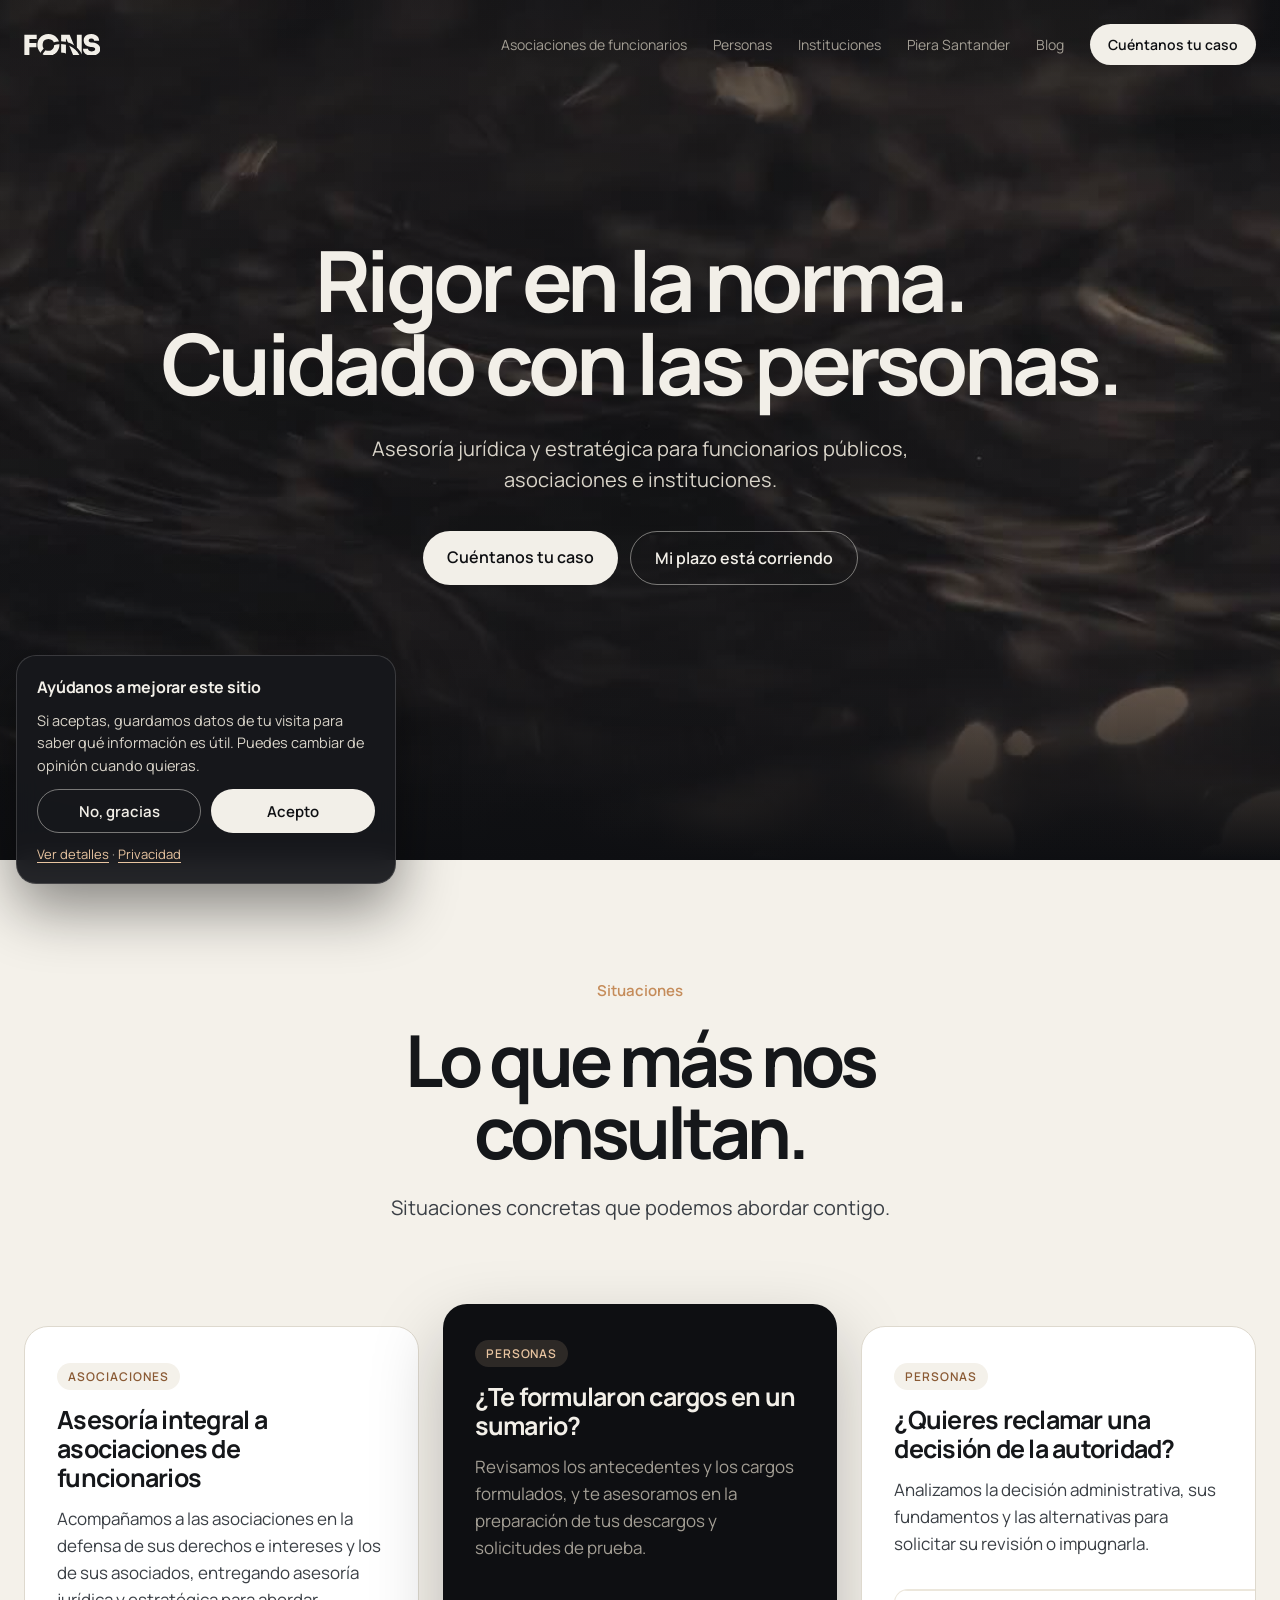
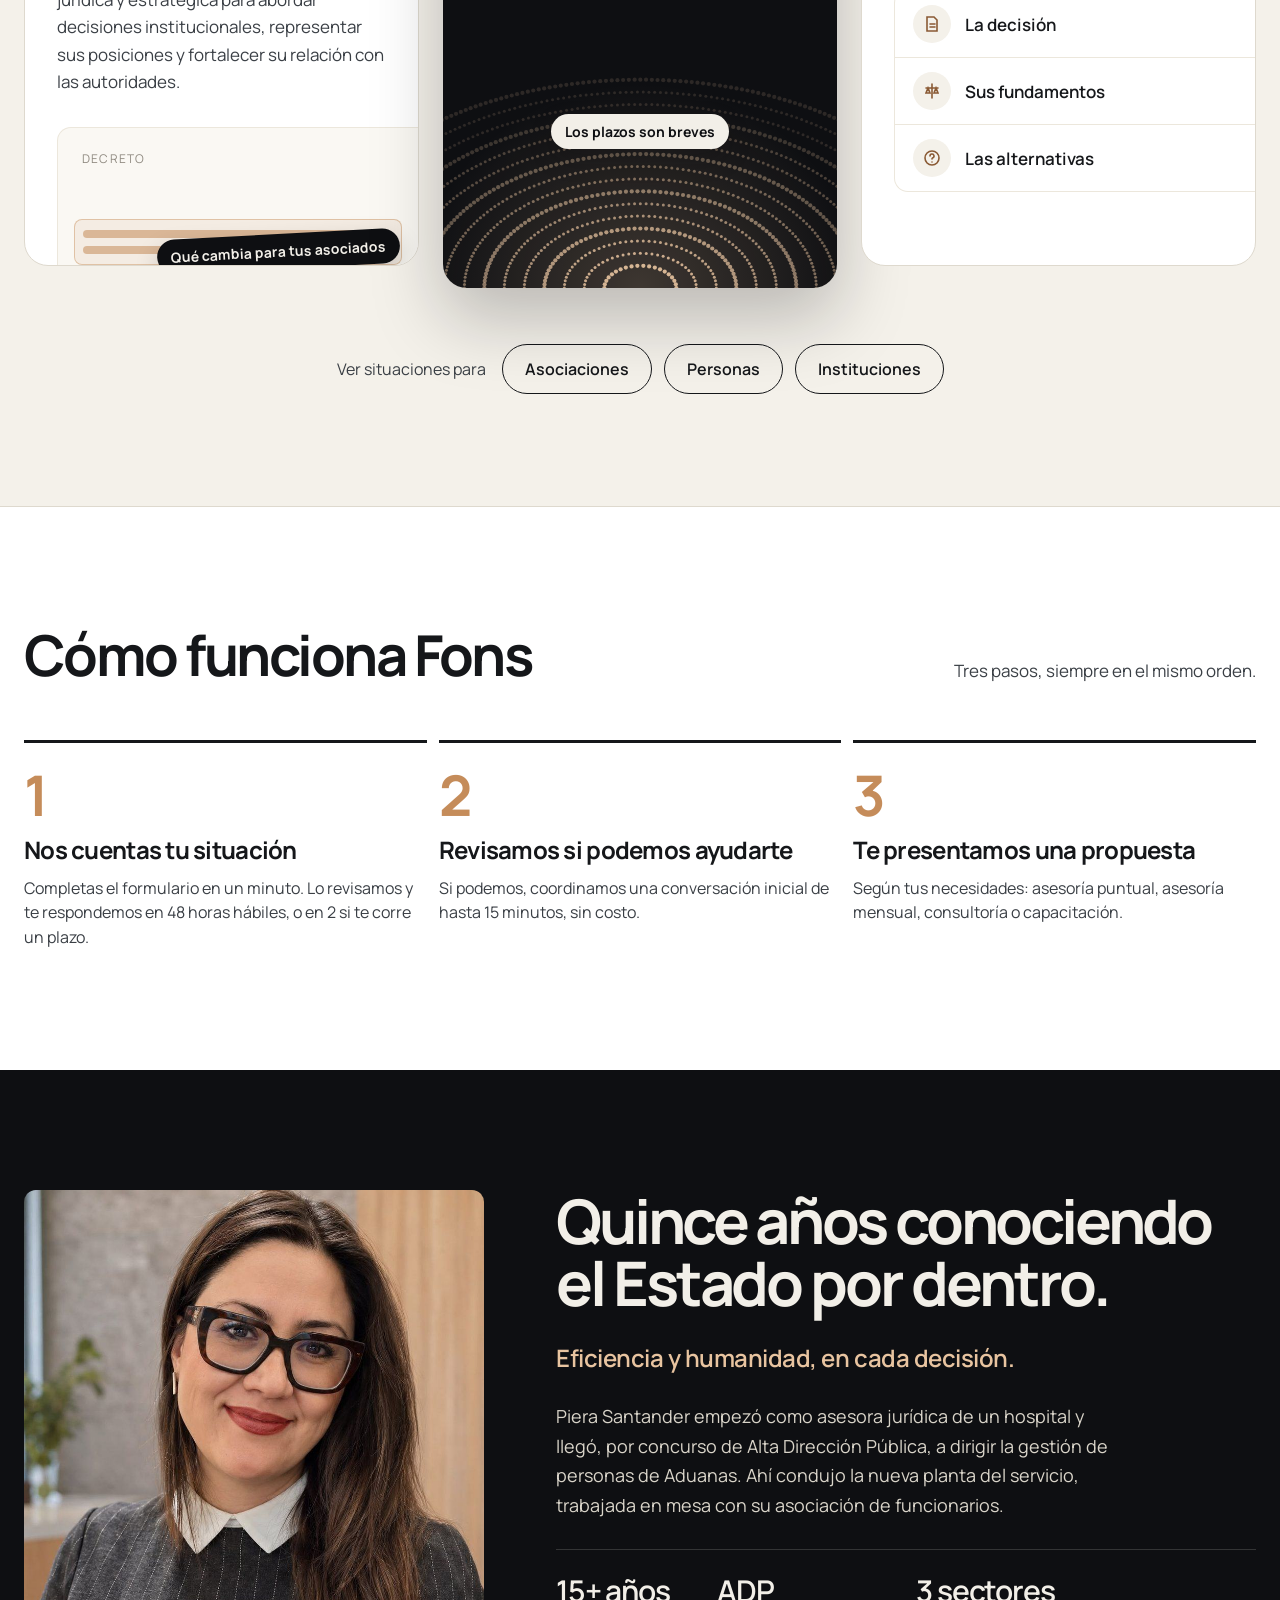
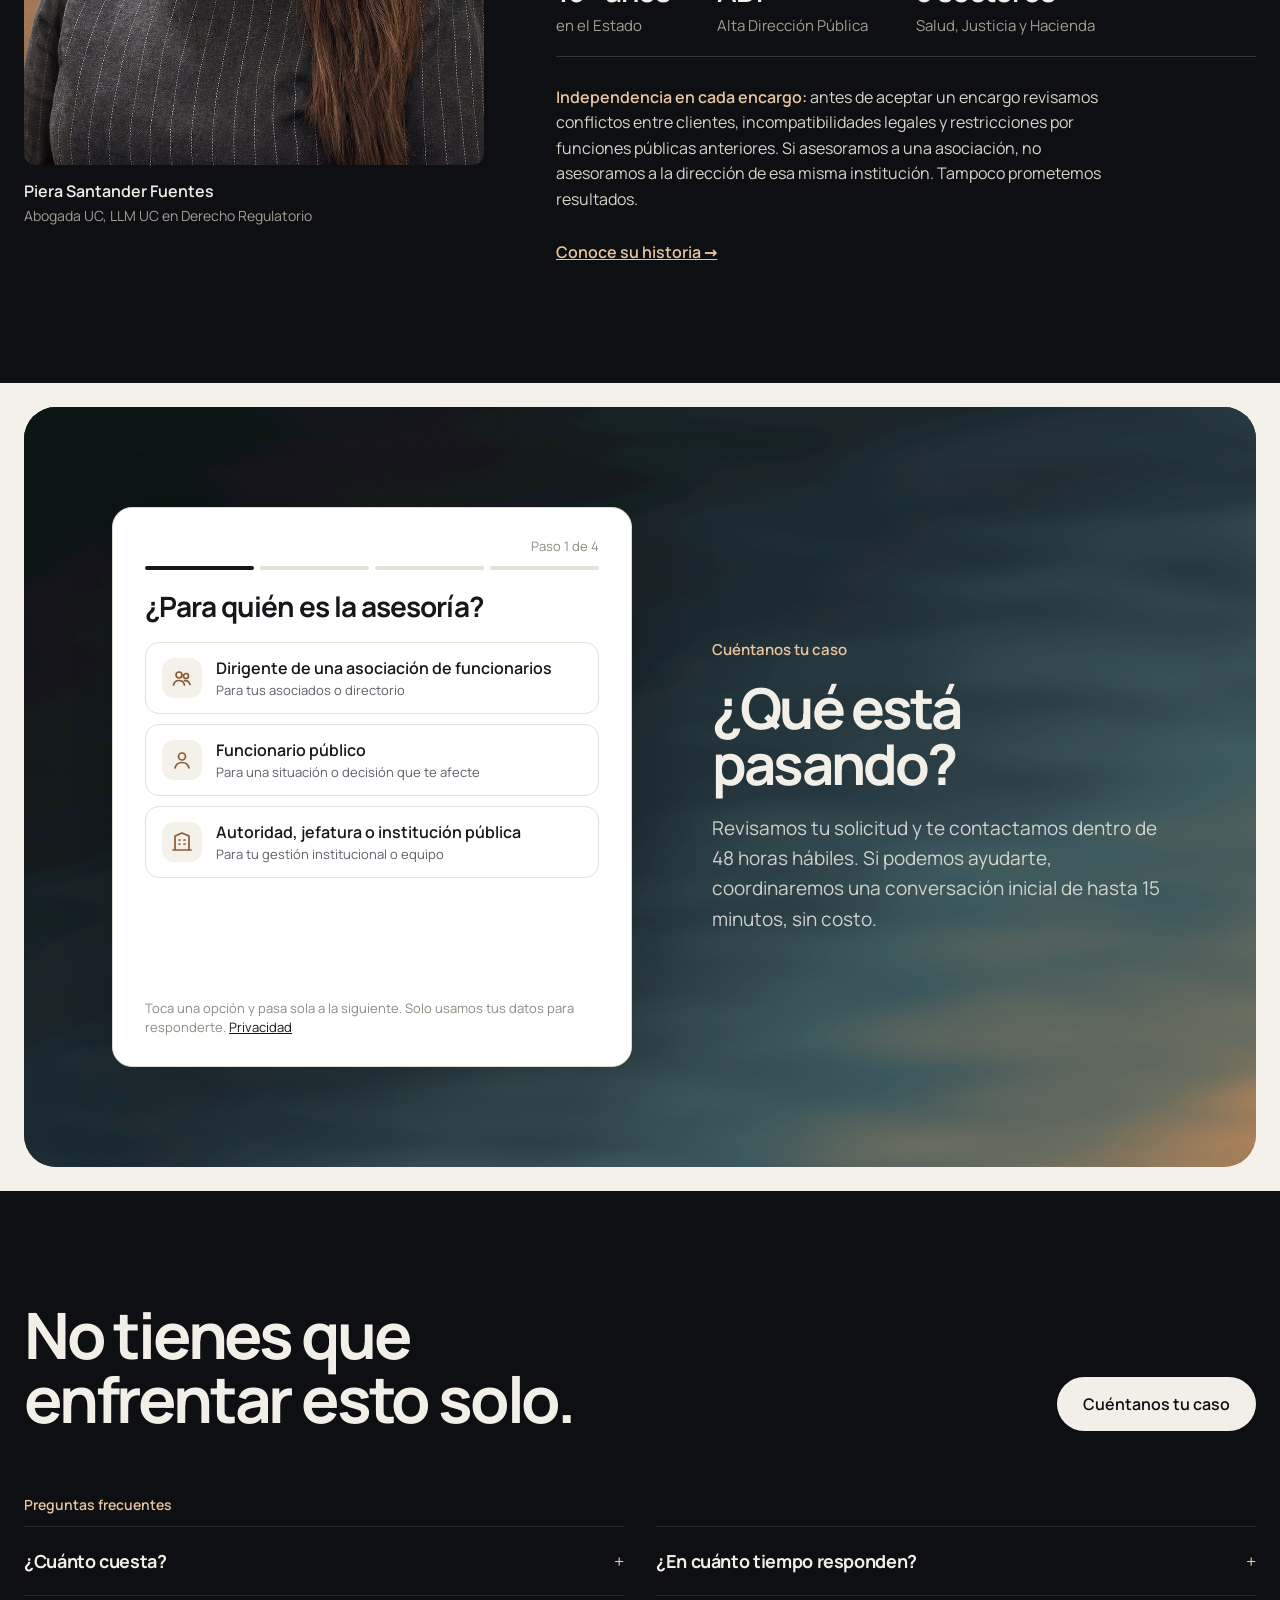
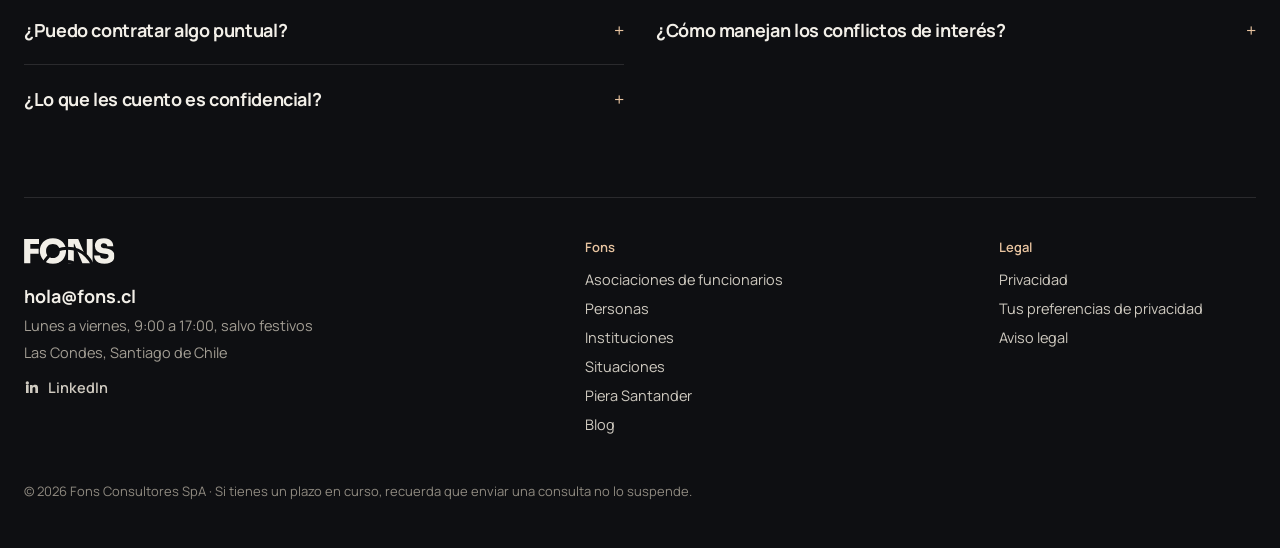
==== commit 8d6d7507: "Blog: índice y dos artículos de Piera (contrata y sumarios); Blog en menú, pie y sitemap Co-Authored" ====
--- a/index.html
+++ b/index.html
@@ -68,7 +68,7 @@
 <a href="/directorios/" style="color: #A39E94; text-decoration: none">Asociaciones de funcionarios</a>
 <a href="/funcionarios/" style="color: #A39E94; text-decoration: none">Personas</a>
 <a href="/instituciones/" style="color: #A39E94; text-decoration: none">Instituciones</a>
-<a href="/piera-santander/" style="color: #A39E94; text-decoration: none">Piera Santander</a>
+<a href="/piera-santander/" style="color: #A39E94; text-decoration: none">Piera Santander</a><a href="/blog/" style="color: #A39E94; text-decoration: none">Blog</a>
 <a href="#diagnostico" style="background: #F2EFE8; color: #0E0F12; padding: 11px 18px; border-radius: 999px; text-decoration: none; font-weight: 600">Cuéntanos tu caso</a>
 <button aria-expanded="false" aria-label="Abrir menú" class="fons-burger" type="button"><svg height="22" viewbox="0 0 22 22" width="22"><path d="M3 7h16M3 15h16" stroke="#F2EFE8" stroke-linecap="round" stroke-width="2"></path></svg></button>
 </div>
@@ -175,7 +175,7 @@
 <div class="faq-foot" style="display: grid; grid-template-columns: repeat(2, minmax(0, 1fr)); gap: 0 48px">
 <details style="border-top: 1px solid rgba(242,239,232,.12); padding: 22px 0"><summary style="cursor: pointer; list-style: none; display: flex; justify-content: space-between; gap: 24px; font-family: 'Manrope', system-ui, sans-serif; font-size: 22px; font-weight: 700; letter-spacing: -0.02em; color: #F2EFE8; font-size: 18px">¿Cuánto cuesta?<span aria-hidden="true" style="color: #E8C4A0; font-weight: 400">+</span></summary><p style="margin: 12px 0 0; font-size: 17px; line-height: 1.6; color: #A39E94; max-width: 64ch">Depende del encargo. Primero nos cuentas tu caso en el formulario y lo revisamos. Si podemos ayudarte, te enviamos un link para agendar una conversación de hasta 15 minutos, sin costo ni compromiso. Después te enviamos una propuesta por escrito con alcance, honorarios y condiciones.</p></details><details style="border-top: 1px solid rgba(242,239,232,.12); padding: 22px 0"><summary style="cursor: pointer; list-style: none; display: flex; justify-content: space-between; gap: 24px; font-family: 'Manrope', system-ui, sans-serif; font-size: 22px; font-weight: 700; letter-spacing: -0.02em; color: #F2EFE8; font-size: 18px">¿En cuánto tiempo responden?<span aria-hidden="true" style="color: #E8C4A0; font-weight: 400">+</span></summary><p style="margin: 12px 0 0; font-size: 17px; line-height: 1.6; color: #A39E94; max-width: 64ch">En 48 horas hábiles. Si tienes un plazo corriendo, te contactamos dentro de 2 horas hábiles para una primera evaluación, en nuestro horario: lunes a viernes, de 9:00 a 17:00, salvo festivos. Escribirnos no suspende tus plazos.</p></details><details style="border-top: 1px solid rgba(242,239,232,.12); padding: 22px 0"><summary style="cursor: pointer; list-style: none; display: flex; justify-content: space-between; gap: 24px; font-family: 'Manrope', system-ui, sans-serif; font-size: 22px; font-weight: 700; letter-spacing: -0.02em; color: #F2EFE8; font-size: 18px">¿Puedo contratar algo puntual?<span aria-hidden="true" style="color: #E8C4A0; font-weight: 400">+</span></summary><p style="margin: 12px 0 0; font-size: 17px; line-height: 1.6; color: #A39E94; max-width: 64ch">Sí. Hacemos informes jurídicos, revisión de actos administrativos, presentaciones y proyectos de consultoría sin necesidad de una asesoría permanente.</p></details><details style="border-top: 1px solid rgba(242,239,232,.12); padding: 22px 0"><summary style="cursor: pointer; list-style: none; display: flex; justify-content: space-between; gap: 24px; font-family: 'Manrope', system-ui, sans-serif; font-size: 22px; font-weight: 700; letter-spacing: -0.02em; color: #F2EFE8; font-size: 18px">¿Cómo manejan los conflictos de interés?<span aria-hidden="true" style="color: #E8C4A0; font-weight: 400">+</span></summary><p style="margin: 12px 0 0; font-size: 17px; line-height: 1.6; color: #A39E94; max-width: 64ch">Antes de aceptar un encargo revisamos conflictos con clientes actuales y anteriores, incompatibilidades legales y restricciones por funciones públicas previas. Si existe alguno, no tomamos el caso.</p></details><details style="border-top: 1px solid rgba(242,239,232,.12); padding: 22px 0"><summary style="cursor: pointer; list-style: none; display: flex; justify-content: space-between; gap: 24px; font-family: 'Manrope', system-ui, sans-serif; font-size: 22px; font-weight: 700; letter-spacing: -0.02em; color: #F2EFE8; font-size: 18px">¿Lo que les cuento es confidencial?<span aria-hidden="true" style="color: #E8C4A0; font-weight: 400">+</span></summary><p style="margin: 12px 0 0; font-size: 17px; line-height: 1.6; color: #A39E94; max-width: 64ch">Sí. Tratamos tu información con reserva y solo la conocen quienes deben evaluar o trabajar tu encargo, según nuestras obligaciones legales y profesionales.</p></details></div>
 </div></div>
-<div class="ft3-bar"><div class="ft3-marca"><a aria-label="Fons, inicio" class="ft1-logo" href="/"><svg aria-hidden="true" height="17.2" style="display: block" viewbox="70 -756 2728 780" width="60.0"><mask height="780" id="fonsS2" maskunits="userSpaceOnUse" width="2728" x="70" y="-756"><rect fill="#fff" height="780" width="2728" x="70" y="-756"></rect><path d="M579 356 A804 804 0 0 1 2187 356" fill="none" stroke="#000" stroke-width="94"></path><path d="M981 356 A402 402 0 0 1 1785 356" fill="none" stroke="#000" stroke-width="94"></path></mask><path d="M74.0 0.0V-730.0H522.0V-578.0H260.0V-435.0H511.0V-283.0H260.0V0.0ZM940.0 20.0Q840.0 20.0 766.0 -14.5Q692.0 -49.0 643.0 -105.5Q594.0 -162.0 570.0 -228.0Q546.0 -294.0 546.0 -356.0V-378.0Q546.0 -447.0 571.0 -513.5Q596.0 -580.0 646.0 -634.0Q696.0 -688.0 769.5 -720.0Q843.0 -752.0 940.0 -752.0Q1036.0 -752.0 1109.5 -720.0Q1183.0 -688.0 1233.0 -634.0Q1283.0 -580.0 1308.5 -513.5Q1334.0 -447.0 1334.0 -378.0V-356.0Q1334.0 -294.0 1309.5 -228.0Q1285.0 -162.0 1236.0 -105.5Q1187.0 -49.0 1113.0 -14.5Q1039.0 20.0 940.0 20.0ZM940.0 -154.0Q988.0 -154.0 1026.0 -170.0Q1064.0 -186.0 1091.0 -215.0Q1118.0 -244.0 1132.0 -282.5Q1146.0 -321.0 1146.0 -366.0Q1146.0 -414.0 1131.5 -453.0Q1117.0 -492.0 1090.0 -520.0Q1063.0 -548.0 1025.0 -563.0Q987.0 -578.0 940.0 -578.0Q892.0 -578.0 854.0 -563.0Q816.0 -548.0 789.0 -520.0Q762.0 -492.0 748.0 -453.0Q734.0 -414.0 734.0 -366.0Q734.0 -321.0 748.0 -282.5Q762.0 -244.0 789.0 -215.0Q816.0 -186.0 854.0 -170.0Q892.0 -154.0 940.0 -154.0ZM1396.0 0.0V-730.0H1701.0L1944.0 -148.0H1959.0V-730.0H2133.0V0.0H1826.0L1583.0 -582.0H1568.0V0.0ZM2491.0 20.0Q2389.0 20.0 2319.5 -12.0Q2250.0 -44.0 2214.5 -99.5Q2179.0 -155.0 2179.0 -227.0H2359.0Q2359.0 -201.0 2373.5 -179.5Q2388.0 -158.0 2417.0 -146.0Q2446.0 -134.0 2491.0 -134.0Q2530.0 -134.0 2557.5 -144.0Q2585.0 -154.0 2599.5 -172.0Q2614.0 -190.0 2614.0 -215.0Q2614.0 -247.0 2587.0 -264.5Q2560.0 -282.0 2496.0 -287.0L2449.0 -291.0Q2336.0 -301.0 2269.0 -362.0Q2202.0 -423.0 2202.0 -524.0Q2202.0 -596.0 2235.5 -647.0Q2269.0 -698.0 2330.0 -725.0Q2391.0 -752.0 2474.0 -752.0Q2564.0 -752.0 2626.5 -722.0Q2689.0 -692.0 2722.0 -637.5Q2755.0 -583.0 2755.0 -511.0H2575.0Q2575.0 -535.0 2563.0 -555.0Q2551.0 -575.0 2528.5 -586.5Q2506.0 -598.0 2474.0 -598.0Q2444.0 -598.0 2423.5 -588.5Q2403.0 -579.0 2392.5 -562.0Q2382.0 -545.0 2382.0 -524.0Q2382.0 -496.0 2401.0 -476.0Q2420.0 -456.0 2467.0 -452.0L2514.0 -448.0Q2596.0 -441.0 2659.0 -412.5Q2722.0 -384.0 2758.0 -335.0Q2794.0 -286.0 2794.0 -215.0Q2794.0 -144.0 2757.5 -91.0Q2721.0 -38.0 2653.5 -9.0Q2586.0 20.0 2491.0 20.0Z" fill="#F2EFE8" mask="url(#fonsS2)"></path></svg></a><a class="ft3-mail" href="mailto:hola@fons.cl">hola@fons.cl</a><span>Lunes a viernes, 9:00 a 17:00, salvo festivos</span><span>Las Condes, Santiago de Chile</span><a aria-label="Fons en LinkedIn (se abre en una pestaña nueva)" class="ft3-in" href="https://www.linkedin.com/company/145438114/" rel="noopener" target="_blank"><svg aria-hidden="true" fill="currentColor" height="16" viewbox="0 0 24 24" width="16"><path d="M4.98 3.5a2.5 2.5 0 1 1 0 5 2.5 2.5 0 0 1 0-5zM3 9h4v12H3zM9 9h3.8v1.7h.05c.53-1 1.83-2.05 3.77-2.05C20.6 8.65 21 11.2 21 14.5V21h-4v-5.8c0-1.4-.03-3.2-1.95-3.2-1.95 0-2.25 1.5-2.25 3.1V21H9z"></path></svg>LinkedIn</a></div><nav aria-label="Pie de página" class="ft3-col"><b>Fons</b><a href="/directorios/">Asociaciones de funcionarios</a><a href="/funcionarios/">Personas</a><a href="/instituciones/">Instituciones</a><a href="/situaciones/">Situaciones</a><a href="/piera-santander/">Piera Santander</a></nav><div class="ft3-col"><b>Legal</b><span class="ft1-legal"><a href="/privacidad/">Privacidad</a><a href="/aviso-legal/">Aviso legal</a></span></div></div><p class="ft1-nota">© 2026 Fons Consultores SpA · Si tienes un plazo en curso, recuerda que enviar una consulta no lo suspende.</p>
+<div class="ft3-bar"><div class="ft3-marca"><a aria-label="Fons, inicio" class="ft1-logo" href="/"><svg aria-hidden="true" height="17.2" style="display: block" viewbox="70 -756 2728 780" width="60.0"><mask height="780" id="fonsS2" maskunits="userSpaceOnUse" width="2728" x="70" y="-756"><rect fill="#fff" height="780" width="2728" x="70" y="-756"></rect><path d="M579 356 A804 804 0 0 1 2187 356" fill="none" stroke="#000" stroke-width="94"></path><path d="M981 356 A402 402 0 0 1 1785 356" fill="none" stroke="#000" stroke-width="94"></path></mask><path d="M74.0 0.0V-730.0H522.0V-578.0H260.0V-435.0H511.0V-283.0H260.0V0.0ZM940.0 20.0Q840.0 20.0 766.0 -14.5Q692.0 -49.0 643.0 -105.5Q594.0 -162.0 570.0 -228.0Q546.0 -294.0 546.0 -356.0V-378.0Q546.0 -447.0 571.0 -513.5Q596.0 -580.0 646.0 -634.0Q696.0 -688.0 769.5 -720.0Q843.0 -752.0 940.0 -752.0Q1036.0 -752.0 1109.5 -720.0Q1183.0 -688.0 1233.0 -634.0Q1283.0 -580.0 1308.5 -513.5Q1334.0 -447.0 1334.0 -378.0V-356.0Q1334.0 -294.0 1309.5 -228.0Q1285.0 -162.0 1236.0 -105.5Q1187.0 -49.0 1113.0 -14.5Q1039.0 20.0 940.0 20.0ZM940.0 -154.0Q988.0 -154.0 1026.0 -170.0Q1064.0 -186.0 1091.0 -215.0Q1118.0 -244.0 1132.0 -282.5Q1146.0 -321.0 1146.0 -366.0Q1146.0 -414.0 1131.5 -453.0Q1117.0 -492.0 1090.0 -520.0Q1063.0 -548.0 1025.0 -563.0Q987.0 -578.0 940.0 -578.0Q892.0 -578.0 854.0 -563.0Q816.0 -548.0 789.0 -520.0Q762.0 -492.0 748.0 -453.0Q734.0 -414.0 734.0 -366.0Q734.0 -321.0 748.0 -282.5Q762.0 -244.0 789.0 -215.0Q816.0 -186.0 854.0 -170.0Q892.0 -154.0 940.0 -154.0ZM1396.0 0.0V-730.0H1701.0L1944.0 -148.0H1959.0V-730.0H2133.0V0.0H1826.0L1583.0 -582.0H1568.0V0.0ZM2491.0 20.0Q2389.0 20.0 2319.5 -12.0Q2250.0 -44.0 2214.5 -99.5Q2179.0 -155.0 2179.0 -227.0H2359.0Q2359.0 -201.0 2373.5 -179.5Q2388.0 -158.0 2417.0 -146.0Q2446.0 -134.0 2491.0 -134.0Q2530.0 -134.0 2557.5 -144.0Q2585.0 -154.0 2599.5 -172.0Q2614.0 -190.0 2614.0 -215.0Q2614.0 -247.0 2587.0 -264.5Q2560.0 -282.0 2496.0 -287.0L2449.0 -291.0Q2336.0 -301.0 2269.0 -362.0Q2202.0 -423.0 2202.0 -524.0Q2202.0 -596.0 2235.5 -647.0Q2269.0 -698.0 2330.0 -725.0Q2391.0 -752.0 2474.0 -752.0Q2564.0 -752.0 2626.5 -722.0Q2689.0 -692.0 2722.0 -637.5Q2755.0 -583.0 2755.0 -511.0H2575.0Q2575.0 -535.0 2563.0 -555.0Q2551.0 -575.0 2528.5 -586.5Q2506.0 -598.0 2474.0 -598.0Q2444.0 -598.0 2423.5 -588.5Q2403.0 -579.0 2392.5 -562.0Q2382.0 -545.0 2382.0 -524.0Q2382.0 -496.0 2401.0 -476.0Q2420.0 -456.0 2467.0 -452.0L2514.0 -448.0Q2596.0 -441.0 2659.0 -412.5Q2722.0 -384.0 2758.0 -335.0Q2794.0 -286.0 2794.0 -215.0Q2794.0 -144.0 2757.5 -91.0Q2721.0 -38.0 2653.5 -9.0Q2586.0 20.0 2491.0 20.0Z" fill="#F2EFE8" mask="url(#fonsS2)"></path></svg></a><a class="ft3-mail" href="mailto:hola@fons.cl">hola@fons.cl</a><span>Lunes a viernes, 9:00 a 17:00, salvo festivos</span><span>Las Condes, Santiago de Chile</span><a aria-label="Fons en LinkedIn (se abre en una pestaña nueva)" class="ft3-in" href="https://www.linkedin.com/company/145438114/" rel="noopener" target="_blank"><svg aria-hidden="true" fill="currentColor" height="16" viewbox="0 0 24 24" width="16"><path d="M4.98 3.5a2.5 2.5 0 1 1 0 5 2.5 2.5 0 0 1 0-5zM3 9h4v12H3zM9 9h3.8v1.7h.05c.53-1 1.83-2.05 3.77-2.05C20.6 8.65 21 11.2 21 14.5V21h-4v-5.8c0-1.4-.03-3.2-1.95-3.2-1.95 0-2.25 1.5-2.25 3.1V21H9z"></path></svg>LinkedIn</a></div><nav aria-label="Pie de página" class="ft3-col"><b>Fons</b><a href="/directorios/">Asociaciones de funcionarios</a><a href="/funcionarios/">Personas</a><a href="/instituciones/">Instituciones</a><a href="/situaciones/">Situaciones</a><a href="/piera-santander/">Piera Santander</a><a href="/blog/">Blog</a></nav><div class="ft3-col"><b>Legal</b><span class="ft1-legal"><a href="/privacidad/">Privacidad</a><a href="/aviso-legal/">Aviso legal</a></span></div></div><p class="ft1-nota">© 2026 Fons Consultores SpA · Si tienes un plazo en curso, recuerda que enviar una consulta no lo suspende.</p>
 </div>
 </footer>
 </div>
--- a/assets/site.css
+++ b/assets/site.css
@@ -603,3 +603,72 @@
 }
 .ft3-in { display: inline-flex; align-items: center; gap: 8px; align-self: flex-start; margin-top: 8px; color: #CFCAC0; text-decoration: none; font-weight: 600; }
 .ft3-in:hover { color: #F2EFE8; text-decoration: underline; }
+/* Blog (12 nov) */
+.bl-hero { background: radial-gradient(ellipse 50% 70% at 50% 0%, rgba(232,196,160,.28), rgba(232,196,160,0) 72%), #0E0F12; color: #F2EFE8; }
+.bl-hin { max-width: 880px; margin: 0 auto; padding: 72px 24px 80px; display: flex; flex-direction: column; gap: 20px; }
+.bl-mig { margin: 0; font-size: 14px; font-weight: 600; letter-spacing: .04em; color: #E8C4A0; }
+.bl-mig a { color: #E8C4A0; text-decoration: none; }
+.bl-mig a:hover { text-decoration: underline; color: #F2EFE8; }
+.bl-hero h1 { margin: 0; font-size: clamp(34px, 5vw, 56px); line-height: 1.06; letter-spacing: -.04em; font-weight: 700; }
+.bl-meta, .bl-sub { margin: 0; font-size: 16px; line-height: 1.6; color: #A39E94; }
+.bl-sub { font-size: 18px; color: #CFCAC0; max-width: 640px; }
+.bl-main { background: #F4F1EA; padding: 72px 24px 96px; }
+.bl-art { max-width: 720px; margin: 0 auto; color: #2A2E33; font-size: 18px; line-height: 1.7; }
+.bl-art p { margin: 0 0 20px; }
+.bl-art h2 { margin: 48px 0 14px; font-size: 26px; line-height: 1.25; letter-spacing: -.025em; font-weight: 700; color: #15171A; }
+.bl-art ul { margin: 0 0 20px; padding-left: 22px; display: flex; flex-direction: column; gap: 10px; }
+.bl-art li b, .bl-art p b { color: #15171A; }
+.bl-corto { background: #FFFFFF; border: 1px solid #DED9CE; border-left: 4px solid #C58C5A; border-radius: 16px; padding: 24px 28px; margin-bottom: 36px !important; font-size: 18px; }
+.bl-faq { display: flex; flex-direction: column; border-top: 1px solid #DED9CE; margin-bottom: 20px; }
+.bl-faq details { border-bottom: 1px solid #DED9CE; }
+.bl-faq summary { list-style: none; cursor: pointer; display: flex; justify-content: space-between; gap: 16px; align-items: center; padding: 20px 0; font-weight: 700; font-size: 18px; color: #15171A; line-height: 1.4; }
+.bl-faq summary::-webkit-details-marker { display: none; }
+.bl-faq summary svg { flex: none; color: #C58C5A; transition: transform .2s; }
+.bl-faq details[open] summary svg { transform: rotate(180deg); }
+.bl-faq details p { margin: 0 0 20px; }
+.bl-err { list-style: none; padding: 0 !important; }
+.bl-err li { position: relative; padding-left: 30px; }
+.bl-err li::before { content: ""; position: absolute; left: 0; top: 10px; width: 12px; height: 12px; border-radius: 50%; border: 2px solid #C58C5A; }
+.bl-cta { margin: 56px 0 40px; background: #0E0F12; color: #CFCAC0; border-radius: 24px; padding: 40px; position: relative; overflow: hidden; }
+.bl-cta h2 { margin: 0 0 14px !important; color: #F2EFE8 !important; }
+.bl-cta p { font-size: 17px; }
+.bl-btns { display: flex; flex-wrap: wrap; gap: 12px; margin-top: 8px; }
+.bl-b1, .bl-b2 { display: inline-flex; align-items: center; min-height: 48px; padding: 0 22px; border-radius: 999px; font-weight: 700; font-size: 15px; text-decoration: none; transition: background .15s, color .15s; }
+.bl-b1 { background: #E8C4A0; color: #0E0F12; }
+.bl-b1:hover { background: #F2EFE8; color: #0E0F12; }
+.bl-b2 { border: 1px solid #3A3D42; color: #F2EFE8; }
+.bl-b2:hover { background: #F2EFE8; color: #0E0F12; }
+.bl-normas { border-top: 1px solid #DED9CE; padding-top: 24px; font-size: 15px; line-height: 1.6; }
+.bl-normas b { color: #15171A; }
+.bl-normas p { margin: 6px 0 0; }
+.bl-nota { color: #6B675F; font-size: 14px; }
+.bl-autor { display: flex; gap: 20px; align-items: center; margin: 40px 0 20px; padding: 24px; background: #FFFFFF; border: 1px solid #DED9CE; border-radius: 20px; }
+.bl-autor img { width: 72px; height: 72px; border-radius: 50%; object-fit: cover; object-position: center 20%; flex: none; }
+.bl-autor div { display: flex; flex-direction: column; gap: 4px; font-size: 15px; line-height: 1.5; }
+.bl-autor b { color: #15171A; font-size: 17px; }
+.bl-autor a { color: #8A5A3C; font-weight: 700; text-decoration: none; }
+.bl-autor a:hover { text-decoration: underline; }
+.bl-aviso { font-size: 14px !important; color: #6B675F; }
+.bl-grid { max-width: 1180px; margin: 0 auto; display: grid; grid-template-columns: repeat(2, minmax(0, 1fr)); gap: 24px; align-items: stretch; }
+.bl-card { position: relative; overflow: hidden; display: flex; flex-direction: column; gap: 14px; background: #FFFFFF; border: 1px solid #DED9CE; border-radius: 24px; padding: 36px; text-decoration: none; color: #3A3F45; transition: border-color .15s, transform .15s; }
+.bl-card:hover { border-color: #15171A; color: #3A3F45; }
+.bl-tag { align-self: flex-start; font-size: 12.5px; font-weight: 700; border-radius: 999px; padding: 6px 11px; background: #F6E9DC; color: #8A5A3C; }
+.bl-card h2 { margin: 0; font-size: 26px; line-height: 1.2; letter-spacing: -.025em; color: #15171A; }
+.bl-card p { margin: 0; font-size: 16px; line-height: 1.6; flex: 1; }
+.bl-cmeta { font-size: 14px; color: #6B675F; }
+.bl-leer { font-weight: 700; color: #8A5A3C; position: relative; z-index: 1; }
+.bl-ring { position: absolute; right: -90px; bottom: -110px; width: 240px; height: 240px; border-radius: 50%; border: 1.5px dashed rgba(197,140,90,.4); pointer-events: none; }
+.bl-ring::after { content: ""; position: absolute; inset: 40px; border-radius: 50%; border: 1.5px dashed rgba(197,140,90,.22); }
+.bl-link { display: inline-block; margin-top: 20px; }
+@media (max-width: 760px) {
+  .bl-hin { padding: 48px 16px 56px; }
+  .bl-main { padding: 48px 16px 72px; }
+  .bl-art { font-size: 17px; }
+  .bl-art h2 { font-size: 23px; margin-top: 40px; }
+  .bl-cta { padding: 28px 22px; }
+  .bl-grid { grid-template-columns: 1fr; }
+  .bl-card { padding: 26px; }
+}
+.bl-card p { display: -webkit-box; -webkit-line-clamp: 4; -webkit-box-orient: vertical; overflow: hidden; }
+.bl-link { align-self: flex-start; display: inline-flex; align-items: center; min-height: 48px; padding: 0 22px; margin-top: 0; border: 1px solid #15171A; border-radius: 999px; color: #15171A; font-weight: 700; font-size: 15px; text-decoration: none; transition: background .15s, color .15s; }
+.bl-link:hover { background: #15171A; color: #F2EFE8; }
